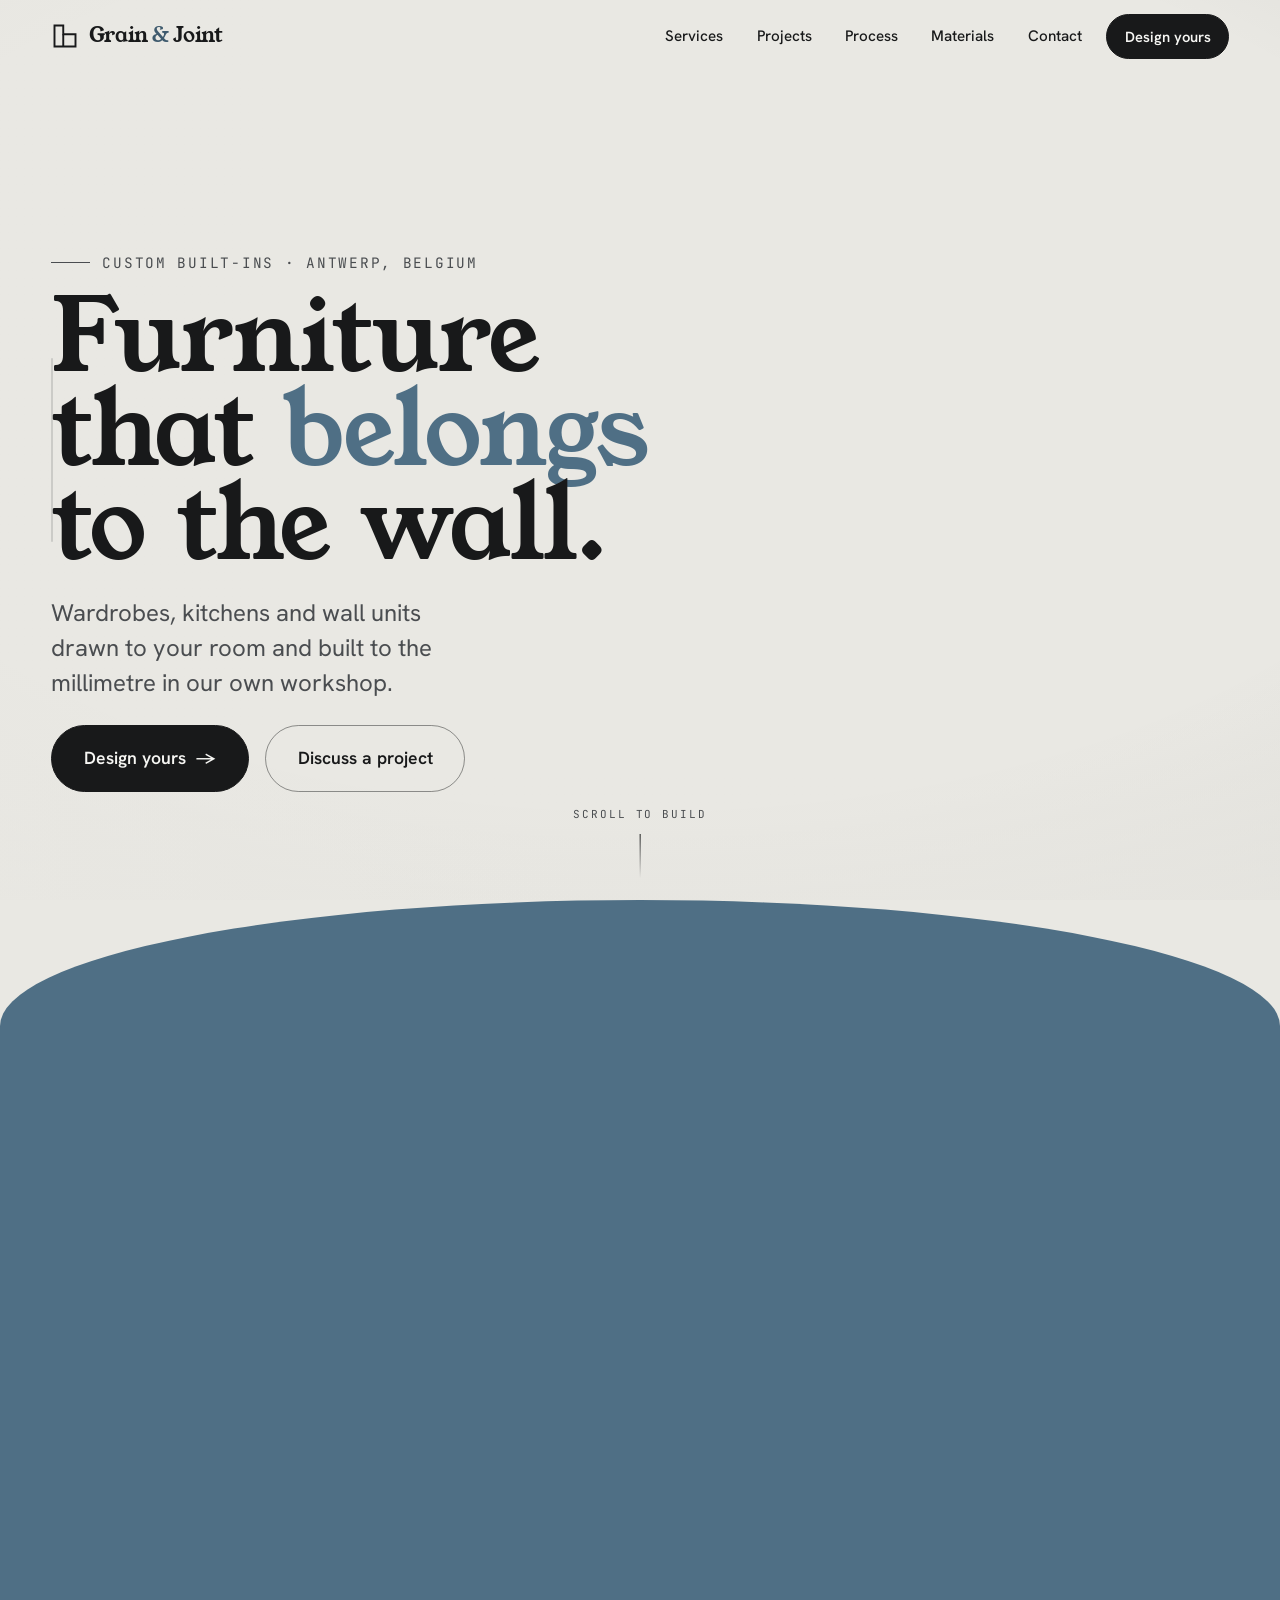
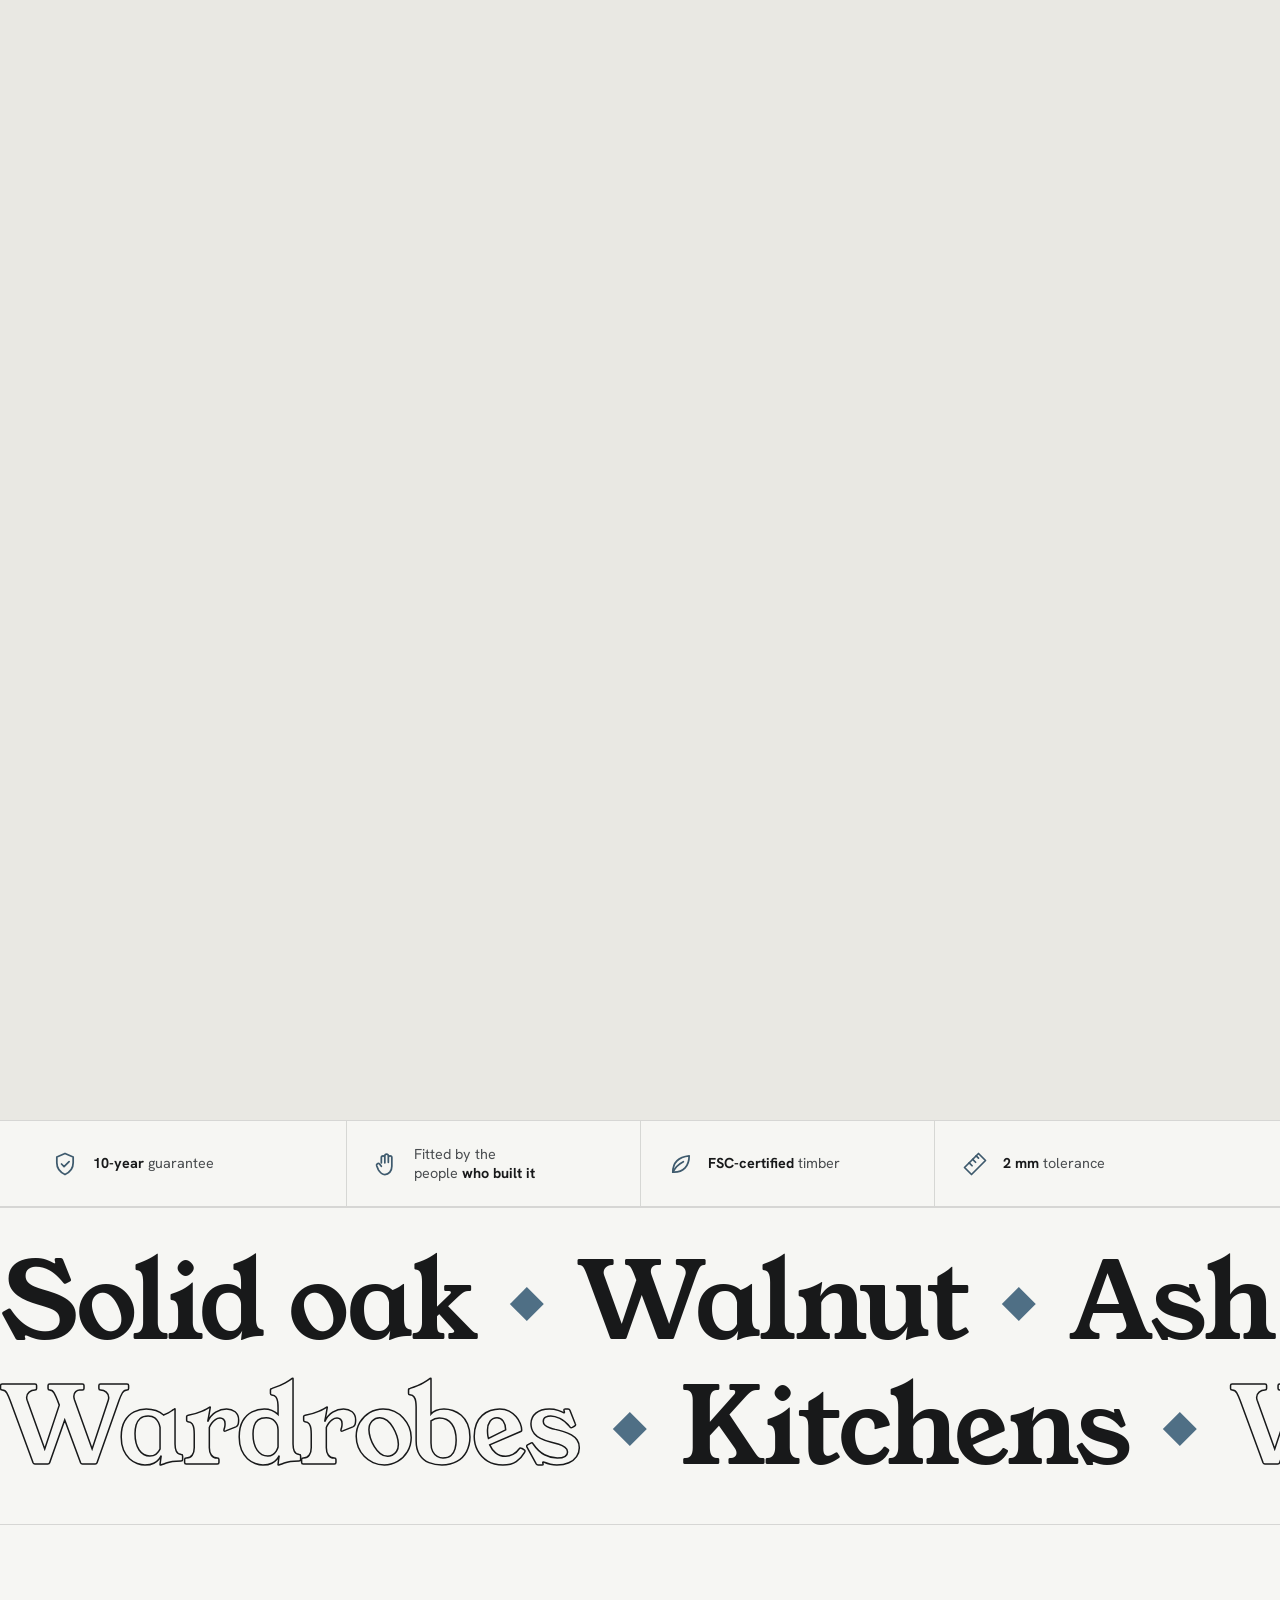
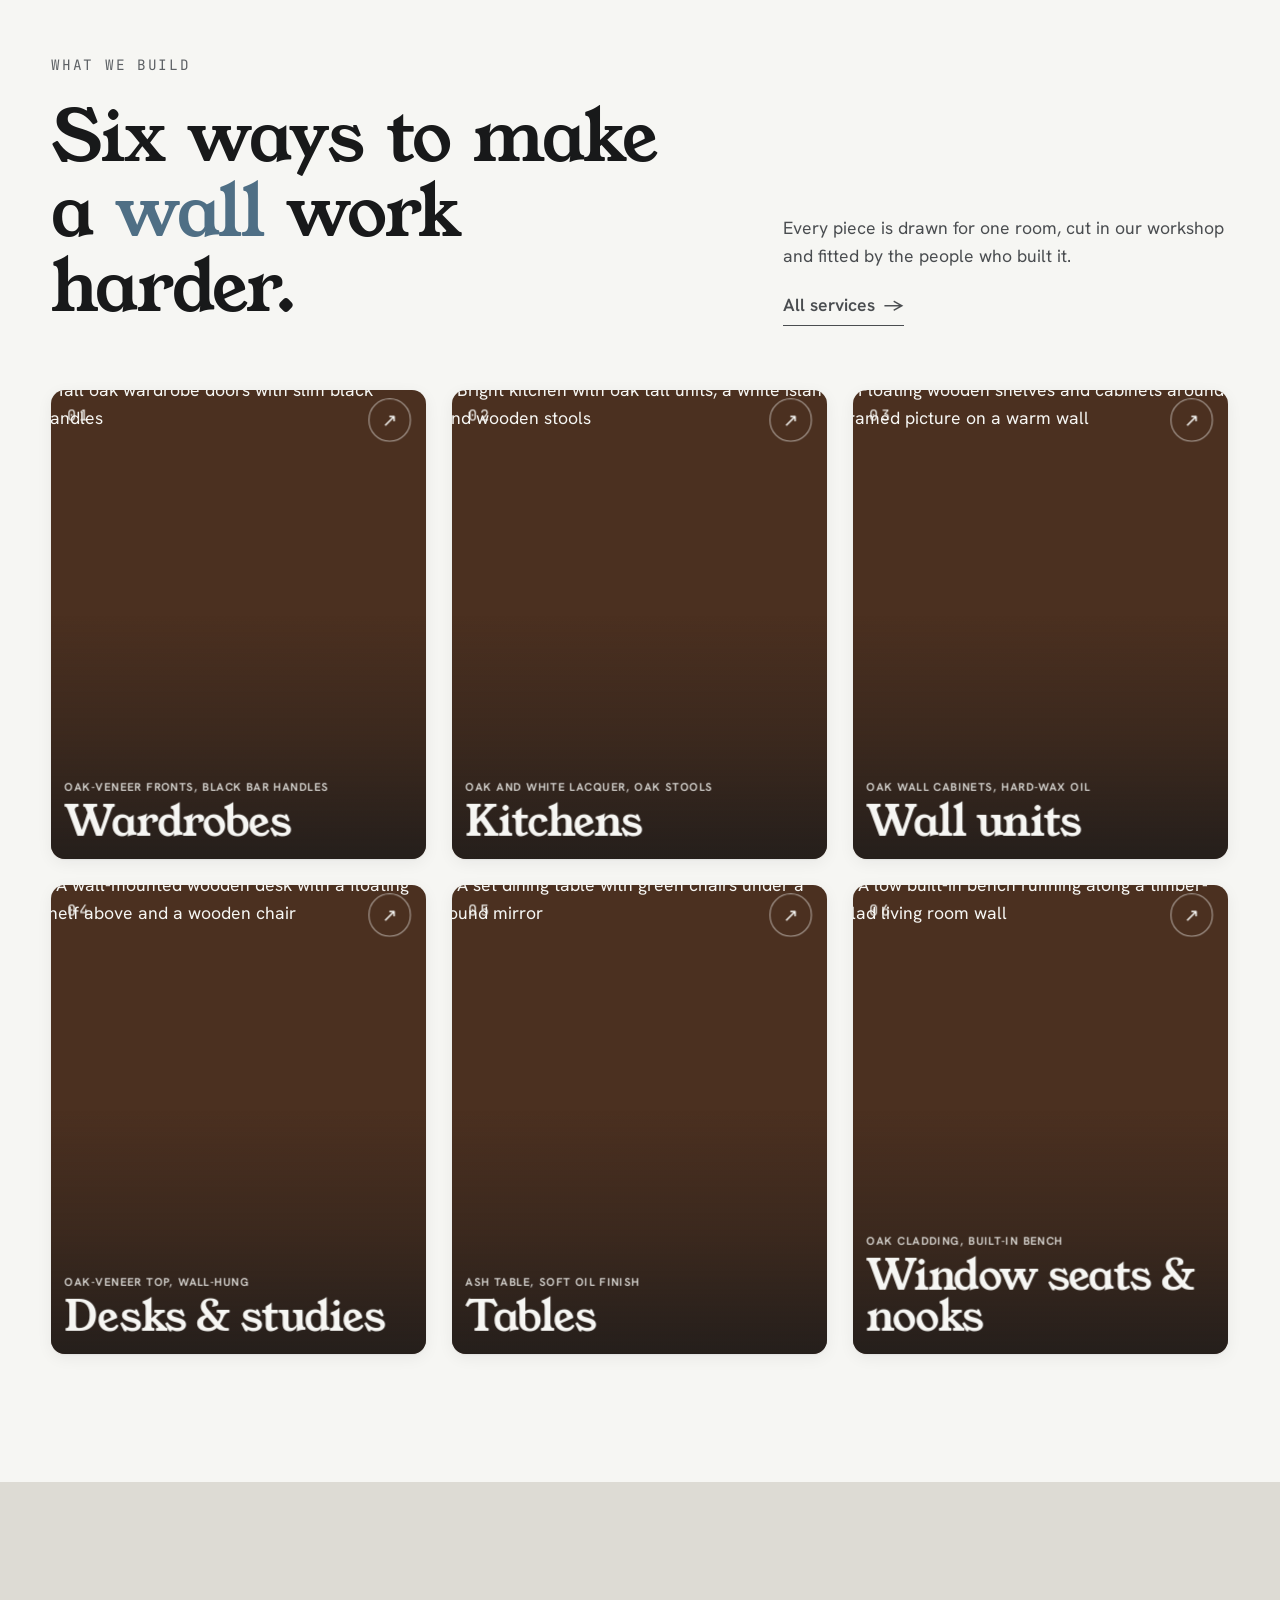
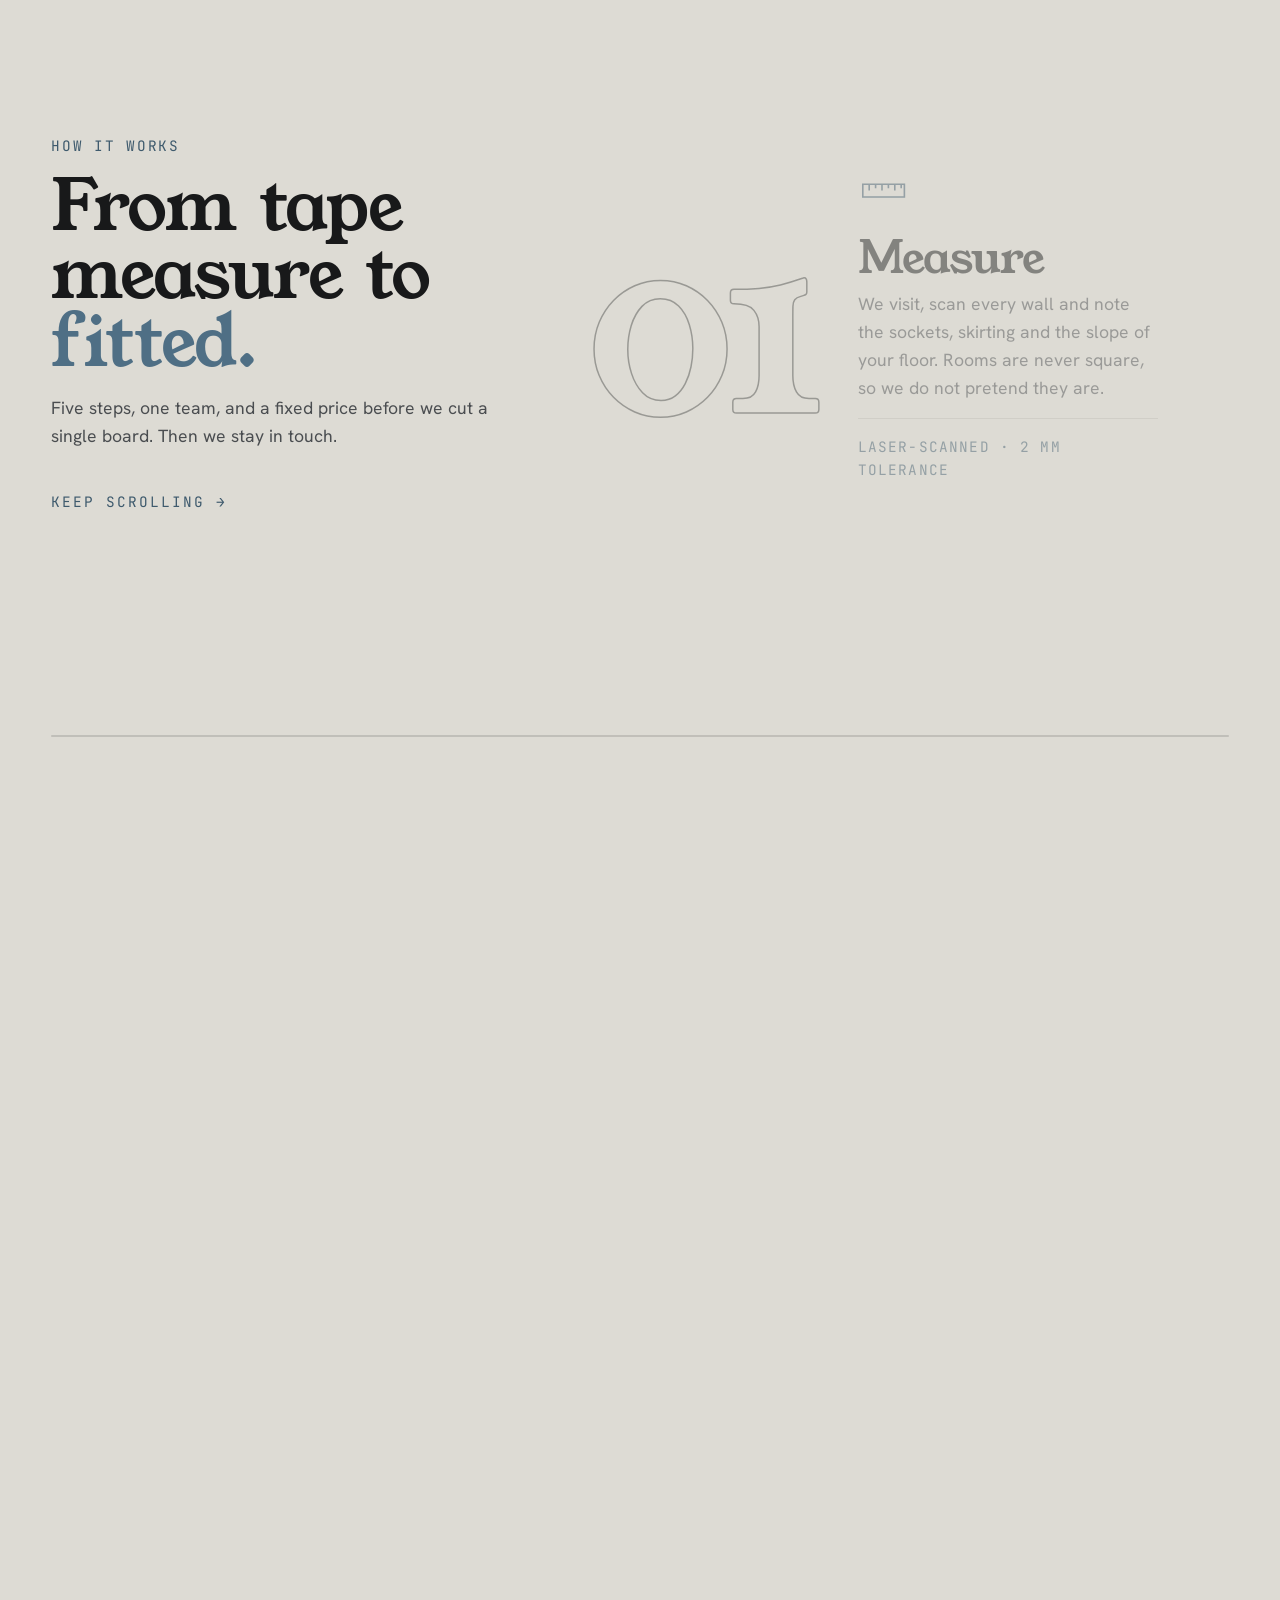
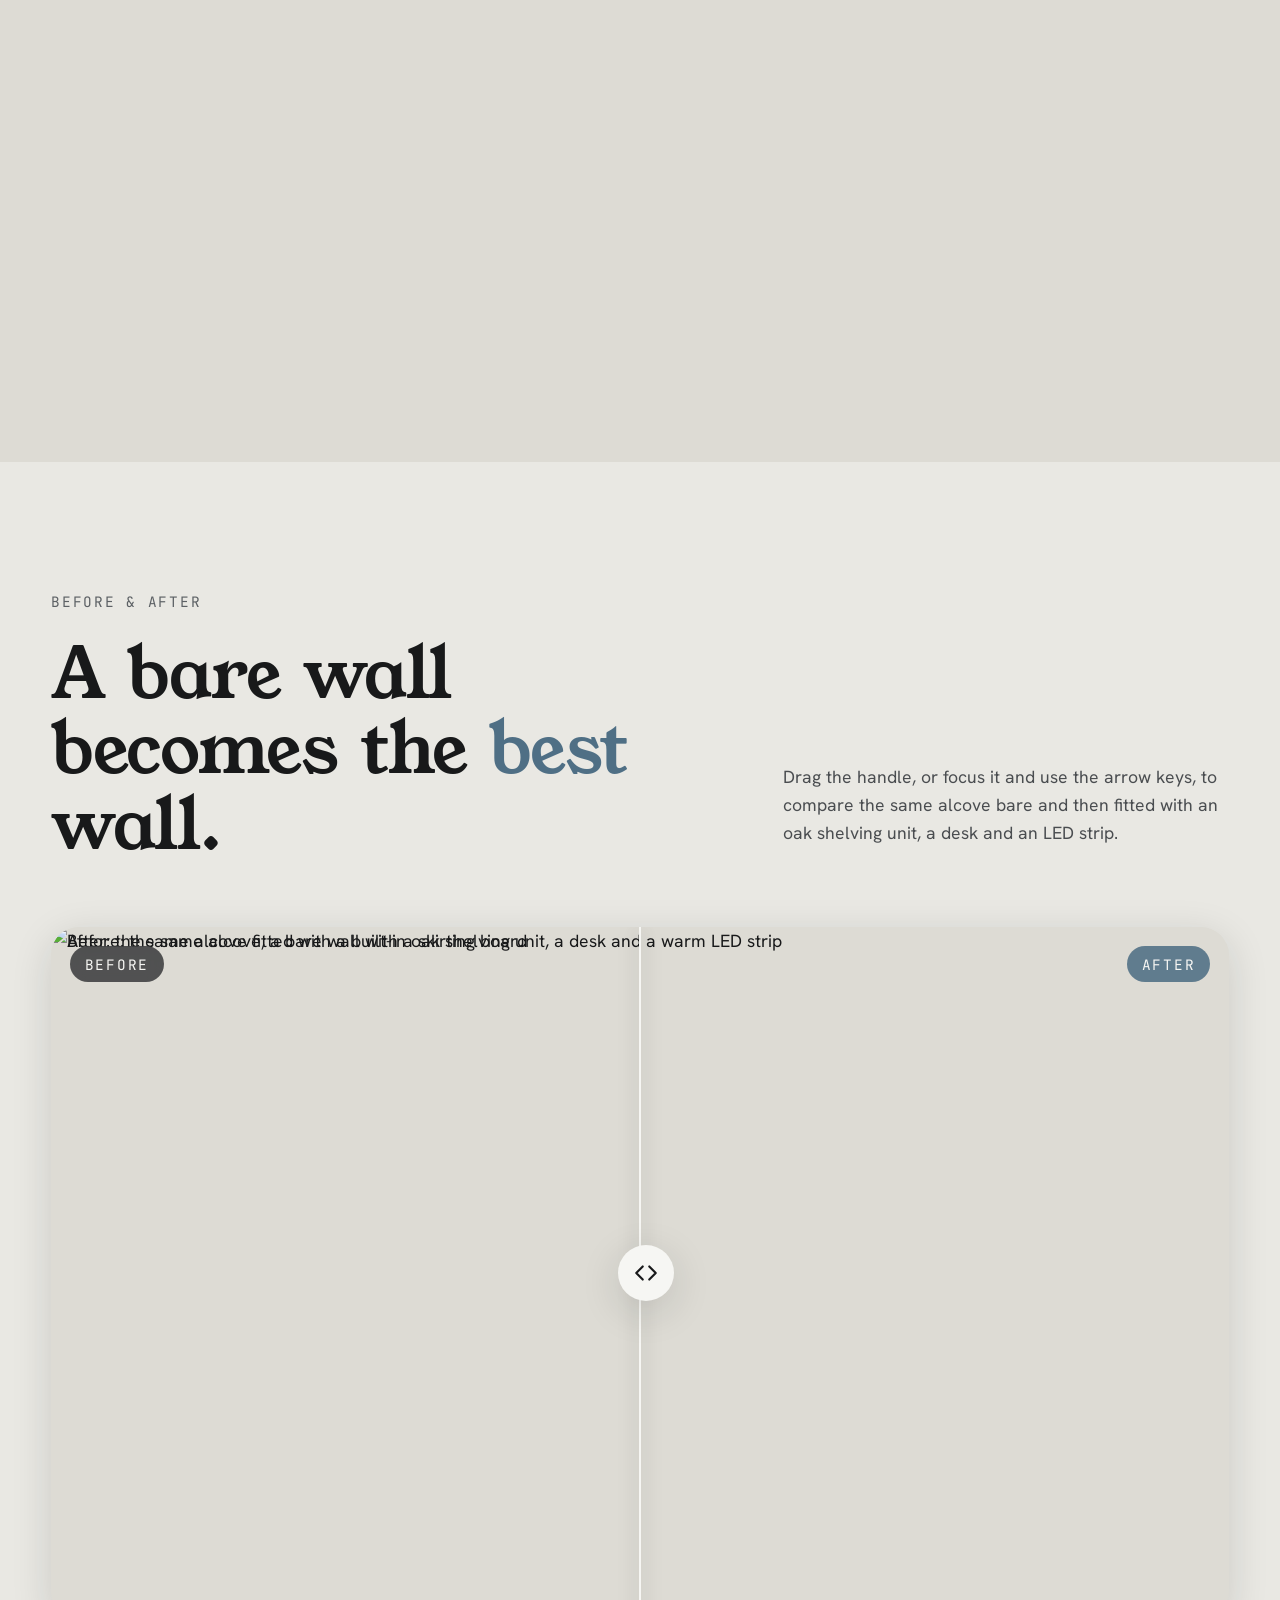
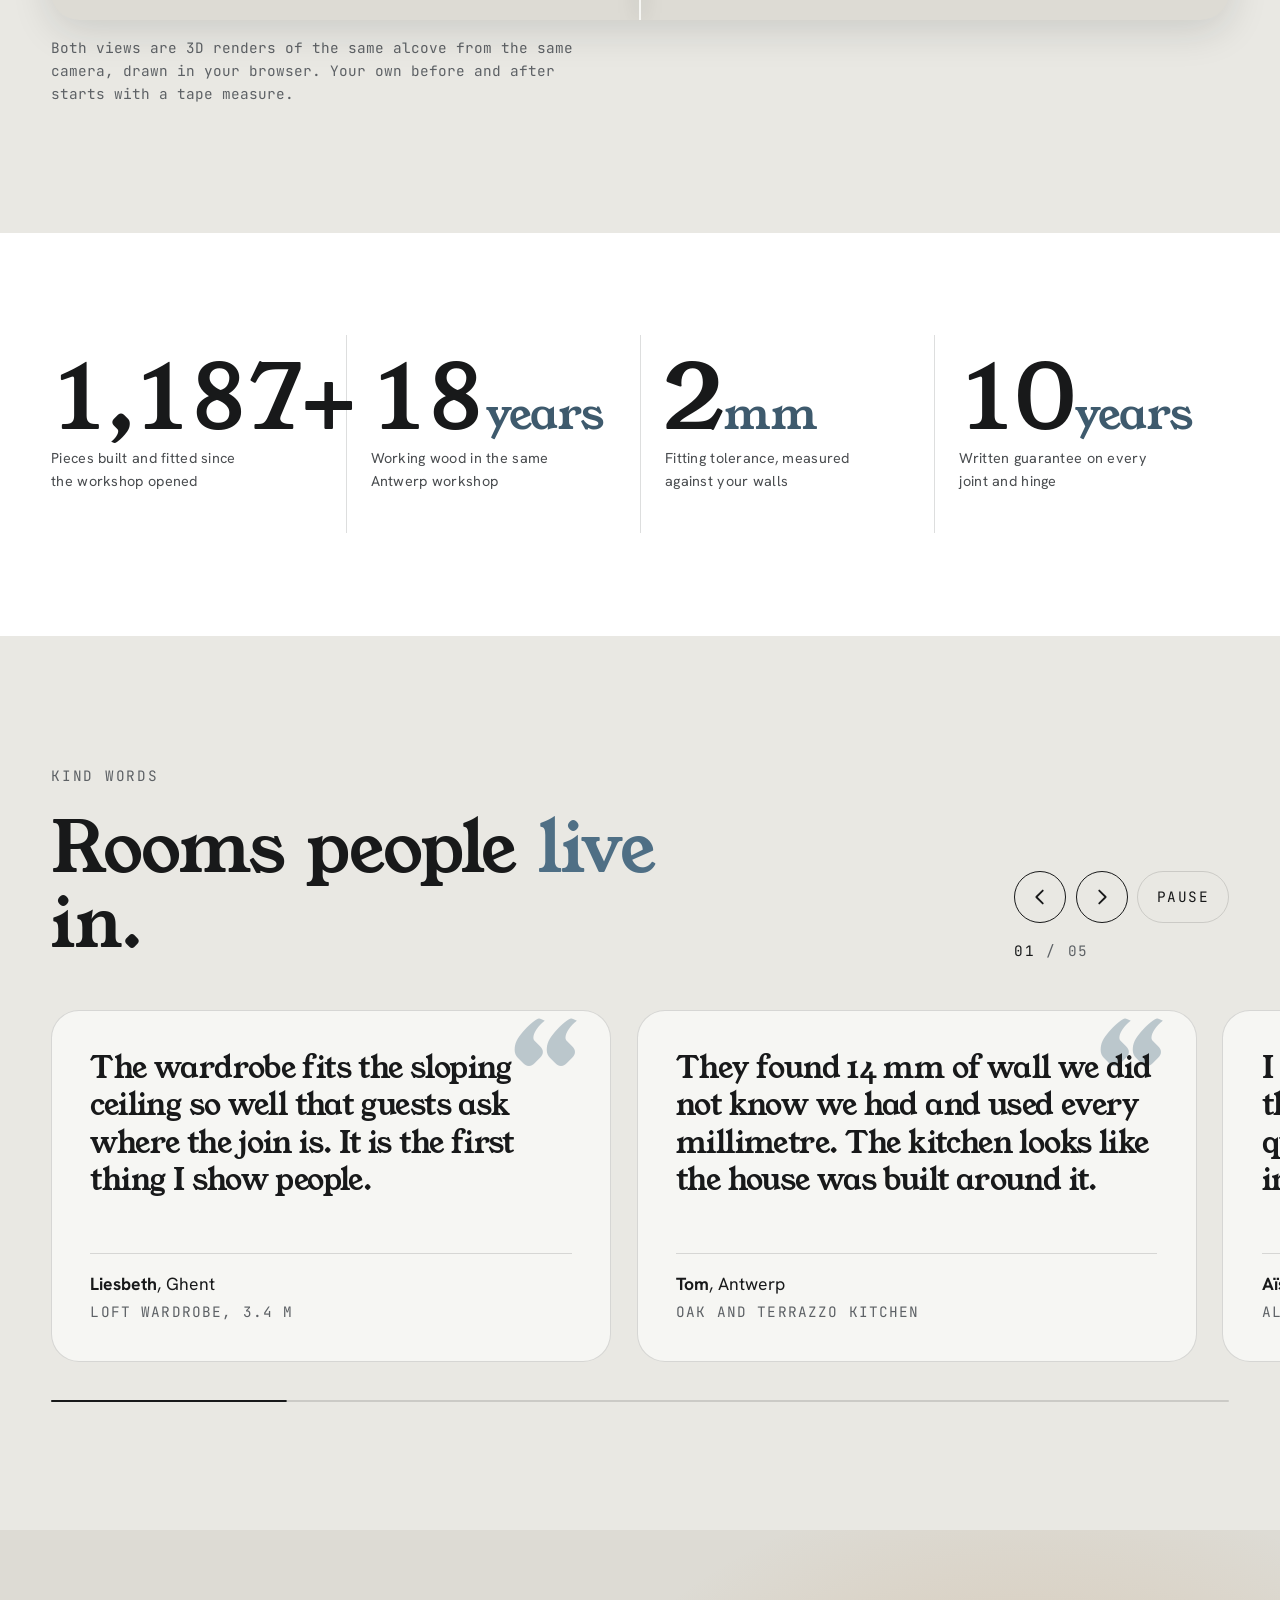
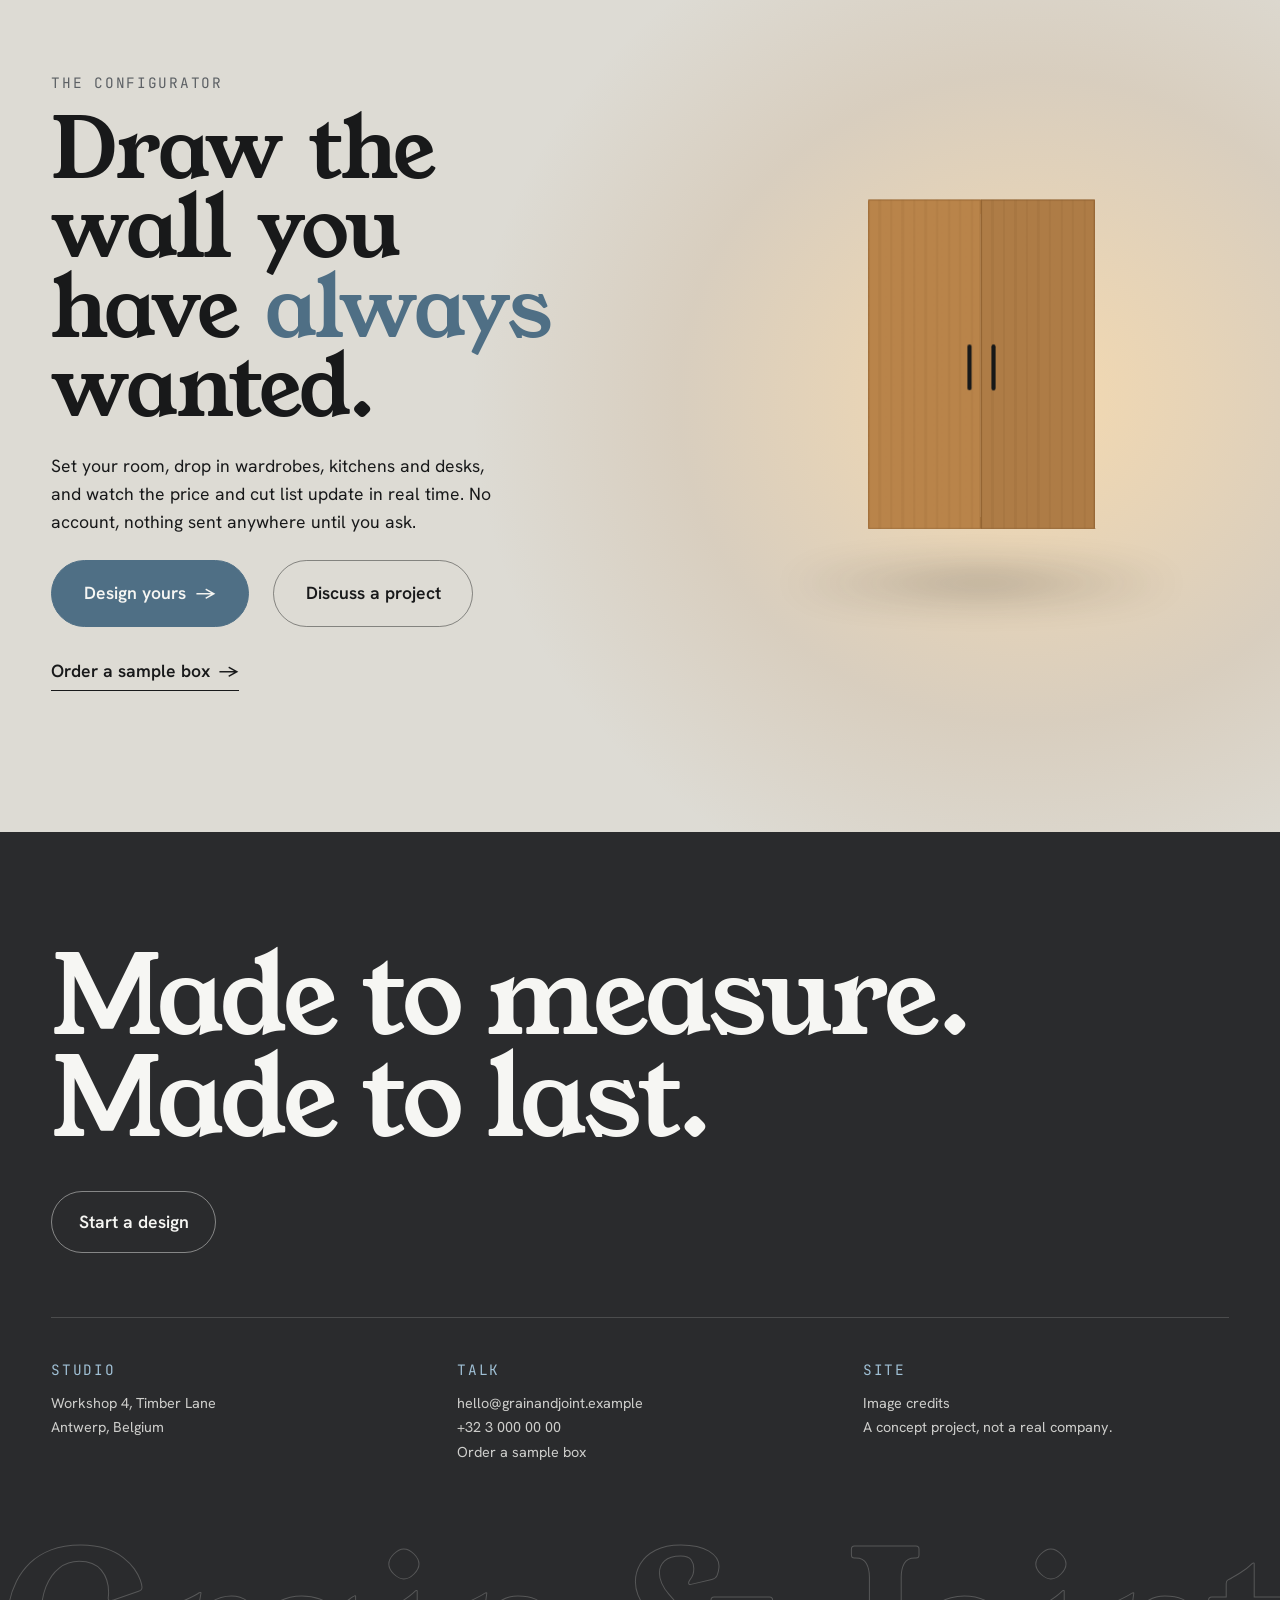
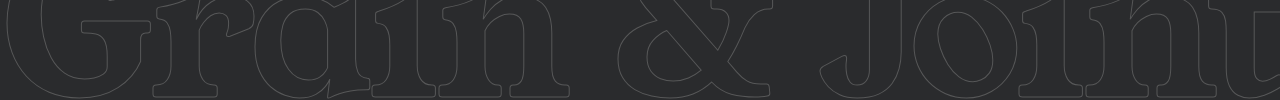
==== site/index.html @ 32ddee7c "Hero: Blender-built wardrobe and alcove (PBR oak and birch, Cycles-baked room light, HDRI) hero3d.js" ====
<!--
  Home page. Follows site/_shell.html. Unsplash photos are credited in credits.html and README.md
  (see tmp/credits-home.txt for the list of photos used here).
-->
<!doctype html>
<html lang="en">
<head>
  <meta charset="utf-8">
  <meta name="viewport" content="width=device-width, initial-scale=1">
  <title>Built-in furniture, made to measure · Grain &amp; Joint</title>
  <meta name="description" content="Grain &amp; Joint designs and builds wardrobes, kitchens, wall units, desks, tables and window seats that fit your walls to the millimetre. Design yours in 3D.">
  <link rel="icon" href="assets/favicon.svg" type="image/svg+xml">
  <link rel="stylesheet" href="css/base.css">
  <link rel="stylesheet" href="css/layout.css">
  <link rel="stylesheet" href="css/animations.css">
  <link rel="stylesheet" href="css/home.css">
  <script type="importmap">
  {
    "imports": {
      "three": "https://cdn.jsdelivr.net/npm/three@0.169.0/build/three.module.js",
      "three/addons/": "https://cdn.jsdelivr.net/npm/three@0.169.0/examples/jsm/",
      "lenis": "https://cdn.jsdelivr.net/npm/lenis@1.1.13/dist/lenis.mjs"
    }
  }
  </script>
  <script src="https://cdn.jsdelivr.net/npm/gsap@3.12.5/dist/gsap.min.js" defer></script>
  <script src="https://cdn.jsdelivr.net/npm/gsap@3.12.5/dist/ScrollTrigger.min.js" defer></script>
  <script type="module" src="js/app.js"></script>
  <script type="module" src="js/hero3d.js"></script>
  <script type="module" src="js/home.js"></script>
</head>
<body data-page="home">
  <a class="skip-link" href="#main">Skip to content</a>
  <div class="page-wipe" aria-hidden="true"></div>
  <header class="site-header">
    <div class="container site-header__inner">
      <a class="brand" href="index.html" aria-label="Grain &amp; Joint home">
        <svg class="brand__mark" viewBox="0 0 32 32" aria-hidden="true"><path d="M4 28V4h10v10h14v14z" fill="none" stroke="currentColor" stroke-width="2.2"/><path d="M14 14v14" stroke="currentColor" stroke-width="2.2"/></svg>
        <span class="brand__name">Grain <em>&amp;</em> Joint</span>
      </a>
      <nav class="site-nav" aria-label="Main">
        <ul>
          <li><a href="services.html">Services</a></li>
          <li><a href="projects.html">Projects</a></li>
          <li><a href="process.html">Process</a></li>
          <li><a href="materials.html">Materials</a></li>
          <li><a href="contact.html">Contact</a></li>
        </ul>
      </nav>
      <a class="btn site-header__cta" href="configurator.html" data-magnetic>Design yours</a>
      <button class="menu-toggle" type="button" aria-expanded="false" aria-controls="mobile-menu"><span class="visually-hidden">Menu</span><i></i><i></i></button>
    </div>
    <div class="mobile-menu" id="mobile-menu" hidden>
      <ul>
        <li><a href="services.html">Services</a></li>
        <li><a href="projects.html">Projects</a></li>
        <li><a href="process.html">Process</a></li>
        <li><a href="materials.html">Materials</a></li>
        <li><a href="contact.html">Contact</a></li>
        <li><a href="configurator.html">Design yours →</a></li>
      </ul>
    </div>
  </header>

  <main id="main">

    <!-- 1. Hero: the wardrobe assembles itself as you scroll -->
    <section class="hero" data-hero aria-label="Introduction">
      <div class="hero__track">
        <div class="hero__stage">
          <canvas class="hero__canvas" role="img" aria-label="A 3D oak wardrobe assembling itself from flat-packed panels as you scroll"></canvas>

          <!-- Fallback when WebGL is unavailable: the finished wardrobe, rendered in Blender (Cycles) -->
          <div class="hero__still" aria-hidden="true">
            <img src="assets/3d/hero-still.webp" width="1920" height="1080" alt="" decoding="async">
          </div>

          <div class="hero__vignette" aria-hidden="true"></div>

          <div class="hero__copy container">
            <p class="eyebrow hero__eyebrow" data-reveal="fade" data-reveal-delay="0.1">Custom built-ins · Antwerp, Belgium</p>
            <h1 class="hero__title" data-split data-split-delay="0.15">Furniture that <em>belongs</em> to the wall.</h1>
            <p class="hero__lede" data-reveal data-reveal-delay="0.6">Wardrobes, kitchens and wall units drawn to your room and built to the millimetre in our own workshop.</p>
            <div class="hero__cta" data-reveal data-reveal-delay="0.75">
              <a class="btn btn--lg" href="configurator.html" data-magnetic>Design yours <span aria-hidden="true">→</span></a>
              <a class="btn btn--ghost btn--lg" href="contact.html" data-magnetic>Discuss a project</a>
            </div>
          </div>

          <ol class="hero__chapters" aria-hidden="true">
            <li data-chapter><span>01</span> Flat-packed panels</li>
            <li data-chapter><span>02</span> Carcass &amp; shelves</li>
            <li data-chapter><span>03</span> Doors hung</li>
            <li data-chapter><span>04</span> Ready to fit</li>
          </ol>
          <div class="hero__bar" aria-hidden="true"><i></i></div>

          <div class="hero__end container">
            <p class="hero__end-title">Cut to the millimetre.<br><em>Fitted in a day.</em></p>
            <div class="hero__cta">
              <a class="btn btn--lg" href="configurator.html" data-magnetic>Design yours <span aria-hidden="true">→</span></a>
              <a class="btn btn--ghost btn--lg" href="contact.html" data-magnetic>Discuss a project</a>
            </div>
          </div>

          <div class="hero__scroll" aria-hidden="true"><span>Scroll to build</span><i></i></div>
        </div>
      </div>
    </section>

    <!-- 2. Marquee -->
    <section class="trust" aria-label="Our promises">
      <div class="container">
        <ul class="trust__list" role="list">
          <li><svg viewBox="0 0 24 24" aria-hidden="true"><path d="M12 3l7 3v5c0 4.5-3 8.2-7 10-4-1.8-7-5.5-7-10V6z"/><path d="M9 12l2.2 2.2L15.5 10"/></svg><span><b>10-year</b> guarantee</span></li>
          <li><svg viewBox="0 0 24 24" aria-hidden="true"><path d="M8 11V6.5a1.500 1.500 0 013 0V11M11 10V5a1.500 1.500 0 013 0v5.5M14 10V6.5a1.500 1.500 0 013 0V14c0 4-2.500 7-6 7-2.500 0-4-1.500-5.5-4L4 13.500a1.500 1.500 0 012.500-1.500L8 14"/></svg><span>Fitted by the people <b>who built it</b></span></li>
          <li><svg viewBox="0 0 24 24" aria-hidden="true"><path d="M5 19c0-8 5-13 14-14 0 9-5 14-13 14"/><path d="M5 19c2-4 5-7 9-9"/></svg><span><b>FSC-certified</b> timber</span></li>
          <li><svg viewBox="0 0 24 24" aria-hidden="true"><path d="M3 15l12-12 6 6-12 12z"/><path d="M7 11l2.500 2.500M10 8l2.500 2.500M13 5l2 2"/></svg><span><b>2 mm</b> tolerance</span></li>
        </ul>
      </div>
    </section>

    <section class="marquee-band" aria-label="Materials and services">
      <div class="marquee" data-speed="46">
        <div class="marquee__track">
          <div class="marquee__group">
            <span class="marquee__item">Solid oak</span><span class="marquee__item">Walnut</span><span class="marquee__item">Ash</span><span class="marquee__item">Birch ply</span><span class="marquee__item">Terrazzo</span>
          </div>
          <div class="marquee__group" aria-hidden="true">
            <span class="marquee__item">Solid oak</span><span class="marquee__item">Walnut</span><span class="marquee__item">Ash</span><span class="marquee__item">Birch ply</span><span class="marquee__item">Terrazzo</span>
          </div>
        </div>
      </div>
      <div class="marquee marquee--outline marquee--reverse" data-speed="52">
        <div class="marquee__track">
          <div class="marquee__group">
            <span class="marquee__item">Wardrobes</span><span class="marquee__item">Kitchens</span><span class="marquee__item">Wall units</span><span class="marquee__item">Desks</span><span class="marquee__item">Tables</span><span class="marquee__item">Window seats</span>
          </div>
          <div class="marquee__group" aria-hidden="true">
            <span class="marquee__item">Wardrobes</span><span class="marquee__item">Kitchens</span><span class="marquee__item">Wall units</span><span class="marquee__item">Desks</span><span class="marquee__item">Tables</span><span class="marquee__item">Window seats</span>
          </div>
        </div>
      </div>
    </section>

    <!-- 3. Services teaser -->
    <section class="section services" id="services-teaser">
      <div class="container">
        <header class="section-head">
          <p class="eyebrow" data-reveal="fade">What we build</p>
          <h2 class="section-head__title" data-split>Six ways to make a <em>wall</em> work harder.</h2>
          <div class="section-head__aside" data-reveal>
            <p>Every piece is drawn for one room, cut in our workshop and fitted by the people who built it.</p>
            <a class="link-arrow" href="services.html">All services</a>
          </div>
        </header>

        <ul class="services__grid" data-reveal-group="0.08">
          <li>
            <a class="service" href="services.html#wardrobes" data-peek-src="https://images.unsplash.com/photo-1672137233327-37b0c1049e77?auto=format&fit=crop&w=520&h=650&q=70" data-peek-label="Clay lacquer, smoked glass · Mechelen" data-tilt="7">
              <span class="service__media">
                <img class="service__img service__img--base" src="https://images.unsplash.com/photo-1558997519-83ea9252edf8?auto=format&fit=crop&w=900&q=80" width="900" height="1125" loading="lazy" alt="Tall oak wardrobe doors with slim black handles">
              </span>
              <span class="service__num">01</span><span class="service__arrow" aria-hidden="true">↗</span>
              <span class="service__body"><span class="service__timber">Oak-veneer fronts, black bar handles</span><span class="service__title">Wardrobes</span><span class="service__text">Floor-to-ceiling oak storage with hanging rails and drawers that glide.</span></span>
            </a>
          </li>
          <li>
            <a class="service" href="services.html#kitchens" data-peek-src="https://images.unsplash.com/photo-1610733374054-59454fe657cd?auto=format&fit=crop&w=520&h=650&q=70" data-peek-label="Oak veneer, matt lacquer · Berchem" data-tilt="7">
              <span class="service__media">
                <img class="service__img service__img--base" src="https://images.unsplash.com/photo-1600585152220-90363fe7e115?auto=format&fit=crop&w=900&q=80" width="900" height="1125" loading="lazy" alt="Bright kitchen with oak tall units, a white island and wooden stools">
              </span>
              <span class="service__num">02</span><span class="service__arrow" aria-hidden="true">↗</span>
              <span class="service__body"><span class="service__timber">Oak and white lacquer, oak stools</span><span class="service__title">Kitchens</span><span class="service__text">Cabinetry that follows every wall, topped in stone, oak or terrazzo.</span></span>
            </a>
          </li>
          <li>
            <a class="service" href="services.html#wall-units" data-peek-src="https://images.unsplash.com/photo-1746361747275-31c08d2c6d5e?auto=format&fit=crop&w=520&h=650&q=70" data-peek-label="Oak and stained ash, warm LED · Leuven" data-tilt="7">
              <span class="service__media">
                <img class="service__img service__img--base" src="https://images.unsplash.com/photo-1594026112284-02bb6f3352fe?auto=format&fit=crop&w=900&q=80" width="900" height="1125" loading="lazy" alt="Floating wooden shelves and cabinets around a framed picture on a warm wall">
              </span>
              <span class="service__num">03</span><span class="service__arrow" aria-hidden="true">↗</span>
              <span class="service__body"><span class="service__timber">Oak wall cabinets, hard-wax oil</span><span class="service__title">Wall units</span><span class="service__text">Shelving, media walls and alcove units that look like the room grew them.</span></span>
            </a>
          </li>
          <li>
            <a class="service" href="services.html#desks" data-peek-src="https://images.unsplash.com/photo-1748566711619-a172ca8932ca?auto=format&fit=crop&w=520&h=650&q=70" data-peek-label="Walnut top, sage lacquer · Kontich" data-tilt="7">
              <span class="service__media">
                <img class="service__img service__img--base" src="https://images.unsplash.com/photo-1597072689227-8882273e8f6a?auto=format&fit=crop&w=900&q=80" width="900" height="1125" loading="lazy" alt="A wall-mounted wooden desk with a floating shelf above and a wooden chair">
              </span>
              <span class="service__num">04</span><span class="service__arrow" aria-hidden="true">↗</span>
              <span class="service__body"><span class="service__timber">Oak-veneer top, wall-hung</span><span class="service__title">Desks &amp; studies</span><span class="service__text">Quiet workspaces with hidden cabling, deep drawers and good light.</span></span>
            </a>
          </li>
          <li>
            <a class="service" href="services.html#tables" data-peek-src="https://images.unsplash.com/photo-1749476101600-90b2eb7efa89?auto=format&fit=crop&w=520&h=650&q=70" data-peek-label="Solid walnut, hard-wax oil · Hoboken" data-tilt="7">
              <span class="service__media">
                <img class="service__img service__img--base" src="https://images.unsplash.com/photo-1617806118233-18e1de247200?auto=format&fit=crop&w=900&q=80" width="900" height="1125" loading="lazy" alt="A set dining table with green chairs under a round mirror">
              </span>
              <span class="service__num">05</span><span class="service__arrow" aria-hidden="true">↗</span>
              <span class="service__body"><span class="service__timber">Ash table, soft oil finish</span><span class="service__title">Tables</span><span class="service__text">Solid-wood dining and island tables, jointed by hand and oiled twice.</span></span>
            </a>
          </li>
          <li>
            <a class="service" href="services.html#window-seats" data-peek-src="https://images.unsplash.com/photo-1776482128072-898fb8a242bd?auto=format&fit=crop&w=520&h=650&q=70" data-peek-label="Ash front, birch-ply carcass · Borgerhout" data-tilt="7">
              <span class="service__media">
                <img class="service__img service__img--base" src="https://images.unsplash.com/photo-1600607687939-ce8a6c25118c?auto=format&fit=crop&w=900&q=80" width="900" height="1125" loading="lazy" alt="A low built-in bench running along a timber-clad living room wall">
              </span>
              <span class="service__num">06</span><span class="service__arrow" aria-hidden="true">↗</span>
              <span class="service__body"><span class="service__timber">Oak cladding, built-in bench</span><span class="service__title">Window seats &amp; nooks</span><span class="service__text">Benches with hidden storage that turn a bay into the best seat in the house.</span></span>
            </a>
          </li>
        </ul>
      </div>
    </section>

    <!-- 4. Measure → Design → Make → Fit (horizontal scroll) -->
    <section class="process" data-process id="process-teaser" aria-label="How we work">
      <div class="process__sticky">
        <div class="process__track">
          <div class="process__intro">
            <p class="eyebrow">How it works</p>
            <h2 class="process__title" data-split>From tape measure to <em>fitted</em>.</h2>
            <p>Five steps, one team, and a fixed price before we cut a single board. Then we stay in touch.</p>
            <p class="process__hint" aria-hidden="true">Keep scrolling <span>→</span></p>
          </div>
          <article class="process__step" data-step>
            <span class="process__num" aria-hidden="true">01</span>
            <div class="process__copy">
              <svg class="process__icon" viewBox="0 0 64 64" aria-hidden="true"><path d="M6 24h52v16H6z" fill="none" stroke="currentColor" stroke-width="2"/><path d="M14 24v8M22 24v5M30 24v8M38 24v5M46 24v8M54 24v5" stroke="currentColor" stroke-width="2"/></svg>
              <h3>Measure</h3>
              <p>We visit, scan every wall and note the sockets, skirting and the slope of your floor. Rooms are never square, so we do not pretend they are.</p>
              <p class="process__meta">Laser-scanned · 2 mm tolerance</p>
            </div>
          </article>
          <article class="process__step" data-step>
            <span class="process__num" aria-hidden="true">02</span>
            <div class="process__copy">
              <svg class="process__icon" viewBox="0 0 64 64" aria-hidden="true"><path d="M10 52V12h30v40z" fill="none" stroke="currentColor" stroke-width="2"/><path d="M40 20l14 6v26H40M10 32h30" fill="none" stroke="currentColor" stroke-width="2"/></svg>
              <h3>Design</h3>
              <p>You see your room in 3D and change doors, shelves and timber until it feels right. The configurator gives a live price and a cut list as you go.</p>
              <p class="process__meta">3D proposal · fixed quote</p>
            </div>
          </article>
          <article class="process__step" data-step>
            <span class="process__num" aria-hidden="true">03</span>
            <div class="process__copy">
              <svg class="process__icon" viewBox="0 0 64 64" aria-hidden="true"><path d="M8 40l26-26 8 8-26 26z" fill="none" stroke="currentColor" stroke-width="2"/><path d="M42 22l6-6 6 6-6 6M14 48l-6 8 8-6" fill="none" stroke="currentColor" stroke-width="2"/></svg>
              <h3>Make</h3>
              <p>Boards are cut, jointed and glued in our Antwerp workshop. Every drawer is dovetailed, every door is hung and adjusted before it leaves the building.</p>
              <p class="process__meta">Built in-house · 4 to 8 weeks</p>
            </div>
          </article>
          <article class="process__step" data-step>
            <span class="process__num" aria-hidden="true">04</span>
            <div class="process__copy">
              <svg class="process__icon" viewBox="0 0 64 64" aria-hidden="true"><path d="M8 30L32 10l24 20" fill="none" stroke="currentColor" stroke-width="2"/><path d="M14 28v26h36V28M26 54V38h12v16" fill="none" stroke="currentColor" stroke-width="2"/></svg>
              <h3>Fit</h3>
              <p>The same people who built it install it, usually in one day, and leave the room cleaner than they found it. A ten-year guarantee comes with the keys.</p>
              <p class="process__meta">Fitted in 1 day · 10-year guarantee</p>
            </div>
          </article>
          <article class="process__step" data-step>
            <span class="process__num" aria-hidden="true">05</span>
            <div class="process__copy">
              <svg class="process__icon" viewBox="0 0 64 64" aria-hidden="true"><path d="M32 54C18 48 10 38 10 26c8 0 16 3 22 12 6-9 14-12 22-12 0 12-8 22-22 28z" fill="none" stroke="currentColor" stroke-width="2"/><path d="M32 54V38" fill="none" stroke="currentColor" stroke-width="2"/></svg>
              <h3>Aftercare</h3>
              <p>We return after six weeks to adjust doors and runners as the timber settles, and send a care guide for your finish. Anything that needs attention, we fix.</p>
              <p class="process__meta">Visit at 6 weeks · care guide</p>
            </div>
          </article>
        </div>
        <div class="process__bar" aria-hidden="true"><i></i></div>
      </div>
    </section>

    <!-- 5. Before / after -->
    <section class="section section--paper-2 beforeafter">
      <div class="container">
        <header class="section-head">
          <p class="eyebrow" data-reveal="fade">Before &amp; after</p>
          <h2 class="section-head__title" data-split>A bare wall becomes the <em>best</em> wall.</h2>
          <div class="section-head__aside" data-reveal>
            <p>Drag the handle, or focus it and use the arrow keys, to compare the same alcove bare and then fitted with an oak shelving unit, a desk and an LED strip.</p>
          </div>
        </header>
        <div class="ba" data-ba data-cursor="Drag" data-reveal="scale">
          <img class="ba__img" id="ba-after" alt="After: the same alcove fitted with a built-in oak shelving unit, a desk and a warm LED strip" width="1600" height="1000">
          <div class="ba__before">
            <img class="ba__img" id="ba-before" alt="Before: the same alcove, a bare wall with a skirting board" width="1600" height="1000">
          </div>
          <p class="ba__nogl">The before and after are drawn live with WebGL, which this browser has switched off.</p>
          <span class="ba__tag ba__tag--before" aria-hidden="true">Before</span>
          <span class="ba__tag ba__tag--after" aria-hidden="true">After</span>
          <div class="ba__handle" role="slider" tabindex="0" aria-label="Compare before and after" aria-orientation="horizontal" aria-valuemin="0" aria-valuemax="100" aria-valuenow="50" aria-valuetext="Showing 50% before">
            <span class="ba__grip" aria-hidden="true"><svg viewBox="0 0 24 24"><path d="M9 6l-6 6 6 6M15 6l6 6-6 6" fill="none" stroke="currentColor" stroke-width="2" stroke-linecap="round" stroke-linejoin="round"/></svg></span>
          </div>
        </div>
        <p class="ba__caption" data-reveal="fade">Both views are 3D renders of the same alcove from the same camera, drawn in your browser. Your own before and after starts with a tape measure.</p>
      </div>
    </section>

    <!-- 6. Stats -->
    <section class="section stats" aria-label="Grain &amp; Joint in numbers">
      <div class="container">
        <div class="stats__grid" data-reveal-group="0.1">
          <div class="stat"><p class="stat__num"><span data-count="1200" data-suffix="+">0</span></p><p class="stat__label">Pieces built and fitted since the workshop opened</p></div>
          <div class="stat"><p class="stat__num"><span data-count="18">0</span><span class="stat__suffix">years</span></p><p class="stat__label">Working wood in the same Antwerp workshop</p></div>
          <div class="stat"><p class="stat__num"><span data-count="2">0</span><span class="stat__suffix">mm</span></p><p class="stat__label">Fitting tolerance, measured against your walls</p></div>
          <div class="stat"><p class="stat__num"><span data-count="10">0</span><span class="stat__suffix">years</span></p><p class="stat__label">Written guarantee on every joint and hinge</p></div>
        </div>
      </div>
    </section>

    <!-- 7. Testimonials -->
    <section class="section section--paper-2 testimonials" aria-roledescription="carousel" aria-label="Customer stories">
      <div class="container">
        <header class="section-head">
          <p class="eyebrow" data-reveal="fade">Kind words</p>
          <h2 class="section-head__title" data-split>Rooms people <em>live</em> in.</h2>
          <div class="section-head__aside t-controls" data-reveal>
            <div class="t-buttons">
              <button class="t-btn" type="button" data-prev aria-label="Previous story"><svg viewBox="0 0 24 24" aria-hidden="true"><path d="M15 5l-7 7 7 7" fill="none" stroke="currentColor" stroke-width="2" stroke-linecap="round" stroke-linejoin="round"/></svg></button>
              <button class="t-btn" type="button" data-next aria-label="Next story"><svg viewBox="0 0 24 24" aria-hidden="true"><path d="M9 5l7 7-7 7" fill="none" stroke="currentColor" stroke-width="2" stroke-linecap="round" stroke-linejoin="round"/></svg></button>
              <button class="t-btn t-btn--text" type="button" data-pause aria-pressed="false">Pause</button>
            </div>
            <p class="t-count" aria-live="off"><span data-current>01</span> / <span data-total>05</span></p>
          </div>
        </header>
      </div>
      <div class="t-viewport" data-carousel data-cursor="Drag">
        <ul class="t-track">
          <li class="t-slide"><figure class="t-card"><span class="t-quote" aria-hidden="true">“</span><blockquote>The wardrobe fits the sloping ceiling so well that guests ask where the join is. It is the first thing I show people.</blockquote><figcaption><span class="t-who"><strong>Liesbeth</strong>, Ghent</span><span class="t-meta">Loft wardrobe, 3.4 m</span></figcaption></figure></li>
          <li class="t-slide"><figure class="t-card"><span class="t-quote" aria-hidden="true">“</span><blockquote>They found 14 mm of wall we did not know we had and used every millimetre. The kitchen looks like the house was built around it.</blockquote><figcaption><span class="t-who"><strong>Tom</strong>, Antwerp</span><span class="t-meta">Oak and terrazzo kitchen</span></figcaption></figure></li>
          <li class="t-slide"><figure class="t-card"><span class="t-quote" aria-hidden="true">“</span><blockquote>I designed the alcove shelves in the 3D tool on a Sunday and the quote matched to the euro. Fitted in one day, no dust left behind.</blockquote><figcaption><span class="t-who"><strong>Aïsha</strong>, Brussels</span><span class="t-meta">Alcove shelving, ash</span></figcaption></figure></li>
          <li class="t-slide"><figure class="t-card"><span class="t-quote" aria-hidden="true">“</span><blockquote>Our bay window is now the favourite spot in the house. The storage underneath swallowed every board game we own.</blockquote><figcaption><span class="t-who"><strong>Pieter</strong>, Leuven</span><span class="t-meta">Window seat with drawers</span></figcaption></figure></li>
          <li class="t-slide"><figure class="t-card"><span class="t-quote" aria-hidden="true">“</span><blockquote>A desk that hides every cable and still feels like a piece of furniture. Two years in and nothing has moved a millimetre.</blockquote><figcaption><span class="t-who"><strong>Sofie</strong>, Mechelen</span><span class="t-meta">Study desk, walnut</span></figcaption></figure></li>
        </ul>
      </div>
      <div class="container"><div class="t-progress" aria-hidden="true"><i></i></div></div>
    </section>

    <!-- 8. CTA band -->
    <section class="cta section--sand" aria-label="Design your own">
      <div class="container cta__inner">
        <div class="cta__copy">
          <p class="eyebrow" data-reveal="fade">The configurator</p>
          <h2 class="display cta__title" data-split>Draw the wall you have <em>always</em> wanted.</h2>
          <p data-reveal data-reveal-delay="0.2">Set your room, drop in wardrobes, kitchens and desks, and watch the price and cut list update in real time. No account, nothing sent anywhere until you ask.</p>
          <div class="cta__actions" data-reveal data-reveal-delay="0.3">
            <a class="btn btn--accent btn--lg" href="configurator.html" data-magnetic="0.4">Design yours <span aria-hidden="true">→</span></a>
            <a class="btn btn--ghost btn--lg" href="contact.html" data-magnetic>Discuss a project</a>
            <a class="link-arrow" href="contact.html#samples">Order a sample box</a>
          </div>
        </div>
        <div class="cta__scene" aria-hidden="true">
          <div class="cab">
            <div class="cab__face cab__back"></div>
            <div class="cab__face cab__left"></div>
            <div class="cab__face cab__right"></div>
            <div class="cab__face cab__top"></div>
            <div class="cab__face cab__bottom"></div>
            <div class="cab__face cab__divider"></div>
            <div class="cab__shelf" style="--y:22%"></div><div class="cab__shelf" style="--y:42%"></div><div class="cab__shelf" style="--y:62%"></div><div class="cab__shelf" style="--y:82%"></div>
            <div class="cab__linen" style="--x:6%;--y:13%;--c:var(--sage)"></div><div class="cab__linen" style="--x:6%;--y:33%;--c:var(--clay)"></div><div class="cab__linen" style="--x:6%;--y:53%;--c:var(--paper-3)"></div>
            <div class="cab__linen" style="--x:55%;--y:73%;--c:var(--sage)"></div><div class="cab__linen" style="--x:55%;--y:33%;--c:var(--focus)"></div>
            <div class="cab__rail"></div>
            <div class="cab__door cab__door--l"><i></i></div>
            <div class="cab__door cab__door--r"><i></i></div>
          </div>
          <div class="cab__shadow"></div>
        </div>
      </div>
    </section>

  </main>

  <footer class="site-footer">
    <div class="container site-footer__inner">
      <div>
        <p class="site-footer__big">Made to measure.<br>Made to last.</p>
        <a class="btn btn--ghost" href="configurator.html">Start a design</a>
      </div>
      <div class="site-footer__cols">
        <div><p class="eyebrow">Studio</p><p>Workshop 4, Timber Lane<br>Antwerp, Belgium</p></div>
        <div><p class="eyebrow">Talk</p><p>hello@grainandjoint.example<br>+32 3 000 00 00<br><a href="contact.html#samples">Order a sample box</a></p></div>
        <div><p class="eyebrow">Site</p><p><a href="credits.html">Image credits</a><br>A concept project, not a real company.</p></div>
      </div>
    </div>
  </footer>
</body>
</html>
---- site/css/base.css ----
/* Grain & Joint design tokens and base styles. Page CSS uses these variables only. */
@import url('https://fonts.googleapis.com/css2?family=Young+Serif&family=Hanken+Grotesk:wght@400;500;600;700&family=JetBrains+Mono:wght@400;500&display=swap');

:root {
  /* Ash & Slate on light paper. --oak/--oak-deep/--oak-light keep their names but now hold the slate accent. */
  --paper: #f6f6f3;
  --bone: #e9e8e3;
  --paper-2: #e9e8e3;
  --paper-3: #dddbd4;
  --sand: #cfccc5;
  --ink: #18191a;
  --charcoal: #2a2b2d;      /* dark doses: price cards, tooltips, toasts, footer */
  --ink-2: #4a4d50;
  --ink-3: #5d6165;         /* 5.8:1 on paper, 5.1:1 on bone, 4.5:1 on paper-3 */
  --line: rgba(24, 25, 26, 0.14);
  --oak: #4f6f85;           /* slate accent: fills, large display words (4.9:1 on paper, 4.3:1 on bone: not for small text on bone) */
  --oak-deep: #3e5a6d;      /* slate for text and hover (6.7:1 paper, 5.9:1 bone, 5.3:1 paper-3) */
  --oak-light: #9fbfd4;     /* slate on charcoal/ink (9.1:1 on ink, 7.3:1 on charcoal) */
  --accent: var(--oak); --accent-deep: var(--oak-deep); --accent-light: var(--oak-light);
  --amber: #c08a4e;         /* second accent: small highlights, price-card CTA (5.9:1 against ink text), LED glow */
  --moss: #6b7f6a;
  --wood: #b9844a;          /* product finish (oak), used by wood illustrations, not a brand colour */
  --wood-deep: #8a5a2b;
  --walnut: #4b3020;
  --sage: #7d8b6a;
  --led: #ffd9a0;           /* warm LED glow */
  --clay: #c0765a;
  --focus: #4f6f85;
  --ok: #4f7a4a;
  --err: #b2452f;

  --font-display: 'Young Serif', Georgia, serif;
  --font-body: 'Hanken Grotesk', system-ui, sans-serif;
  --font-mono: 'JetBrains Mono', ui-monospace, monospace;

  --step--1: clamp(0.83rem, 0.8rem + 0.15vw, 0.9rem);
  --step-0: clamp(1rem, 0.96rem + 0.2vw, 1.1rem);
  --step-1: clamp(1.25rem, 1.15rem + 0.5vw, 1.5rem);
  --step-2: clamp(1.6rem, 1.4rem + 1vw, 2.2rem);
  --step-3: clamp(2.2rem, 1.8rem + 2vw, 3.6rem);
  --title-hero: clamp(2.6rem, 1.2rem + 6.4vw, 7.6rem);   /* every page hero h1: Young Serif, slate em */
  --step-4: clamp(2.6rem, 2rem + 3.4vw, 5.6rem);

  --space-1: 0.25rem; --space-2: 0.5rem; --space-3: 1rem; --space-4: 1.5rem;
  --space-5: 2.5rem; --space-6: 4rem; --space-7: 6rem; --space-8: 9rem;

  --radius-s: 6px; --radius-m: 14px; --radius-l: 28px;
  --shadow-1: 0 1px 2px rgba(24,25,26,.06), 0 4px 16px rgba(24,25,26,.06);
  --shadow-2: 0 10px 40px rgba(24,25,26,.14);

  --ease-out: cubic-bezier(.16, 1, .3, 1);
  --ease-in-out: cubic-bezier(.65, 0, .35, 1);
  --dur-1: 180ms; --dur-2: 420ms; --dur-3: 900ms;

  --gutter: clamp(16px, 4vw, 56px);
  --max: 1320px;
  --header-h: 72px;
  color-scheme: light;
}

*, *::before, *::after { box-sizing: border-box; }
html { -webkit-text-size-adjust: 100%; }
html.lenis, html.lenis body { height: auto; }
.lenis.lenis-smooth { scroll-behavior: auto !important; }
body {
  margin: 0;
  background: var(--paper);
  color: var(--ink);
  font-family: var(--font-body);
  font-size: var(--step-0);
  line-height: 1.6;
  -webkit-font-smoothing: antialiased;
  overflow-x: hidden;
}
img, svg, video, canvas { display: block; max-width: 100%; }
a { color: inherit; }
button, input, select, textarea { font: inherit; color: inherit; }
h1, h2, h3, h4 { font-family: var(--font-display); font-weight: 400; line-height: 1.08; letter-spacing: -0.02em; margin: 0 0 var(--space-3); }
h1 { font-size: var(--step-4); }
h2 { font-size: var(--step-3); }
h3 { font-size: var(--step-2); }
p { margin: 0 0 var(--space-3); max-width: 62ch; }
:focus-visible { outline: 2px solid var(--focus); outline-offset: 3px; }
.site-footer :focus-visible, .svc-cta :focus-visible, .ct-design :focus-visible, .mobile-menu :focus-visible, .mt-toast :focus-visible { outline-color: var(--oak-light); }
::selection { background: var(--oak); color: var(--paper); }
em { font-style: normal; } /* Young Serif has no italic: emphasis is colour only */

.container { width: 100%; max-width: var(--max); margin-inline: auto; padding-inline: var(--gutter); }
.eyebrow { font-family: var(--font-mono); font-size: var(--step--1); letter-spacing: .12em; text-transform: uppercase; color: var(--ink-3); }
.visually-hidden { position: absolute !important; width: 1px; height: 1px; overflow: hidden; clip: rect(0 0 0 0); white-space: nowrap; }

.btn {
  display: inline-flex; align-items: center; gap: .6em;
  padding: .9em 1.5em; border-radius: 999px; border: 1px solid var(--ink);
  background: var(--ink); color: var(--paper); text-decoration: none; cursor: pointer;
  font-weight: 600; transition: transform var(--dur-1) var(--ease-out), background var(--dur-2) var(--ease-out), color var(--dur-2) var(--ease-out);
}
.btn:hover { background: var(--oak-deep); border-color: var(--oak-deep); }
.btn:active { transform: scale(.97); }
.btn--ghost { background: transparent; color: var(--ink); }
.btn--ghost:hover { background: var(--ink); color: var(--paper); border-color: var(--ink); }

@media (prefers-reduced-motion: reduce) {
  *, *::before, *::after { animation-duration: 1ms !important; animation-iteration-count: 1 !important; transition-duration: 1ms !important; scroll-behavior: auto !important; }
}
---- site/css/layout.css ----
/*
 * Grain & Joint layout: header, nav, mobile menu, footer, skip link, page wipe, and shared section patterns.
 * Uses the tokens in base.css only. Motion helpers (reveals, cursor, marquee keyframes) live in animations.css.
 *
 * SHARED CLASSES FOR OTHER PAGES
 * ------------------------------
 * .section                 Vertical rhythm block (padding-block ~5rem to 10rem). Put a .container inside.
 *   .section--tight        Smaller padding.
 *   .section--paper-2      Slightly darker paper background.
 *   .section--sand         Sand-light ground, ink text. Dark appears only in small doses (footer, price cards, tooltips, toasts), never as a whole section.
 * .section-head            Grid for "eyebrow + big title + optional aside" at the top of a section.
 *   .section-head__title   The h2 (display size). .section-head__aside holds a short intro or link.
 * .display                 Oversized display heading (use on h1/h2 when --step-4 is not big enough). .display--outline strokes it.
 * .split                   Two equal columns that stack under 860px.
 *   .split--wide-left      1.3fr / 1fr.     .split--wide-right  1fr / 1.3fr.
 *   .split--top            Align to the top instead of centre.
 *   .split--reverse        Swap the columns on desktop (DOM order stays the same for mobile and screen readers).
 * .card                    Paper-2 panel with radius, border and hover lift. Parts: .card__media (image, 4:3, overflow hidden),
 *                          .card__body (padding), .card__kicker (mono label), .card__title. .card--dark for ink version.
 * .marquee                 Infinite text band. Markup:
 *                            <div class="marquee" data-speed="40"><div class="marquee__track">
 *                              <div class="marquee__group"><span class="marquee__item">Oak</span>...</div>
 *                              <div class="marquee__group" aria-hidden="true">(same items again)</div></div></div>
 *                          .marquee--reverse flips direction, .marquee--outline strokes the type. app.js speeds it up with scroll velocity.
 * .stat                    Big number + label. Markup: <div class="stat"><p class="stat__num"><span data-count="18">0</span><span class="stat__suffix">yrs</span></p><p class="stat__label">Years in the workshop</p></div>
 * .link-arrow              Inline text link with an arrow that slides on hover.
 * .btn--lg, .btn--accent   Larger button; oak-filled button (for dark sections).
 * .page-wipe               Oak panel used for page transitions (already in every page shell, driven by app.js).
 *
 * Header contrast: add data-header="light" to <body> on pages whose hero is dark; the transparent header then uses paper text
 * until the user scrolls.
 */

/* ---------- Skip link ---------- */
.skip-link {
  position: fixed; left: var(--space-3); top: 0; z-index: 400;
  transform: translateY(-160%);
  padding: .7em 1.2em; border-radius: 999px;
  background: var(--ink); color: var(--paper); font-weight: 600; text-decoration: none;
  transition: transform var(--dur-2) var(--ease-out);
}
.skip-link:focus { transform: translateY(var(--space-3)); }

/* Lenis helper rules */
.lenis.lenis-stopped { overflow: hidden; }
.lenis [data-lenis-prevent] { overscroll-behavior: contain; }
html.menu-open { overflow: hidden; }

/* ---------- Header ---------- */
.site-header {
  position: fixed; inset: 0 0 auto 0; z-index: 100;
  height: var(--header-h);
  color: var(--ink);
  transition: transform .7s var(--ease-out), color .4s var(--ease-out);
}
/* The blurred background is a pseudo-element so that the header itself never gets backdrop-filter:
   a filter would turn the header into the containing block of the fixed full-screen menu. */
.site-header::before {
  content: ""; position: absolute; inset: 0; pointer-events: none;
  background: color-mix(in srgb, var(--paper) 86%, transparent);
  -webkit-backdrop-filter: blur(16px) saturate(1.15); backdrop-filter: blur(16px) saturate(1.15);
  border-bottom: 1px solid var(--line);
  opacity: 0; transition: opacity .5s var(--ease-out);
}
.site-header.is-scrolled::before { opacity: 1; }
.site-header.is-hidden { transform: translateY(-101%); }
body[data-header="light"] .site-header:not(.is-scrolled):not(.menu-open) { color: var(--paper); }
.site-header__inner {
  position: relative; z-index: 2;
  height: 100%; display: flex; align-items: center; gap: var(--space-4);
}

.brand { display: inline-flex; align-items: center; gap: .6rem; text-decoration: none; color: inherit; }
.brand__mark { width: 28px; height: 28px; transition: transform .8s var(--ease-out); }
.brand:hover .brand__mark { transform: rotate(90deg); }
.brand__name { font-family: var(--font-display); font-size: 1.3rem; letter-spacing: -.02em; font-weight: 400; }
.brand__name em { font-style: normal; color: var(--oak-deep); }

.site-nav { margin-left: auto; }
.site-nav ul { display: flex; gap: clamp(1.2rem, 2.6vw, 2.4rem); list-style: none; margin: 0; padding: 0; }
.site-nav a {
  position: relative; display: inline-block; padding: .5rem 0;
  font-size: .95rem; font-weight: 500; text-decoration: none; color: inherit;
}
.site-nav a::after {
  content: ""; position: absolute; left: 0; right: 0; bottom: .15rem; height: 1.5px;
  background: currentColor; transform: scaleX(0); transform-origin: right center;
  transition: transform .6s var(--ease-out);
}
.site-nav a:hover::after, .site-nav a:focus-visible::after, .site-nav a[aria-current="page"]::after {
  transform: scaleX(1); transform-origin: left center;
}
.site-header__cta { padding: .65em 1.2em; font-size: .92rem; }
body[data-header="light"] .site-header:not(.is-scrolled):not(.menu-open) .site-header__cta { background: var(--paper); color: var(--ink); border-color: var(--paper); }

/* Menu toggle: two bars that cross into an X */
.menu-toggle {
  display: none; position: relative; width: 48px; height: 48px; margin-left: auto; margin-right: -10px;
  background: none; border: 0; cursor: pointer; color: inherit; border-radius: 50%;
}
.menu-toggle i {
  position: absolute; left: 13px; right: 13px; height: 2px; background: currentColor; border-radius: 2px;
  transition: transform .6s var(--ease-out), top .6s var(--ease-out);
}
.menu-toggle i:nth-of-type(1) { top: calc(50% - 5px); }
.menu-toggle i:nth-of-type(2) { top: calc(50% + 3px); }
.menu-toggle[aria-expanded="true"] i:nth-of-type(1) { top: calc(50% - 1px); transform: rotate(45deg); }
.menu-toggle[aria-expanded="true"] i:nth-of-type(2) { top: calc(50% - 1px); transform: rotate(-45deg); }

/* Mobile menu: full-screen overlay, links stagger in */
.mobile-menu {
  position: fixed; inset: 0; z-index: 1;
  display: flex; flex-direction: column; justify-content: center;
  padding: calc(var(--header-h) + var(--space-4)) var(--gutter) var(--space-6);
  background: var(--charcoal); color: var(--paper);
  clip-path: inset(0 0 100% 0);
  transition: clip-path .9s var(--ease-in-out);
  overflow-y: auto;
}
.mobile-menu[hidden] { display: none; }
.mobile-menu.is-open { clip-path: inset(0); }
.mobile-menu ul { list-style: none; margin: 0; padding: 0; }
.mobile-menu li { overflow: hidden; border-bottom: 1px solid color-mix(in srgb, var(--paper) 14%, transparent); }
.mobile-menu li:nth-child(1) { --i: 0; } .mobile-menu li:nth-child(2) { --i: 1; } .mobile-menu li:nth-child(3) { --i: 2; }
.mobile-menu li:nth-child(4) { --i: 3; } .mobile-menu li:nth-child(5) { --i: 4; } .mobile-menu li:nth-child(6) { --i: 5; }
.mobile-menu li:nth-child(7) { --i: 6; } .mobile-menu li:nth-child(8) { --i: 7; }
.mobile-menu a {
  display: block; padding: .28em 0;
  font-family: var(--font-display); font-weight: 400; letter-spacing: -.02em; line-height: 1.1;
  font-size: clamp(2.2rem, 10.5vw, 4.2rem); text-decoration: none; color: inherit;
  transform: translateY(105%);
  transition: transform .9s var(--ease-out), color .3s;
}
.mobile-menu.is-open a { transform: none; transition-delay: calc(.3s + var(--i) * .07s), 0s; }
.mobile-menu a:hover, .mobile-menu a:focus-visible { color: var(--oak-light); }
.mobile-menu li:last-child a { color: var(--oak-light); font-style: normal; }
.site-header.menu-open { color: var(--paper); }
.site-header.menu-open::before { opacity: 0; }

@media (max-width: 900px) {
  .site-nav, .site-header__cta { display: none; }
  .menu-toggle { display: block; }
}
@media (min-width: 901px) {
  .mobile-menu { display: none !important; }
}

/* ---------- Footer ---------- */
.site-footer {
  position: relative; overflow: hidden;
  background: var(--charcoal); color: var(--paper);
  padding: clamp(4rem, 9vw, 8rem) 0 0;
}
.site-footer__inner { display: grid; gap: var(--space-6); }
.site-footer__big {
  font-family: var(--font-display); font-weight: 400; letter-spacing: -.02em; line-height: .95;
  font-size: clamp(3rem, 8.4vw, 9rem); max-width: none; margin: 0 0 var(--space-5);
}
.site-footer .btn--ghost { color: var(--paper); border-color: color-mix(in srgb, var(--paper) 45%, transparent); }
.site-footer .btn--ghost:hover { background: var(--paper); color: var(--ink); border-color: var(--paper); }
.site-footer__cols { display: grid; grid-template-columns: repeat(3, minmax(0, 1fr)); gap: var(--space-5); padding-top: var(--space-5); border-top: 1px solid color-mix(in srgb, var(--paper) 16%, transparent); }
.site-footer__cols p { font-size: var(--step--1); line-height: 1.7; color: color-mix(in srgb, var(--paper) 80%, transparent); }
.site-footer__cols .eyebrow { color: var(--oak-light); margin-bottom: var(--space-2); }
.site-footer a { text-decoration: none; background: linear-gradient(currentColor, currentColor) 0 100% / 0 1px no-repeat; transition: background-size .5s var(--ease-out); }
.site-footer a:hover { background-size: 100% 1px; }
.site-footer a.btn { background-image: none; }
.site-footer::after {
  content: "Grain & Joint"; display: block; text-align: center; white-space: nowrap;
  margin-top: var(--space-5); padding-bottom: .05em;
  font-family: var(--font-display); font-weight: 400; letter-spacing: -.02em; line-height: .85;
  font-size: clamp(3.4rem, 15.6vw, 17rem);
  color: transparent; -webkit-text-stroke: 1px color-mix(in srgb, var(--paper) 22%, transparent);
  transform: translateY(14%); user-select: none; pointer-events: none;
}
@media (max-width: 760px) {
  .site-footer__cols { grid-template-columns: 1fr; gap: var(--space-4); }
}

/* ---------- Page wipe ---------- */
.page-wipe {
  position: fixed; inset: 0; z-index: 200; pointer-events: none;
  display: grid; place-items: center;
  background: var(--oak); color: var(--paper);
  transform: translate3d(0, 100%, 0);
  border-radius: 50% 50% 0 0 / 14vh 14vh 0 0;
}
.page-wipe::after {
  content: "Grain & Joint"; font-family: var(--font-display); font-style: normal; font-weight: 400;
  font-size: clamp(2rem, 6vw, 4.5rem); letter-spacing: -.02em; opacity: 0; transition: opacity .4s .25s;
}
.page-wipe.is-covering { transform: none; border-radius: 0; pointer-events: all; transition: transform .75s var(--ease-in-out), border-radius .75s var(--ease-in-out); }
.page-wipe.is-covering::after { opacity: 1; }
.is-entering .page-wipe { transform: none; border-radius: 0; transition: none; }
.is-entering .page-wipe::after { opacity: 1; transition: none; }
.page-wipe.is-leaving { transform: translate3d(0, -100%, 0); border-radius: 0 0 50% 50% / 0 0 14vh 14vh; transition: transform .95s var(--ease-in-out), border-radius .95s var(--ease-in-out); }
.page-wipe.is-leaving::after { opacity: 0; transition: opacity .3s; }

/* ---------- Shared section patterns ---------- */
.section { position: relative; padding-block: clamp(4.5rem, 10vw, 9rem); }
.section--tight { padding-block: clamp(2.5rem, 6vw, 5rem); }
.section--paper-2 { background: var(--paper-2); }
.section--sand { background: var(--paper-3); }

.section-head { display: grid; grid-template-columns: minmax(0, 1.5fr) minmax(0, 1fr); gap: var(--space-4) var(--space-6); align-items: end; margin-bottom: clamp(2.5rem, 5vw, 4.5rem); }
.section-head .eyebrow { grid-column: 1 / -1; margin: 0; }
.section-head__title { margin: 0; max-width: 16ch; font-weight: 400; font-size: clamp(2.16rem, 1.4rem + 3.7vw, 4.82rem); letter-spacing: -.02em; }
.section-head__title em { font-style: normal; color: var(--oak); }
.section-head__aside { margin: 0; color: var(--ink-2); }
@media (max-width: 860px) { .section-head { grid-template-columns: 1fr; } }

.display { font-family: var(--font-display); font-weight: 400; letter-spacing: -.02em; line-height: .95; font-size: clamp(2.88rem, 1.2rem + 7.56vw, 9.46rem); }
.display--outline { color: transparent; -webkit-text-stroke: 1.5px currentColor; }

.split { display: grid; grid-template-columns: 1fr 1fr; gap: clamp(2rem, 6vw, 6rem); align-items: center; }
.split--wide-left { grid-template-columns: 1.3fr 1fr; }
.split--wide-right { grid-template-columns: 1fr 1.3fr; }
.split--top { align-items: start; }
.split--reverse > :first-child { order: 2; }
@media (max-width: 860px) {
  .split, .split--wide-left, .split--wide-right { grid-template-columns: 1fr; }
  .split--reverse > :first-child { order: 0; }
}

.card {
  position: relative; display: flex; flex-direction: column; overflow: hidden;
  background: var(--paper-2); border: 1px solid var(--line); border-radius: var(--radius-m);
  transition: transform .6s var(--ease-out), box-shadow .6s var(--ease-out), border-color .4s;
}
.card:hover { transform: translateY(-6px); box-shadow: var(--shadow-2); border-color: transparent; }
.card__media { aspect-ratio: 4 / 3; overflow: hidden; background: var(--paper-3); }
.card__media img { width: 100%; height: 100%; object-fit: cover; transition: transform 1.2s var(--ease-out); }
.card:hover .card__media img { transform: scale(1.06); }
.card__body { padding: var(--space-4); display: grid; gap: var(--space-2); }
.card__kicker { font-family: var(--font-mono); font-size: var(--step--1); letter-spacing: .1em; text-transform: uppercase; color: var(--ink-3); }
.card__title { margin: 0; font-size: var(--step-2); }
.card--dark { background: var(--charcoal); color: var(--paper); border-color: transparent; }
.card--dark .card__kicker { color: var(--oak-light); }

.link-arrow { display: inline-flex; align-items: center; gap: .5em; font-weight: 600; text-decoration: none; padding-block: .3em; border-bottom: 1px solid currentColor; }
.link-arrow::after { content: "\2192"; transition: transform .5s var(--ease-out); }
.link-arrow:hover::after { transform: translateX(.35em); }

.marquee { position: relative; overflow: hidden; display: flex; user-select: none; }
.marquee__track { display: flex; flex: none; width: max-content; will-change: transform; animation: gj-marquee var(--marquee-duration, 40s) linear infinite; }
.marquee--reverse .marquee__track { animation-direction: reverse; }
.marquee__group { display: flex; flex: none; align-items: center; }
.marquee__item {
  display: inline-flex; align-items: center; gap: clamp(1.5rem, 3vw, 3.5rem); padding-right: clamp(1.5rem, 3vw, 3.5rem);
  font-family: var(--font-display); font-weight: 400; letter-spacing: -.02em; line-height: 1.05; white-space: nowrap;
  font-size: clamp(3.06rem, 1rem + 7.14vw, 8.17rem);
}
.marquee__item::after { content: ""; width: .22em; height: .22em; background: var(--oak); transform: rotate(45deg); flex: none; }
.marquee--outline .marquee__item { color: transparent; -webkit-text-stroke: 1.5px var(--ink); }
.marquee--outline .marquee__item:nth-child(even) { color: var(--ink); -webkit-text-stroke: 0; }

.stat { display: grid; gap: var(--space-2); align-content: start; }
.stat__num { margin: 0; font-family: var(--font-display); font-weight: 400; letter-spacing: -.02em; line-height: .9; font-size: clamp(3.06rem, 1.4rem + 5.21vw, 6.88rem); font-variant-numeric: tabular-nums lining-nums; }
.stat__suffix { margin-left: .06em; color: var(--oak-deep); font-size: .5em; letter-spacing: -.02em; }
.stat__label { margin: 0; color: var(--ink-2); font-size: var(--step--1); letter-spacing: .02em; max-width: 24ch; }

/* ---------- Button modifiers (shared) ---------- */
.btn--lg { padding: 1.05em 1.8em; font-size: var(--step-0); }
.btn--accent { background: var(--oak); border-color: var(--oak); color: var(--paper); }
.btn--accent:hover { background: var(--ink); border-color: var(--ink); color: var(--paper); }

/* ---------- Dark Grain, light: shared signature pieces ---------- */
/* Timber caption: a small chip on every project and service image naming the timber or finish. */
.timber {
  position: absolute; left: .8rem; bottom: .8rem; z-index: 3; max-width: calc(100% - 1.6rem);
  padding: .38em .85em; border-radius: 999px; pointer-events: none;
  background: color-mix(in srgb, var(--paper) 90%, transparent); color: var(--ink);
  -webkit-backdrop-filter: blur(8px); backdrop-filter: blur(8px);
  font-family: var(--font-body); font-size: .68rem; font-weight: 600; letter-spacing: .09em; line-height: 1.3; text-transform: uppercase;
}
@media (max-width: 600px) { .timber { left: .55rem; bottom: .55rem; font-size: .62rem; max-width: calc(100% - 1.1rem); } }

/* Trust strip (Home, Services) */
.trust { background: var(--paper); border-block: 1px solid var(--line); }
.trust__list { list-style: none; margin: 0; padding: 0; display: grid; grid-template-columns: repeat(4, minmax(0, 1fr)); }
.trust__list li { display: flex; align-items: center; gap: .85rem; padding: clamp(1rem, 2vw, 1.5rem) clamp(.8rem, 2vw, 1.6rem); border-left: 1px solid var(--line); font-size: var(--step--1); line-height: 1.3; color: var(--ink-2); text-wrap: balance; }
.trust__list li:first-child { border-left: 0; padding-left: 0; }
.trust__list b { color: var(--ink); font-weight: 700; }
.trust__list svg { flex: none; width: 28px; height: 28px; fill: none; stroke: var(--oak-deep); stroke-width: 1.5; stroke-linecap: round; stroke-linejoin: round; }
@media (max-width: 900px) {
  .trust__list { grid-template-columns: repeat(2, minmax(0, 1fr)); }
  .trust__list li:nth-child(odd) { border-left: 0; padding-left: 0; }
  .trust__list li:nth-child(n+3) { border-top: 1px solid var(--line); }
}

/* Soft CTA rows: one primary button, a ghost button, a text link. */
.cta-row { display: flex; flex-wrap: wrap; align-items: center; gap: var(--space-3) var(--space-4); }
.btn--ghost { border-color: color-mix(in srgb, var(--ink) 45%, transparent); }

/* Warm LED glow: used behind lit pieces so they glow softly even on a light ground. */
.led-glow { box-shadow: 0 0 60px 8px color-mix(in srgb, var(--led) 55%, transparent); }

/* Cursor-following image preview (Home service cards, Projects list). Built by app.js on fine pointers. */
.peek {
  position: fixed; left: 0; top: 0; z-index: 140; width: clamp(180px, 17vw, 260px); aspect-ratio: 4 / 5; pointer-events: none;
  border-radius: var(--radius-m); overflow: hidden; background: var(--paper-3); box-shadow: var(--shadow-2), 0 0 50px color-mix(in srgb, var(--led) 40%, transparent);
  opacity: 0; transform: translate3d(-999px, -999px, 0) scale(.86) rotate(-3deg); transition: opacity .35s var(--ease-out), scale .5s var(--ease-out); will-change: transform;
}
.peek.is-on { opacity: 1; }
.peek img { width: 100%; height: 100%; object-fit: cover; }
.peek__label { position: absolute; left: .6rem; bottom: .6rem; right: .6rem; padding: .3em .7em; border-radius: 999px; background: color-mix(in srgb, var(--paper) 90%, transparent); color: var(--ink); font-size: .62rem; font-weight: 600; letter-spacing: .09em; text-transform: uppercase; white-space: nowrap; overflow: hidden; text-overflow: ellipsis; }
@media (hover: none), (pointer: coarse) { .peek { display: none; } }
@media (prefers-reduced-motion: reduce) { .peek { transition: none; } }
---- site/css/animations.css ----
/*
 * Grain & Joint motion layer. Initial states are set here; app.js adds .is-in (and .is-split) when things enter the viewport.
 *
 * ATTRIBUTES (all handled by app.js on every page)
 *   data-reveal="up|fade|scale|left|right|line|mask"   fade/slide in once. "mask" is for image wrappers: a clip-path wipe + inner img zoom-out.
 *   data-reveal-delay="0.2"                            seconds.
 *   data-reveal-group                                  on a parent: its children reveal one after another (no data-reveal needed on them).
 *   data-split[="words"] data-split-delay="0.3"        splits headings into masked words that rise line by line. Inline <em> is kept.
 *   data-magnetic[="0.35"]                             element drifts toward the pointer (fine pointers only).
 *   data-tilt[="8"]                                    3D tilt toward the pointer (degrees). Sets --mx/--my (%) for glare effects.
 *   data-cursor="View"                                 custom cursor ring grows and shows this label.
 *   data-count="1200" [data-prefix] [data-suffix] [data-decimals]   number count-up when visible.
 * Everything below is switched off under prefers-reduced-motion.
 */

@keyframes gj-failsafe { to { opacity: 1; transform: none; clip-path: none; visibility: visible; } }
@keyframes gj-marquee { from { transform: translate3d(0, 0, 0); } to { transform: translate3d(-50%, 0, 0); } }

/* ---------- Reveals ---------- */
[data-reveal] {
  opacity: 0; transform: translate3d(0, 44px, 0);
  transition: opacity 1.1s var(--ease-out), transform 1.4s var(--ease-out), clip-path 1.5s var(--ease-in-out);
  transition-delay: var(--reveal-delay, 0s);
  will-change: opacity, transform;
}
/* If app.js never runs, show everything after a few seconds rather than leaving the page blank. */
html:not(.js-ready) [data-reveal] { animation: gj-failsafe .01s 3.5s forwards; }
[data-reveal="fade"] { transform: none; }
[data-reveal="scale"] { transform: scale(.94); }
[data-reveal="left"] { transform: translate3d(-56px, 0, 0); }
[data-reveal="right"] { transform: translate3d(56px, 0, 0); }
[data-reveal="line"] { opacity: 1; transform: scaleX(0); transform-origin: left center; transition-duration: 1.4s, 1.6s; }
[data-reveal="mask"] {
  opacity: 1; transform: none; overflow: hidden;
  clip-path: inset(100% 0 0 0);
  will-change: clip-path;
}
[data-reveal="mask"] > img, [data-reveal="mask"] > picture img, [data-reveal="mask"] > video {
  transform: scale(1.35); transition: transform 2s var(--ease-out); transition-delay: var(--reveal-delay, 0s);
}
[data-reveal].is-in { opacity: 1; transform: none; will-change: auto; }
[data-reveal="mask"].is-in { clip-path: inset(0 0 0 0); }
[data-reveal="mask"].is-in > img, [data-reveal="mask"].is-in > picture img, [data-reveal="mask"].is-in > video { transform: none; }

/* ---------- Split text ---------- */
[data-split]:not(.is-split) { visibility: hidden; animation: gj-failsafe .01s 3.5s forwards; }
.split-word { display: inline-block; overflow: hidden; vertical-align: top; padding: .08em .14em .16em; margin: -.08em -.06em -.16em -.14em; }
.split-word__in {
  display: inline-block; transform: translate3d(0, 112%, 0) rotate(5deg); transform-origin: 0 100%;
  transition: transform 1.25s var(--ease-out); transition-delay: var(--d, 0s);
  will-change: transform;
}
.is-in .split-word__in { transform: none; }
.is-in.is-split .split-word__in { will-change: auto; }

/* ---------- Custom cursor (created by app.js on fine pointers only) ---------- */
html.has-cursor, html.has-cursor a, html.has-cursor button, html.has-cursor summary, html.has-cursor [data-cursor], html.has-cursor label { cursor: none; }
html.has-cursor input, html.has-cursor textarea, html.has-cursor select { cursor: auto; }
.cursor { position: fixed; left: 0; top: 0; z-index: 300; pointer-events: none; mix-blend-mode: difference; opacity: 0; transition: opacity .3s; }
.cursor.is-visible { opacity: 1; }
.cursor__dot, .cursor__ring { position: fixed; left: 0; top: 0; will-change: transform; }
.cursor__dot { width: 8px; height: 8px; margin: -4px 0 0 -4px; border-radius: 50%; background: var(--paper); transition: opacity .25s; }
.cursor__ring { width: 0; height: 0; }
.cursor__ring-in {
  position: absolute; width: 38px; height: 38px; margin: -19px 0 0 -19px; border-radius: 50%;
  border: 1.5px solid var(--paper); display: grid; place-items: center;
  transition: width .5s var(--ease-out), height .5s var(--ease-out), margin .5s var(--ease-out), background .4s, border-color .4s, opacity .3s;
}
.cursor__label {
  font-family: var(--font-mono); font-size: 11px; letter-spacing: .12em; text-transform: uppercase; color: var(--paper);
  opacity: 0; transform: scale(.6); transition: opacity .3s, transform .5s var(--ease-out); white-space: nowrap;
}
.cursor.is-hover .cursor__ring-in { width: 68px; height: 68px; margin: -34px 0 0 -34px; background: color-mix(in srgb, var(--paper) 22%, transparent); }
.cursor.is-hover .cursor__dot { opacity: 0; }
.cursor.is-label { mix-blend-mode: normal; }
.cursor.is-label .cursor__ring-in { width: 92px; height: 92px; margin: -46px 0 0 -46px; background: var(--oak); border-color: var(--oak); }
.cursor.is-label .cursor__label { opacity: 1; transform: none; }
.cursor.is-label .cursor__dot { opacity: 0; }
.cursor.is-down .cursor__ring-in { transform: scale(.82); }
.cursor.is-text .cursor__ring-in, .cursor.is-text .cursor__dot { opacity: 0; }

/* ---------- Magnetic + tilt ---------- */
[data-magnetic] { will-change: transform; transition-property: background, color, border-color, box-shadow, opacity; }
[data-tilt] {
  transform: perspective(1000px) rotateX(var(--rx, 0deg)) rotateY(var(--ry, 0deg));
  transform-style: preserve-3d;
  transition: transform .8s var(--ease-out);
}
[data-tilt].is-tilting { transition-duration: .16s; transition-timing-function: linear; }

/* ---------- Reduced motion: no animation, everything visible ---------- */
@media (prefers-reduced-motion: reduce) {
  [data-reveal], [data-reveal="mask"], [data-reveal="line"], [data-reveal="scale"], [data-reveal="left"], [data-reveal="right"] {
    opacity: 1 !important; transform: none !important; clip-path: none !important; transition: none !important; animation: none !important; will-change: auto;
  }
  [data-reveal="mask"] > img, [data-reveal="mask"] > picture img, [data-reveal="mask"] > video { transform: none !important; transition: none !important; }
  [data-split]:not(.is-split) { visibility: visible; animation: none; }
  .split-word__in { transform: none !important; transition: none !important; }
  .cursor { display: none !important; }
  html.has-cursor, html.has-cursor * { cursor: auto !important; }
  [data-magnetic], [data-tilt] { transform: none !important; }
  .marquee__track { animation: none !important; transform: none !important; }
  .marquee { overflow-x: auto; }
  .page-wipe { display: none !important; }
  .mobile-menu, .mobile-menu a { transition: none !important; }
}
---- site/css/home.css ----
/* Home page. Tokens from base.css only. Shared patterns (section, split, marquee, stat, card) live in layout.css. */

/* ================================================================ 1. Hero */
.hero { position: relative; background: var(--paper-2); }
.hero__track { position: relative; height: 480vh; }
.hero__stage { position: sticky; top: 0; height: 100vh; height: 100svh; overflow: hidden; background: var(--paper-2); }
.hero__canvas { position: absolute; inset: 0; width: 100%; height: 100%; opacity: 0; transition: opacity 1.4s var(--ease-out); }
.hero--ready .hero__canvas { opacity: 1; }
.hero__vignette {
  position: absolute; inset: 0; pointer-events: none; opacity: var(--vig, 1);
  background:
    linear-gradient(90deg, color-mix(in srgb, var(--paper-2) 78%, transparent) 0%, transparent 46%),
    linear-gradient(0deg, color-mix(in srgb, var(--paper-2) 70%, transparent) 0%, transparent 34%),
    radial-gradient(120% 90% at 50% 40%, transparent 55%, color-mix(in srgb, var(--ink) 12%, transparent) 100%);
}

.hero__still { position: absolute; inset: 0; display: none; align-items: center; justify-content: flex-end; padding: calc(var(--header-h) + 1rem) var(--gutter) 3rem; background: radial-gradient(90% 80% at 70% 40%, var(--paper) 0%, var(--paper-2) 60%, var(--paper-3) 100%); }
.hero__still img { position: absolute; inset: 0; width: 100%; height: 100%; max-width: none; object-fit: cover; object-position: 62% 60%; }
.hero--still .hero__still { display: flex; }
.hero--still .hero__canvas, .hero--still .hero__chapters, .hero--still .hero__bar, .hero--still .hero__end, .hero--still .hero__scroll { display: none; }
.hero--still .hero__track { height: auto; }
.hero--still .hero__stage { position: relative; }

.hero__copy {
  position: absolute; left: 0; right: 0; bottom: clamp(4.5rem, 12vh, 8.5rem); z-index: 3;
  pointer-events: none; will-change: opacity, transform;
}
.hero__copy > * { pointer-events: auto; }
.hero__eyebrow { margin: 0 0 var(--space-3); display: flex; align-items: center; gap: .8rem; color: var(--ink-2); }
.hero__eyebrow::before { content: ""; width: 2.4rem; height: 1px; background: currentColor; }
.hero__title {
  margin: 0 0 var(--space-4); max-width: 11ch;
  font-size: var(--title-hero); font-weight: 400; line-height: .93; letter-spacing: -.02em;
}
.hero__title em { font-style: normal; color: var(--oak); }
.hero__lede { max-width: 34ch; margin: 0 0 var(--space-4); font-size: var(--step-1); line-height: 1.45; color: var(--ink-2); }
.hero__cta { display: flex; flex-wrap: wrap; gap: var(--space-3); }

.hero__chapters {
  position: absolute; left: var(--gutter); top: 50%; z-index: 3; margin: 0; padding: 0 0 0 1.4rem; list-style: none;
  transform: translateY(-50%); opacity: 0; display: grid; gap: .9rem;
  font-family: var(--font-mono); font-size: var(--step--1); letter-spacing: .06em; text-transform: uppercase; color: var(--ink-3);
}
.hero__chapters li { display: flex; gap: .8rem; align-items: baseline; transition: color .5s var(--ease-out), transform .6s var(--ease-out); }
.hero__chapters li span { color: var(--ink-3); transition: color .5s; }
.hero__chapters li.is-done { color: var(--ink-2); }
.hero__chapters li.is-active { color: var(--ink); transform: translateX(.6rem); }
.hero__chapters li.is-active span { color: var(--oak-deep); }
.hero__bar { position: absolute; left: var(--gutter); top: 50%; z-index: 3; width: 2px; height: 11.5rem; margin-top: -5.75rem; background: var(--line); border-radius: 2px; overflow: hidden; }
.hero__bar i { position: absolute; inset: 0; background: var(--oak-deep); transform: scaleY(0); transform-origin: top; }

.hero__end { position: absolute; left: 0; right: 0; bottom: clamp(4.5rem, 12vh, 8.5rem); z-index: 3; opacity: 0; display: grid; justify-items: start; gap: var(--space-4); pointer-events: none; }
.hero__end > * { pointer-events: auto; }
.hero__end-title { margin: 0; max-width: 14ch; font-family: var(--font-display); font-weight: 400; font-size: clamp(2.16rem, 1rem + 3.36vw, 4.47rem); line-height: .98; letter-spacing: -.02em; }
.hero__end-title { text-shadow: 0 0 28px color-mix(in srgb, var(--paper-2) 85%, transparent); }
.hero__end-title em { color: var(--oak-deep); }

.hero__scroll {
  position: absolute; left: 50%; bottom: 1.4rem; z-index: 3; transform: translateX(-50%);
  display: grid; justify-items: center; gap: .6rem;
  font-family: var(--font-mono); font-size: 11px; letter-spacing: .18em; text-transform: uppercase; color: var(--ink-2);
}
.hero__scroll i { width: 1px; height: 44px; background: linear-gradient(var(--ink), transparent); transform-origin: top; animation: hero-hint 2.2s var(--ease-in-out) infinite; }
@keyframes hero-hint { 0% { transform: scaleY(0); opacity: 0; } 30% { opacity: 1; } 60% { transform: scaleY(1); } 100% { transform: scaleY(1); opacity: 0; } }

@media (max-width: 760px) {
  .hero__track { height: 480vh; }
  .hero__copy, .hero__end { bottom: 6.2rem; }
  .hero__eyebrow { font-size: 11px; letter-spacing: .1em; }
  .hero__scroll i { height: 28px; }
  .hero__title { max-width: 8.5ch; font-size: clamp(3rem, 15vw, 4.6rem); }
  .hero__lede { font-size: var(--step-0); max-width: 30ch; }
  .hero__cta .btn { padding: .9em 1.3em; font-size: var(--step--1); }
  .hero__chapters, .hero__bar { display: none; }
  .hero__vignette { background: linear-gradient(0deg, color-mix(in srgb, var(--paper-2) 92%, transparent) 0%, color-mix(in srgb, var(--paper-2) 60%, transparent) 32%, transparent 58%); }
  .hero__end-title { font-size: clamp(2rem, 10vw, 3rem); max-width: 12ch; }
  .hero__still img { object-position: 64% 40%; }
  .hero__still { justify-content: center; align-items: flex-start; }
}
@media (prefers-reduced-motion: reduce), (max-height: 0px) {
  .hero__track { height: auto; }
  .hero__stage { position: relative; }
  .hero__scroll i { animation: none; }
  .hero__chapters, .hero__bar, .hero__end, .hero__scroll { display: none; }
  .hero__copy { opacity: 1 !important; transform: none !important; }
}
.hero--static .hero__track { height: auto; }
.hero--static .hero__stage { position: relative; }

/* ================================================================ 2. Marquee band */
.marquee-band { position: relative; padding-block: clamp(1.5rem, 3vw, 3rem); background: var(--paper); overflow: hidden; border-block: 1px solid var(--line); }
.marquee-band .marquee + .marquee { margin-top: clamp(.2rem, 1vw, 1rem); }

/* ================================================================ 3. Services */
.services__grid { list-style: none; margin: 0; padding: 0; display: grid; grid-template-columns: repeat(3, minmax(0, 1fr)); gap: clamp(1rem, 2vw, 1.75rem); perspective: 1400px; }
.service {
  position: relative; display: block; aspect-ratio: 4 / 5; border-radius: var(--radius-m); color: var(--paper);
  text-decoration: none; background: var(--walnut); box-shadow: var(--shadow-1);
  --rx: 0deg; --ry: 0deg; --mx: 50%; --my: 50%;
  transition: transform .8s var(--ease-out), box-shadow .6s var(--ease-out);
}
.service:hover { box-shadow: var(--shadow-2); }
.service__media { position: absolute; inset: 0; display: block; overflow: hidden; border-radius: inherit; }
.service__img { position: absolute; inset: -3%; width: 106%; height: 106%; max-width: none; object-fit: cover; transition: transform 1.4s var(--ease-out), filter .8s var(--ease-out); }
.service:hover .service__img, .service:focus-visible .service__img { transform: scale(1.05); filter: saturate(1.08) contrast(1.03); }
.service::before { content: ""; position: absolute; inset: 0; z-index: 1; border-radius: inherit; pointer-events: none; opacity: 0; transition: opacity .6s; background: radial-gradient(circle at var(--mx) var(--my), color-mix(in srgb, var(--paper) 22%, transparent), transparent 46%); }
.service:hover::before { opacity: 1; }
.service::after { content: ""; position: absolute; inset: 0; border-radius: inherit; pointer-events: none; background: linear-gradient(0deg, color-mix(in srgb, var(--ink) 74%, transparent) 0%, color-mix(in srgb, var(--ink) 30%, transparent) 26%, transparent 52%); }
.service__num, .service__arrow, .service__body { position: absolute; z-index: 2; transform: translateZ(34px); }
.service__num { left: 1.4rem; top: 1.25rem; font-family: var(--font-mono); font-size: var(--step--1); letter-spacing: .14em; }
.service__arrow { right: 1.3rem; top: 1rem; width: 2.6rem; height: 2.6rem; display: grid; place-items: center; border: 1px solid color-mix(in srgb, var(--paper) 60%, transparent); border-radius: 50%; font-size: 1.1rem; transition: background .4s, color .4s, transform .6s var(--ease-out); }
.service:hover .service__arrow { background: var(--paper); color: var(--ink); transform: translateZ(34px) rotate(45deg); }
.service__body { left: 1.4rem; right: 1.4rem; bottom: 1.3rem; display: grid; gap: .5rem; transform: translateZ(50px); }
.service__title { font-family: var(--font-display); font-weight: 400; font-size: clamp(1.9rem, 1.2rem + 1.6vw, 2.7rem); line-height: 1; letter-spacing: -.02em; }
.service__text { font-size: var(--step--1); line-height: 1.5; max-width: 30ch; color: color-mix(in srgb, var(--paper) 86%, transparent); max-height: 0; opacity: 0; overflow: hidden; transition: max-height .6s var(--ease-out), opacity .5s; }
.service:hover .service__text, .service:focus-visible .service__text { max-height: 7em; opacity: 1; }
@media (hover: none) { .service__text { max-height: none; opacity: 1; } }
@media (max-width: 980px) { .services__grid { grid-template-columns: repeat(2, minmax(0, 1fr)); } }
@media (max-width: 600px) { .services__grid { grid-template-columns: 1fr; } .service { aspect-ratio: 4 / 4.4; } }

/* ================================================================ 4. Process (horizontal scroll) */
.process { position: relative; height: 420vh; background: var(--paper-3); color: var(--ink); }
.process__sticky { position: sticky; top: 0; height: 100vh; height: 100svh; overflow: hidden; display: flex; align-items: center; }
.process__track { display: flex; align-items: center; gap: clamp(2rem, 6vw, 7rem); padding-inline: var(--gutter) clamp(2rem, 10vw, 10rem); will-change: transform; }
.process__intro { flex: 0 0 min(84vw, 460px); }
.process__intro .eyebrow { color: var(--oak-deep); }
.process__title { font-size: clamp(2.34rem, 1.4rem + 3.7vw, 4.64rem); font-weight: 400; letter-spacing: -.02em; line-height: .98; }
.process__title em { font-style: normal; color: var(--oak); }
.process__intro p:not(.eyebrow) { color: var(--ink-2); }
.process__hint { margin-top: var(--space-5); font-family: var(--font-mono); font-size: var(--step--1); letter-spacing: .14em; text-transform: uppercase; color: var(--oak-deep) !important; }
.process__hint span { display: inline-block; animation: nudge 1.8s var(--ease-in-out) infinite; }
@keyframes nudge { 50% { transform: translateX(.6em); } }

.process__step { flex: 0 0 min(86vw, 700px); position: relative; display: grid; grid-template-columns: auto 1fr; align-items: center; gap: clamp(1rem, 3vw, 3rem); padding: clamp(1.5rem, 3vw, 2.5rem) 0; }
.process__num {
  font-family: var(--font-display); font-weight: 400; line-height: .8; letter-spacing: -.02em;
  font-size: clamp(7.2rem, 5rem + 12.6vw, 16.34rem); color: transparent; -webkit-text-stroke: 1.5px color-mix(in srgb, var(--ink) 34%, transparent);
  transition: color .8s var(--ease-out), -webkit-text-stroke-color .8s;
}
.process__step.is-active .process__num { color: var(--oak); -webkit-text-stroke-color: var(--oak); }
.process__copy { max-width: 30ch; transition: opacity .8s var(--ease-out), transform .8s var(--ease-out); opacity: .45; transform: translateX(0); }
.process__step.is-active .process__copy { opacity: 1; }
.process__icon { width: 3.2rem; height: 3.2rem; margin-bottom: var(--space-3); color: var(--oak-deep); }
.process__copy h3 { font-size: clamp(2rem, 1.4rem + 1.8vw, 3.2rem); font-weight: 400; margin-bottom: var(--space-2); }
.process__copy p { font-size: var(--step-0); color: var(--ink-2); }
.process__meta { margin-top: var(--space-3) !important; padding-top: var(--space-3); border-top: 1px solid var(--line); font-family: var(--font-mono); font-size: var(--step--1) !important; letter-spacing: .08em; text-transform: uppercase; color: var(--oak-deep) !important; }
.process__bar { position: absolute; left: var(--gutter); right: var(--gutter); bottom: clamp(1.5rem, 5vh, 3rem); height: 2px; background: var(--line); border-radius: 2px; overflow: hidden; }
.process__bar i { position: absolute; inset: 0; background: var(--oak); transform: scaleX(0); transform-origin: left; }
@media (max-width: 760px) {
  .process__step { grid-template-columns: 1fr; gap: 0; align-content: center; }
  .process__num { font-size: clamp(7rem, 38vw, 11rem); margin-bottom: -.1em; }
  .process__copy { max-width: 36ch; }
}
@media (prefers-reduced-motion: reduce) {
  .process { height: auto; }
  .process__sticky { position: static; height: auto; overflow-x: auto; padding-block: var(--space-7); scroll-snap-type: x proximity; }
  .process__step { scroll-snap-align: center; }
  .process__copy { opacity: 1; }
  .process__bar, .process__hint { display: none; }
}

/* ================================================================ 5. Before / after */
.ba {
  --pos: 50%;
  position: relative; aspect-ratio: 1.7 / 1; overflow: hidden; border-radius: var(--radius-l);
  background: var(--paper-3); box-shadow: var(--shadow-2); touch-action: pan-y; user-select: none; -webkit-user-select: none;
}
.ba__img { position: absolute; inset: 0; width: 100%; height: 100%; max-width: none; object-fit: cover; pointer-events: none; -webkit-user-drag: none; }
.ba__before { position: absolute; inset: 0; clip-path: inset(0 calc(100% - var(--pos)) 0 0); }
.ba__tag {
  position: absolute; top: 1.2rem; z-index: 3; padding: .45em 1em; border-radius: 999px; pointer-events: none;
  background: color-mix(in srgb, var(--charcoal) 78%, transparent); color: var(--paper); -webkit-backdrop-filter: blur(8px); backdrop-filter: blur(8px);
  font-family: var(--font-mono); font-size: var(--step--1); letter-spacing: .12em; text-transform: uppercase;
}
.ba__tag--before { left: 1.2rem; }
.ba__tag--after { right: 1.2rem; background: color-mix(in srgb, var(--oak) 88%, transparent); color: var(--paper); }
.ba__handle {
  position: absolute; top: 0; bottom: 0; left: var(--pos); z-index: 4; width: 44px; margin-left: -22px; cursor: ew-resize; outline: none;
  display: grid; place-items: center;
}
.ba__handle::before { content: ""; position: absolute; top: 0; bottom: 0; left: 50%; width: 2px; margin-left: -1px; background: var(--paper); box-shadow: 0 0 20px color-mix(in srgb, var(--ink) 40%, transparent); }
.ba__grip {
  position: relative; width: 56px; height: 56px; border-radius: 50%; display: grid; place-items: center;
  background: var(--paper); color: var(--ink); box-shadow: var(--shadow-2); transition: transform .5s var(--ease-out), background .3s;
}
.ba__grip svg { width: 26px; height: 26px; }
.ba__handle:hover .ba__grip, .ba__handle:focus-visible .ba__grip { transform: scale(1.12); background: var(--oak); }
.ba__handle:focus-visible .ba__grip { outline: 3px solid var(--focus); outline-offset: 3px; }
.ba.is-dragging .ba__grip { transform: scale(.92); }
.ba__nogl { display: none; position: absolute; inset: 0; z-index: 5; margin: 0; padding: 2rem; max-width: none; place-items: center; text-align: center; background: var(--paper-3); }
.ba--nogl .ba__nogl { display: grid; }
.ba--nogl .ba__handle, .ba--nogl .ba__tag { display: none; }
.ba__caption { margin: var(--space-3) 0 0; font-family: var(--font-mono); font-size: var(--step--1); color: var(--ink-3); }
@media (max-width: 700px) { .ba { aspect-ratio: 1.1 / 1; border-radius: var(--radius-m); } }

/* ================================================================ 6. Stats */
.stats { padding-block: clamp(3.5rem, 8vw, 7rem); }
.stats__grid { display: grid; grid-template-columns: repeat(4, minmax(0, 1fr)); }
.stats .stat { padding: var(--space-4) var(--space-4) var(--space-5); border-left: 1px solid var(--line); }
.stats .stat:first-child { border-left: 0; padding-left: 0; }
@media (max-width: 900px) {
  .stats__grid { grid-template-columns: repeat(2, minmax(0, 1fr)); }
  .stats .stat:nth-child(odd) { border-left: 0; padding-left: 0; }
  .stats .stat:nth-child(n+3) { border-top: 1px solid var(--line); }
}

/* ================================================================ 7. Testimonials */
.testimonials { overflow: hidden; }
.testimonials .section-head { margin-bottom: clamp(2rem, 4vw, 3rem); }
.t-controls { display: flex; flex-direction: column; align-items: flex-start; gap: var(--space-3); justify-self: end; }
.t-buttons { display: flex; align-items: center; gap: .6rem; }
.t-btn { width: 52px; height: 52px; display: grid; place-items: center; border-radius: 50%; background: transparent; border: 1px solid var(--ink); color: var(--ink); cursor: pointer; transition: background .3s, color .3s, opacity .3s, transform .3s var(--ease-out); }
.t-btn svg { width: 22px; height: 22px; }
.t-btn:hover:not(:disabled) { background: var(--ink); color: var(--paper); }
.t-btn:active:not(:disabled) { transform: scale(.92); }
.t-btn:disabled { opacity: .3; cursor: default; }
.t-btn--text { width: auto; height: 52px; padding-inline: 1.3em; border-radius: 999px; font-family: var(--font-mono); font-size: var(--step--1); letter-spacing: .1em; text-transform: uppercase; border-color: var(--line); }
.t-count { margin: 0; font-family: var(--font-mono); font-size: var(--step--1); letter-spacing: .12em; color: var(--ink-3); }
.t-count [data-current] { color: var(--ink); }

.t-viewport { position: relative; padding-left: max(var(--gutter), calc((100vw - var(--max)) / 2 + var(--gutter))); touch-action: pan-y; cursor: grab; }
.t-viewport.is-dragging { cursor: grabbing; }
.t-track { display: flex; gap: clamp(1rem, 2vw, 1.75rem); margin: 0; padding: 0; list-style: none; width: max-content; will-change: transform; transition: transform 1s var(--ease-out); }
.t-track.is-dragging { transition: none; }
.t-slide { flex: 0 0 auto; width: min(82vw, 560px); }
.t-card {
  position: relative; height: 100%; margin: 0; padding: clamp(1.6rem, 3vw, 2.6rem); min-height: 22rem; display: flex; flex-direction: column; justify-content: space-between; gap: var(--space-5);
  background: var(--paper); border: 1px solid var(--line); border-radius: var(--radius-l); transition: transform .6s var(--ease-out), box-shadow .6s;
}
.t-card:hover { transform: translateY(-4px); box-shadow: var(--shadow-1); }
.t-quote { position: absolute; top: .4rem; right: 1.6rem; font-family: var(--font-display); font-size: 9rem; line-height: 1; color: var(--oak); opacity: .35; pointer-events: none; }
.t-card blockquote { margin: 0; font-family: var(--font-display); font-weight: 400; font-size: clamp(1.4rem, 1.1rem + 1vw, 1.95rem); line-height: 1.22; letter-spacing: -.02em; position: relative; }
.t-card figcaption { display: grid; gap: .1rem; padding-top: var(--space-3); border-top: 1px solid var(--line); font-size: var(--step-0); }
.t-card figcaption .t-meta { font-family: var(--font-mono); font-size: var(--step--1); letter-spacing: .08em; text-transform: uppercase; color: var(--ink-3); }
.t-progress { margin-top: clamp(1.5rem, 3vw, 2.5rem); height: 2px; background: var(--line); border-radius: 2px; overflow: hidden; }
.t-progress i { display: block; height: 100%; width: 100%; background: var(--ink); transform: scaleX(.2); transform-origin: left; transition: transform .9s var(--ease-out); }
@media (max-width: 860px) { .t-controls { justify-self: start; } }

/* ================================================================ 8. CTA band */
.cta { position: relative; overflow: hidden; padding-block: clamp(5rem, 11vw, 10rem); background: var(--paper-3); }
.cta::before { content: ""; position: absolute; inset: 0; pointer-events: none; background: radial-gradient(60% 80% at 80% 52%, color-mix(in srgb, var(--led) 70%, transparent), color-mix(in srgb, var(--amber) 16%, transparent) 45%, transparent 72%); }
.cta__inner { position: relative; display: grid; grid-template-columns: minmax(0, 1.25fr) minmax(0, 1fr); align-items: center; gap: var(--space-6); }
.cta__title { margin: var(--space-3) 0 var(--space-4); font-size: clamp(2.52rem, 1.2rem + 5.04vw, 6.02rem); max-width: 11ch; }
.cta__title em { font-style: normal; color: var(--oak); }
.cta__copy p:not(.eyebrow) { max-width: 44ch; }
.cta__actions { display: flex; flex-wrap: wrap; align-items: center; gap: var(--space-4); margin-top: var(--space-4); }
@media (max-width: 900px) { .cta__inner { grid-template-columns: 1fr; } .cta__scene { order: -1; } }

/* CSS 3D wardrobe that opens and closes on a loop */
.cta__scene { position: relative; height: clamp(300px, 36vw, 460px); display: grid; place-items: center; perspective: 1300px; }
.cab {
  --w: clamp(150px, 17vw, 240px); --h: calc(var(--w) * 1.45); --d: calc(var(--w) * .5);
  position: relative; width: var(--w); height: var(--h); transform-style: preserve-3d; margin-top: -2rem;
  animation: cab-spin 12s var(--ease-in-out) infinite alternate;
}
.cab__face { position: absolute; background: var(--wood); }
.cab__back { inset: 0; transform: translateZ(calc(var(--d) / -2)); background: color-mix(in srgb, var(--paper-3) 92%, var(--wood)); }
.cab__left, .cab__right { top: 0; width: var(--d); height: var(--h); left: calc(var(--d) / -2); background: repeating-linear-gradient(0deg, var(--wood) 0 7px, color-mix(in srgb, var(--wood) 86%, var(--wood-deep)) 7px 9px); transform: rotateY(-90deg) translateZ(calc(var(--d) * 0)); }
.cab__left { left: calc(var(--d) / -2); }
.cab__right { left: calc(var(--w) - var(--d) / 2); transform: rotateY(90deg); filter: brightness(.82); }
.cab__top, .cab__bottom { left: 0; width: var(--w); height: var(--d); top: calc(var(--d) / -2); transform: rotateX(90deg); background: repeating-linear-gradient(90deg, var(--wood) 0 8px, color-mix(in srgb, var(--wood) 84%, var(--wood-deep)) 8px 10px); }
.cab__bottom { top: calc(var(--h) - var(--d) / 2); filter: brightness(.6); }
.cab__divider { top: 3%; bottom: 3%; left: calc(50% - 2px); width: 4px; background: var(--paper-3); transform: translateZ(0); height: 94%; }
.cab__shelf { position: absolute; left: 3%; width: 94%; height: calc(var(--d) * .9); top: calc(var(--y, 50%) - var(--d) * .45); transform: rotateX(90deg); background: var(--paper-3); opacity: .95; }
.cab__linen { position: absolute; left: var(--x); top: var(--y); width: 36%; height: 8%; background: var(--c); border-radius: 3px; transform: translateZ(calc(var(--d) * -.3)); box-shadow: 0 -5px 0 -1px color-mix(in srgb, var(--c) 80%, var(--ink)), 0 -10px 0 -2px var(--c); }
.cab__rail { position: absolute; left: 53%; top: 12%; width: 43%; height: 3px; background: var(--ink-3); transform: translateZ(calc(var(--d) * -.1)); }
.cab__door { position: absolute; top: 0; width: 50%; height: 100%; transform-style: preserve-3d; transform: translateZ(calc(var(--d) / 2)); background: repeating-linear-gradient(90deg, var(--wood) 0 9px, color-mix(in srgb, var(--wood) 88%, var(--wood-deep)) 9px 11px); border: 1px solid color-mix(in srgb, var(--wood-deep) 60%, transparent); backface-visibility: visible; }
.cab__door i { position: absolute; top: 44%; width: 4px; height: 14%; background: var(--ink); border-radius: 2px; }
.cab__door--l { left: 0; transform-origin: left center; animation: cab-door-l 6s var(--ease-in-out) infinite alternate; }
.cab__door--l i { right: 8%; }
.cab__door--r { right: 0; transform-origin: right center; animation: cab-door-r 6s var(--ease-in-out) infinite alternate; filter: brightness(.94); }
.cab__door--r i { left: 8%; }
.cab__shadow { position: absolute; bottom: 4%; width: calc(clamp(150px, 17vw, 240px) * 1.9); height: 36px; border-radius: 50%; background: var(--ink); opacity: .7; filter: blur(18px); transform: translateY(8px); background: radial-gradient(closest-side, color-mix(in srgb, var(--ink) 55%, transparent), transparent); }
@keyframes cab-spin { from { transform: rotateX(-10deg) rotateY(-34deg); } to { transform: rotateX(-12deg) rotateY(26deg); } }
@keyframes cab-door-l { 0%, 18% { transform: translateZ(calc(var(--d) / 2)) rotateY(0); } 62%, 100% { transform: translateZ(calc(var(--d) / 2)) rotateY(-112deg); } }
@keyframes cab-door-r { 0%, 18% { transform: translateZ(calc(var(--d) / 2)) rotateY(0); } 62%, 100% { transform: translateZ(calc(var(--d) / 2)) rotateY(112deg); } }
@media (prefers-reduced-motion: reduce) {
  .cab { animation: none; transform: rotateX(-10deg) rotateY(-20deg); }
  .cab__door--l { animation: none; transform: translateZ(calc(var(--d) / 2)) rotateY(-100deg); }
  .cab__door--r { animation: none; transform: translateZ(calc(var(--d) / 2)) rotateY(100deg); }
}

/* ---------- Timber captions on the service cards (Dark Grain, light) ---------- */
.service__timber { font-family: var(--font-body); font-size: .66rem; font-weight: 600; letter-spacing: .1em; line-height: 1.3; text-transform: uppercase; color: color-mix(in srgb, var(--paper) 88%, transparent); }
.service__body { gap: .4rem; }
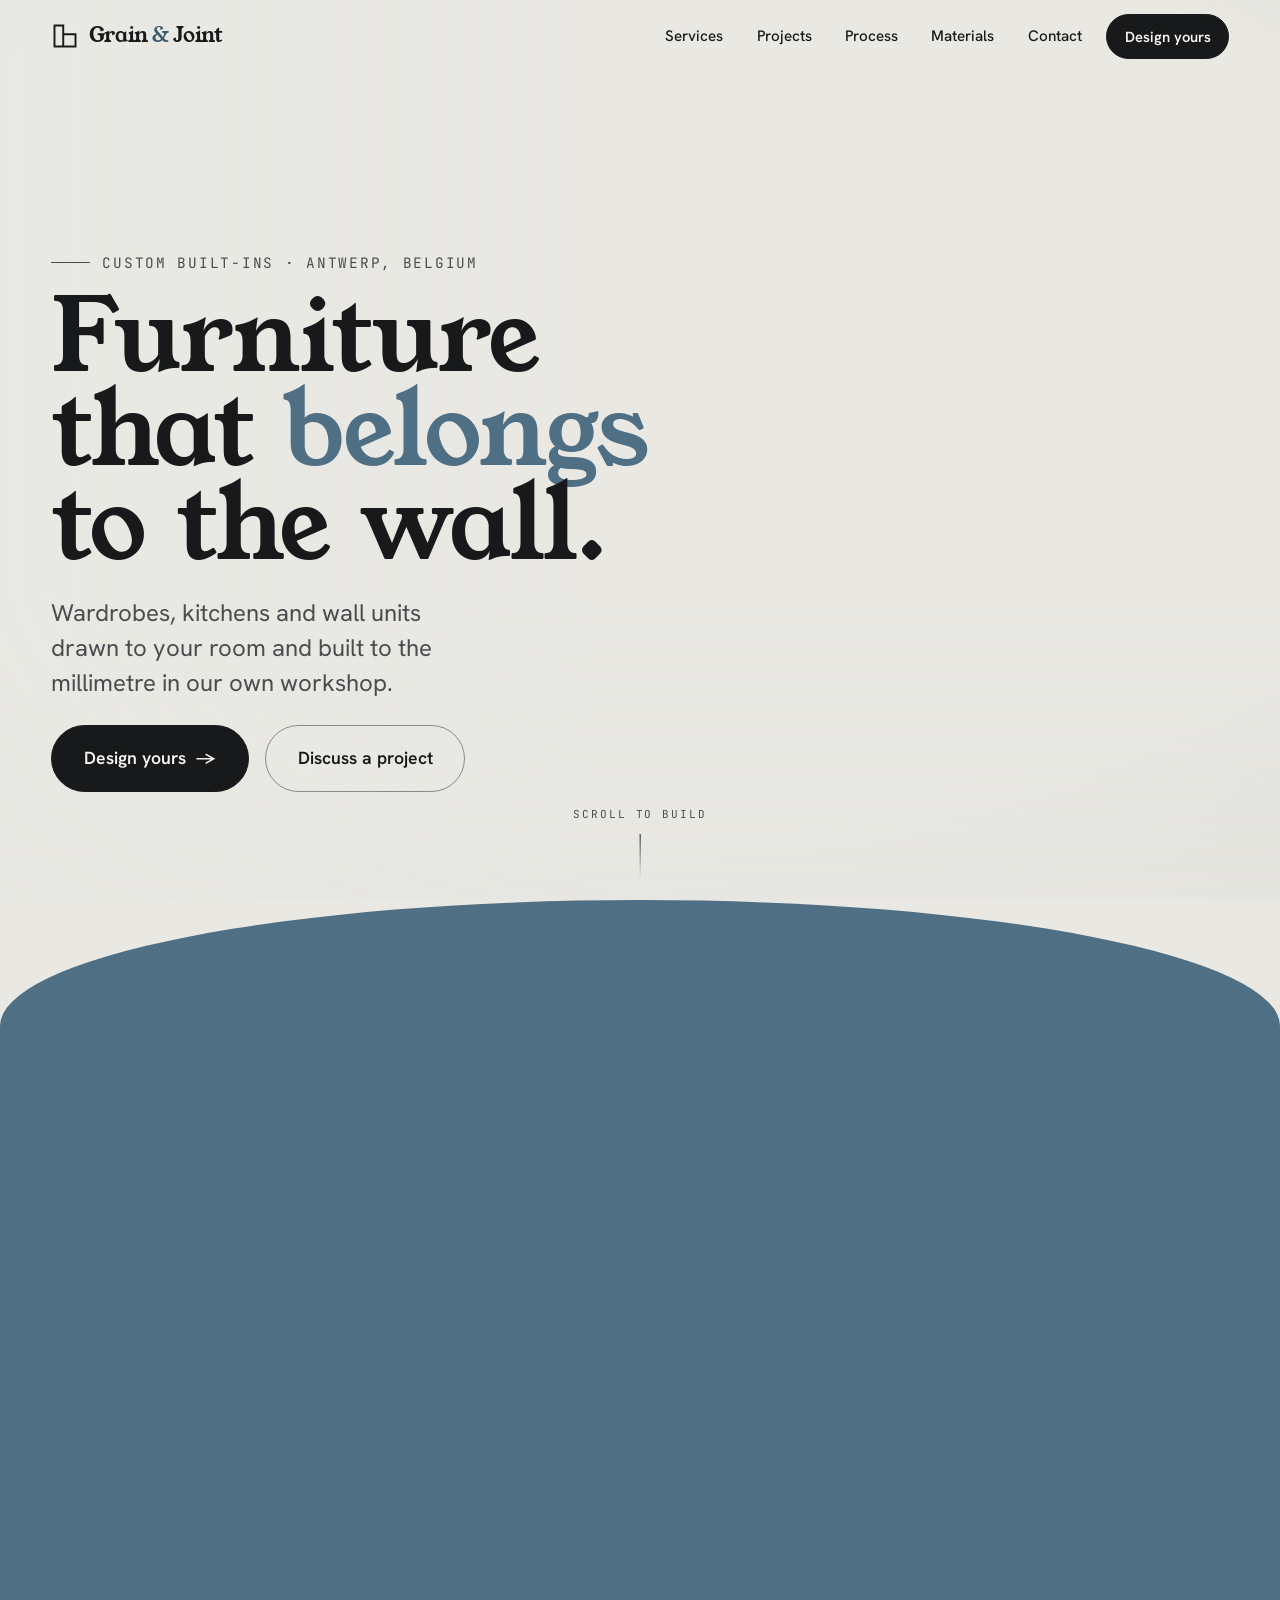
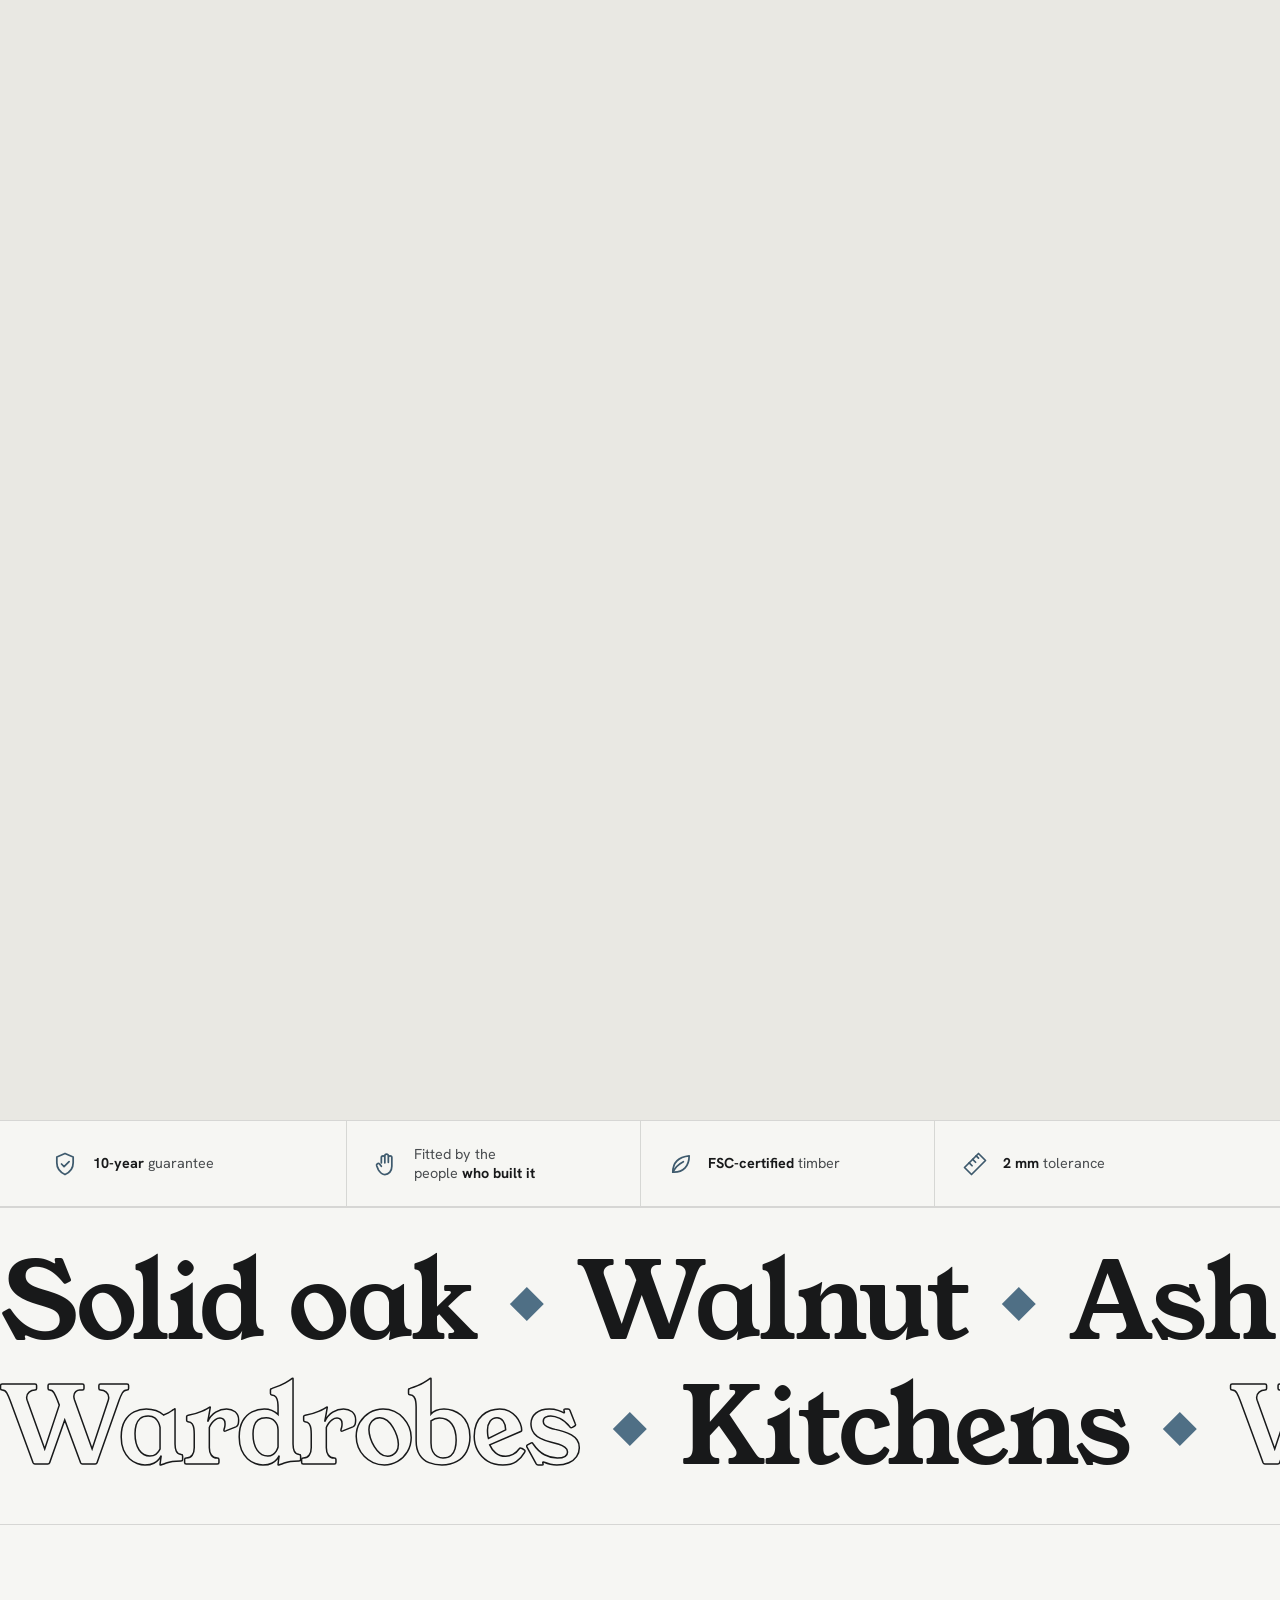
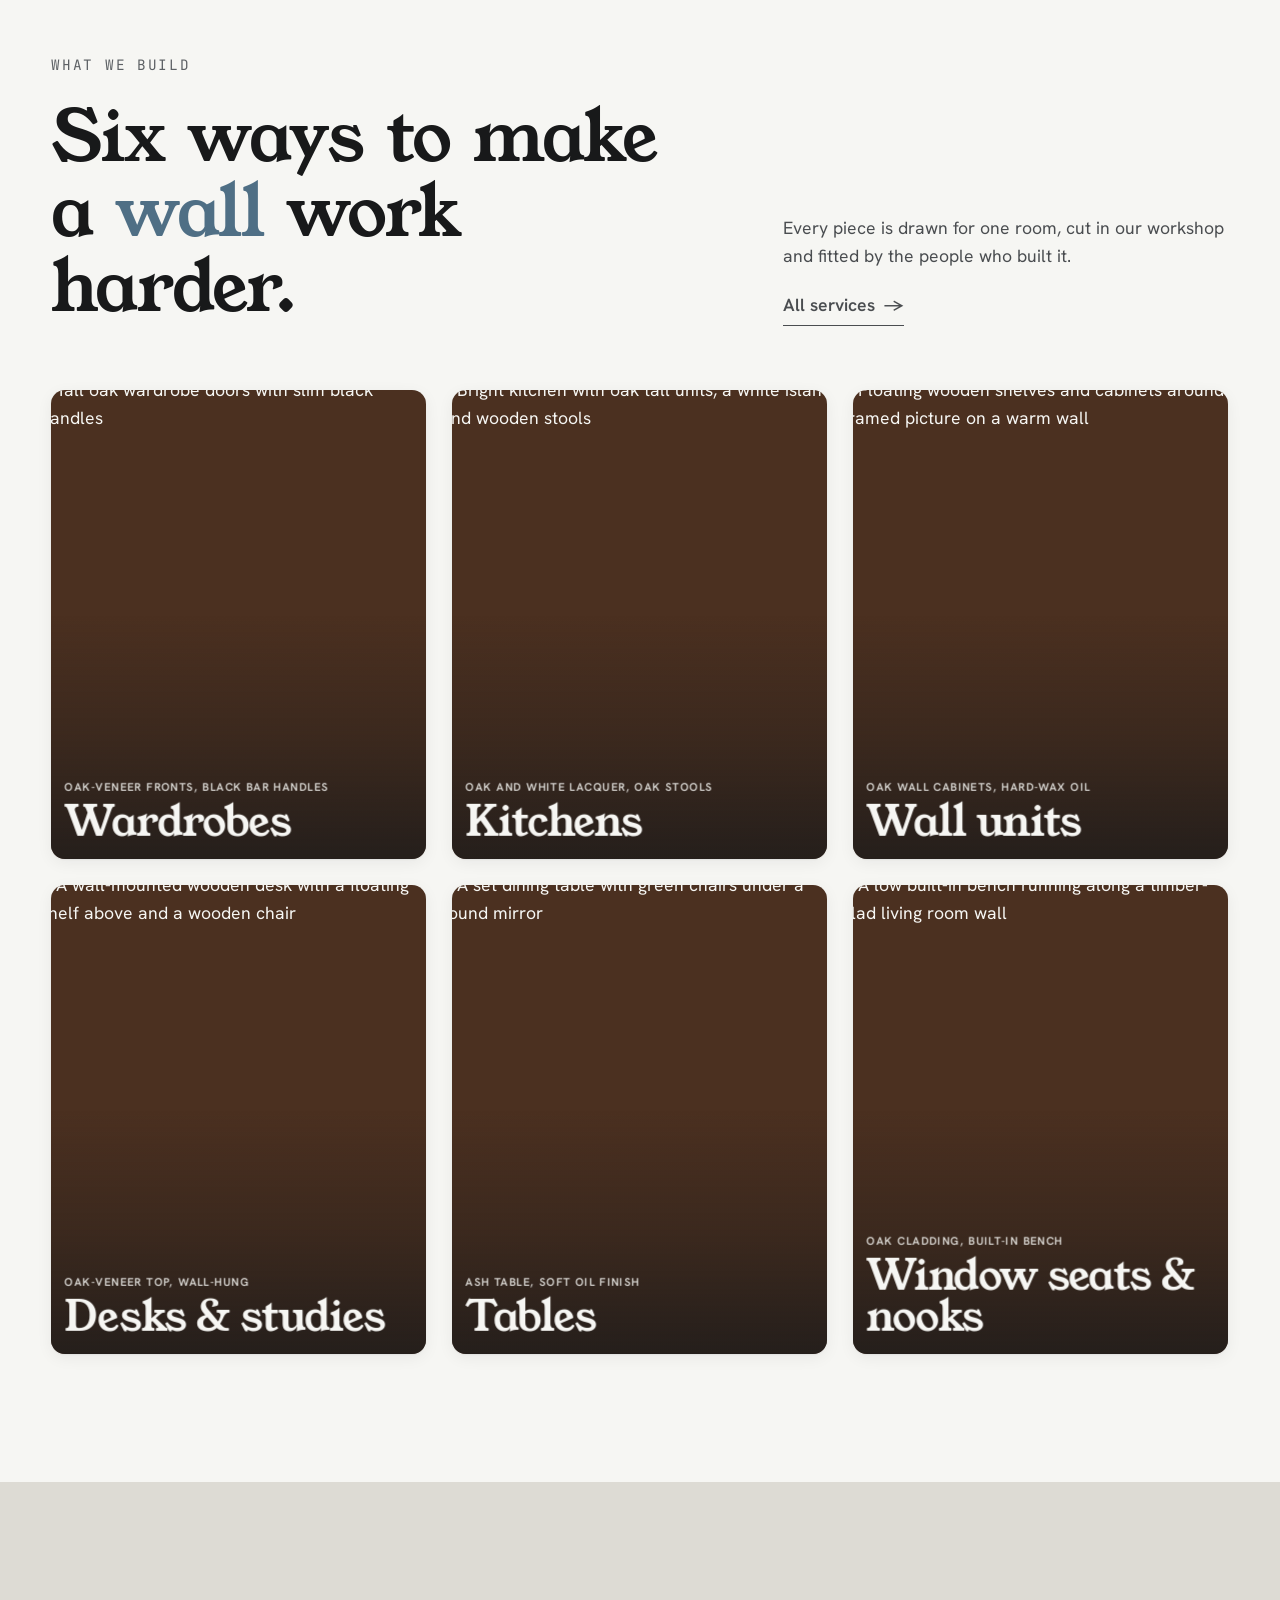
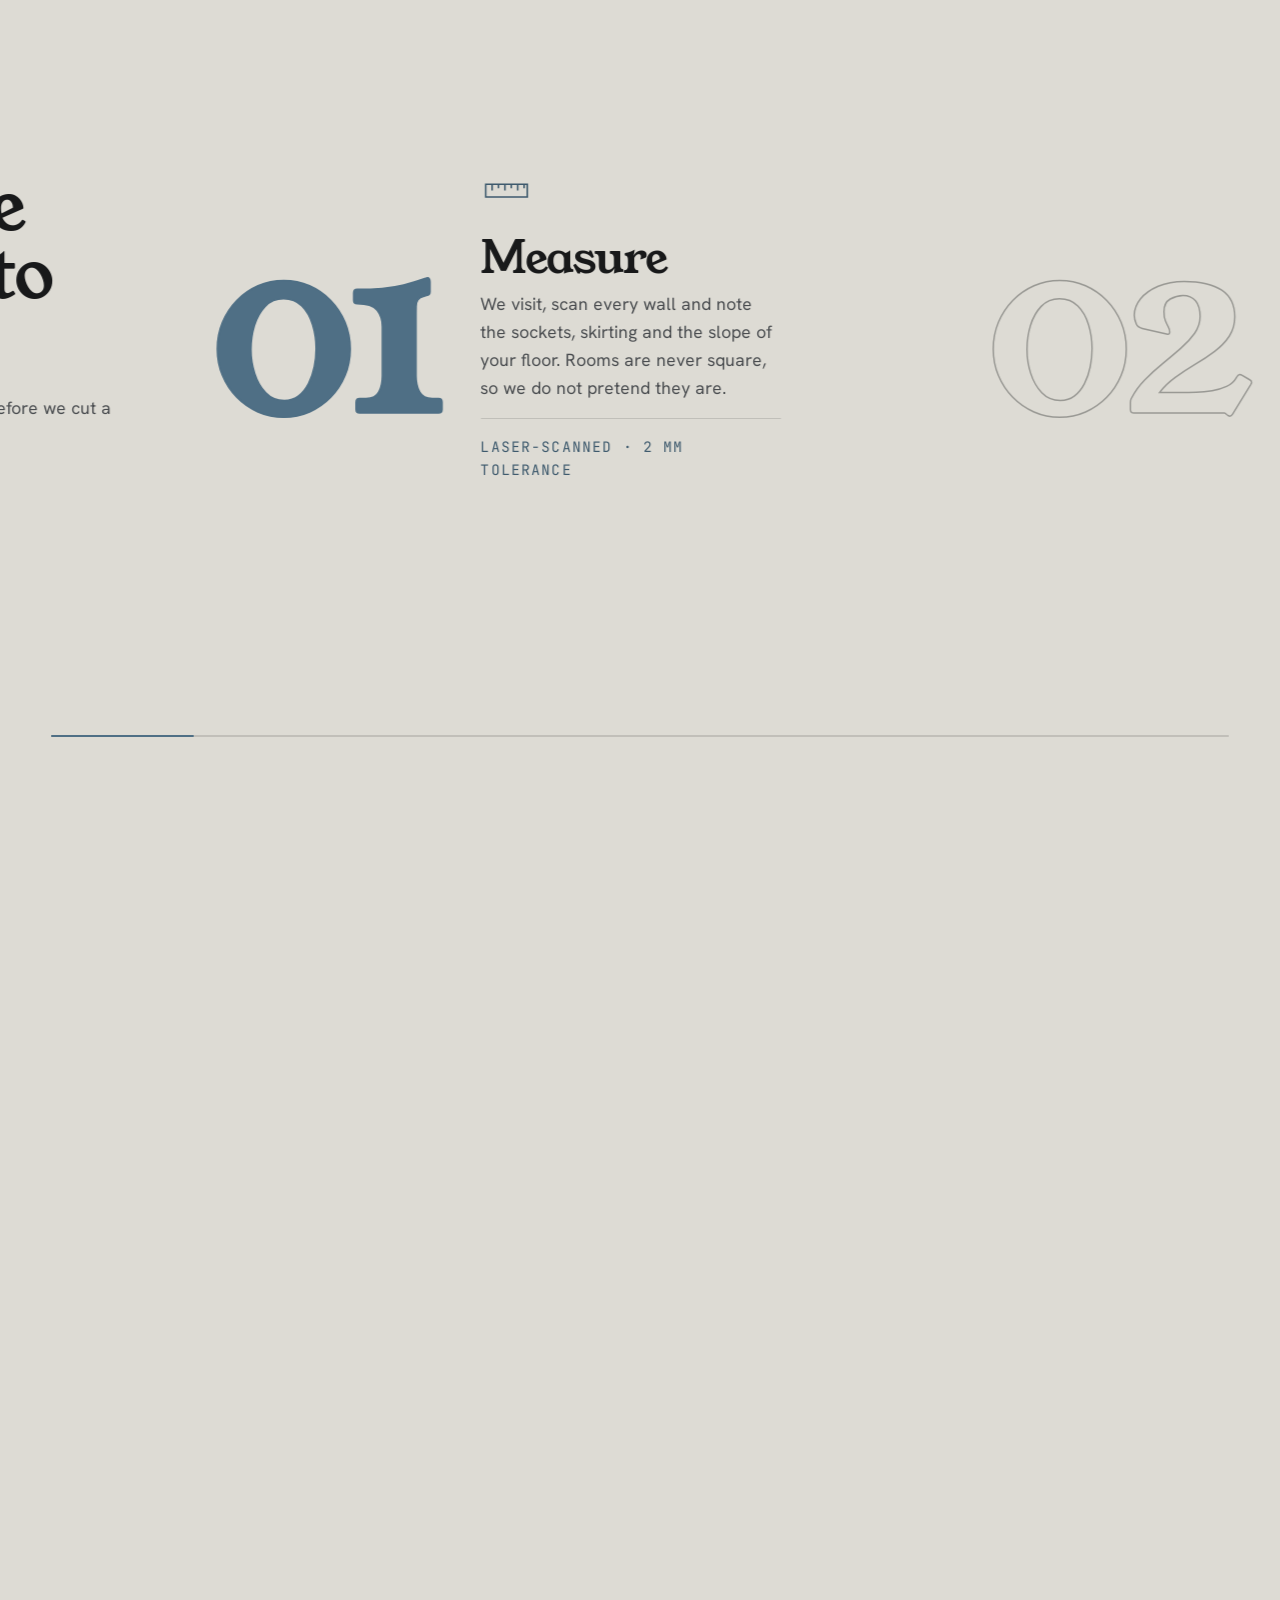
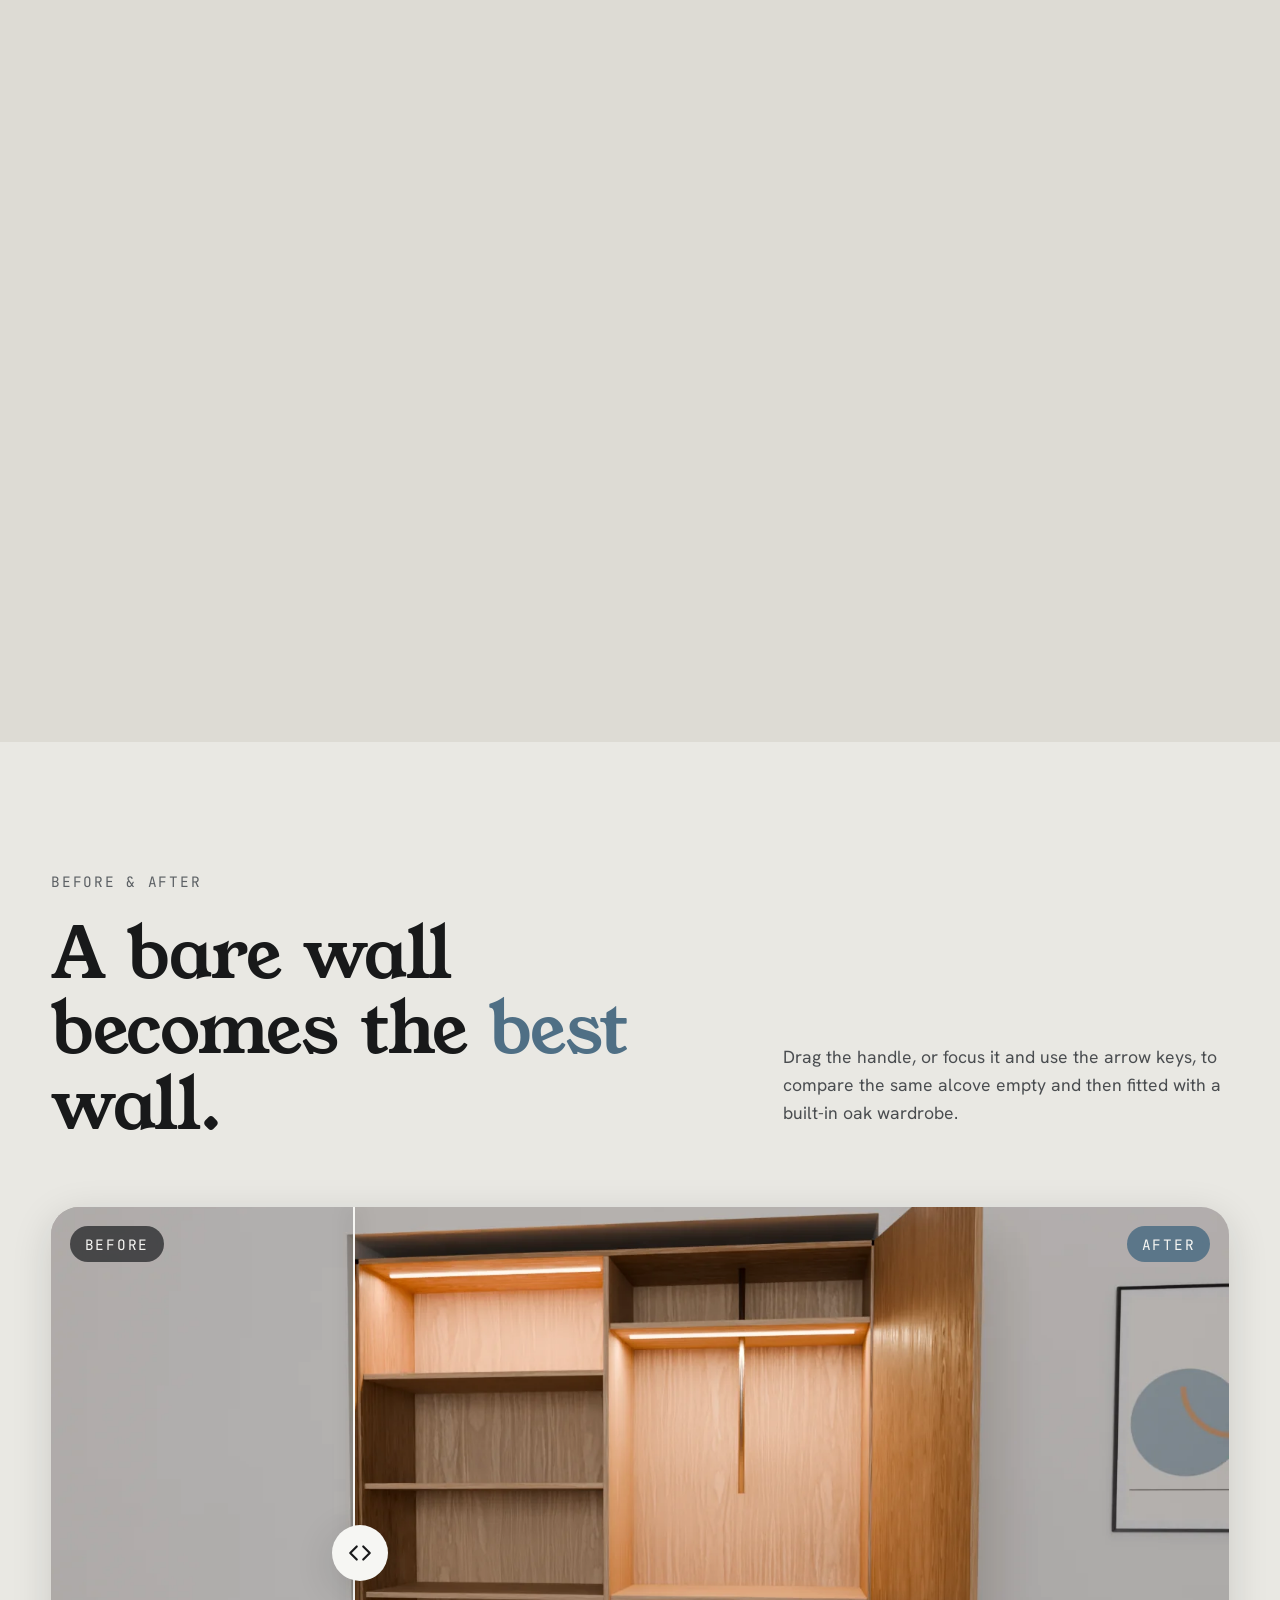
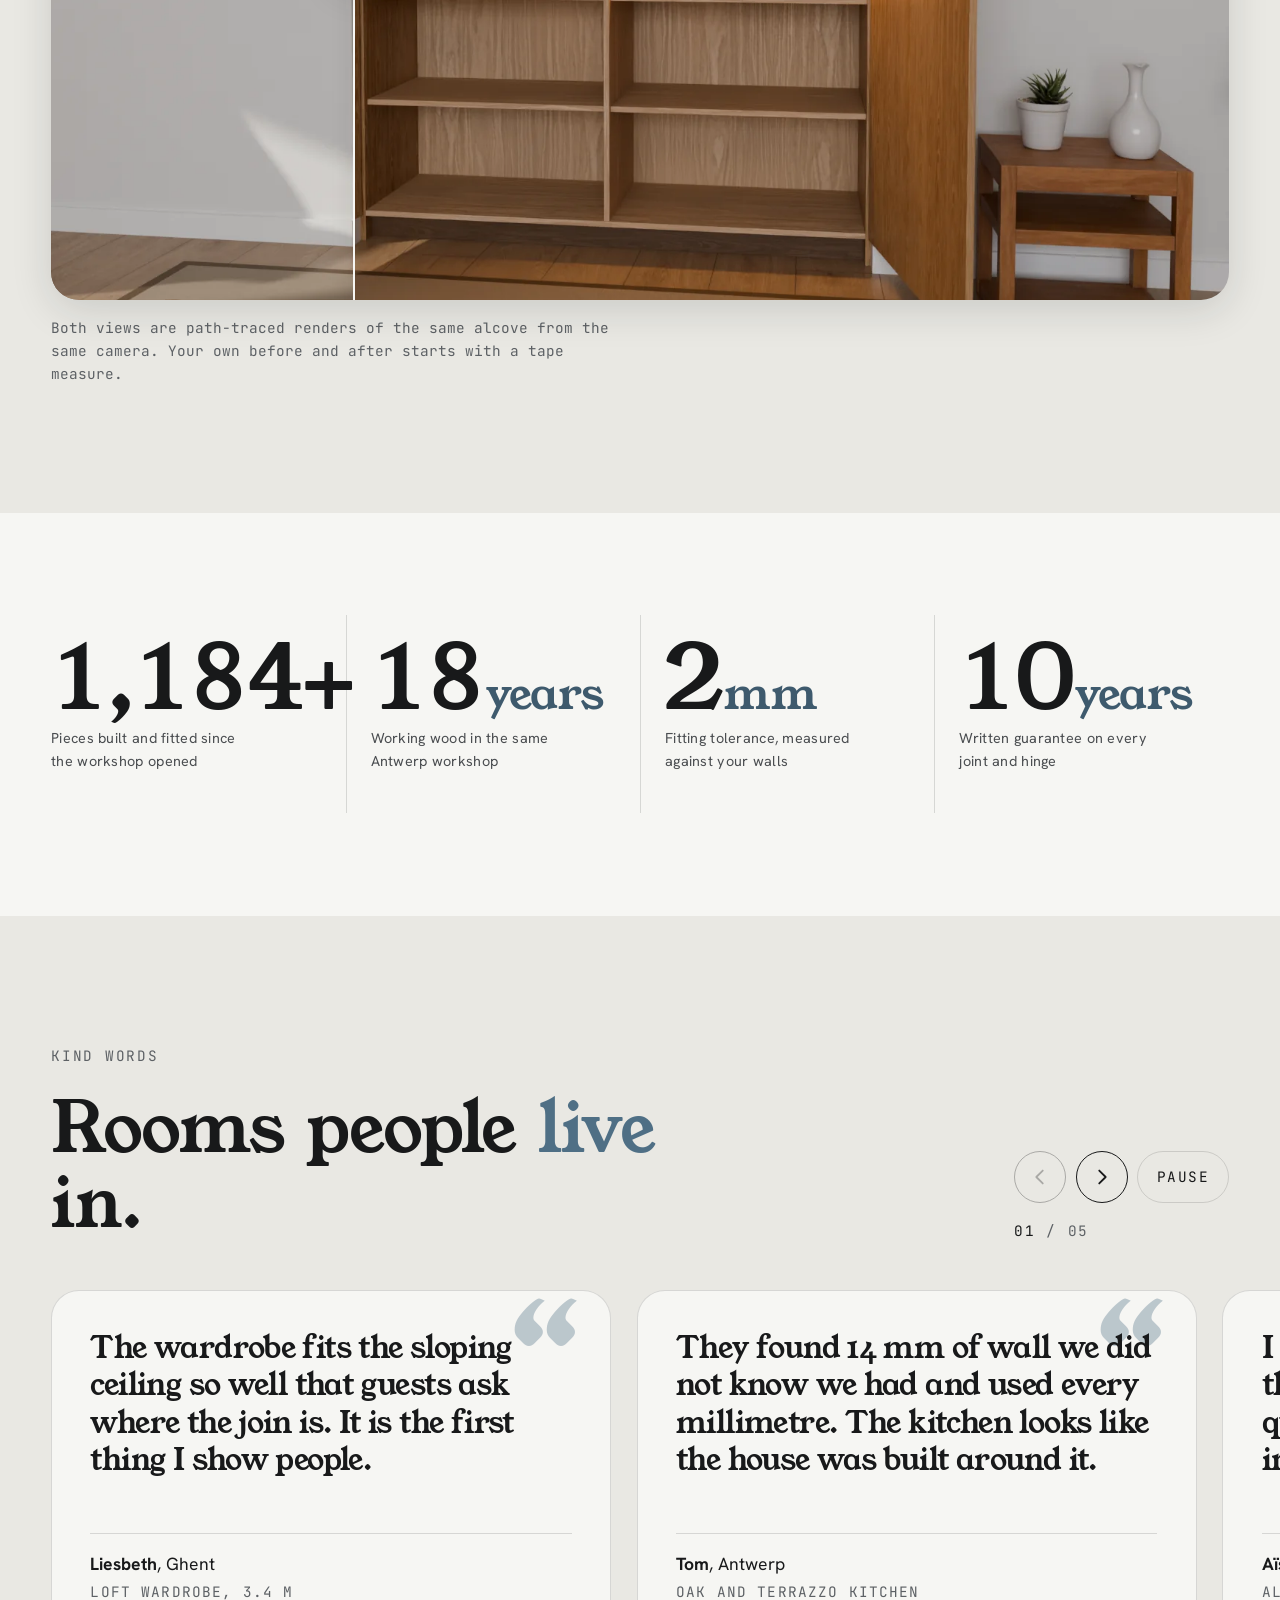
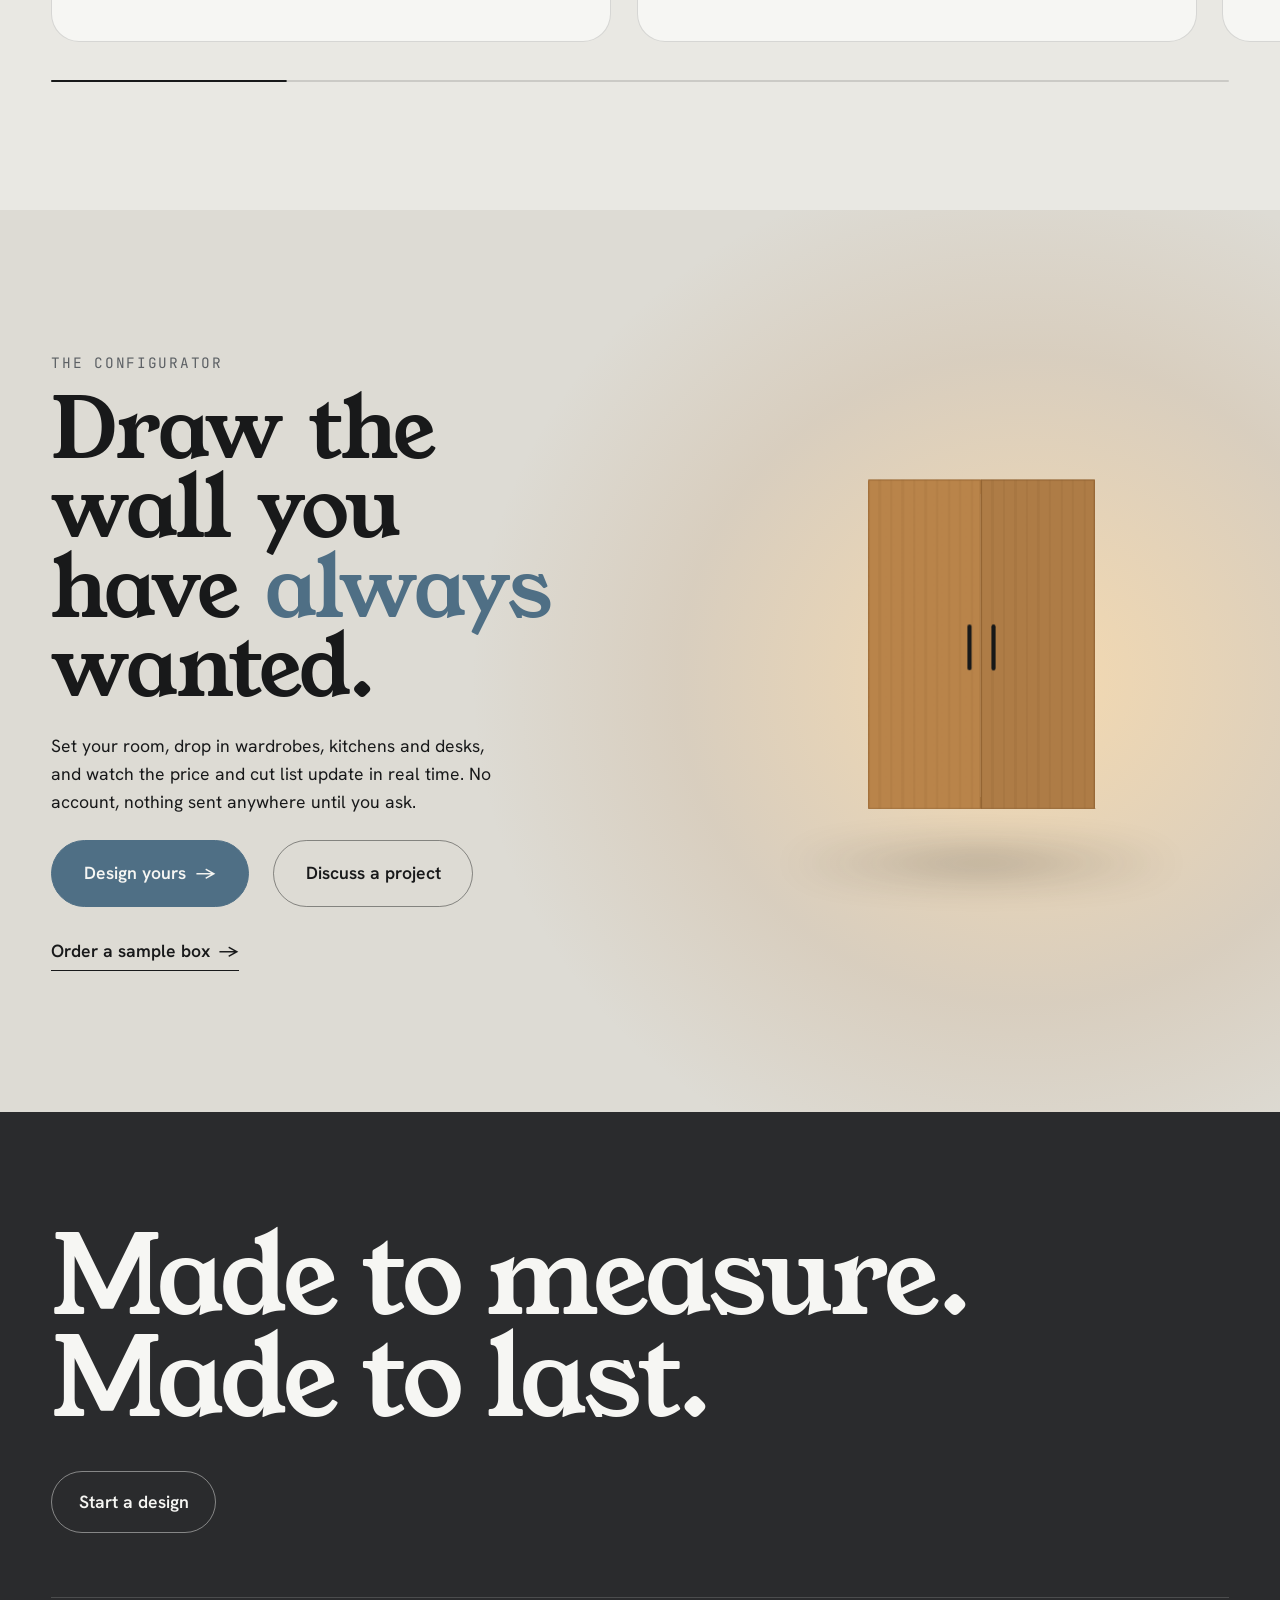
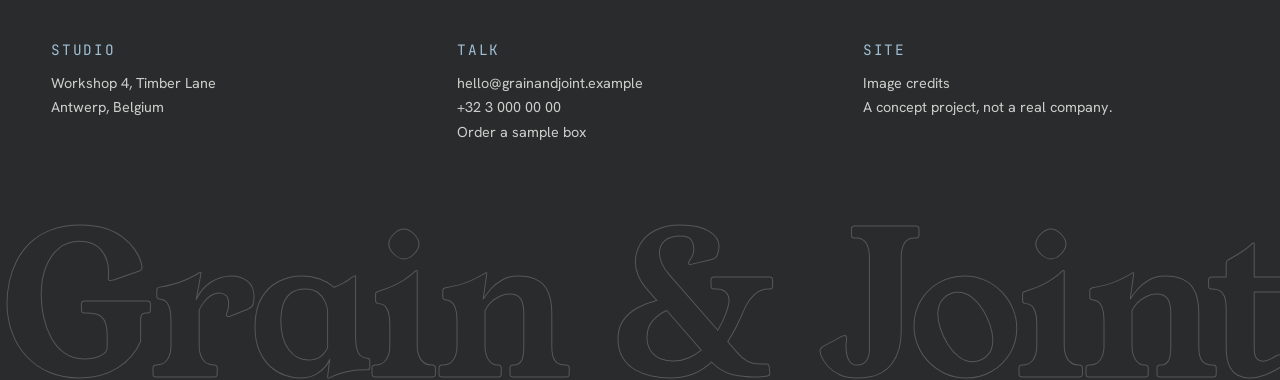
==== commit 40075dc2: "Performance and SEO: preloader for the hero frames, no Three.js on the Home path, idle loops stopped" ====
--- a/site/index.html
+++ b/site/index.html
@@ -1,14 +1,31 @@
+<!doctype html>
 <!--
   Home page. Follows site/_shell.html. Unsplash photos are credited in credits.html and README.md
   (see tmp/credits-home.txt for the list of photos used here).
 -->
-<!doctype html>
 <html lang="en">
 <head>
   <meta charset="utf-8">
   <meta name="viewport" content="width=device-width, initial-scale=1">
   <title>Built-in furniture, made to measure · Grain &amp; Joint</title>
   <meta name="description" content="Grain &amp; Joint designs and builds wardrobes, kitchens, wall units, desks, tables and window seats that fit your walls to the millimetre. Design yours in 3D.">
+  <link rel="canonical" href="https://jakubmichalec-debug.github.io/Carpenter/">
+  <meta property="og:type" content="website">
+  <meta property="og:site_name" content="Grain &amp; Joint">
+  <meta property="og:title" content="Built-in furniture, made to measure · Grain &amp; Joint">
+  <meta property="og:description" content="Grain &amp; Joint designs and builds wardrobes, kitchens, wall units, desks, tables and window seats that fit your walls to the millimetre. Design yours in 3D.">
+  <meta property="og:url" content="https://jakubmichalec-debug.github.io/Carpenter/">
+  <meta property="og:image" content="https://jakubmichalec-debug.github.io/Carpenter/assets/og.jpg">
+  <meta property="og:image:width" content="1200">
+  <meta property="og:image:height" content="630">
+  <meta name="twitter:card" content="summary_large_image">
+  <meta name="theme-color" content="#f6f6f3">
+  <link rel="preconnect" href="https://fonts.googleapis.com">
+  <link rel="preconnect" href="https://fonts.gstatic.com" crossorigin>
+  <link rel="preconnect" href="https://cdn.jsdelivr.net" crossorigin>
+  <link rel="stylesheet" href="https://fonts.googleapis.com/css2?family=Young+Serif&amp;family=Hanken+Grotesk:wght@400;500;600;700&amp;family=JetBrains+Mono:wght@400;500&amp;display=swap">
+  <link rel="preload" as="image" href="assets/hero-frames/f_000.webp" fetchpriority="high">
+  <link rel="preload" as="image" href="assets/hero-frames/f_119.webp">
   <link rel="icon" href="assets/favicon.svg" type="image/svg+xml">
   <link rel="stylesheet" href="css/base.css">
   <link rel="stylesheet" href="css/layout.css">
@@ -26,10 +43,24 @@
   <script src="https://cdn.jsdelivr.net/npm/gsap@3.12.5/dist/gsap.min.js" defer></script>
   <script src="https://cdn.jsdelivr.net/npm/gsap@3.12.5/dist/ScrollTrigger.min.js" defer></script>
   <script type="module" src="js/app.js"></script>
-  <script type="module" src="js/hero3d.js"></script>
+  <script type="module" src="js/hero.js"></script>
   <script type="module" src="js/home.js"></script>
+  <script type="application/ld+json">
+  {"@context": "https://schema.org", "@type": "WebSite", "name": "Grain & Joint", "url": "https://jakubmichalec-debug.github.io/Carpenter/",
+   "description": "Concept website for a fictional carpentry studio: built-in wardrobes, kitchens and wall units, with a 3D configurator."}
+  </script>
 </head>
 <body data-page="home">
+  <!-- Preloader: covers the page until the hero's frames have loaded (js/hero.js), so the first scroll is smooth -->
+  <div class="preloader" id="preloader" role="progressbar" aria-label="Loading" aria-valuemin="0" aria-valuemax="100" aria-valuenow="0">
+    <div class="preloader__inner">
+      <svg class="preloader__mark" viewBox="0 0 32 32" aria-hidden="true"><path d="M4 28V4h10v10h14v14z" fill="none" stroke="currentColor" stroke-width="2.2"/><path d="M14 14v14" stroke="currentColor" stroke-width="2.2"/></svg>
+      <p class="preloader__title">Setting up the workshop</p>
+      <div class="preloader__bar" aria-hidden="true"><i></i></div>
+      <p class="preloader__pct" aria-hidden="true">0%</p>
+    </div>
+  </div>
+  <noscript><style>.preloader{display:none}</style></noscript>
   <a class="skip-link" href="#main">Skip to content</a>
   <div class="page-wipe" aria-hidden="true"></div>
   <header class="site-header">
@@ -281,22 +312,21 @@
           <p class="eyebrow" data-reveal="fade">Before &amp; after</p>
           <h2 class="section-head__title" data-split>A bare wall becomes the <em>best</em> wall.</h2>
           <div class="section-head__aside" data-reveal>
-            <p>Drag the handle, or focus it and use the arrow keys, to compare the same alcove bare and then fitted with an oak shelving unit, a desk and an LED strip.</p>
+            <p>Drag the handle, or focus it and use the arrow keys, to compare the same alcove empty and then fitted with a built-in oak wardrobe.</p>
           </div>
         </header>
         <div class="ba" data-ba data-cursor="Drag" data-reveal="scale">
-          <img class="ba__img" id="ba-after" alt="After: the same alcove fitted with a built-in oak shelving unit, a desk and a warm LED strip" width="1600" height="1000">
+          <img class="ba__img" id="ba-after" src="assets/3d/ba-after.webp" loading="lazy" decoding="async" alt="After: the same alcove fitted with a built-in oak wardrobe, doors open and lit by warm LED strips" width="1600" height="1000">
           <div class="ba__before">
-            <img class="ba__img" id="ba-before" alt="Before: the same alcove, a bare wall with a skirting board" width="1600" height="1000">
-          </div>
-          <p class="ba__nogl">The before and after are drawn live with WebGL, which this browser has switched off.</p>
-          <span class="ba__tag ba__tag--before" aria-hidden="true">Before</span>
+            <img class="ba__img" id="ba-before" src="assets/3d/ba-before.webp" loading="lazy" decoding="async" alt="Before: the same alcove, empty, in a furnished room" width="1600" height="1000">
+          </div>
+                    <span class="ba__tag ba__tag--before" aria-hidden="true">Before</span>
           <span class="ba__tag ba__tag--after" aria-hidden="true">After</span>
           <div class="ba__handle" role="slider" tabindex="0" aria-label="Compare before and after" aria-orientation="horizontal" aria-valuemin="0" aria-valuemax="100" aria-valuenow="50" aria-valuetext="Showing 50% before">
             <span class="ba__grip" aria-hidden="true"><svg viewBox="0 0 24 24"><path d="M9 6l-6 6 6 6M15 6l6 6-6 6" fill="none" stroke="currentColor" stroke-width="2" stroke-linecap="round" stroke-linejoin="round"/></svg></span>
           </div>
         </div>
-        <p class="ba__caption" data-reveal="fade">Both views are 3D renders of the same alcove from the same camera, drawn in your browser. Your own before and after starts with a tape measure.</p>
+        <p class="ba__caption" data-reveal="fade">Both views are path-traced renders of the same alcove from the same camera. Your own before and after starts with a tape measure.</p>
       </div>
     </section>
 
--- a/site/css/base.css
+++ b/site/css/base.css
@@ -1,5 +1,5 @@
 /* Grain & Joint design tokens and base styles. Page CSS uses these variables only. */
-@import url('https://fonts.googleapis.com/css2?family=Young+Serif&family=Hanken+Grotesk:wght@400;500;600;700&family=JetBrains+Mono:wght@400;500&display=swap');
+/* fonts load from a <link> in each page head (with preconnect), not an @import: one round trip less before first paint */
 
 :root {
   /* Ash & Slate on light paper. --oak/--oak-deep/--oak-light keep their names but now hold the slate accent. */
--- a/site/css/animations.css
+++ b/site/css/animations.css
@@ -56,23 +56,24 @@
 /* ---------- Custom cursor (created by app.js on fine pointers only) ---------- */
 html.has-cursor, html.has-cursor a, html.has-cursor button, html.has-cursor summary, html.has-cursor [data-cursor], html.has-cursor label { cursor: none; }
 html.has-cursor input, html.has-cursor textarea, html.has-cursor select { cursor: auto; }
-.cursor { position: fixed; left: 0; top: 0; z-index: 300; pointer-events: none; mix-blend-mode: difference; opacity: 0; transition: opacity .3s; }
+/* no mix-blend-mode here: a blended fixed layer makes the browser re-composite the whole page (and the hero canvas) on every scroll frame */
+.cursor { position: fixed; left: 0; top: 0; z-index: 300; pointer-events: none; opacity: 0; transition: opacity .3s; }
 .cursor.is-visible { opacity: 1; }
 .cursor__dot, .cursor__ring { position: fixed; left: 0; top: 0; will-change: transform; }
-.cursor__dot { width: 8px; height: 8px; margin: -4px 0 0 -4px; border-radius: 50%; background: var(--paper); transition: opacity .25s; }
+.cursor__dot { width: 8px; height: 8px; margin: -4px 0 0 -4px; border-radius: 50%; background: var(--ink); box-shadow: 0 0 0 2px var(--paper); transition: opacity .25s; }
 .cursor__ring { width: 0; height: 0; }
 .cursor__ring-in {
   position: absolute; width: 38px; height: 38px; margin: -19px 0 0 -19px; border-radius: 50%;
-  border: 1.5px solid var(--paper); display: grid; place-items: center;
+  /* ink ring inside a paper ring: readable on the light pages and on the dark footer, price cards and menu */
+  border: 1.5px solid var(--ink); box-shadow: 0 0 0 1.5px var(--paper), inset 0 0 0 1px color-mix(in srgb, var(--paper) 60%, transparent); display: grid; place-items: center;
   transition: width .5s var(--ease-out), height .5s var(--ease-out), margin .5s var(--ease-out), background .4s, border-color .4s, opacity .3s;
 }
 .cursor__label {
   font-family: var(--font-mono); font-size: 11px; letter-spacing: .12em; text-transform: uppercase; color: var(--paper);
   opacity: 0; transform: scale(.6); transition: opacity .3s, transform .5s var(--ease-out); white-space: nowrap;
 }
-.cursor.is-hover .cursor__ring-in { width: 68px; height: 68px; margin: -34px 0 0 -34px; background: color-mix(in srgb, var(--paper) 22%, transparent); }
+.cursor.is-hover .cursor__ring-in { width: 68px; height: 68px; margin: -34px 0 0 -34px; background: color-mix(in srgb, var(--oak) 22%, transparent); }
 .cursor.is-hover .cursor__dot { opacity: 0; }
-.cursor.is-label { mix-blend-mode: normal; }
 .cursor.is-label .cursor__ring-in { width: 92px; height: 92px; margin: -46px 0 0 -46px; background: var(--oak); border-color: var(--oak); }
 .cursor.is-label .cursor__label { opacity: 1; transform: none; }
 .cursor.is-label .cursor__dot { opacity: 0; }
@@ -104,3 +105,6 @@
   .page-wipe { display: none !important; }
   .mobile-menu, .mobile-menu a { transition: none !important; }
 }
+
+/* app.js pauses looping animations that are scrolled out of view */
+.is-offscreen, .is-offscreen * { animation-play-state: paused !important; }
--- a/site/css/home.css
+++ b/site/css/home.css
@@ -187,9 +187,6 @@
 .ba__handle:hover .ba__grip, .ba__handle:focus-visible .ba__grip { transform: scale(1.12); background: var(--oak); }
 .ba__handle:focus-visible .ba__grip { outline: 3px solid var(--focus); outline-offset: 3px; }
 .ba.is-dragging .ba__grip { transform: scale(.92); }
-.ba__nogl { display: none; position: absolute; inset: 0; z-index: 5; margin: 0; padding: 2rem; max-width: none; place-items: center; text-align: center; background: var(--paper-3); }
-.ba--nogl .ba__nogl { display: grid; }
-.ba--nogl .ba__handle, .ba--nogl .ba__tag { display: none; }
 .ba__caption { margin: var(--space-3) 0 0; font-family: var(--font-mono); font-size: var(--step--1); color: var(--ink-3); }
 @media (max-width: 700px) { .ba { aspect-ratio: 1.1 / 1; border-radius: var(--radius-m); } }
 
@@ -283,3 +280,21 @@
 /* ---------- Timber captions on the service cards (Dark Grain, light) ---------- */
 .service__timber { font-family: var(--font-body); font-size: .66rem; font-weight: 600; letter-spacing: .1em; line-height: 1.3; text-transform: uppercase; color: color-mix(in srgb, var(--paper) 88%, transparent); }
 .service__body { gap: .4rem; }
+
+/* ---------- Preloader (home): covers the page until the hero frames are in, see js/hero.js ---------- */
+html.is-preloading, html.is-preloading body { overflow: hidden; }
+.preloader {
+  position: fixed; inset: 0; z-index: 250; display: grid; place-items: center; background: var(--paper);
+  transition: opacity .7s var(--ease-out), transform .9s var(--ease-in-out), visibility 0s .9s;
+  /* safety net: never trap the page if the script fails */
+  animation: preloader-failsafe 0s 15s forwards;
+}
+.preloader.is-done { opacity: 0; transform: translate3d(0, -2%, 0); visibility: hidden; pointer-events: none; }
+.preloader__inner { display: grid; justify-items: center; gap: var(--space-3); width: min(320px, 80vw); text-align: center; }
+.preloader__mark { width: 40px; height: 40px; color: var(--ink); }
+.preloader__title { margin: 0; font-family: var(--font-display); font-size: var(--step-1); color: var(--ink); }
+.preloader__bar { width: 100%; height: 2px; background: var(--line); overflow: hidden; border-radius: 2px; }
+.preloader__bar i { display: block; height: 100%; background: var(--oak); transform: scaleX(0); transform-origin: left; transition: transform .25s var(--ease-out); }
+.preloader__pct { margin: 0; font-family: var(--font-mono); font-size: var(--step--1); letter-spacing: .12em; color: var(--ink-3); }
+@keyframes preloader-failsafe { to { opacity: 0; visibility: hidden; pointer-events: none; } }
+@media (prefers-reduced-motion: reduce) { .preloader { transition: none; } }
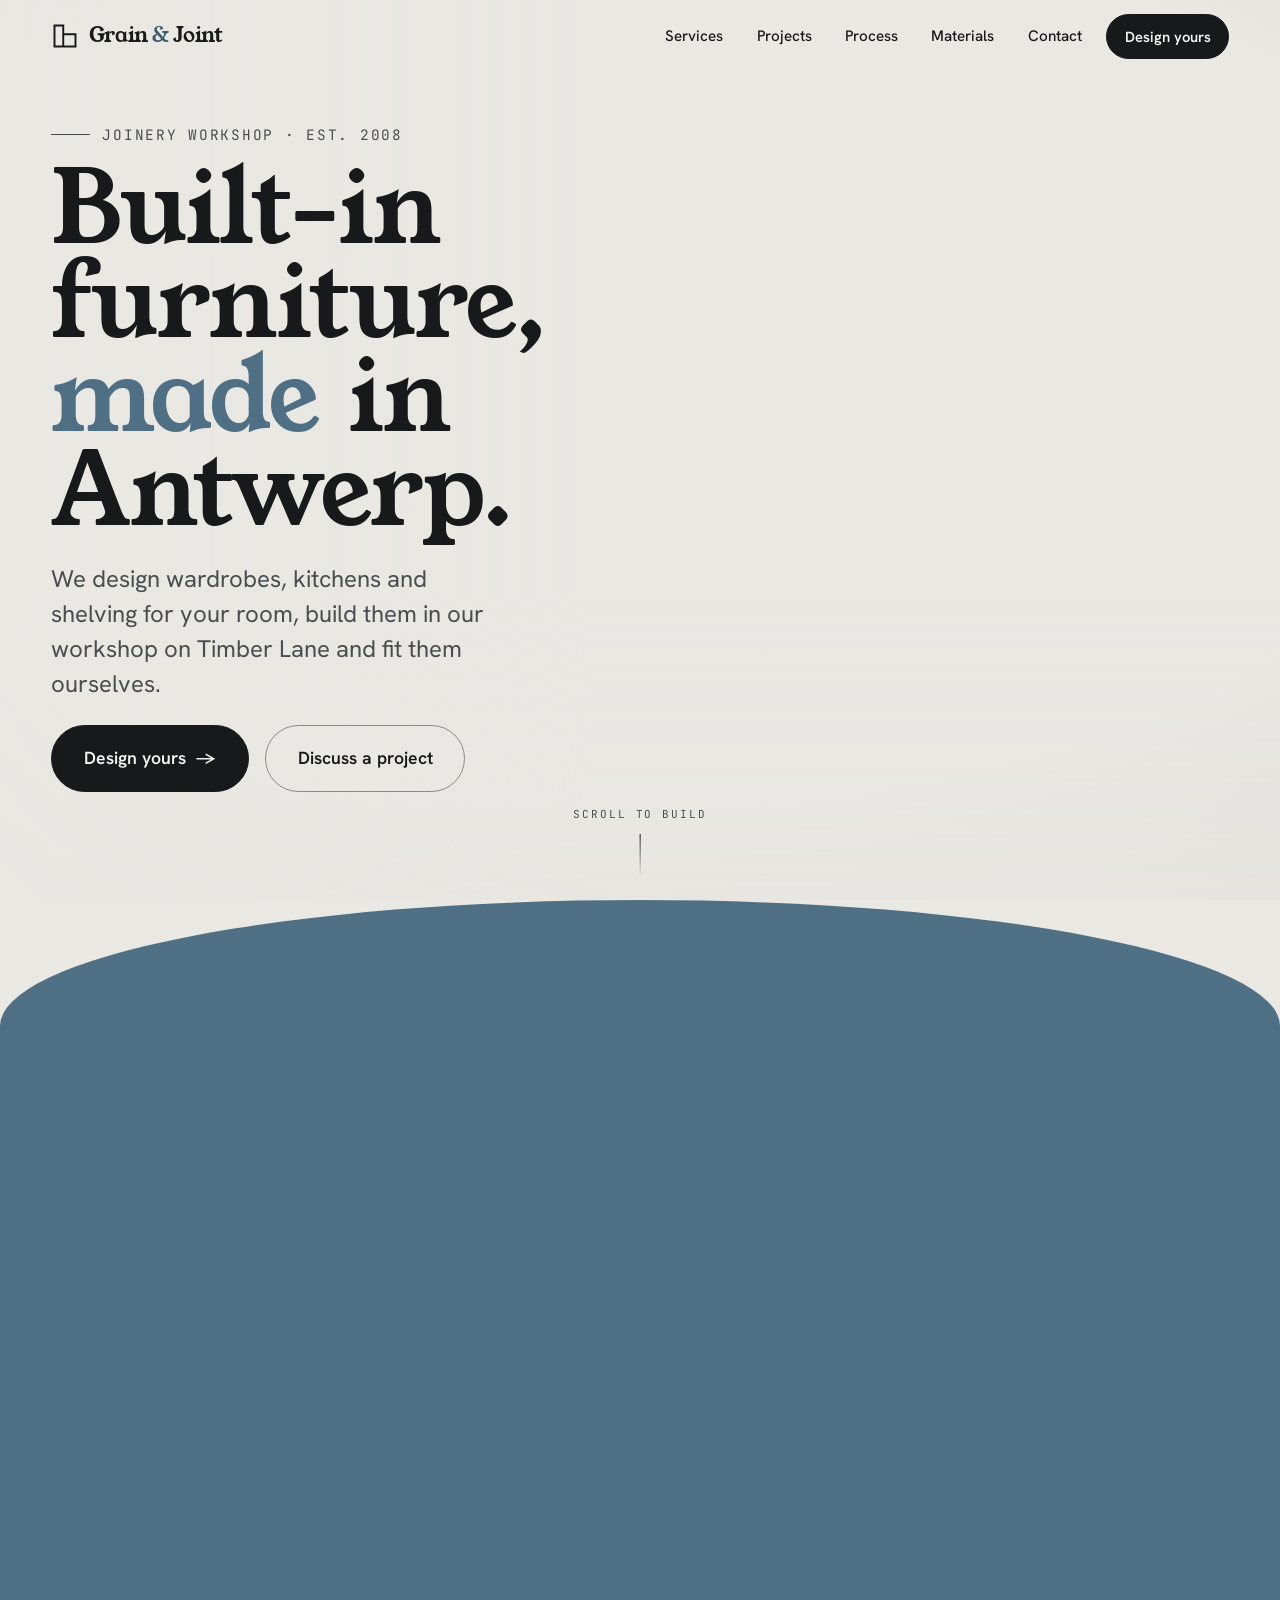
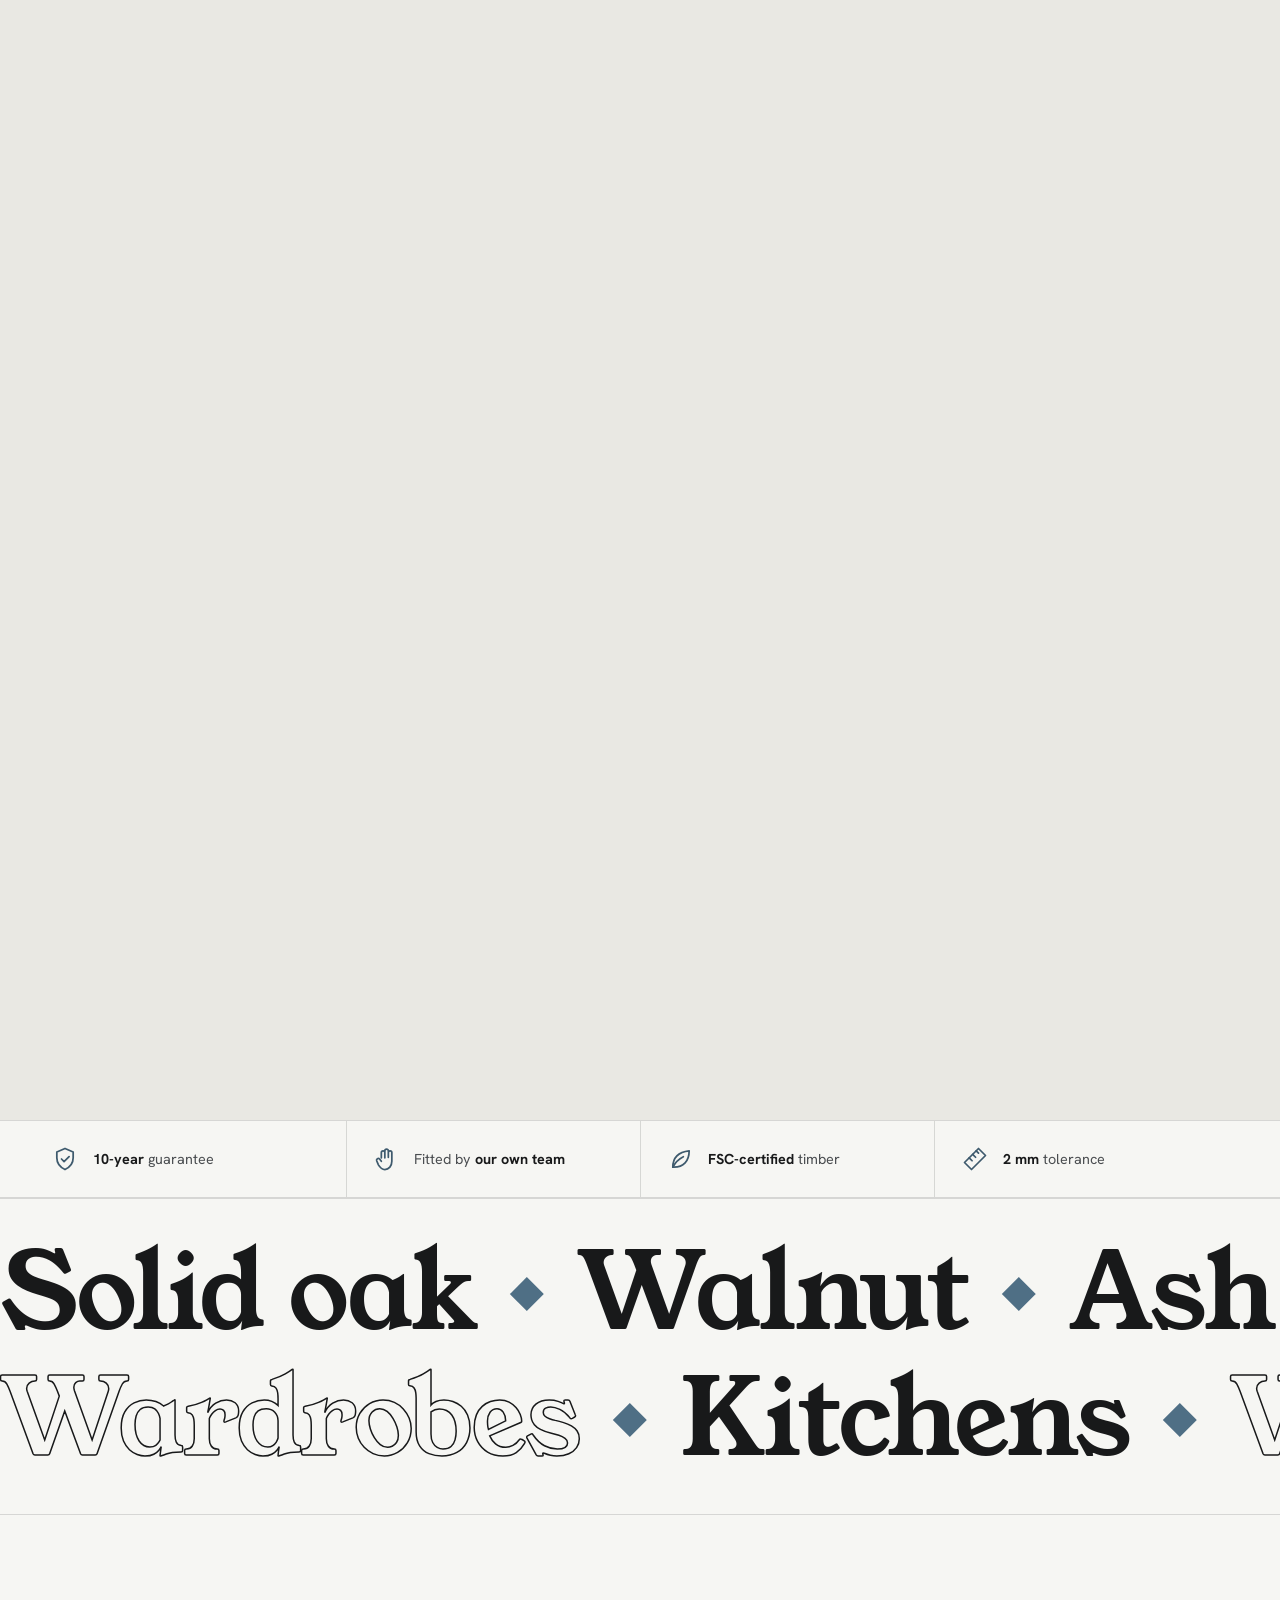
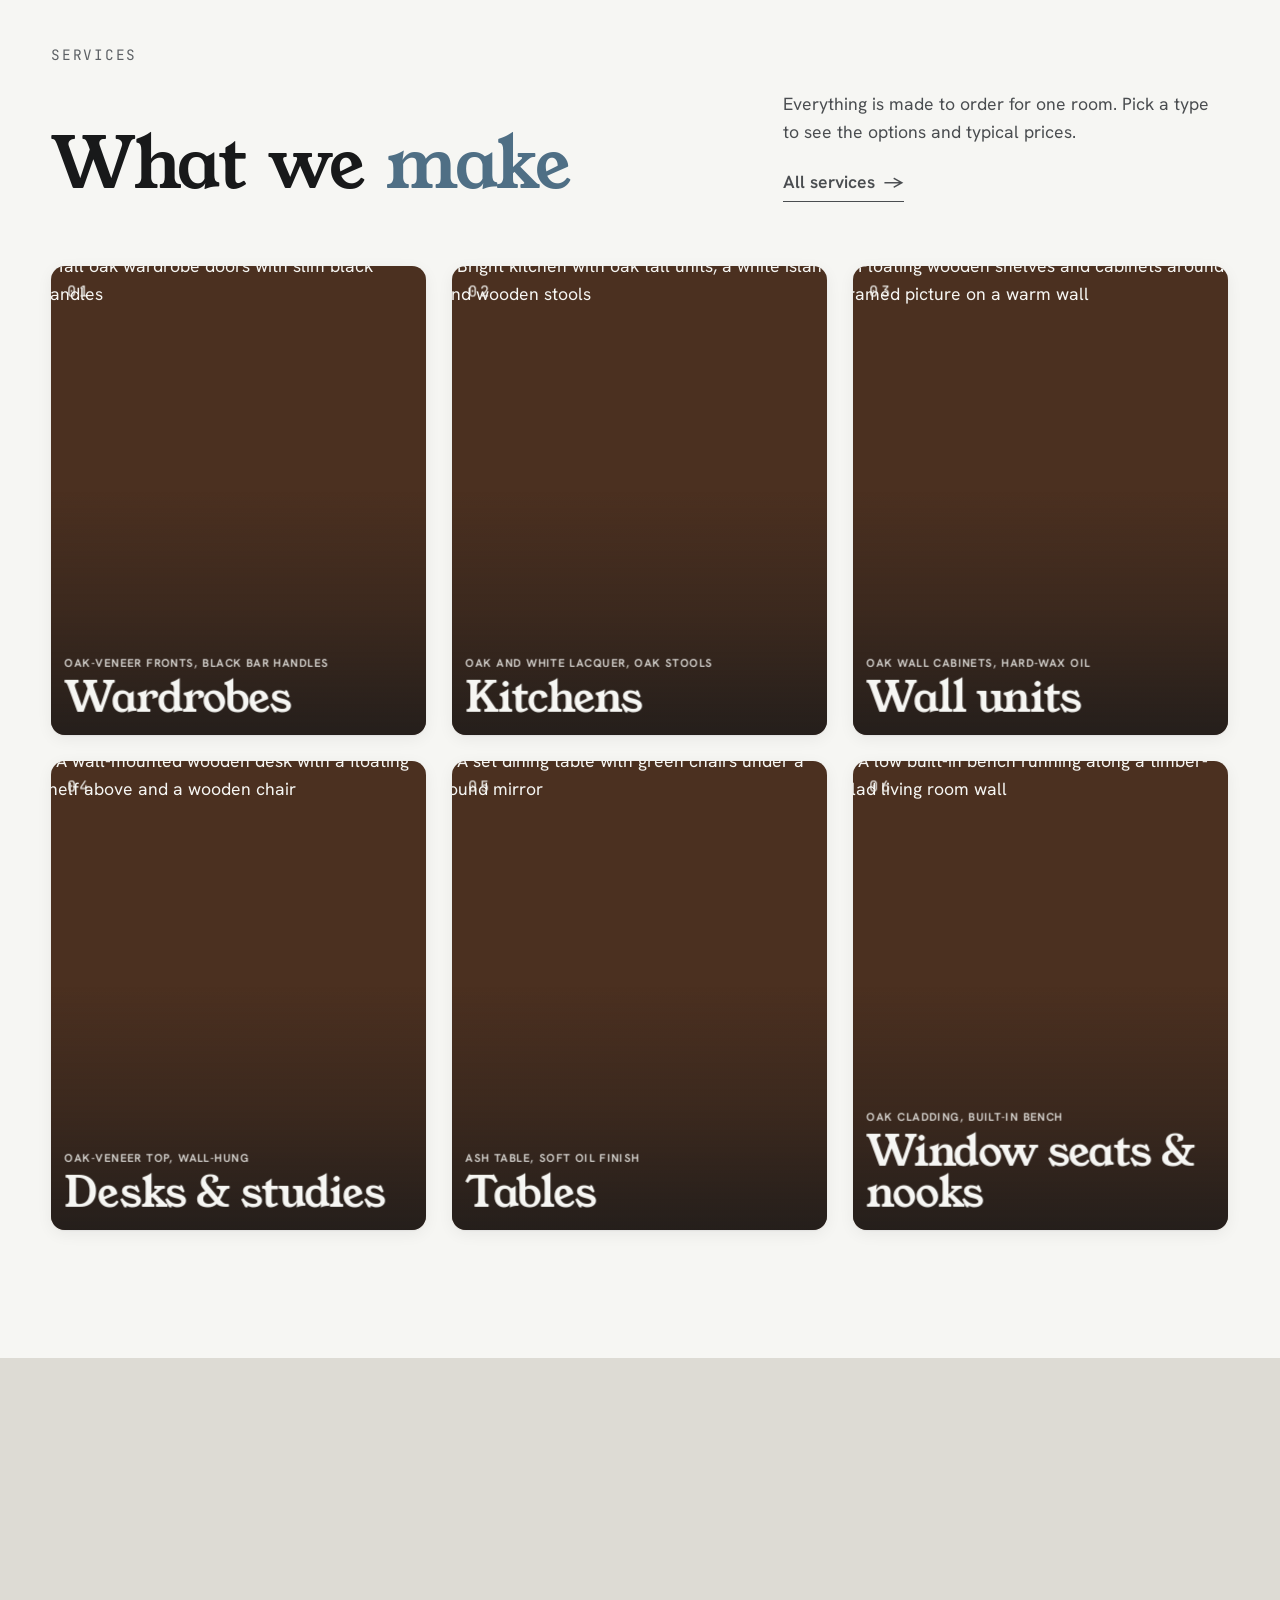
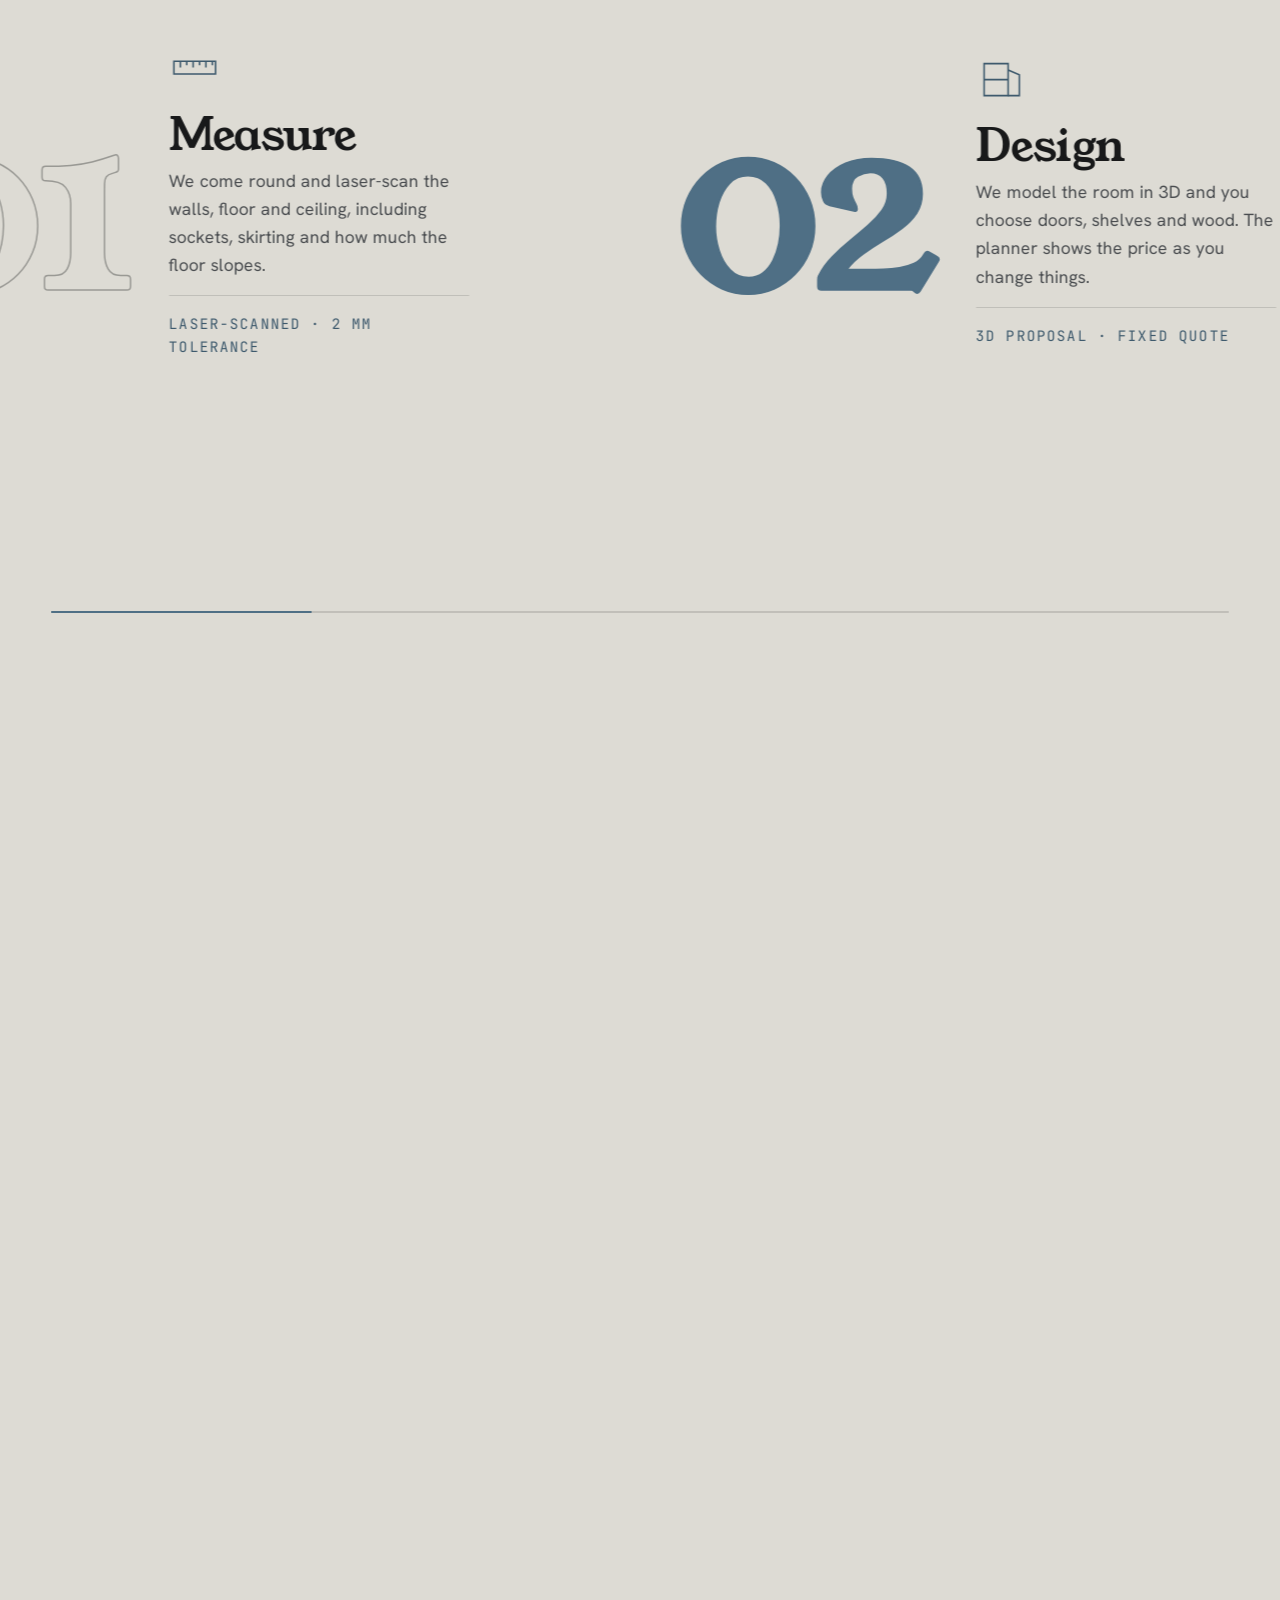
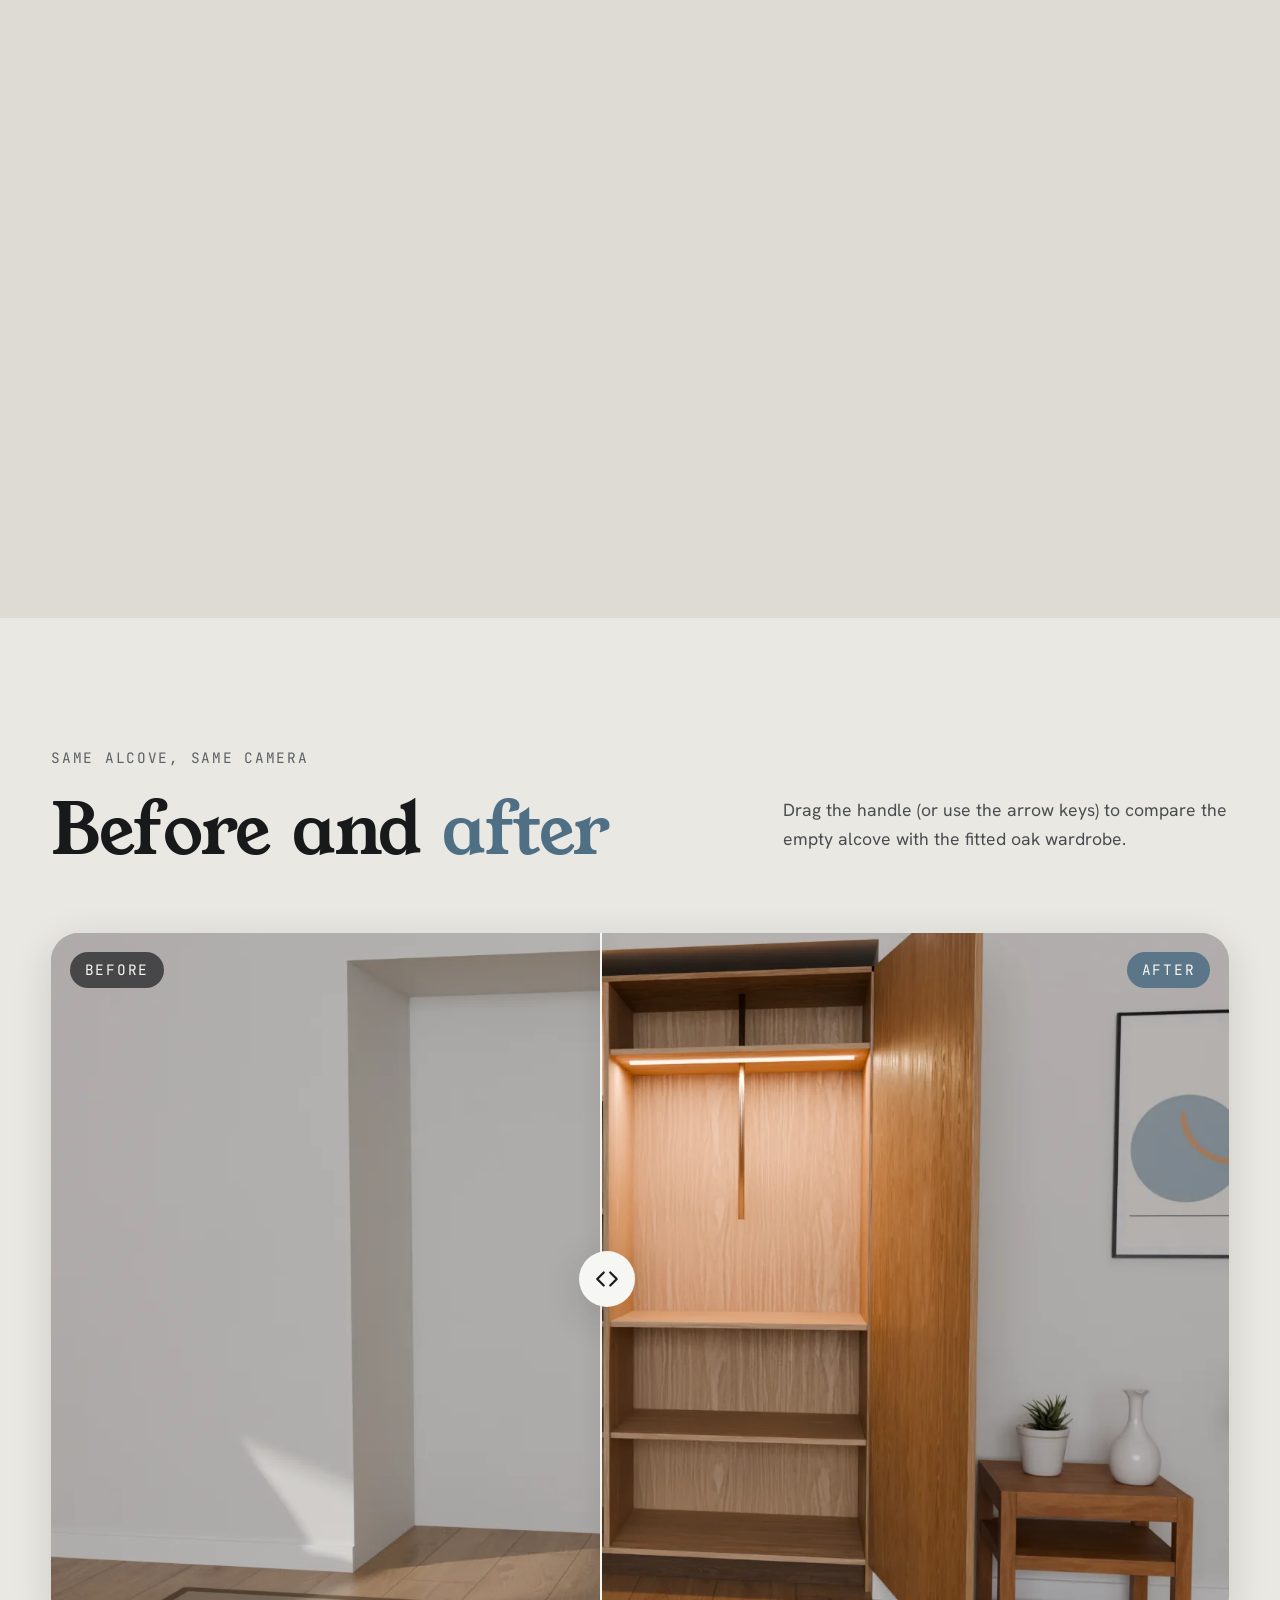
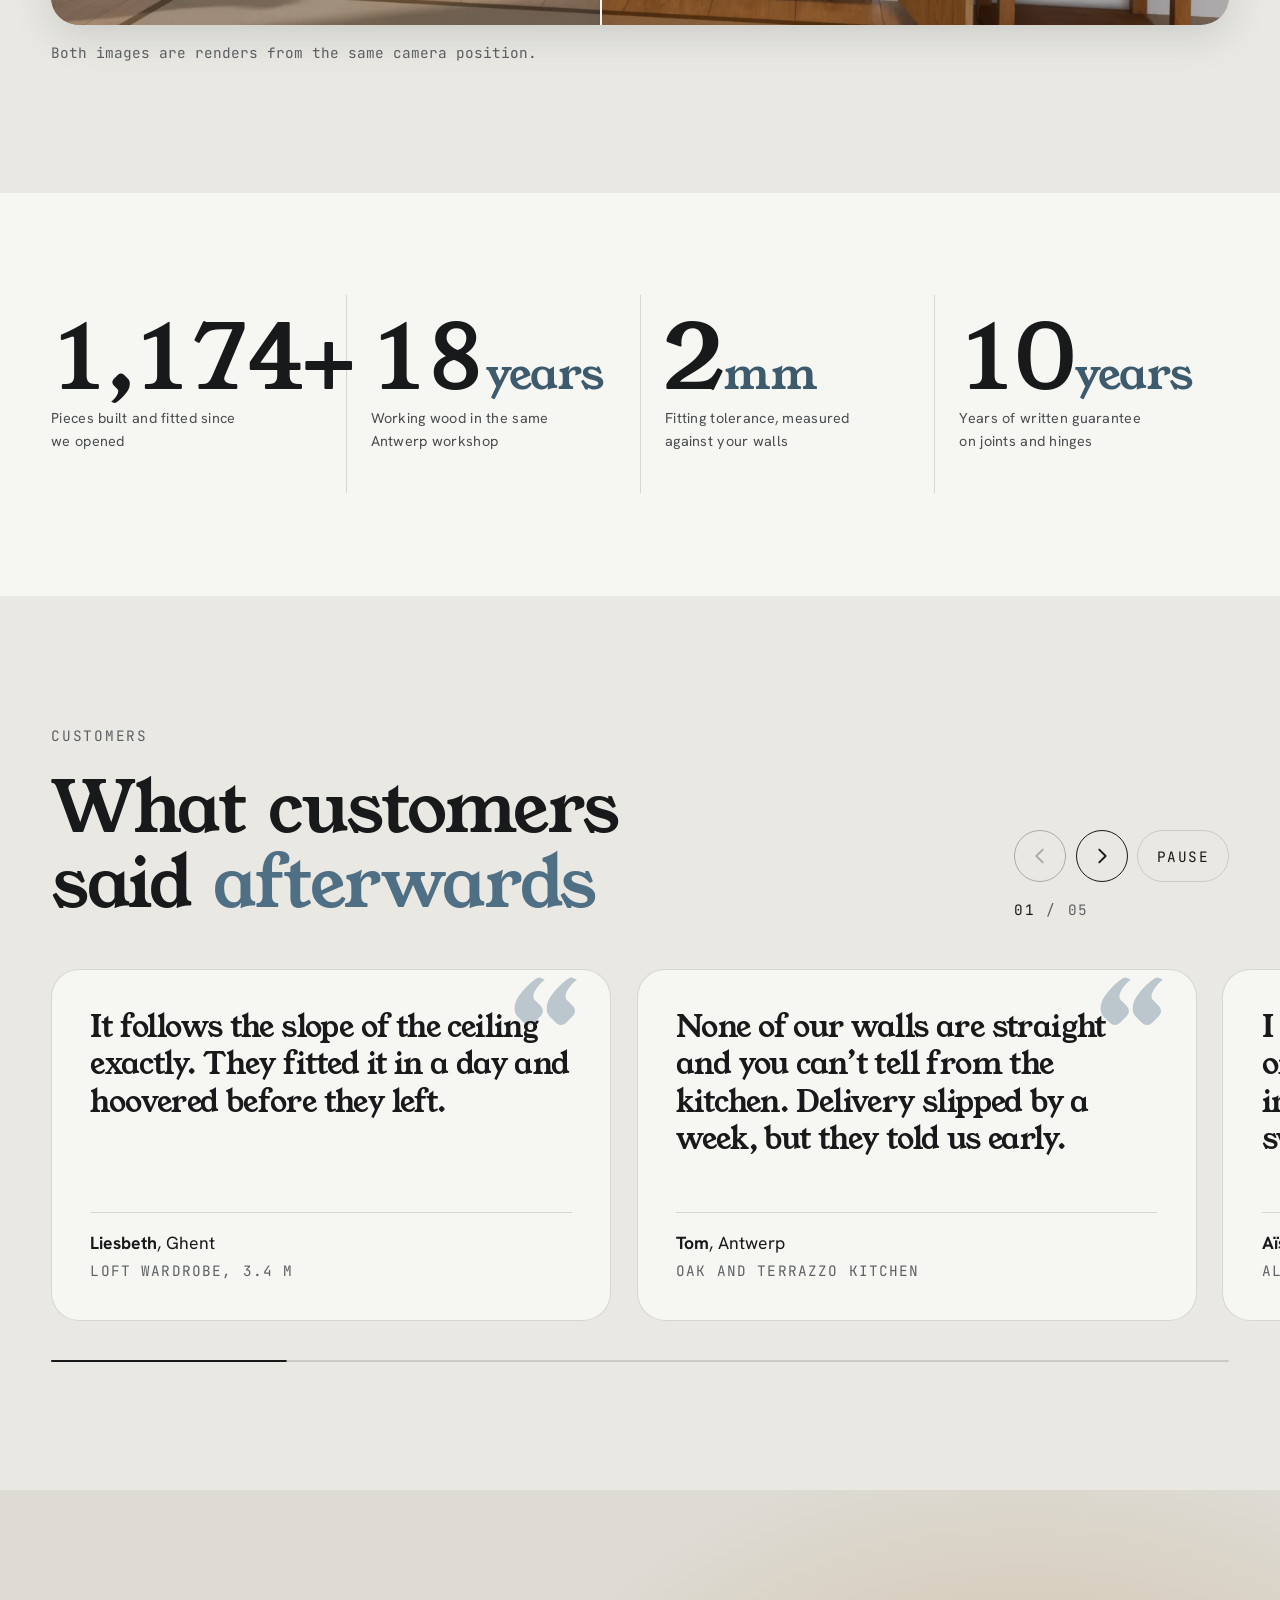
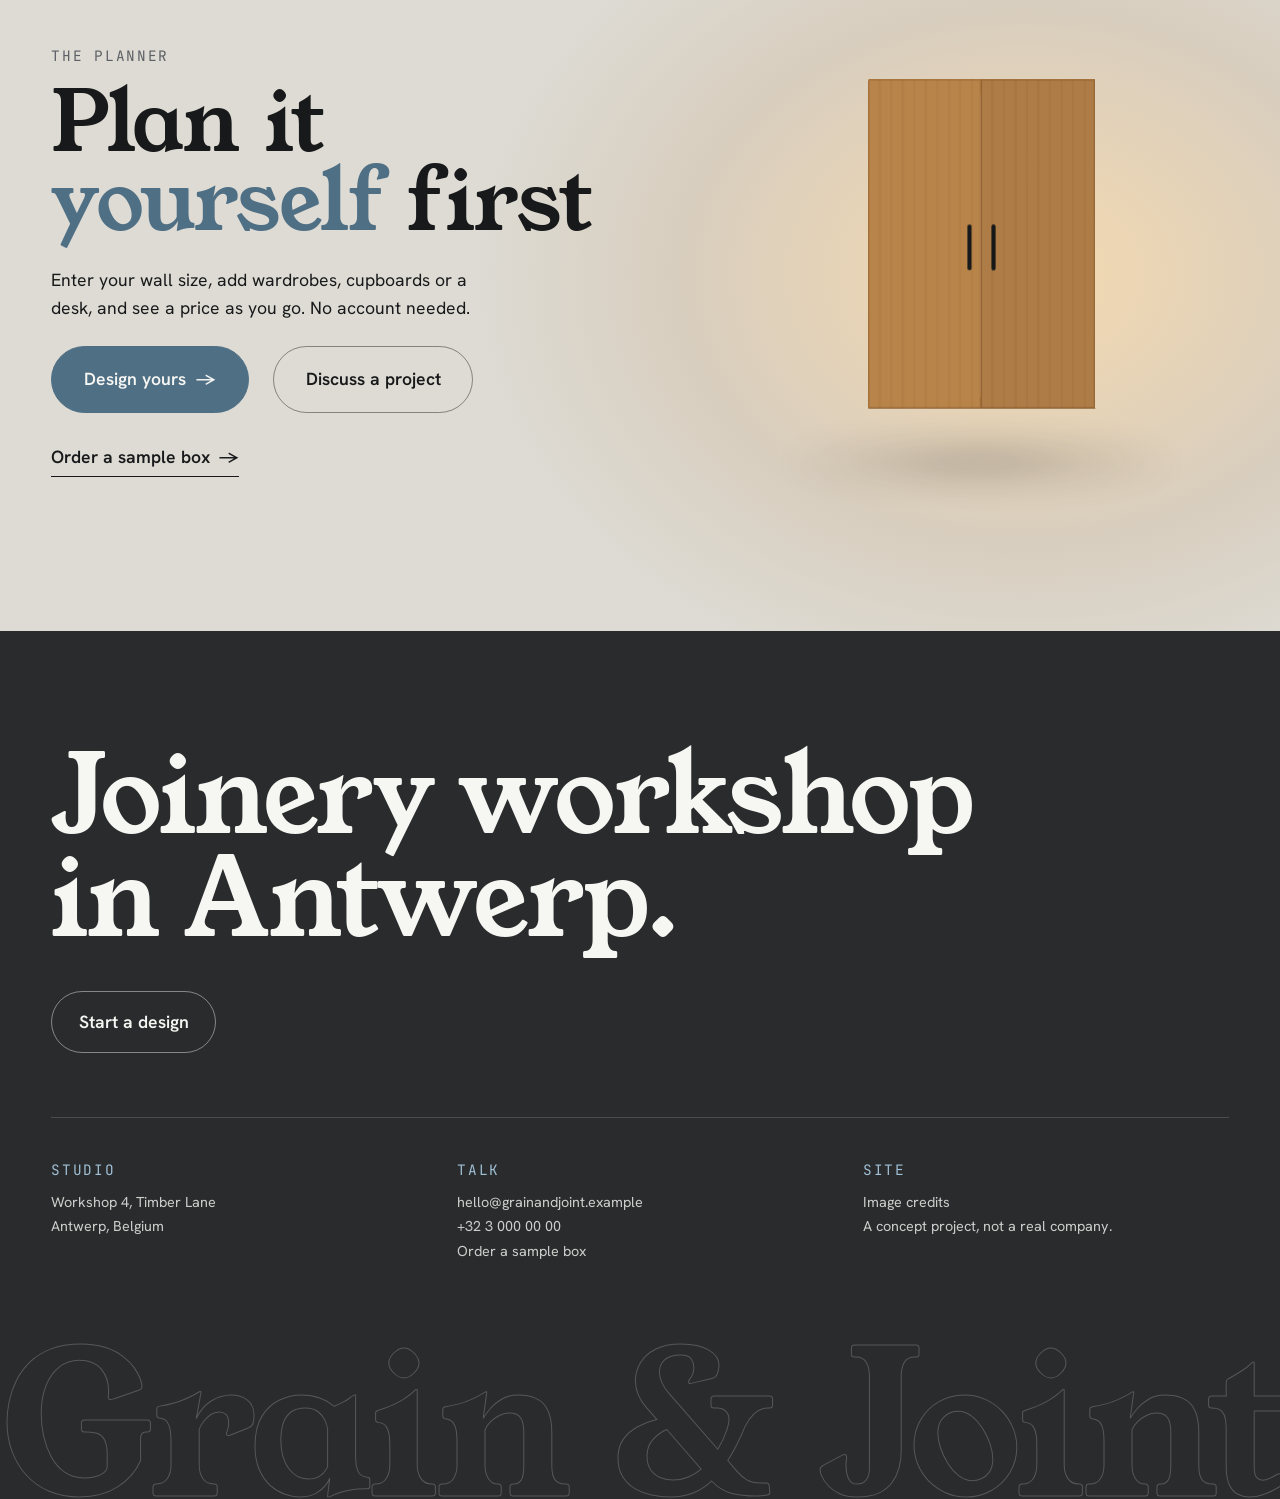
==== commit d6d85e02: "Copy edit: plainer, specific wording across the site - Headlines say what the section is instead of " ====
--- a/site/index.html
+++ b/site/index.html
@@ -55,7 +55,7 @@
   <div class="preloader" id="preloader" role="progressbar" aria-label="Loading" aria-valuemin="0" aria-valuemax="100" aria-valuenow="0">
     <div class="preloader__inner">
       <svg class="preloader__mark" viewBox="0 0 32 32" aria-hidden="true"><path d="M4 28V4h10v10h14v14z" fill="none" stroke="currentColor" stroke-width="2.2"/><path d="M14 14v14" stroke="currentColor" stroke-width="2.2"/></svg>
-      <p class="preloader__title">Setting up the workshop</p>
+      <p class="preloader__title">Loading</p>
       <div class="preloader__bar" aria-hidden="true"><i></i></div>
       <p class="preloader__pct" aria-hidden="true">0%</p>
     </div>
@@ -109,9 +109,9 @@
           <div class="hero__vignette" aria-hidden="true"></div>
 
           <div class="hero__copy container">
-            <p class="eyebrow hero__eyebrow" data-reveal="fade" data-reveal-delay="0.1">Custom built-ins · Antwerp, Belgium</p>
-            <h1 class="hero__title" data-split data-split-delay="0.15">Furniture that <em>belongs</em> to the wall.</h1>
-            <p class="hero__lede" data-reveal data-reveal-delay="0.6">Wardrobes, kitchens and wall units drawn to your room and built to the millimetre in our own workshop.</p>
+            <p class="eyebrow hero__eyebrow" data-reveal="fade" data-reveal-delay="0.1">Joinery workshop · Est. 2008</p>
+            <h1 class="hero__title" data-split data-split-delay="0.15">Built-in furniture, <em>made</em> in Antwerp.</h1>
+            <p class="hero__lede" data-reveal data-reveal-delay="0.6">We design wardrobes, kitchens and shelving for your room, build them in our workshop on Timber Lane and fit them ourselves.</p>
             <div class="hero__cta" data-reveal data-reveal-delay="0.75">
               <a class="btn btn--lg" href="configurator.html" data-magnetic>Design yours <span aria-hidden="true">→</span></a>
               <a class="btn btn--ghost btn--lg" href="contact.html" data-magnetic>Discuss a project</a>
@@ -127,7 +127,7 @@
           <div class="hero__bar" aria-hidden="true"><i></i></div>
 
           <div class="hero__end container">
-            <p class="hero__end-title">Cut to the millimetre.<br><em>Fitted in a day.</em></p>
+            <p class="hero__end-title">Built in our workshop.<br><em>Fitted in a day.</em></p>
             <div class="hero__cta">
               <a class="btn btn--lg" href="configurator.html" data-magnetic>Design yours <span aria-hidden="true">→</span></a>
               <a class="btn btn--ghost btn--lg" href="contact.html" data-magnetic>Discuss a project</a>
@@ -144,7 +144,7 @@
       <div class="container">
         <ul class="trust__list" role="list">
           <li><svg viewBox="0 0 24 24" aria-hidden="true"><path d="M12 3l7 3v5c0 4.5-3 8.2-7 10-4-1.8-7-5.5-7-10V6z"/><path d="M9 12l2.2 2.2L15.5 10"/></svg><span><b>10-year</b> guarantee</span></li>
-          <li><svg viewBox="0 0 24 24" aria-hidden="true"><path d="M8 11V6.5a1.500 1.500 0 013 0V11M11 10V5a1.500 1.500 0 013 0v5.5M14 10V6.5a1.500 1.500 0 013 0V14c0 4-2.500 7-6 7-2.500 0-4-1.500-5.5-4L4 13.500a1.500 1.500 0 012.500-1.500L8 14"/></svg><span>Fitted by the people <b>who built it</b></span></li>
+          <li><svg viewBox="0 0 24 24" aria-hidden="true"><path d="M8 11V6.5a1.500 1.500 0 013 0V11M11 10V5a1.500 1.500 0 013 0v5.5M14 10V6.5a1.500 1.500 0 013 0V14c0 4-2.500 7-6 7-2.500 0-4-1.500-5.5-4L4 13.500a1.500 1.500 0 012.500-1.500L8 14"/></svg><span>Fitted by <b>our own team</b></span></li>
           <li><svg viewBox="0 0 24 24" aria-hidden="true"><path d="M5 19c0-8 5-13 14-14 0 9-5 14-13 14"/><path d="M5 19c2-4 5-7 9-9"/></svg><span><b>FSC-certified</b> timber</span></li>
           <li><svg viewBox="0 0 24 24" aria-hidden="true"><path d="M3 15l12-12 6 6-12 12z"/><path d="M7 11l2.500 2.500M10 8l2.500 2.500M13 5l2 2"/></svg><span><b>2 mm</b> tolerance</span></li>
         </ul>
@@ -178,10 +178,10 @@
     <section class="section services" id="services-teaser">
       <div class="container">
         <header class="section-head">
-          <p class="eyebrow" data-reveal="fade">What we build</p>
-          <h2 class="section-head__title" data-split>Six ways to make a <em>wall</em> work harder.</h2>
+          <p class="eyebrow" data-reveal="fade">Services</p>
+          <h2 class="section-head__title" data-split>What we <em>make</em></h2>
           <div class="section-head__aside" data-reveal>
-            <p>Every piece is drawn for one room, cut in our workshop and fitted by the people who built it.</p>
+            <p>Everything is made to order for one room. Pick a type to see the options and typical prices.</p>
             <a class="link-arrow" href="services.html">All services</a>
           </div>
         </header>
@@ -193,7 +193,7 @@
                 <img class="service__img service__img--base" src="https://images.unsplash.com/photo-1558997519-83ea9252edf8?auto=format&fit=crop&w=900&q=80" width="900" height="1125" loading="lazy" alt="Tall oak wardrobe doors with slim black handles">
               </span>
               <span class="service__num">01</span><span class="service__arrow" aria-hidden="true">↗</span>
-              <span class="service__body"><span class="service__timber">Oak-veneer fronts, black bar handles</span><span class="service__title">Wardrobes</span><span class="service__text">Floor-to-ceiling oak storage with hanging rails and drawers that glide.</span></span>
+              <span class="service__body"><span class="service__timber">Oak-veneer fronts, black bar handles</span><span class="service__title">Wardrobes</span><span class="service__text">Floor-to-ceiling, with rails, shelves and drawers laid out around what you own.</span></span>
             </a>
           </li>
           <li>
@@ -202,7 +202,7 @@
                 <img class="service__img service__img--base" src="https://images.unsplash.com/photo-1600585152220-90363fe7e115?auto=format&fit=crop&w=900&q=80" width="900" height="1125" loading="lazy" alt="Bright kitchen with oak tall units, a white island and wooden stools">
               </span>
               <span class="service__num">02</span><span class="service__arrow" aria-hidden="true">↗</span>
-              <span class="service__body"><span class="service__timber">Oak and white lacquer, oak stools</span><span class="service__title">Kitchens</span><span class="service__text">Cabinetry that follows every wall, topped in stone, oak or terrazzo.</span></span>
+              <span class="service__body"><span class="service__timber">Oak and white lacquer, oak stools</span><span class="service__title">Kitchens</span><span class="service__text">Full kitchens and islands, with oak, stone or terrazzo worktops.</span></span>
             </a>
           </li>
           <li>
@@ -211,7 +211,7 @@
                 <img class="service__img service__img--base" src="https://images.unsplash.com/photo-1594026112284-02bb6f3352fe?auto=format&fit=crop&w=900&q=80" width="900" height="1125" loading="lazy" alt="Floating wooden shelves and cabinets around a framed picture on a warm wall">
               </span>
               <span class="service__num">03</span><span class="service__arrow" aria-hidden="true">↗</span>
-              <span class="service__body"><span class="service__timber">Oak wall cabinets, hard-wax oil</span><span class="service__title">Wall units</span><span class="service__text">Shelving, media walls and alcove units that look like the room grew them.</span></span>
+              <span class="service__body"><span class="service__timber">Oak wall cabinets, hard-wax oil</span><span class="service__title">Wall units</span><span class="service__text">Shelving, media walls and alcove cupboards.</span></span>
             </a>
           </li>
           <li>
@@ -220,7 +220,7 @@
                 <img class="service__img service__img--base" src="https://images.unsplash.com/photo-1597072689227-8882273e8f6a?auto=format&fit=crop&w=900&q=80" width="900" height="1125" loading="lazy" alt="A wall-mounted wooden desk with a floating shelf above and a wooden chair">
               </span>
               <span class="service__num">04</span><span class="service__arrow" aria-hidden="true">↗</span>
-              <span class="service__body"><span class="service__timber">Oak-veneer top, wall-hung</span><span class="service__title">Desks &amp; studies</span><span class="service__text">Quiet workspaces with hidden cabling, deep drawers and good light.</span></span>
+              <span class="service__body"><span class="service__timber">Oak-veneer top, wall-hung</span><span class="service__title">Desks &amp; studies</span><span class="service__text">Desks for alcoves, attics and window bays, with the cables hidden.</span></span>
             </a>
           </li>
           <li>
@@ -229,7 +229,7 @@
                 <img class="service__img service__img--base" src="https://images.unsplash.com/photo-1617806118233-18e1de247200?auto=format&fit=crop&w=900&q=80" width="900" height="1125" loading="lazy" alt="A set dining table with green chairs under a round mirror">
               </span>
               <span class="service__num">05</span><span class="service__arrow" aria-hidden="true">↗</span>
-              <span class="service__body"><span class="service__timber">Ash table, soft oil finish</span><span class="service__title">Tables</span><span class="service__text">Solid-wood dining and island tables, jointed by hand and oiled twice.</span></span>
+              <span class="service__body"><span class="service__timber">Ash table, soft oil finish</span><span class="service__title">Tables</span><span class="service__text">Dining tables in solid oak, walnut or ash, sized to your room.</span></span>
             </a>
           </li>
           <li>
@@ -238,7 +238,7 @@
                 <img class="service__img service__img--base" src="https://images.unsplash.com/photo-1600607687939-ce8a6c25118c?auto=format&fit=crop&w=900&q=80" width="900" height="1125" loading="lazy" alt="A low built-in bench running along a timber-clad living room wall">
               </span>
               <span class="service__num">06</span><span class="service__arrow" aria-hidden="true">↗</span>
-              <span class="service__body"><span class="service__timber">Oak cladding, built-in bench</span><span class="service__title">Window seats &amp; nooks</span><span class="service__text">Benches with hidden storage that turn a bay into the best seat in the house.</span></span>
+              <span class="service__body"><span class="service__timber">Oak cladding, built-in bench</span><span class="service__title">Window seats &amp; nooks</span><span class="service__text">Seats with drawers or lift-up lids, built into a window or bay.</span></span>
             </a>
           </li>
         </ul>
@@ -251,8 +251,8 @@
         <div class="process__track">
           <div class="process__intro">
             <p class="eyebrow">How it works</p>
-            <h2 class="process__title" data-split>From tape measure to <em>fitted</em>.</h2>
-            <p>Five steps, one team, and a fixed price before we cut a single board. Then we stay in touch.</p>
+            <h2 class="process__title" data-split>How a project <em>runs</em></h2>
+            <p>You get a fixed price before we cut anything. Most projects take 5 to 12 weeks from signed design to fitting.</p>
             <p class="process__hint" aria-hidden="true">Keep scrolling <span>→</span></p>
           </div>
           <article class="process__step" data-step>
@@ -260,7 +260,7 @@
             <div class="process__copy">
               <svg class="process__icon" viewBox="0 0 64 64" aria-hidden="true"><path d="M6 24h52v16H6z" fill="none" stroke="currentColor" stroke-width="2"/><path d="M14 24v8M22 24v5M30 24v8M38 24v5M46 24v8M54 24v5" stroke="currentColor" stroke-width="2"/></svg>
               <h3>Measure</h3>
-              <p>We visit, scan every wall and note the sockets, skirting and the slope of your floor. Rooms are never square, so we do not pretend they are.</p>
+              <p>We come round and laser-scan the walls, floor and ceiling, including sockets, skirting and how much the floor slopes.</p>
               <p class="process__meta">Laser-scanned · 2 mm tolerance</p>
             </div>
           </article>
@@ -269,7 +269,7 @@
             <div class="process__copy">
               <svg class="process__icon" viewBox="0 0 64 64" aria-hidden="true"><path d="M10 52V12h30v40z" fill="none" stroke="currentColor" stroke-width="2"/><path d="M40 20l14 6v26H40M10 32h30" fill="none" stroke="currentColor" stroke-width="2"/></svg>
               <h3>Design</h3>
-              <p>You see your room in 3D and change doors, shelves and timber until it feels right. The configurator gives a live price and a cut list as you go.</p>
+              <p>We model the room in 3D and you choose doors, shelves and wood. The planner shows the price as you change things.</p>
               <p class="process__meta">3D proposal · fixed quote</p>
             </div>
           </article>
@@ -278,7 +278,7 @@
             <div class="process__copy">
               <svg class="process__icon" viewBox="0 0 64 64" aria-hidden="true"><path d="M8 40l26-26 8 8-26 26z" fill="none" stroke="currentColor" stroke-width="2"/><path d="M42 22l6-6 6 6-6 6M14 48l-6 8 8-6" fill="none" stroke="currentColor" stroke-width="2"/></svg>
               <h3>Make</h3>
-              <p>Boards are cut, jointed and glued in our Antwerp workshop. Every drawer is dovetailed, every door is hung and adjusted before it leaves the building.</p>
+              <p>We cut, joint and glue everything in our Antwerp workshop, and hang and adjust the doors there before anything is delivered.</p>
               <p class="process__meta">Built in-house · 4 to 8 weeks</p>
             </div>
           </article>
@@ -287,7 +287,7 @@
             <div class="process__copy">
               <svg class="process__icon" viewBox="0 0 64 64" aria-hidden="true"><path d="M8 30L32 10l24 20" fill="none" stroke="currentColor" stroke-width="2"/><path d="M14 28v26h36V28M26 54V38h12v16" fill="none" stroke="currentColor" stroke-width="2"/></svg>
               <h3>Fit</h3>
-              <p>The same people who built it install it, usually in one day, and leave the room cleaner than they found it. A ten-year guarantee comes with the keys.</p>
+              <p>The people who built it install it, usually in one day (two for kitchens), and take the offcuts and dust sheets with them.</p>
               <p class="process__meta">Fitted in 1 day · 10-year guarantee</p>
             </div>
           </article>
@@ -296,7 +296,7 @@
             <div class="process__copy">
               <svg class="process__icon" viewBox="0 0 64 64" aria-hidden="true"><path d="M32 54C18 48 10 38 10 26c8 0 16 3 22 12 6-9 14-12 22-12 0 12-8 22-22 28z" fill="none" stroke="currentColor" stroke-width="2"/><path d="M32 54V38" fill="none" stroke="currentColor" stroke-width="2"/></svg>
               <h3>Aftercare</h3>
-              <p>We return after six weeks to adjust doors and runners as the timber settles, and send a care guide for your finish. Anything that needs attention, we fix.</p>
+              <p>Wood moves a little in the first weeks, so we come back after six weeks to adjust doors and runners. If something needs fixing later, call us.</p>
               <p class="process__meta">Visit at 6 weeks · care guide</p>
             </div>
           </article>
@@ -309,10 +309,10 @@
     <section class="section section--paper-2 beforeafter">
       <div class="container">
         <header class="section-head">
-          <p class="eyebrow" data-reveal="fade">Before &amp; after</p>
-          <h2 class="section-head__title" data-split>A bare wall becomes the <em>best</em> wall.</h2>
+          <p class="eyebrow" data-reveal="fade">Same alcove, same camera</p>
+          <h2 class="section-head__title" data-split>Before and <em>after</em></h2>
           <div class="section-head__aside" data-reveal>
-            <p>Drag the handle, or focus it and use the arrow keys, to compare the same alcove empty and then fitted with a built-in oak wardrobe.</p>
+            <p>Drag the handle (or use the arrow keys) to compare the empty alcove with the fitted oak wardrobe.</p>
           </div>
         </header>
         <div class="ba" data-ba data-cursor="Drag" data-reveal="scale">
@@ -326,7 +326,7 @@
             <span class="ba__grip" aria-hidden="true"><svg viewBox="0 0 24 24"><path d="M9 6l-6 6 6 6M15 6l6 6-6 6" fill="none" stroke="currentColor" stroke-width="2" stroke-linecap="round" stroke-linejoin="round"/></svg></span>
           </div>
         </div>
-        <p class="ba__caption" data-reveal="fade">Both views are path-traced renders of the same alcove from the same camera. Your own before and after starts with a tape measure.</p>
+        <p class="ba__caption" data-reveal="fade">Both images are renders from the same camera position.</p>
       </div>
     </section>
 
@@ -334,10 +334,10 @@
     <section class="section stats" aria-label="Grain &amp; Joint in numbers">
       <div class="container">
         <div class="stats__grid" data-reveal-group="0.1">
-          <div class="stat"><p class="stat__num"><span data-count="1200" data-suffix="+">0</span></p><p class="stat__label">Pieces built and fitted since the workshop opened</p></div>
+          <div class="stat"><p class="stat__num"><span data-count="1200" data-suffix="+">0</span></p><p class="stat__label">Pieces built and fitted since we opened</p></div>
           <div class="stat"><p class="stat__num"><span data-count="18">0</span><span class="stat__suffix">years</span></p><p class="stat__label">Working wood in the same Antwerp workshop</p></div>
           <div class="stat"><p class="stat__num"><span data-count="2">0</span><span class="stat__suffix">mm</span></p><p class="stat__label">Fitting tolerance, measured against your walls</p></div>
-          <div class="stat"><p class="stat__num"><span data-count="10">0</span><span class="stat__suffix">years</span></p><p class="stat__label">Written guarantee on every joint and hinge</p></div>
+          <div class="stat"><p class="stat__num"><span data-count="10">0</span><span class="stat__suffix">years</span></p><p class="stat__label">Years of written guarantee on joints and hinges</p></div>
         </div>
       </div>
     </section>
@@ -346,8 +346,8 @@
     <section class="section section--paper-2 testimonials" aria-roledescription="carousel" aria-label="Customer stories">
       <div class="container">
         <header class="section-head">
-          <p class="eyebrow" data-reveal="fade">Kind words</p>
-          <h2 class="section-head__title" data-split>Rooms people <em>live</em> in.</h2>
+          <p class="eyebrow" data-reveal="fade">Customers</p>
+          <h2 class="section-head__title" data-split>What customers said <em>afterwards</em></h2>
           <div class="section-head__aside t-controls" data-reveal>
             <div class="t-buttons">
               <button class="t-btn" type="button" data-prev aria-label="Previous story"><svg viewBox="0 0 24 24" aria-hidden="true"><path d="M15 5l-7 7 7 7" fill="none" stroke="currentColor" stroke-width="2" stroke-linecap="round" stroke-linejoin="round"/></svg></button>
@@ -360,11 +360,11 @@
       </div>
       <div class="t-viewport" data-carousel data-cursor="Drag">
         <ul class="t-track">
-          <li class="t-slide"><figure class="t-card"><span class="t-quote" aria-hidden="true">“</span><blockquote>The wardrobe fits the sloping ceiling so well that guests ask where the join is. It is the first thing I show people.</blockquote><figcaption><span class="t-who"><strong>Liesbeth</strong>, Ghent</span><span class="t-meta">Loft wardrobe, 3.4 m</span></figcaption></figure></li>
-          <li class="t-slide"><figure class="t-card"><span class="t-quote" aria-hidden="true">“</span><blockquote>They found 14 mm of wall we did not know we had and used every millimetre. The kitchen looks like the house was built around it.</blockquote><figcaption><span class="t-who"><strong>Tom</strong>, Antwerp</span><span class="t-meta">Oak and terrazzo kitchen</span></figcaption></figure></li>
-          <li class="t-slide"><figure class="t-card"><span class="t-quote" aria-hidden="true">“</span><blockquote>I designed the alcove shelves in the 3D tool on a Sunday and the quote matched to the euro. Fitted in one day, no dust left behind.</blockquote><figcaption><span class="t-who"><strong>Aïsha</strong>, Brussels</span><span class="t-meta">Alcove shelving, ash</span></figcaption></figure></li>
-          <li class="t-slide"><figure class="t-card"><span class="t-quote" aria-hidden="true">“</span><blockquote>Our bay window is now the favourite spot in the house. The storage underneath swallowed every board game we own.</blockquote><figcaption><span class="t-who"><strong>Pieter</strong>, Leuven</span><span class="t-meta">Window seat with drawers</span></figcaption></figure></li>
-          <li class="t-slide"><figure class="t-card"><span class="t-quote" aria-hidden="true">“</span><blockquote>A desk that hides every cable and still feels like a piece of furniture. Two years in and nothing has moved a millimetre.</blockquote><figcaption><span class="t-who"><strong>Sofie</strong>, Mechelen</span><span class="t-meta">Study desk, walnut</span></figcaption></figure></li>
+          <li class="t-slide"><figure class="t-card"><span class="t-quote" aria-hidden="true">“</span><blockquote>It follows the slope of the ceiling exactly. They fitted it in a day and hoovered before they left.</blockquote><figcaption><span class="t-who"><strong>Liesbeth</strong>, Ghent</span><span class="t-meta">Loft wardrobe, 3.4 m</span></figcaption></figure></li>
+          <li class="t-slide"><figure class="t-card"><span class="t-quote" aria-hidden="true">“</span><blockquote>None of our walls are straight and you can’t tell from the kitchen. Delivery slipped by a week, but they told us early.</blockquote><figcaption><span class="t-who"><strong>Tom</strong>, Antwerp</span><span class="t-meta">Oak and terrazzo kitchen</span></figcaption></figure></li>
+          <li class="t-slide"><figure class="t-card"><span class="t-quote" aria-hidden="true">“</span><blockquote>I planned the alcove shelves online first. The final quote came in about €200 higher because I switched to ash.</blockquote><figcaption><span class="t-who"><strong>Aïsha</strong>, Brussels</span><span class="t-meta">Alcove shelving, ash</span></figcaption></figure></li>
+          <li class="t-slide"><figure class="t-card"><span class="t-quote" aria-hidden="true">“</span><blockquote>The kids sit in the window seat more than on the sofa now. The drawers hold all our board games.</blockquote><figcaption><span class="t-who"><strong>Pieter</strong>, Leuven</span><span class="t-meta">Window seat with drawers</span></figcaption></figure></li>
+          <li class="t-slide"><figure class="t-card"><span class="t-quote" aria-hidden="true">“</span><blockquote>Two years on and the drawers still run smoothly. The cable tray means I don’t see a single wire.</blockquote><figcaption><span class="t-who"><strong>Sofie</strong>, Mechelen</span><span class="t-meta">Study desk, walnut</span></figcaption></figure></li>
         </ul>
       </div>
       <div class="container"><div class="t-progress" aria-hidden="true"><i></i></div></div>
@@ -374,9 +374,9 @@
     <section class="cta section--sand" aria-label="Design your own">
       <div class="container cta__inner">
         <div class="cta__copy">
-          <p class="eyebrow" data-reveal="fade">The configurator</p>
-          <h2 class="display cta__title" data-split>Draw the wall you have <em>always</em> wanted.</h2>
-          <p data-reveal data-reveal-delay="0.2">Set your room, drop in wardrobes, kitchens and desks, and watch the price and cut list update in real time. No account, nothing sent anywhere until you ask.</p>
+          <p class="eyebrow" data-reveal="fade">The planner</p>
+          <h2 class="display cta__title" data-split>Plan it <em>yourself</em> first</h2>
+          <p data-reveal data-reveal-delay="0.2">Enter your wall size, add wardrobes, cupboards or a desk, and see a price as you go. No account needed.</p>
           <div class="cta__actions" data-reveal data-reveal-delay="0.3">
             <a class="btn btn--accent btn--lg" href="configurator.html" data-magnetic="0.4">Design yours <span aria-hidden="true">→</span></a>
             <a class="btn btn--ghost btn--lg" href="contact.html" data-magnetic>Discuss a project</a>
@@ -408,7 +408,7 @@
   <footer class="site-footer">
     <div class="container site-footer__inner">
       <div>
-        <p class="site-footer__big">Made to measure.<br>Made to last.</p>
+        <p class="site-footer__big">Joinery workshop<br>in Antwerp.</p>
         <a class="btn btn--ghost" href="configurator.html">Start a design</a>
       </div>
       <div class="site-footer__cols">
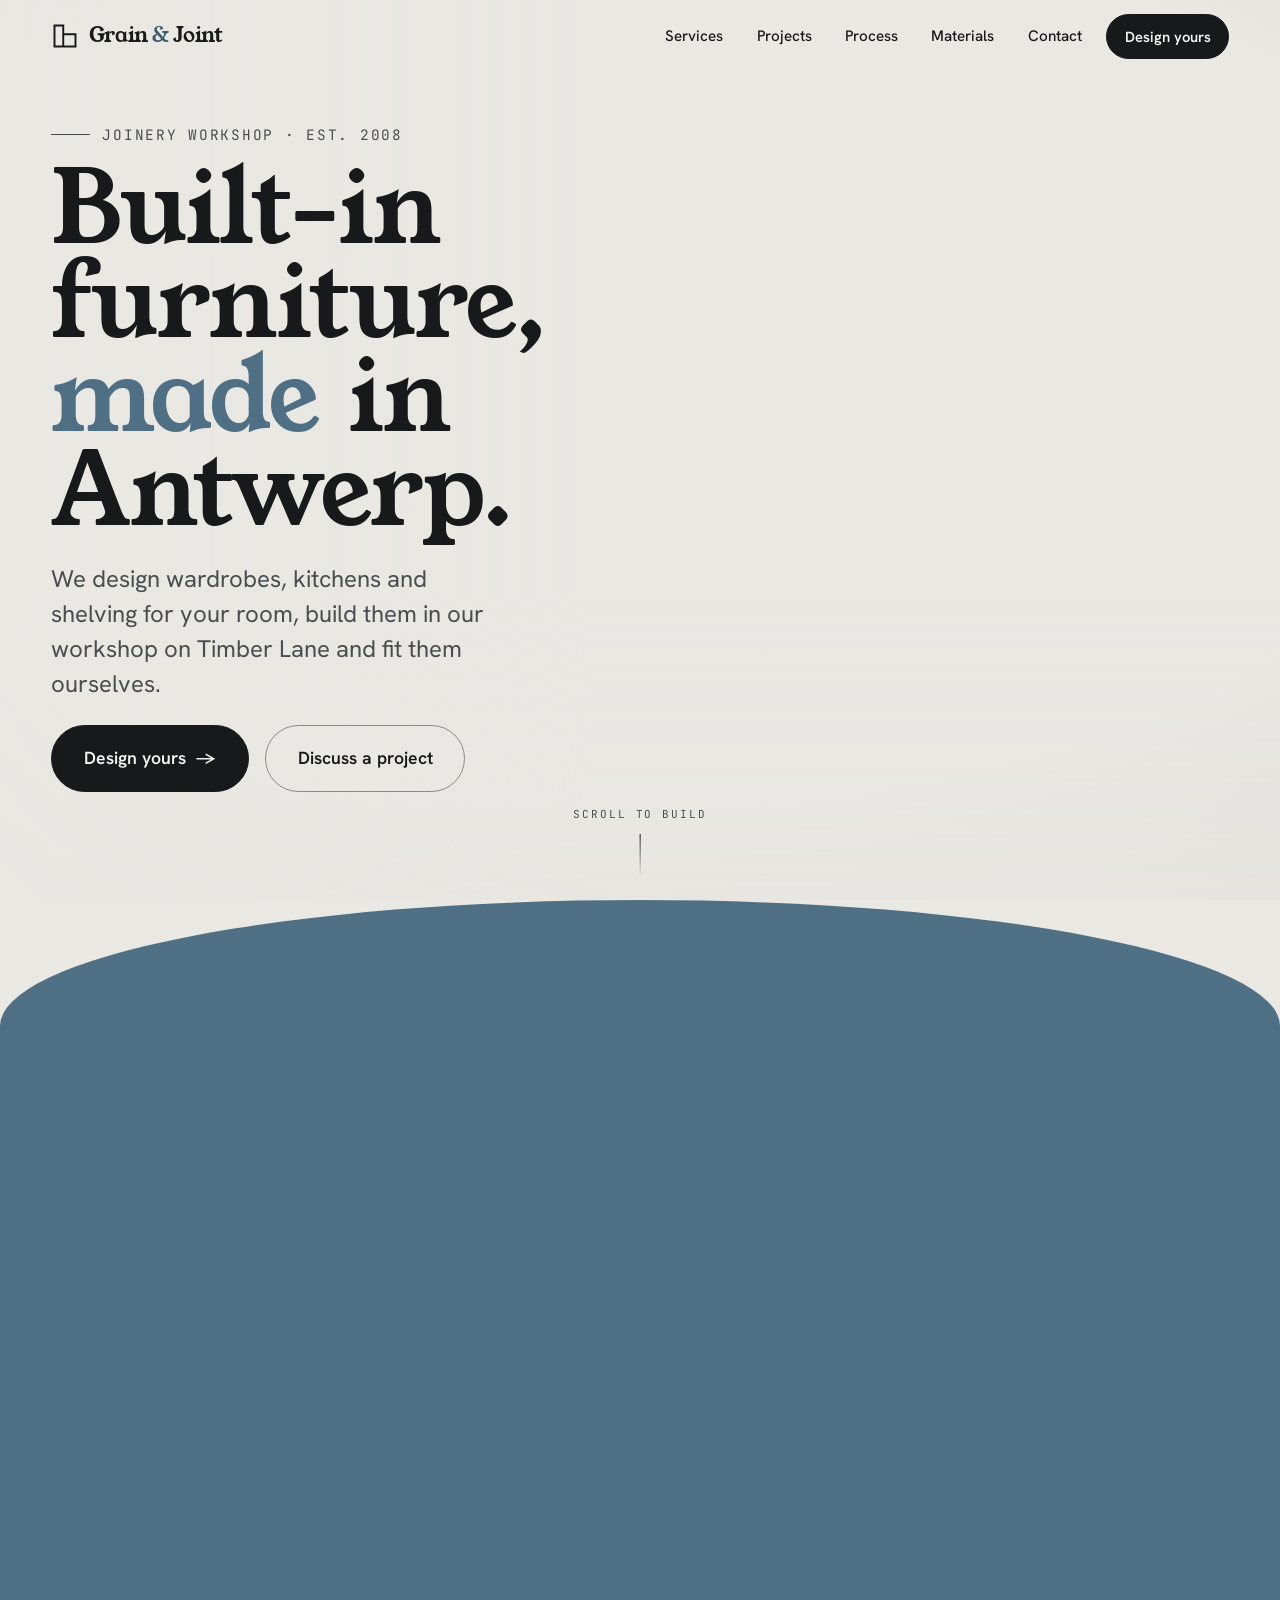
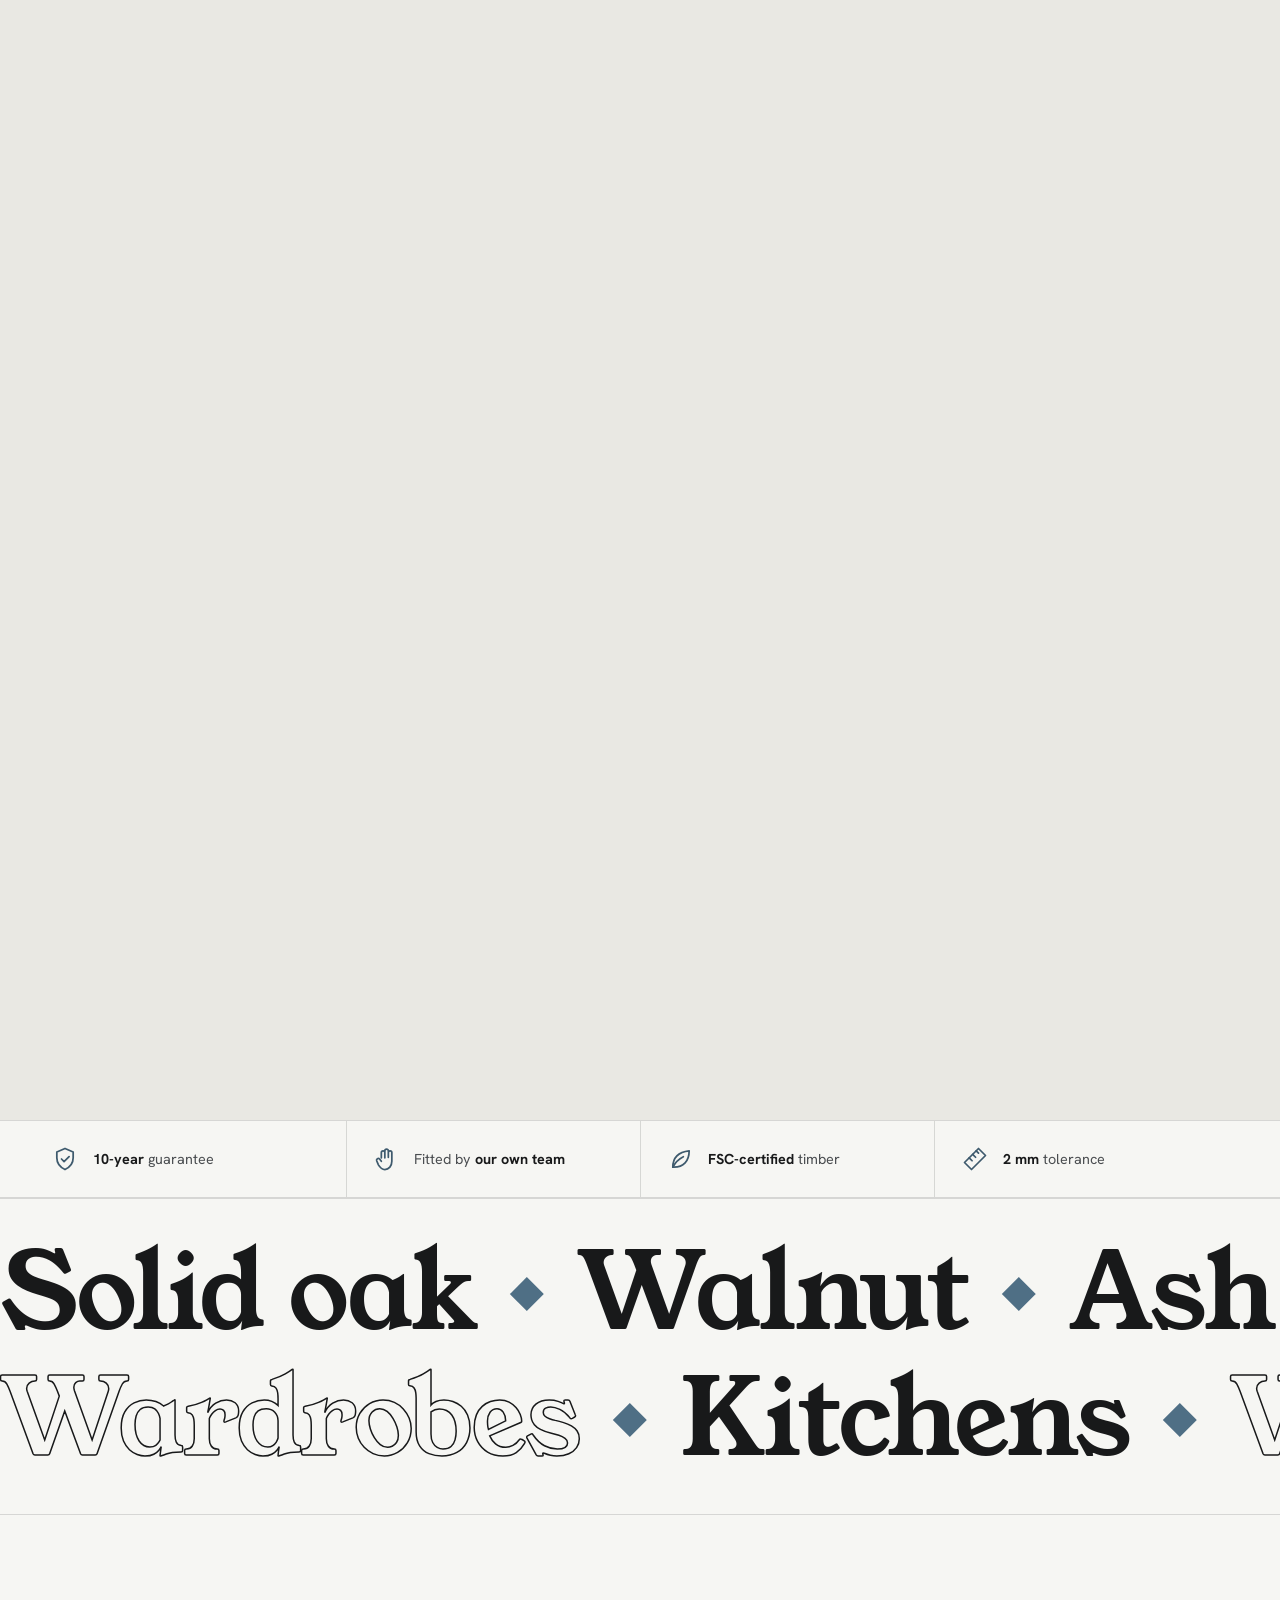
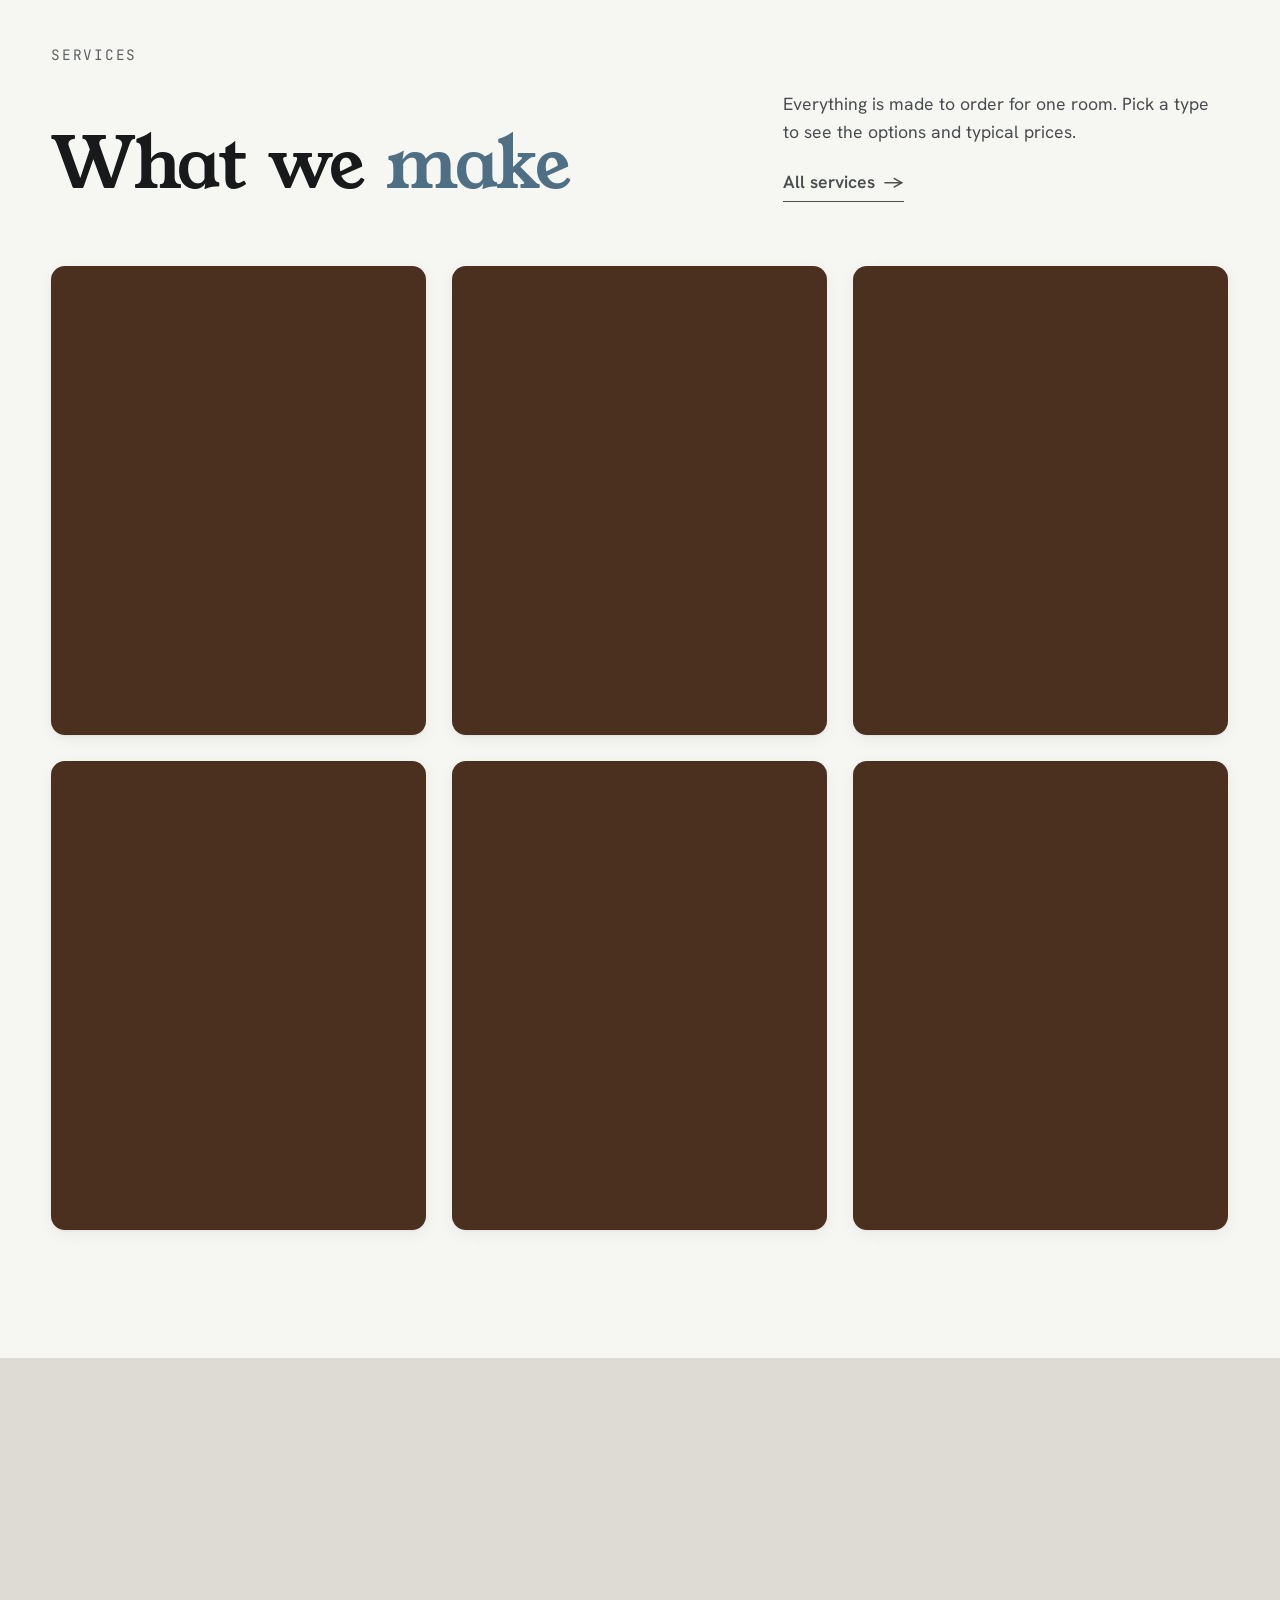
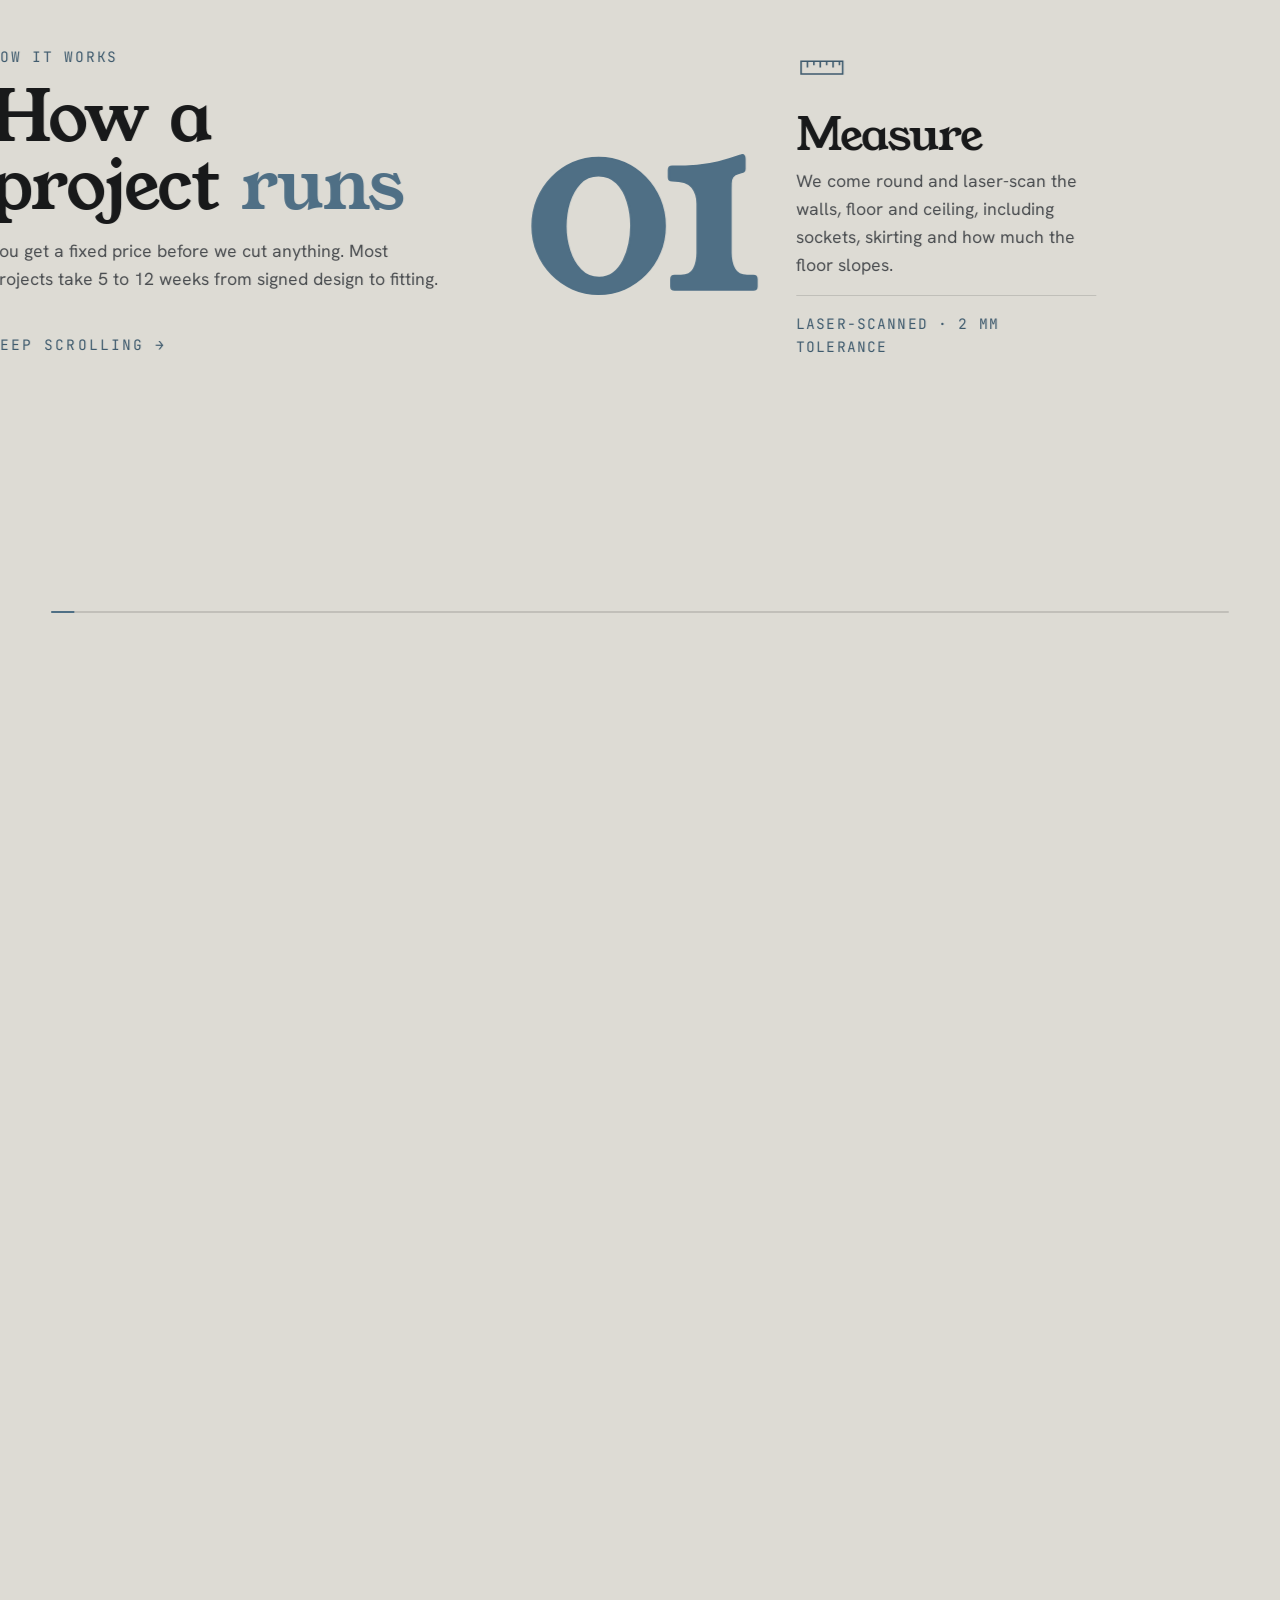
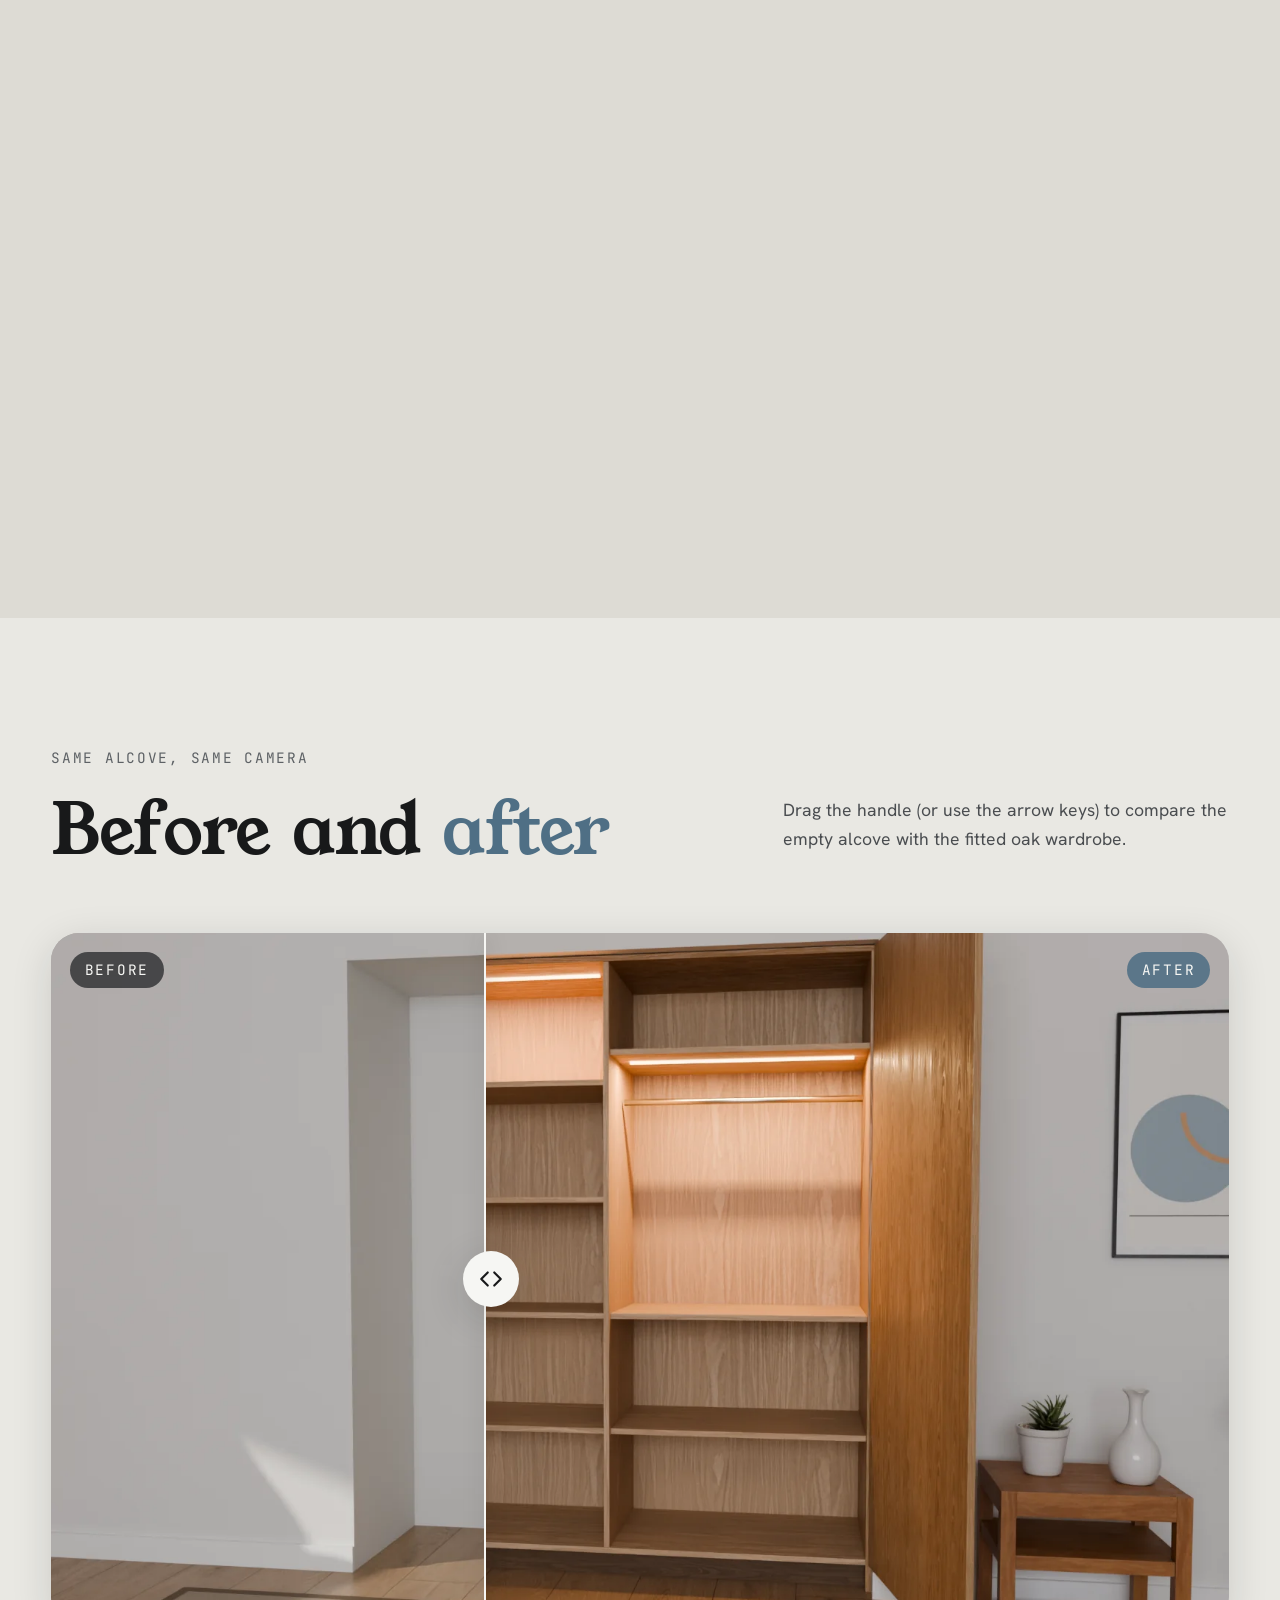
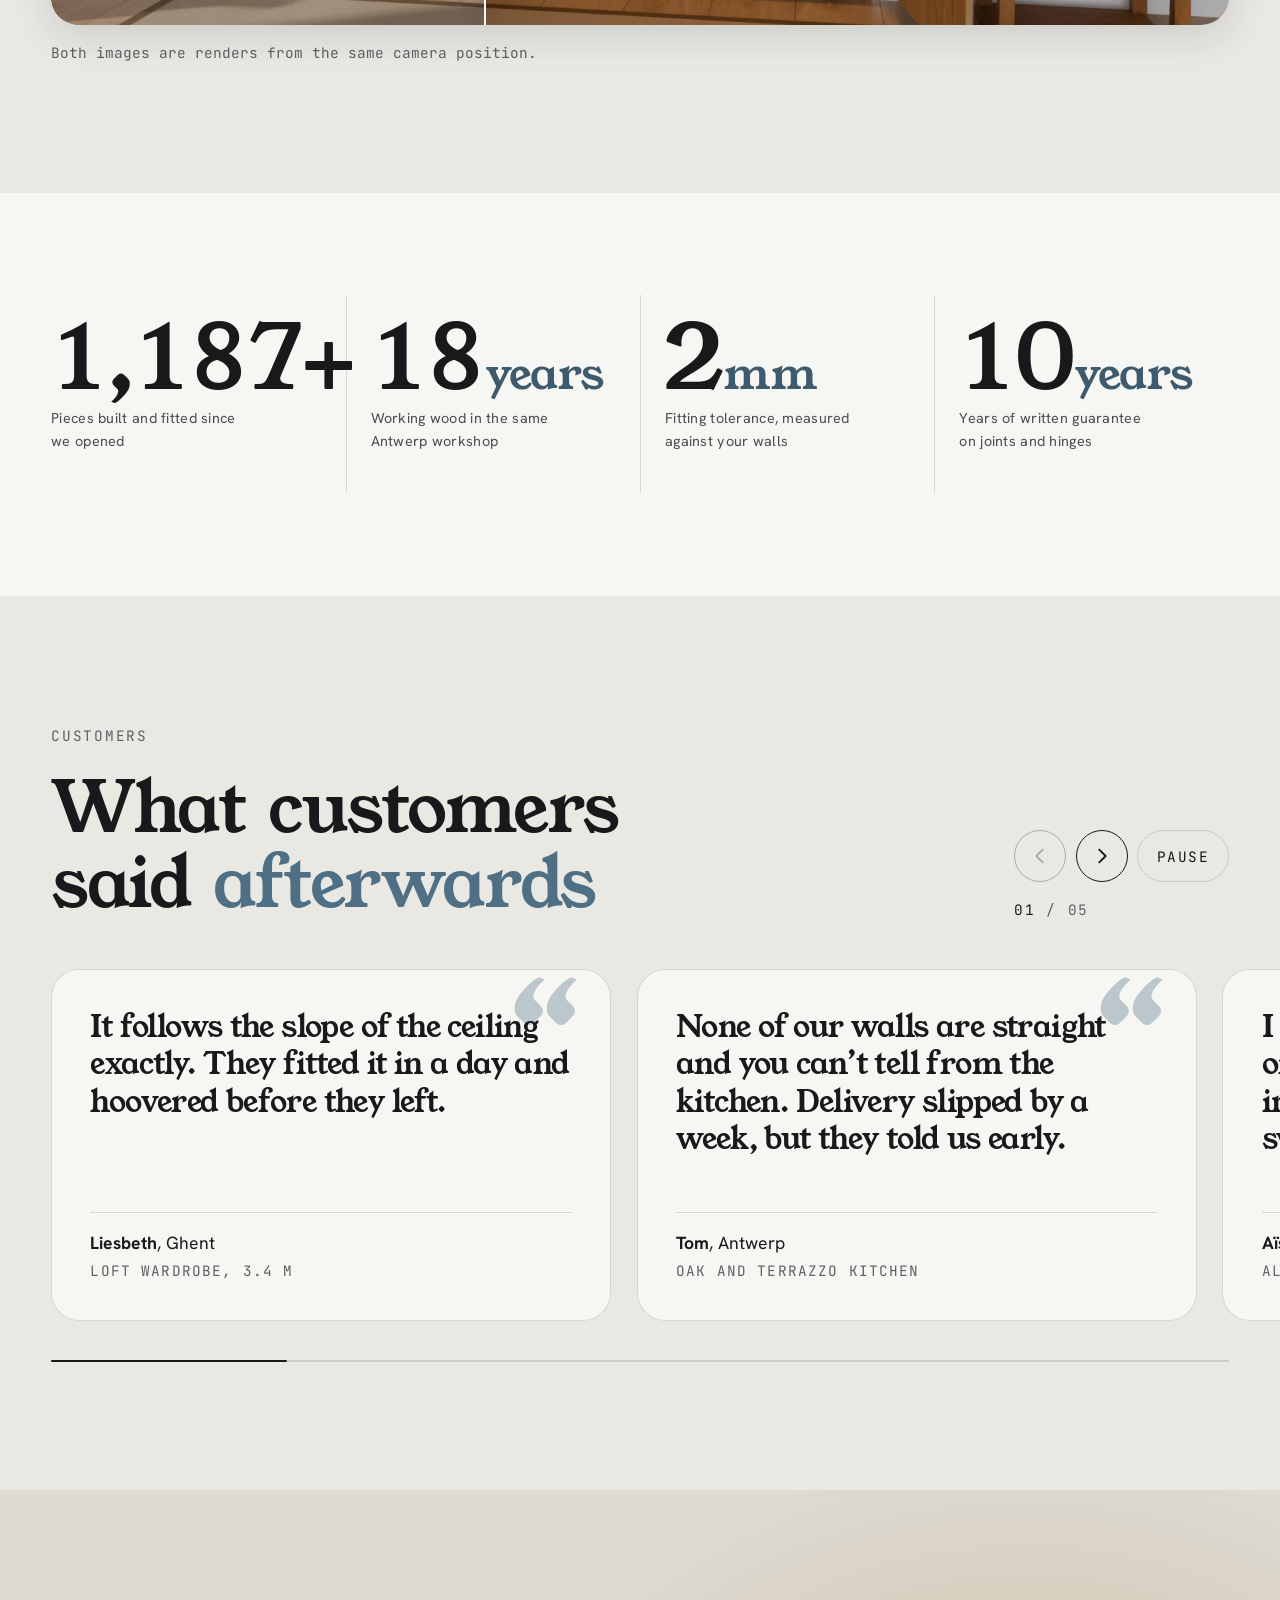
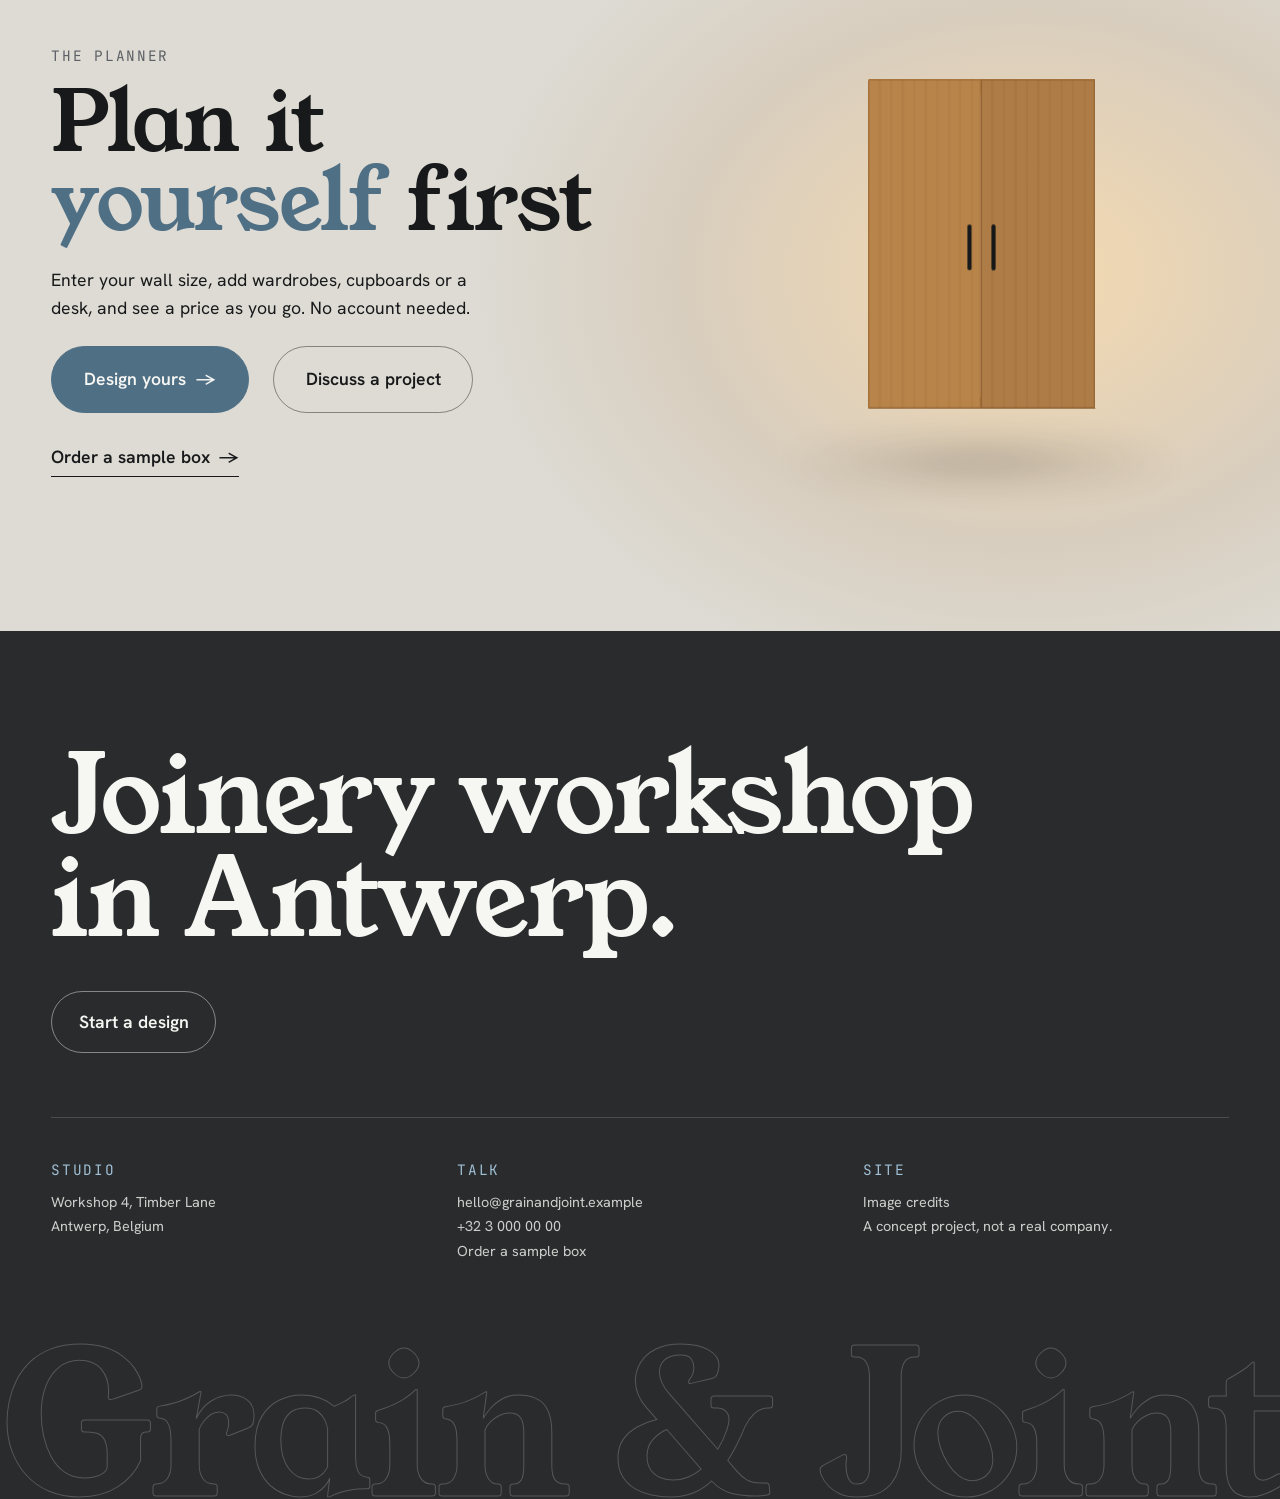
==== commit ee197c31: "Hero: version the frame and image URLs so browsers fetch the new render The re-rendered frames kept " ====
--- a/site/index.html
+++ b/site/index.html
@@ -103,7 +103,7 @@
 
           <!-- Fallback when WebGL is unavailable: the finished wardrobe, rendered in Blender (Cycles) -->
           <div class="hero__still" aria-hidden="true">
-            <img src="assets/3d/hero-still.webp" width="1920" height="1080" alt="" decoding="async">
+            <img src="assets/3d/hero-still.webp?v=2" width="1920" height="1080" alt="" decoding="async">
           </div>
 
           <div class="hero__vignette" aria-hidden="true"></div>
@@ -316,9 +316,9 @@
           </div>
         </header>
         <div class="ba" data-ba data-cursor="Drag" data-reveal="scale">
-          <img class="ba__img" id="ba-after" src="assets/3d/ba-after.webp" loading="lazy" decoding="async" alt="After: the same alcove fitted with a built-in oak wardrobe, doors open and lit by warm LED strips" width="1600" height="1000">
+          <img class="ba__img" id="ba-after" src="assets/3d/ba-after.webp?v=2" loading="lazy" decoding="async" alt="After: the same alcove fitted with a built-in oak wardrobe, doors open and lit by warm LED strips" width="1600" height="1000">
           <div class="ba__before">
-            <img class="ba__img" id="ba-before" src="assets/3d/ba-before.webp" loading="lazy" decoding="async" alt="Before: the same alcove, empty, in a furnished room" width="1600" height="1000">
+            <img class="ba__img" id="ba-before" src="assets/3d/ba-before.webp?v=2" loading="lazy" decoding="async" alt="Before: the same alcove, empty, in a furnished room" width="1600" height="1000">
           </div>
                     <span class="ba__tag ba__tag--before" aria-hidden="true">Before</span>
           <span class="ba__tag ba__tag--after" aria-hidden="true">After</span>
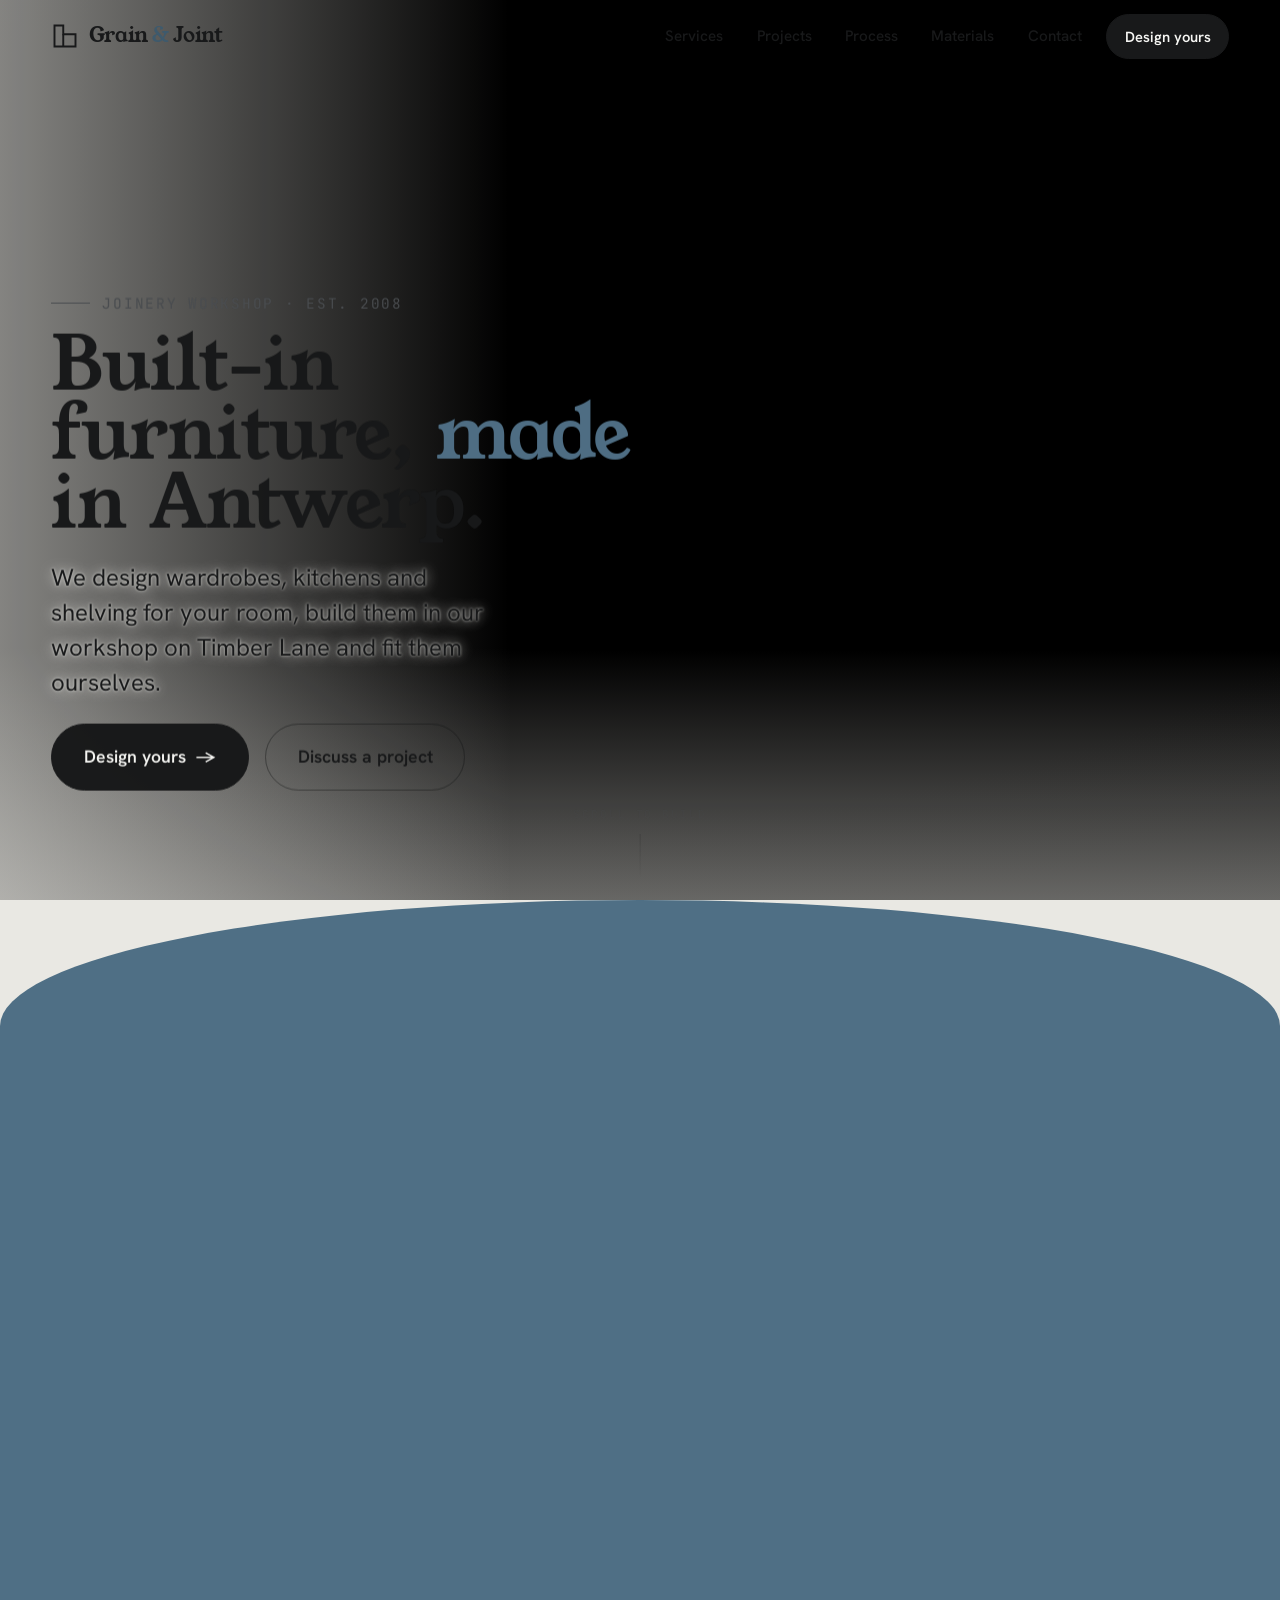
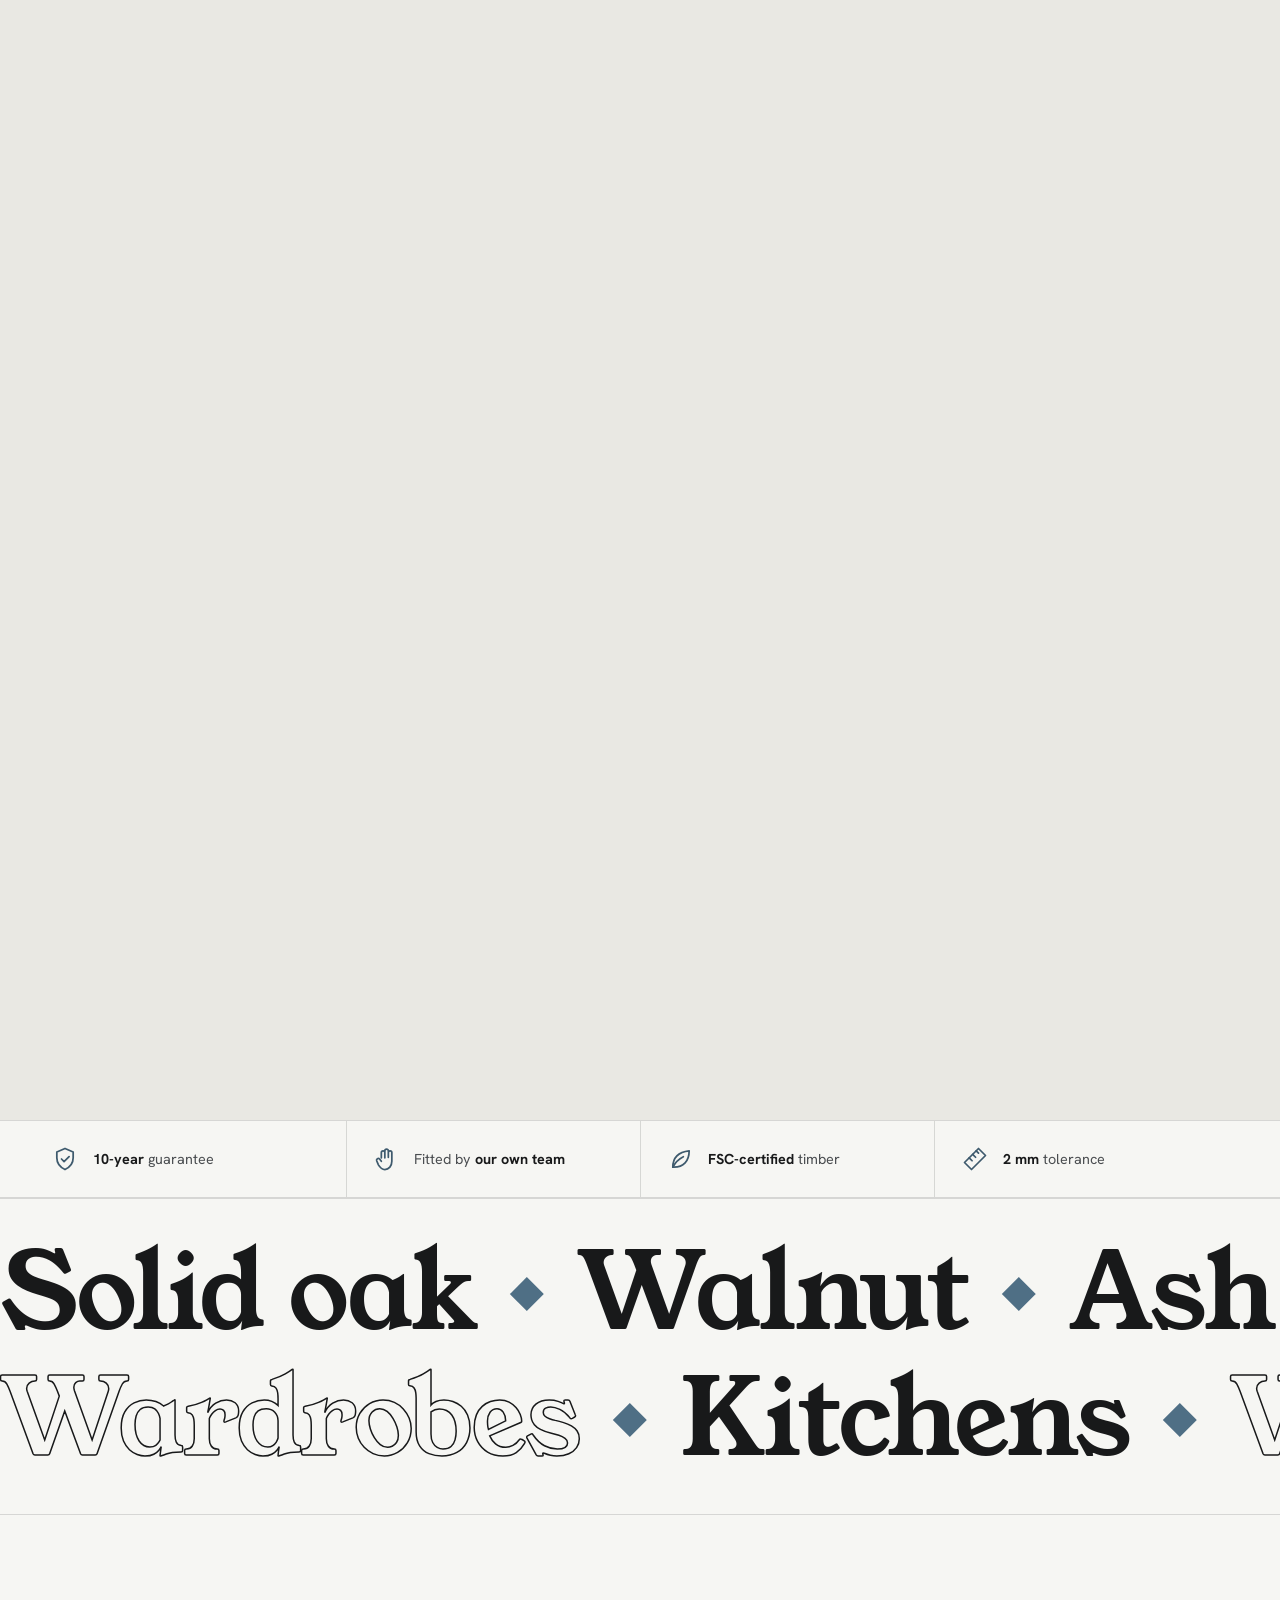
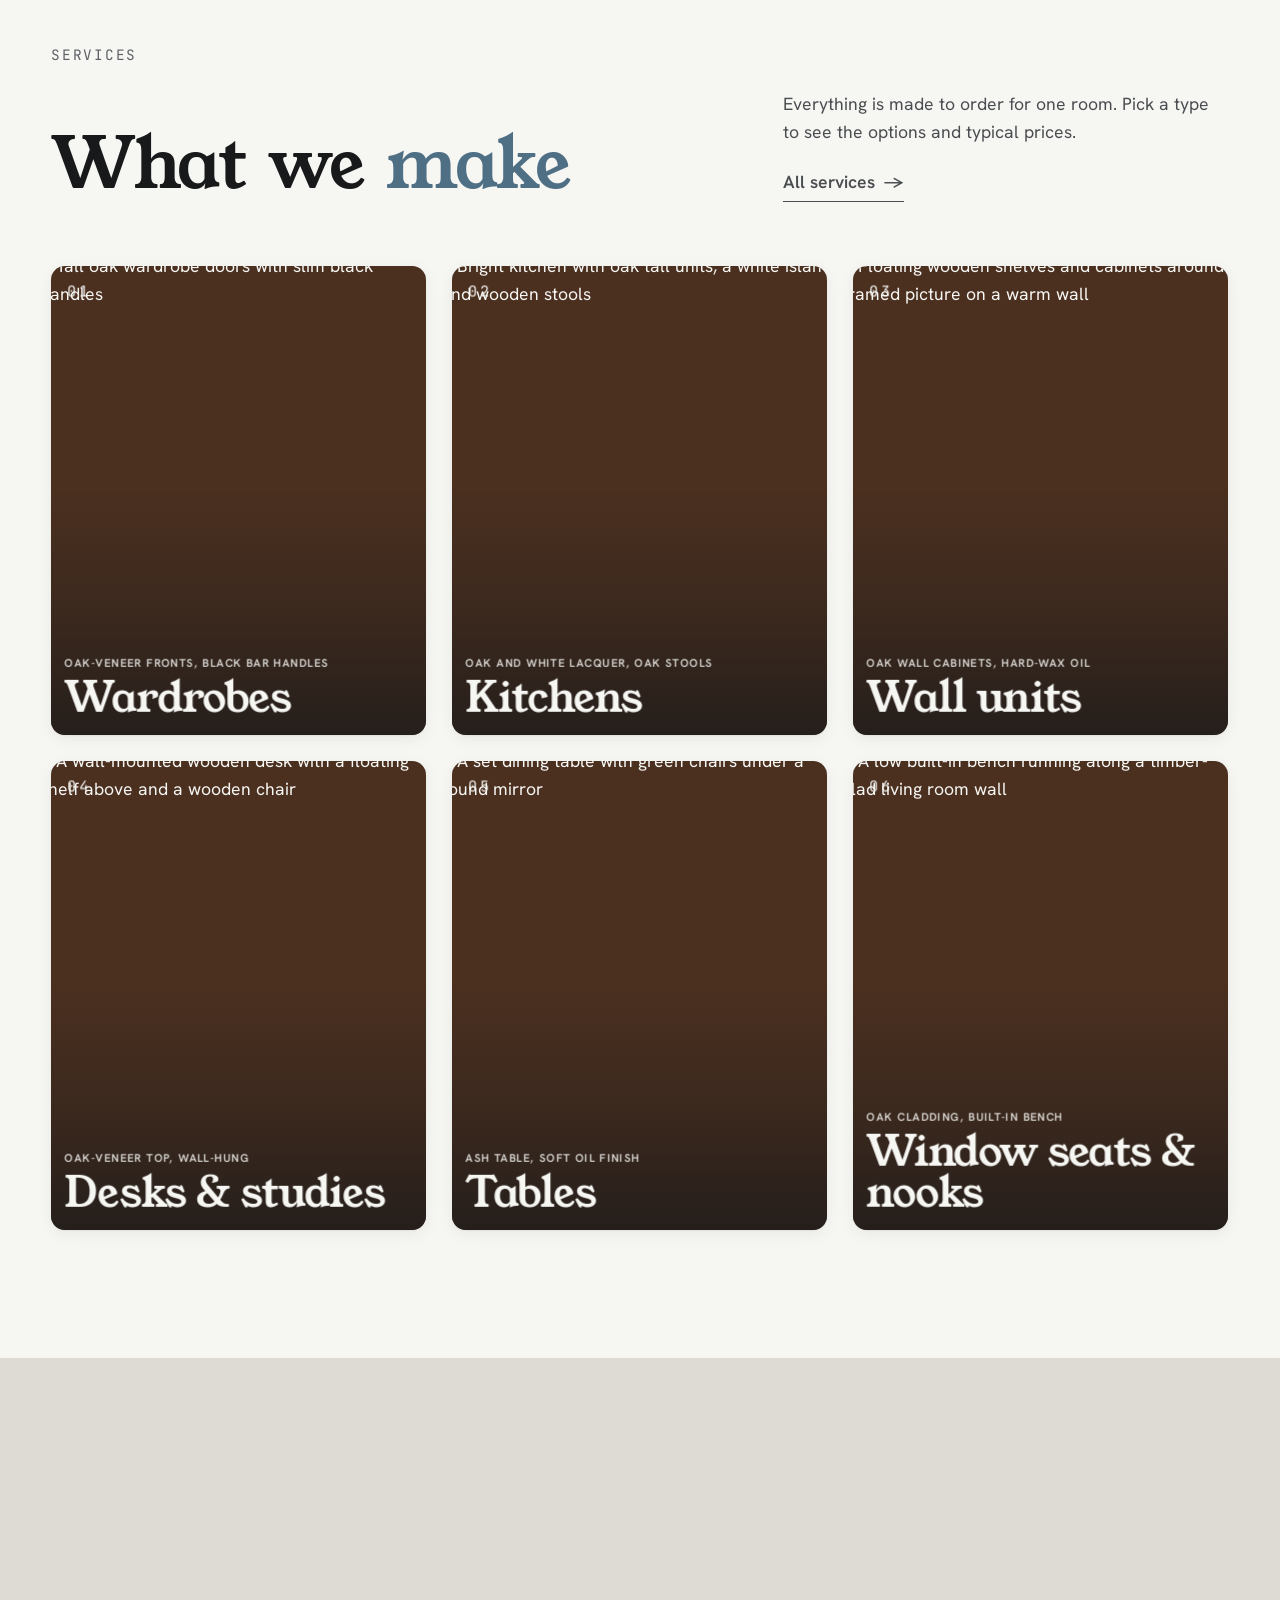
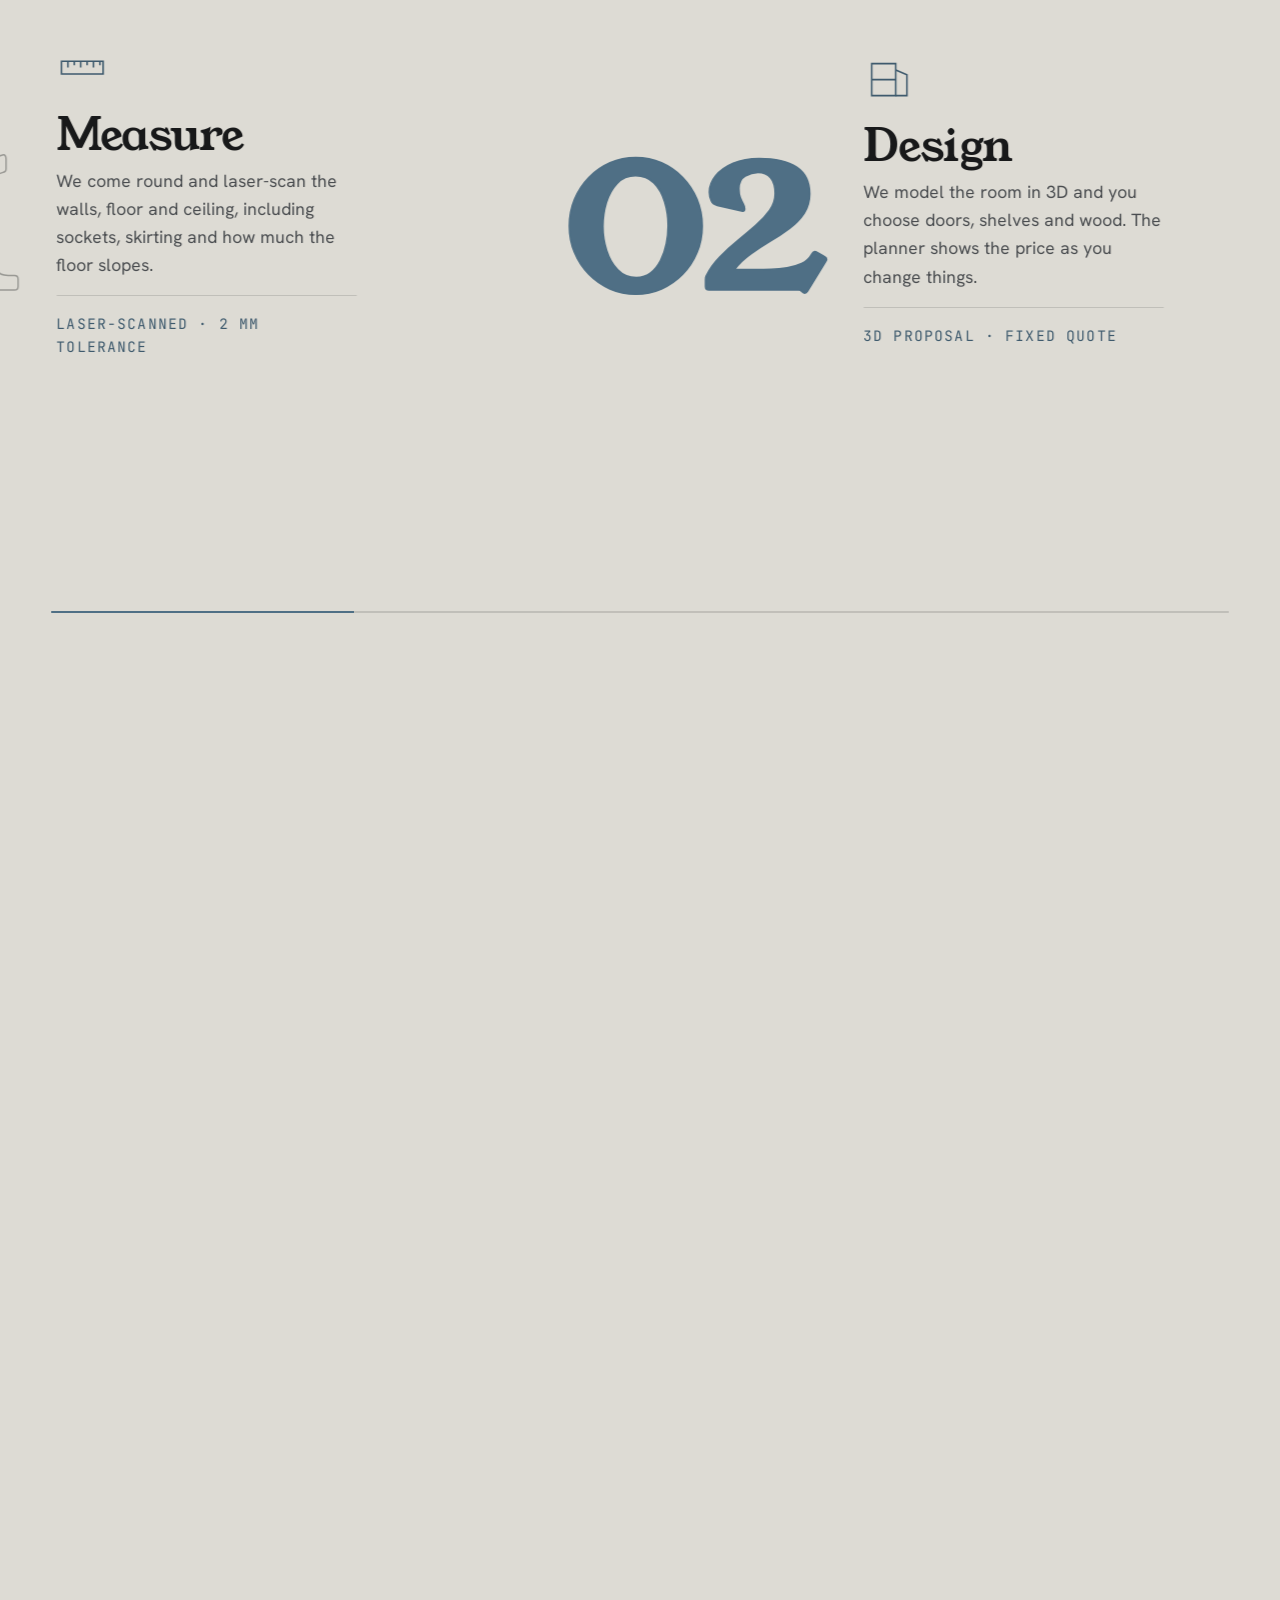
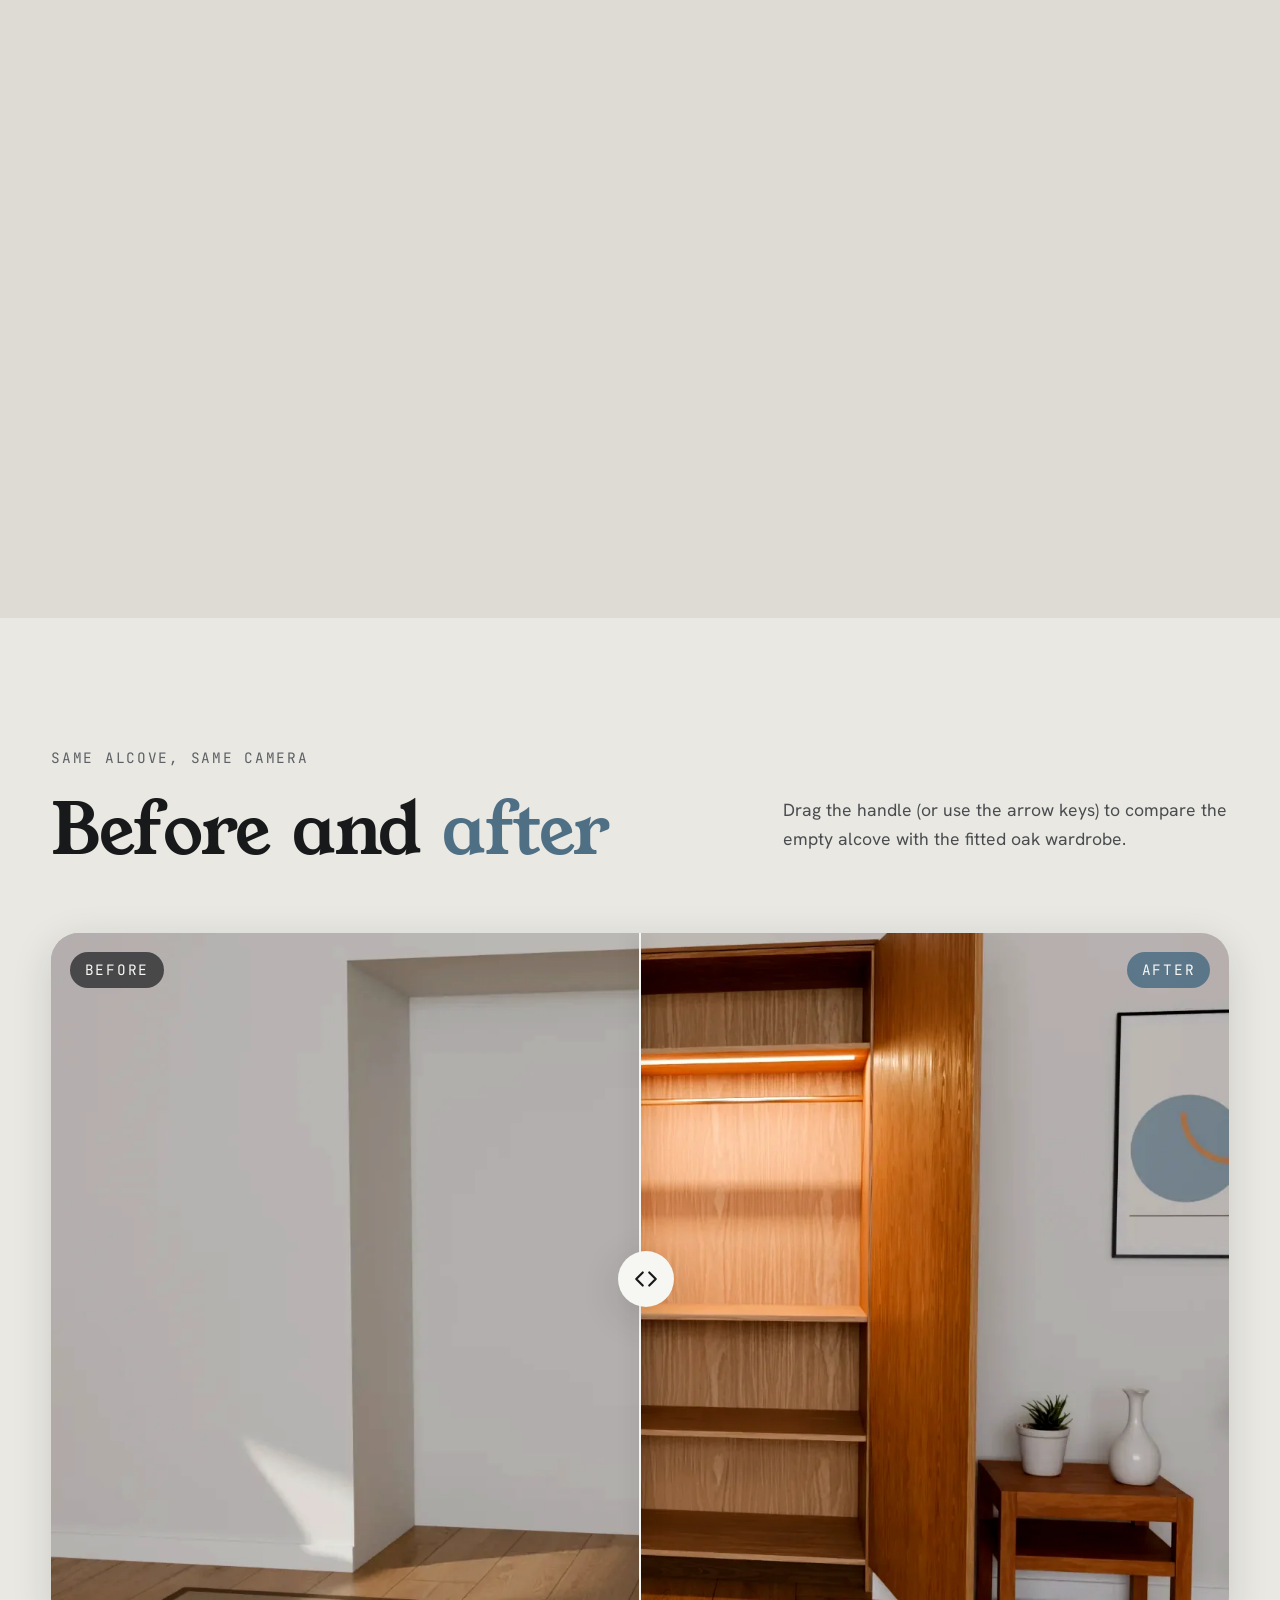
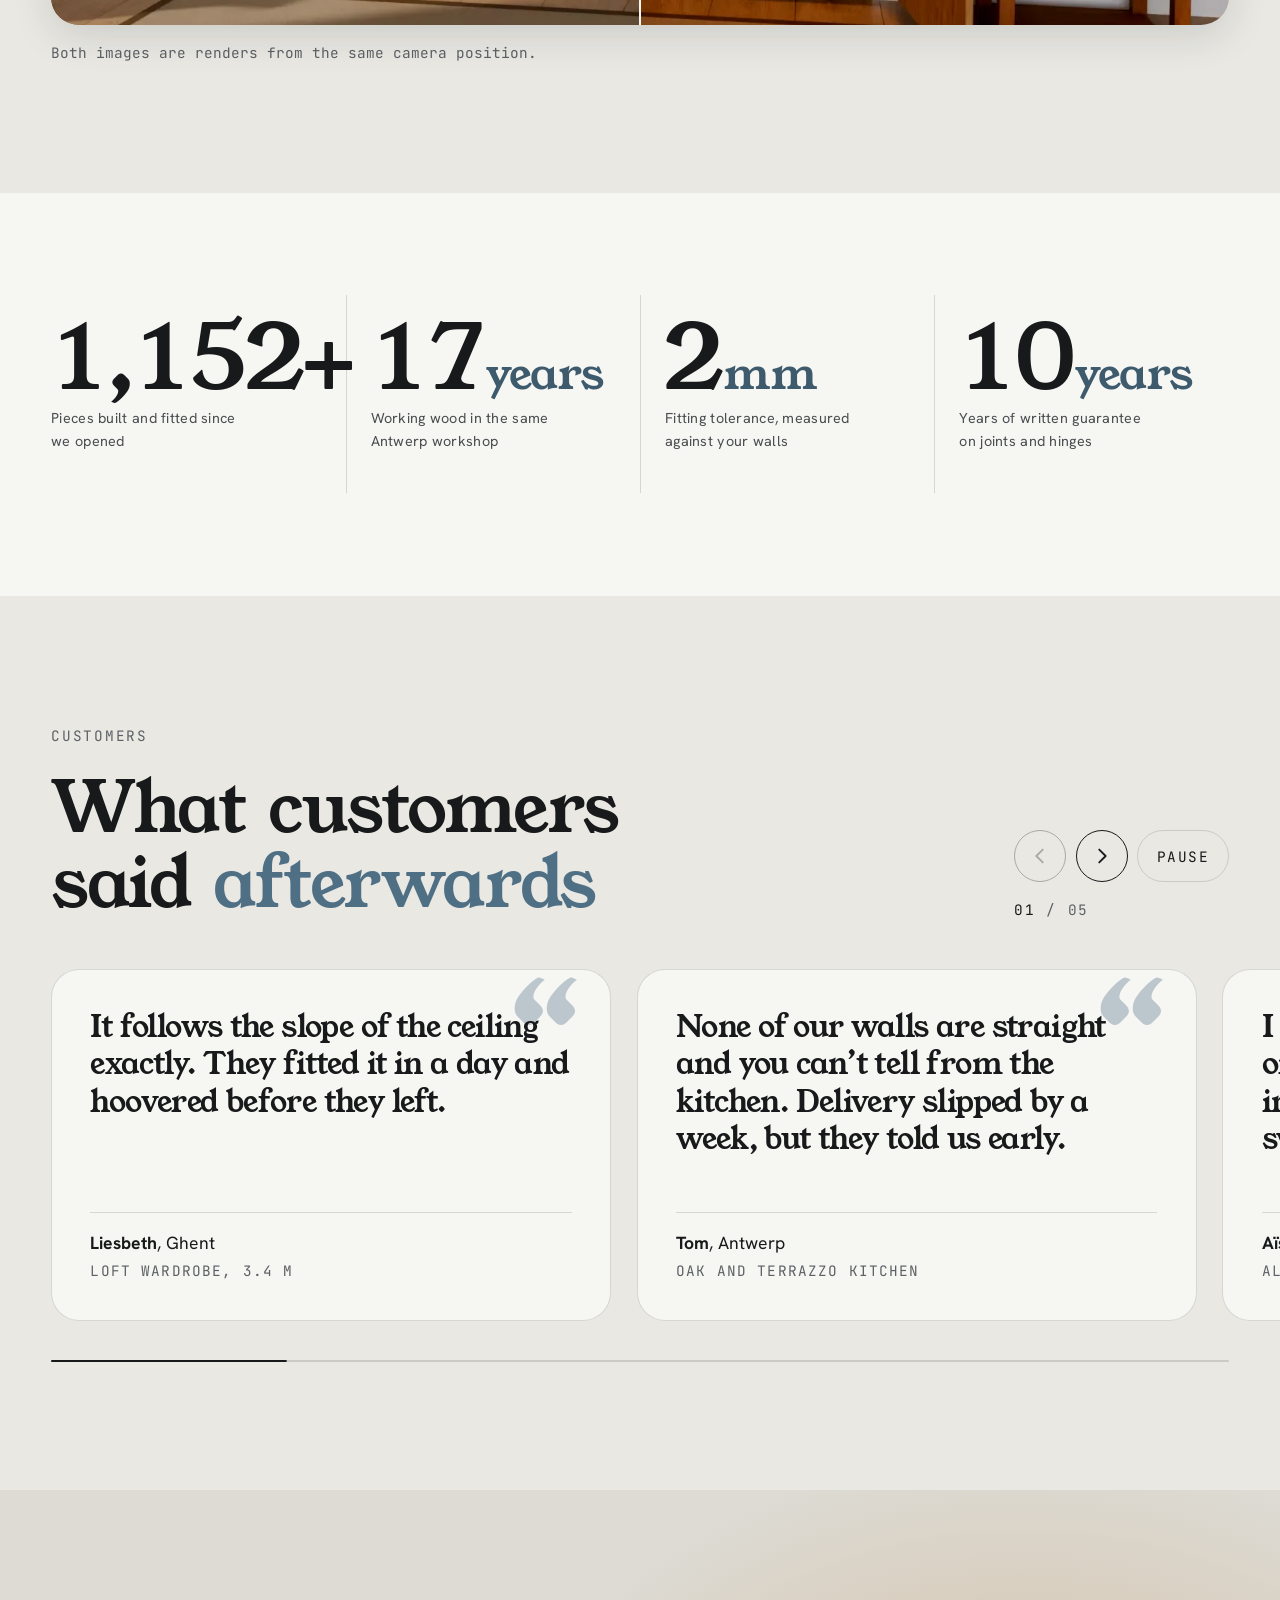
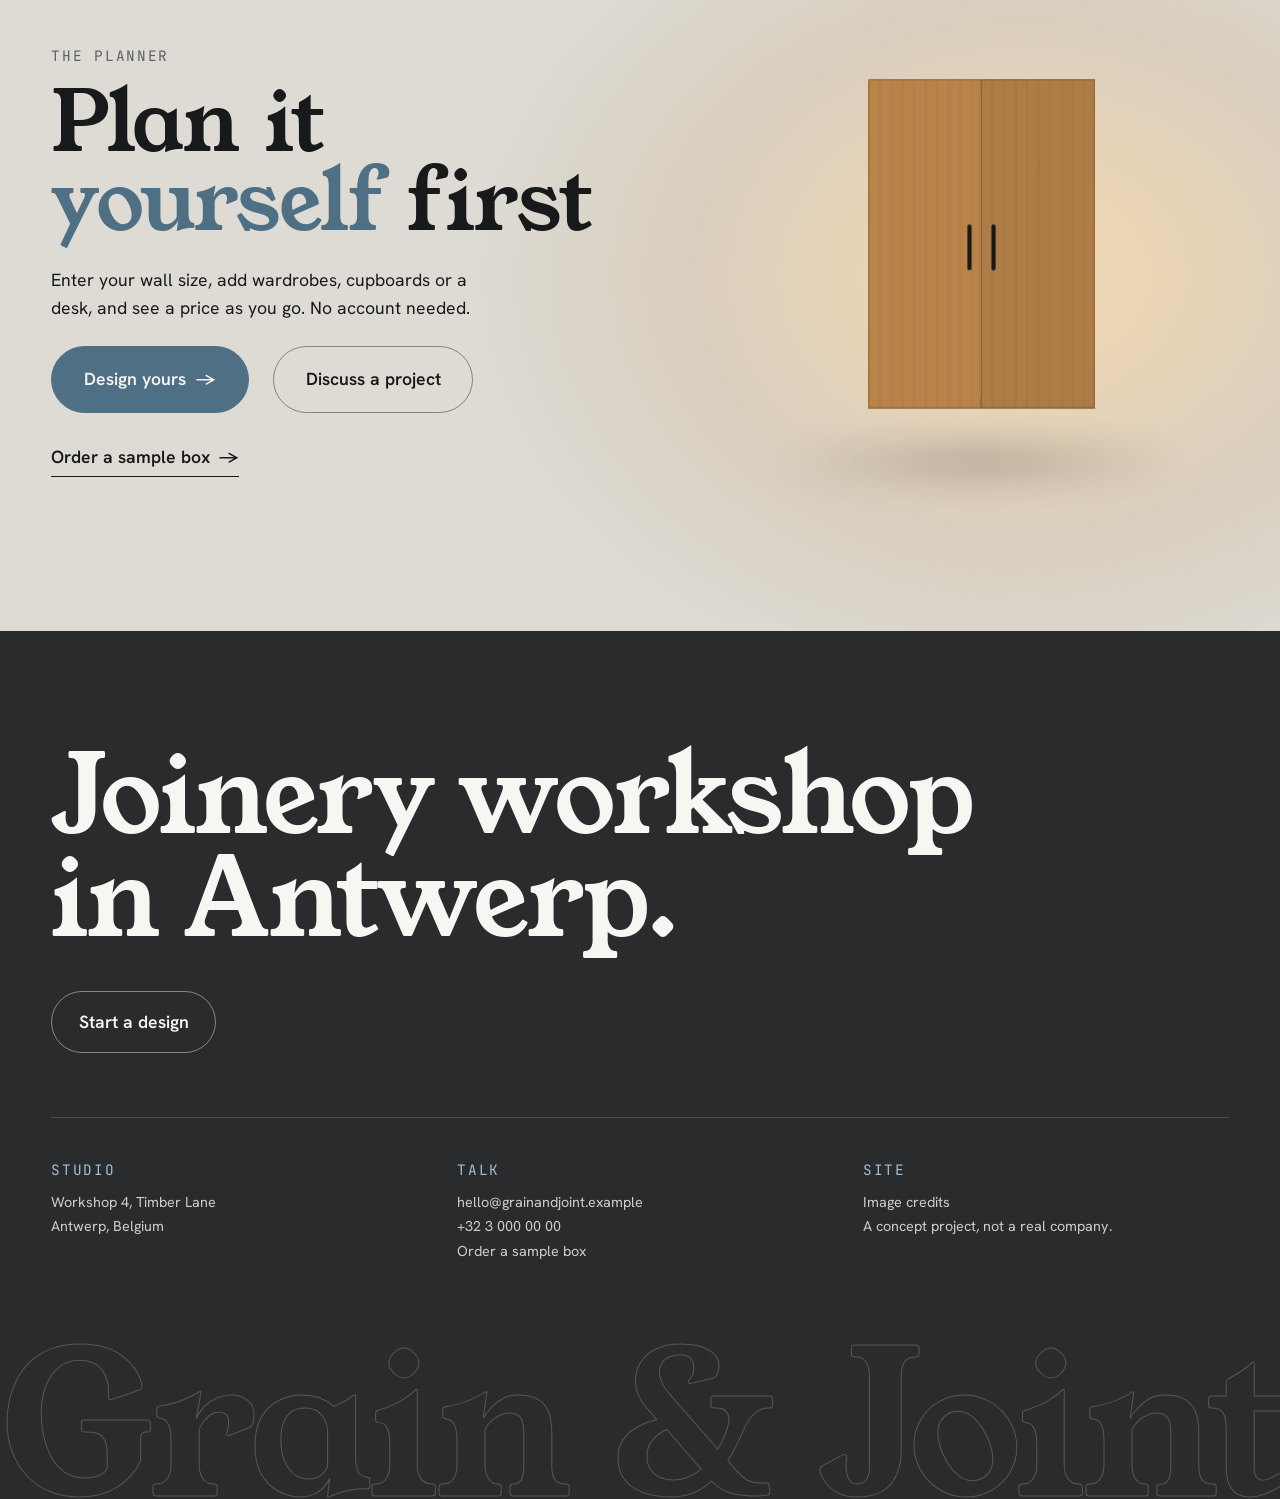
==== commit a5f58309: "Hero: sharper, richer and lighter on memory - Colour: frames_to_web.py grades every image the same w" ====
--- a/site/index.html
+++ b/site/index.html
@@ -24,8 +24,8 @@
   <link rel="preconnect" href="https://fonts.gstatic.com" crossorigin>
   <link rel="preconnect" href="https://cdn.jsdelivr.net" crossorigin>
   <link rel="stylesheet" href="https://fonts.googleapis.com/css2?family=Young+Serif&amp;family=Hanken+Grotesk:wght@400;500;600;700&amp;family=JetBrains+Mono:wght@400;500&amp;display=swap">
-  <link rel="preload" as="image" href="assets/hero-frames/f_000.webp" fetchpriority="high">
-  <link rel="preload" as="image" href="assets/hero-frames/f_119.webp">
+  <link rel="preload" as="fetch" crossorigin="anonymous" href="assets/hero-frames/f_000.webp?v=4" fetchpriority="high">
+  <link rel="preload" as="fetch" crossorigin="anonymous" href="assets/hero-frames/f_119.webp?v=4">
   <link rel="icon" href="assets/favicon.svg" type="image/svg+xml">
   <link rel="stylesheet" href="css/base.css">
   <link rel="stylesheet" href="css/layout.css">
@@ -103,7 +103,7 @@
 
           <!-- Fallback when WebGL is unavailable: the finished wardrobe, rendered in Blender (Cycles) -->
           <div class="hero__still" aria-hidden="true">
-            <img src="assets/3d/hero-still.webp?v=2" width="1920" height="1080" alt="" decoding="async">
+            <img src="assets/3d/hero-still.webp?v=3" width="1920" height="1080" alt="" decoding="async">
           </div>
 
           <div class="hero__vignette" aria-hidden="true"></div>
@@ -316,9 +316,9 @@
           </div>
         </header>
         <div class="ba" data-ba data-cursor="Drag" data-reveal="scale">
-          <img class="ba__img" id="ba-after" src="assets/3d/ba-after.webp?v=2" loading="lazy" decoding="async" alt="After: the same alcove fitted with a built-in oak wardrobe, doors open and lit by warm LED strips" width="1600" height="1000">
+          <img class="ba__img" id="ba-after" src="assets/3d/ba-after.webp?v=3" loading="lazy" decoding="async" alt="After: the same alcove fitted with a built-in oak wardrobe, doors open and lit by warm LED strips" width="1600" height="1000">
           <div class="ba__before">
-            <img class="ba__img" id="ba-before" src="assets/3d/ba-before.webp?v=2" loading="lazy" decoding="async" alt="Before: the same alcove, empty, in a furnished room" width="1600" height="1000">
+            <img class="ba__img" id="ba-before" src="assets/3d/ba-before.webp?v=3" loading="lazy" decoding="async" alt="Before: the same alcove, empty, in a furnished room" width="1600" height="1000">
           </div>
                     <span class="ba__tag ba__tag--before" aria-hidden="true">Before</span>
           <span class="ba__tag ba__tag--after" aria-hidden="true">After</span>
--- a/site/css/home.css
+++ b/site/css/home.css
@@ -4,13 +4,13 @@
 .hero { position: relative; background: var(--paper-2); }
 .hero__track { position: relative; height: 480vh; }
 .hero__stage { position: sticky; top: 0; height: 100vh; height: 100svh; overflow: hidden; background: var(--paper-2); }
-.hero__canvas { position: absolute; inset: 0; width: 100%; height: 100%; opacity: 0; transition: opacity 1.4s var(--ease-out); }
+.hero__canvas { position: absolute; inset: -8px -10px; width: calc(100% + 20px); height: calc(100% + 16px); max-width: none; opacity: 0; transition: opacity 1.4s var(--ease-out); }
 .hero--ready .hero__canvas { opacity: 1; }
 .hero__vignette {
   position: absolute; inset: 0; pointer-events: none; opacity: var(--vig, 1);
   background:
-    linear-gradient(90deg, color-mix(in srgb, var(--paper-2) 78%, transparent) 0%, transparent 46%),
-    linear-gradient(0deg, color-mix(in srgb, var(--paper-2) 70%, transparent) 0%, transparent 34%),
+    linear-gradient(90deg, color-mix(in srgb, var(--paper-2) 58%, transparent) 0%, transparent 40%),
+    linear-gradient(0deg, color-mix(in srgb, var(--paper-2) 45%, transparent) 0%, transparent 28%),
     radial-gradient(120% 90% at 50% 40%, transparent 55%, color-mix(in srgb, var(--ink) 12%, transparent) 100%);
 }
 
@@ -29,11 +29,14 @@
 .hero__eyebrow { margin: 0 0 var(--space-3); display: flex; align-items: center; gap: .8rem; color: var(--ink-2); }
 .hero__eyebrow::before { content: ""; width: 2.4rem; height: 1px; background: currentColor; }
 .hero__title {
-  margin: 0 0 var(--space-4); max-width: 11ch;
-  font-size: var(--title-hero); font-weight: 400; line-height: .93; letter-spacing: -.02em;
+  margin: 0 0 var(--space-4); max-width: 15ch;
+  /* sized by height too, so a short laptop screen never pushes the headline up into the header */
+  font-size: clamp(2.6rem, min(1.1rem + 4.4vw, 11.5vh), 6.4rem); font-weight: 400; line-height: .93; letter-spacing: -.02em;
 }
 .hero__title em { font-style: normal; color: var(--oak); }
-.hero__lede { max-width: 34ch; margin: 0 0 var(--space-4); font-size: var(--step-1); line-height: 1.45; color: var(--ink-2); }
+.hero__lede { max-width: 34ch; margin: 0 0 var(--space-4); font-size: var(--step-1); line-height: 1.45; color: var(--ink);
+  /* a soft halo keeps it readable over the busy left of the render (the chair) now the overlay is lighter */
+  text-shadow: 0 0 14px color-mix(in srgb, var(--paper-2) 90%, transparent), 0 0 3px color-mix(in srgb, var(--paper-2) 80%, transparent); }
 .hero__cta { display: flex; flex-wrap: wrap; gap: var(--space-3); }
 
 .hero__chapters {
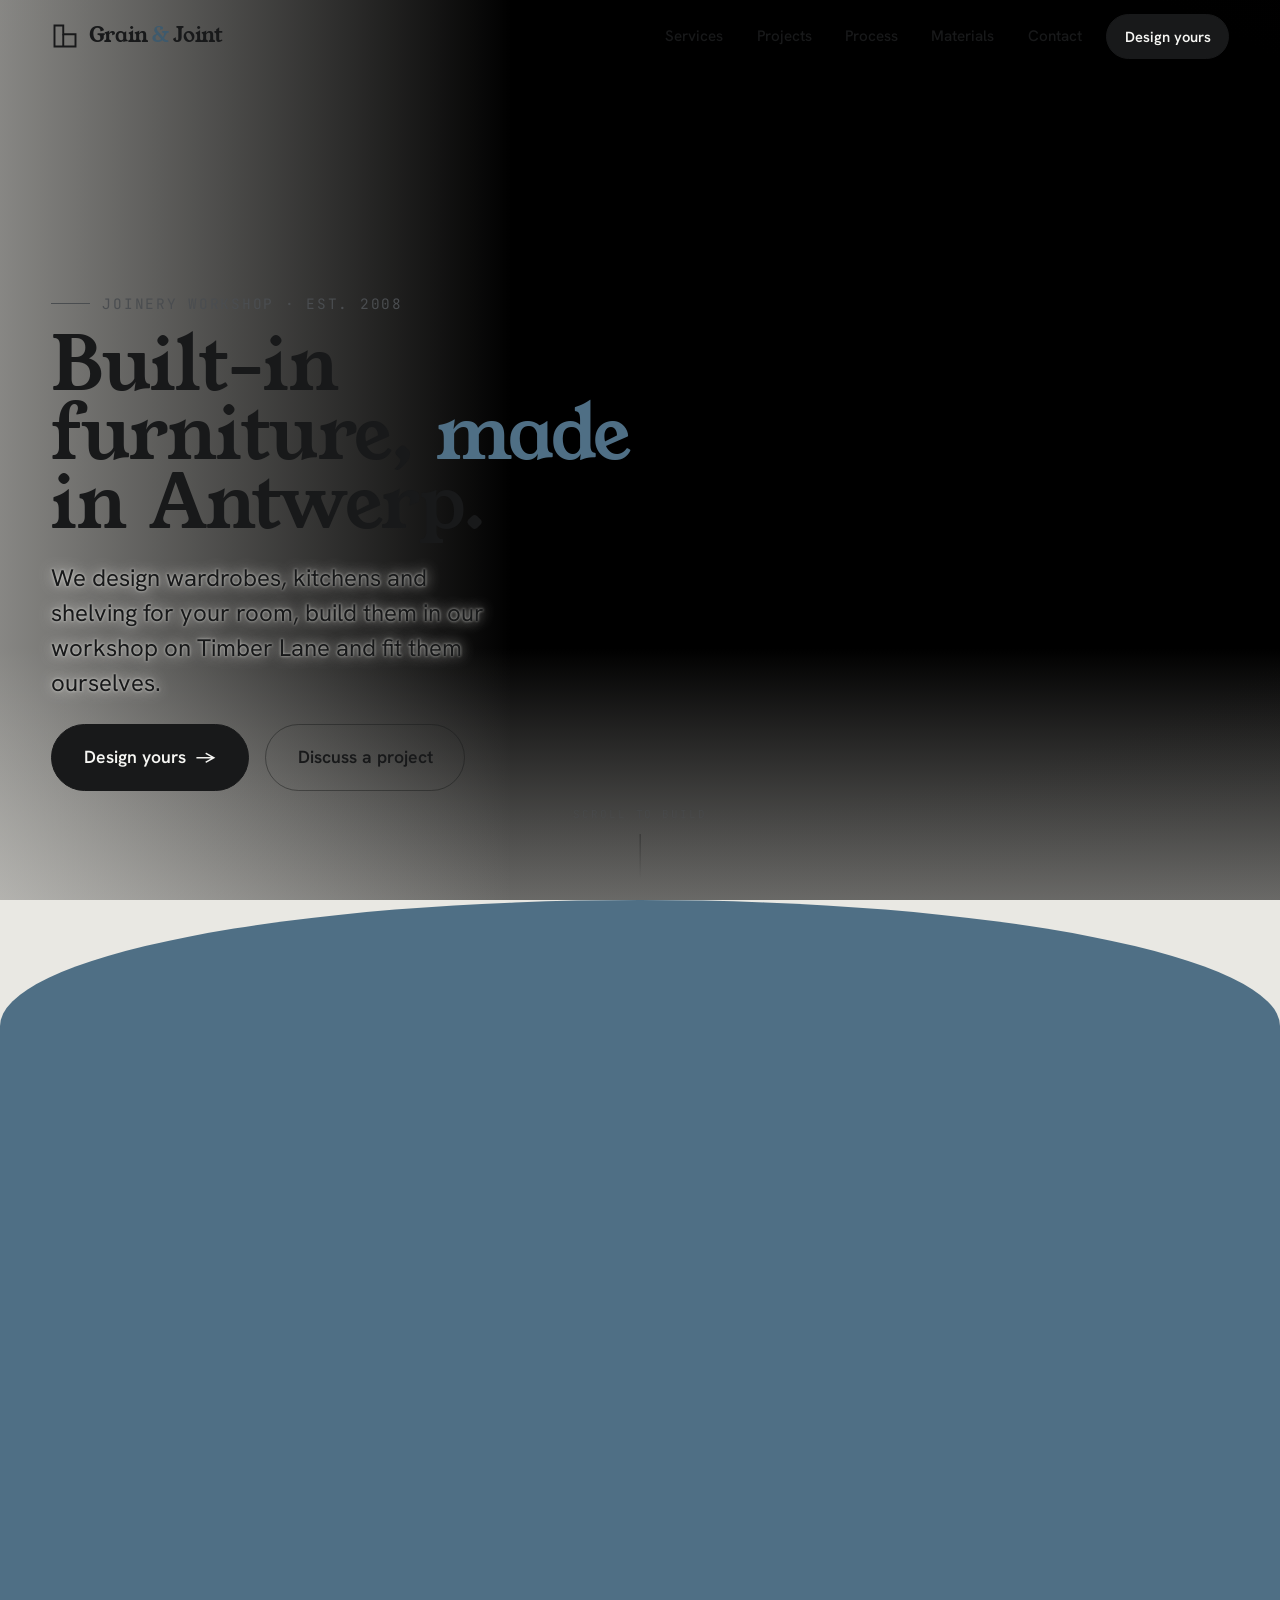
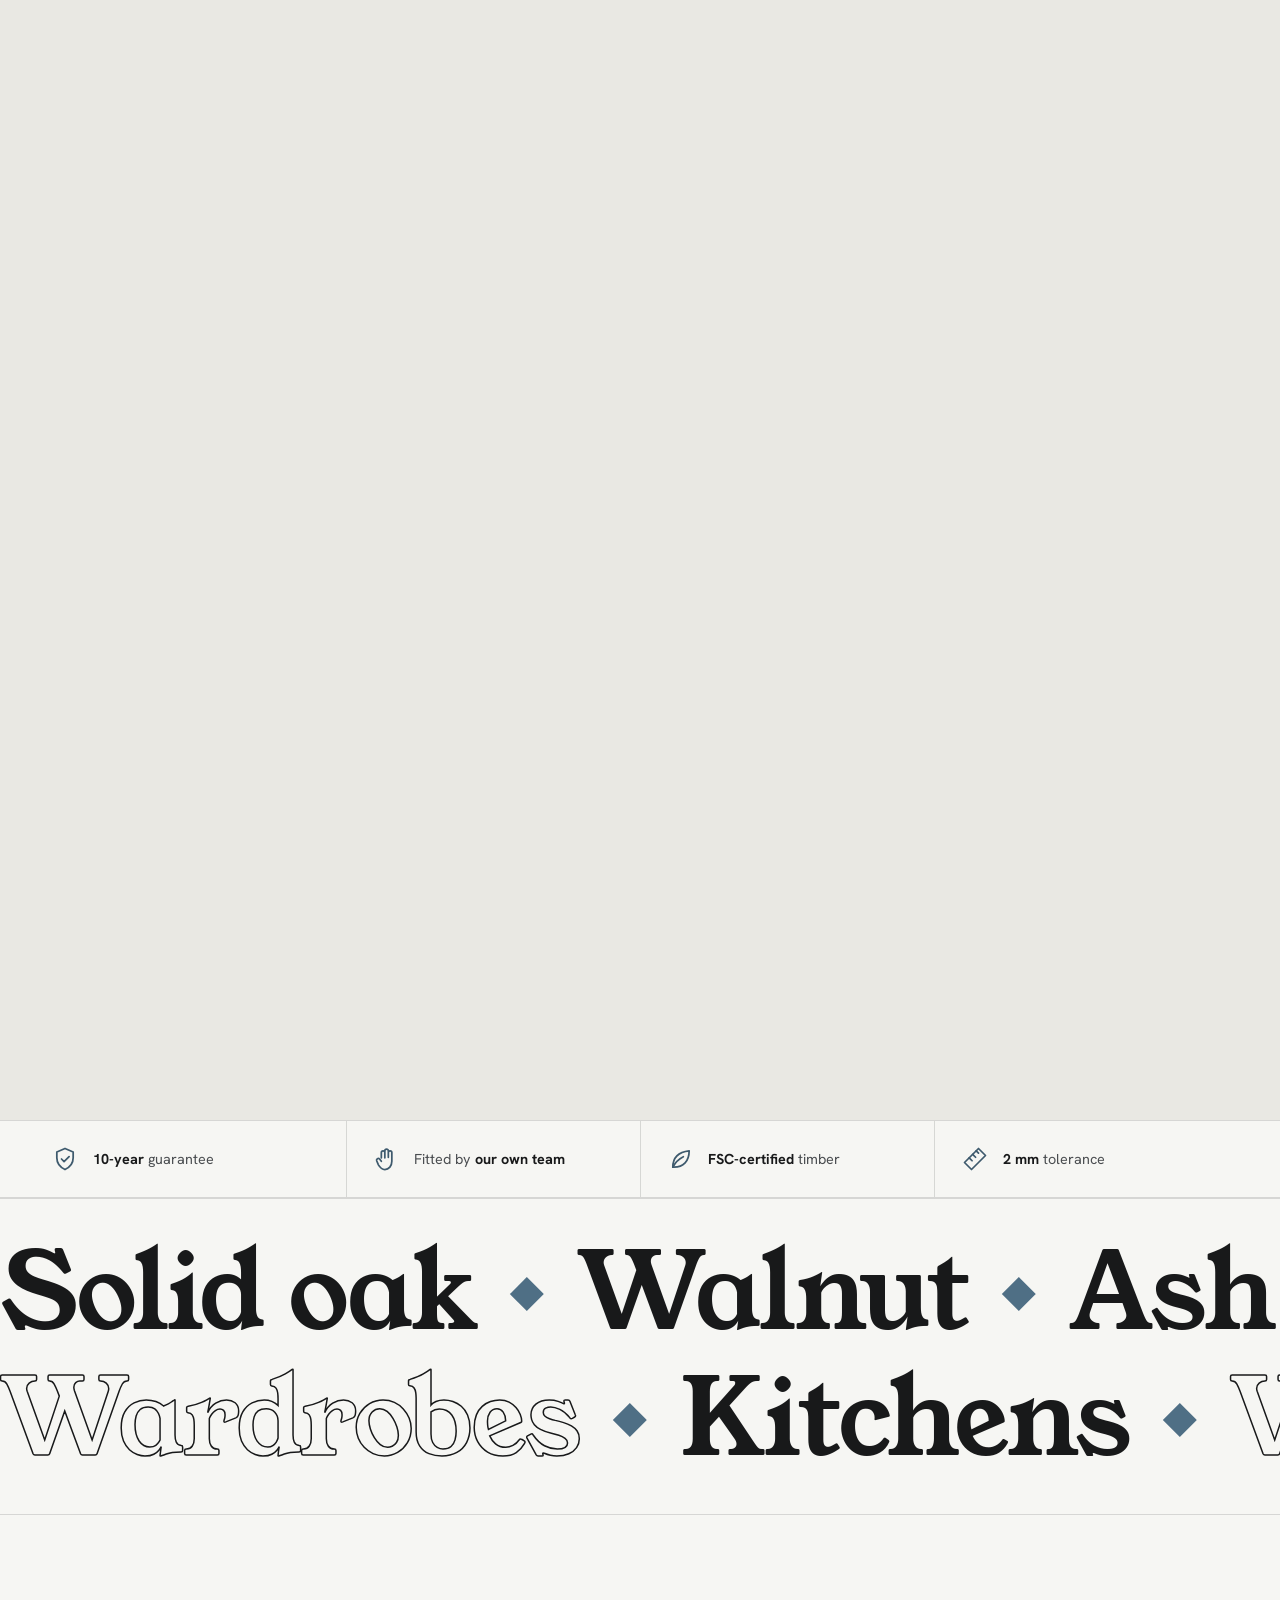
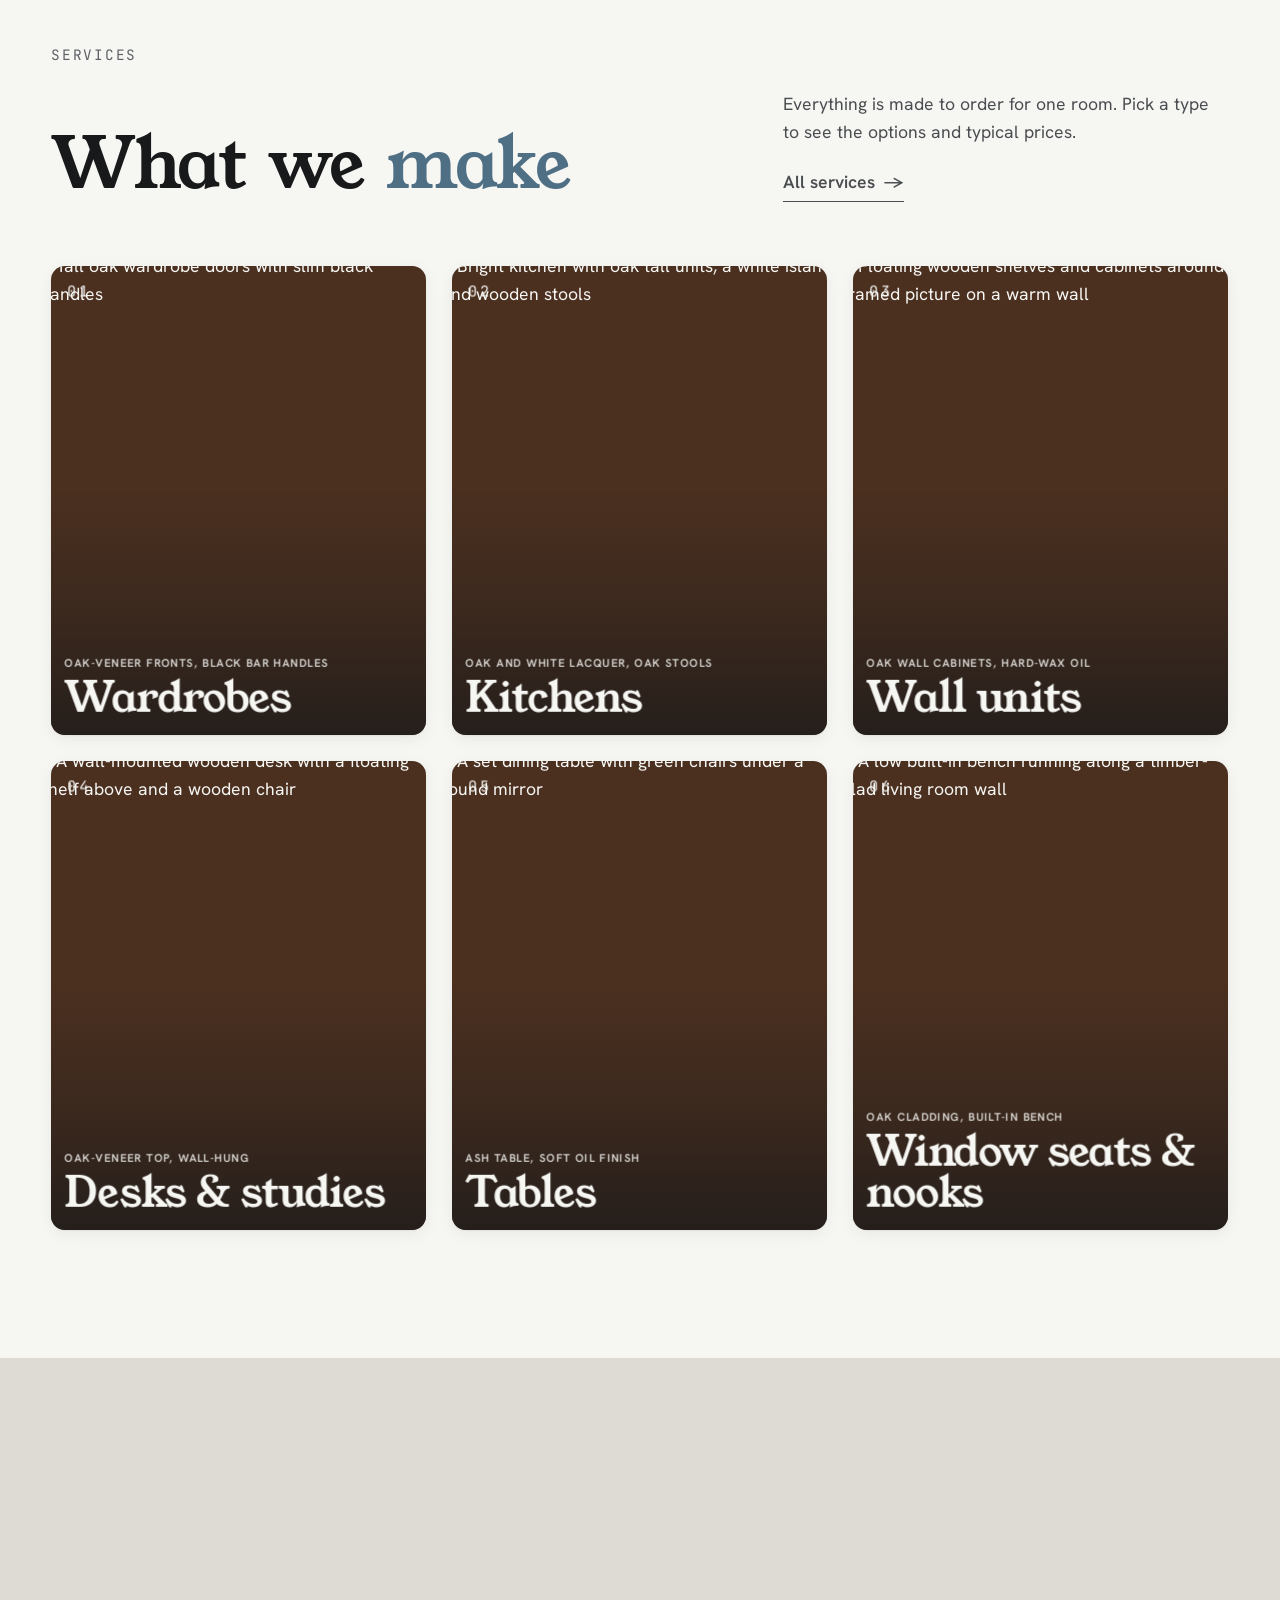
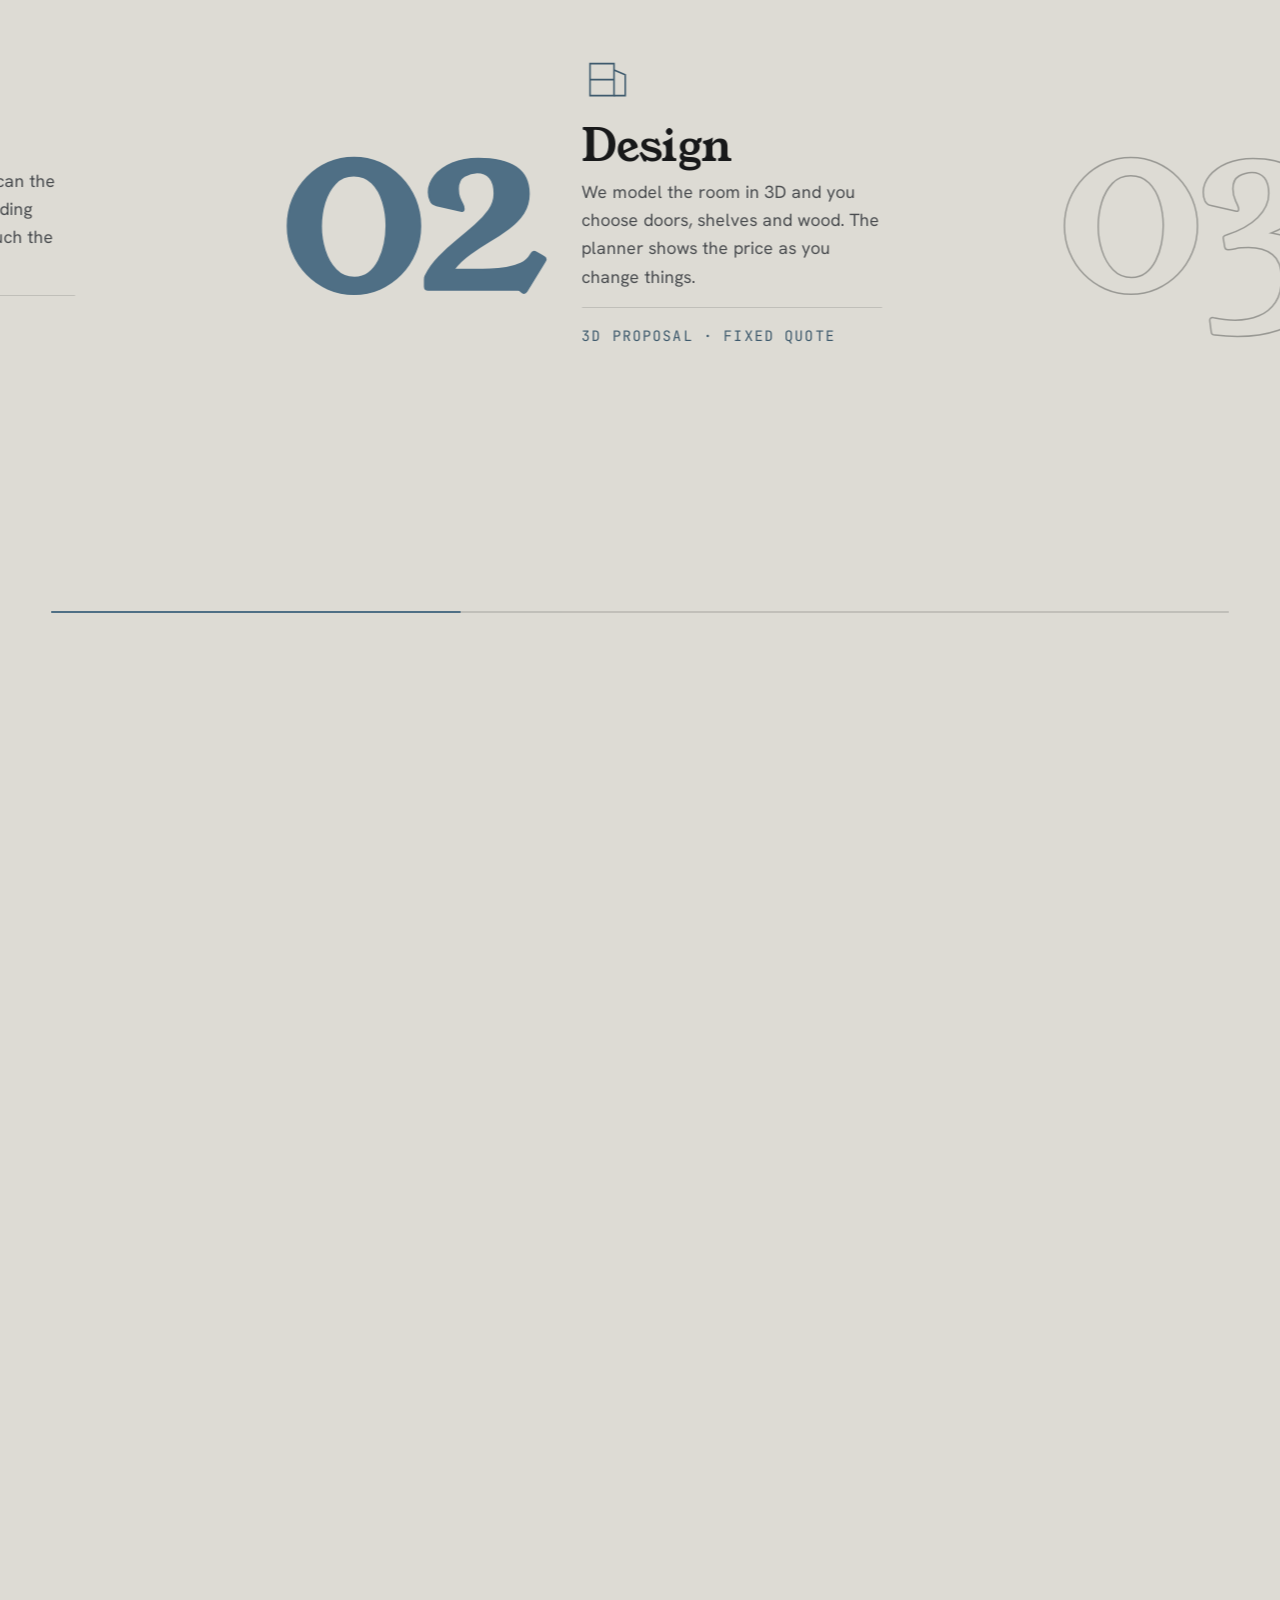
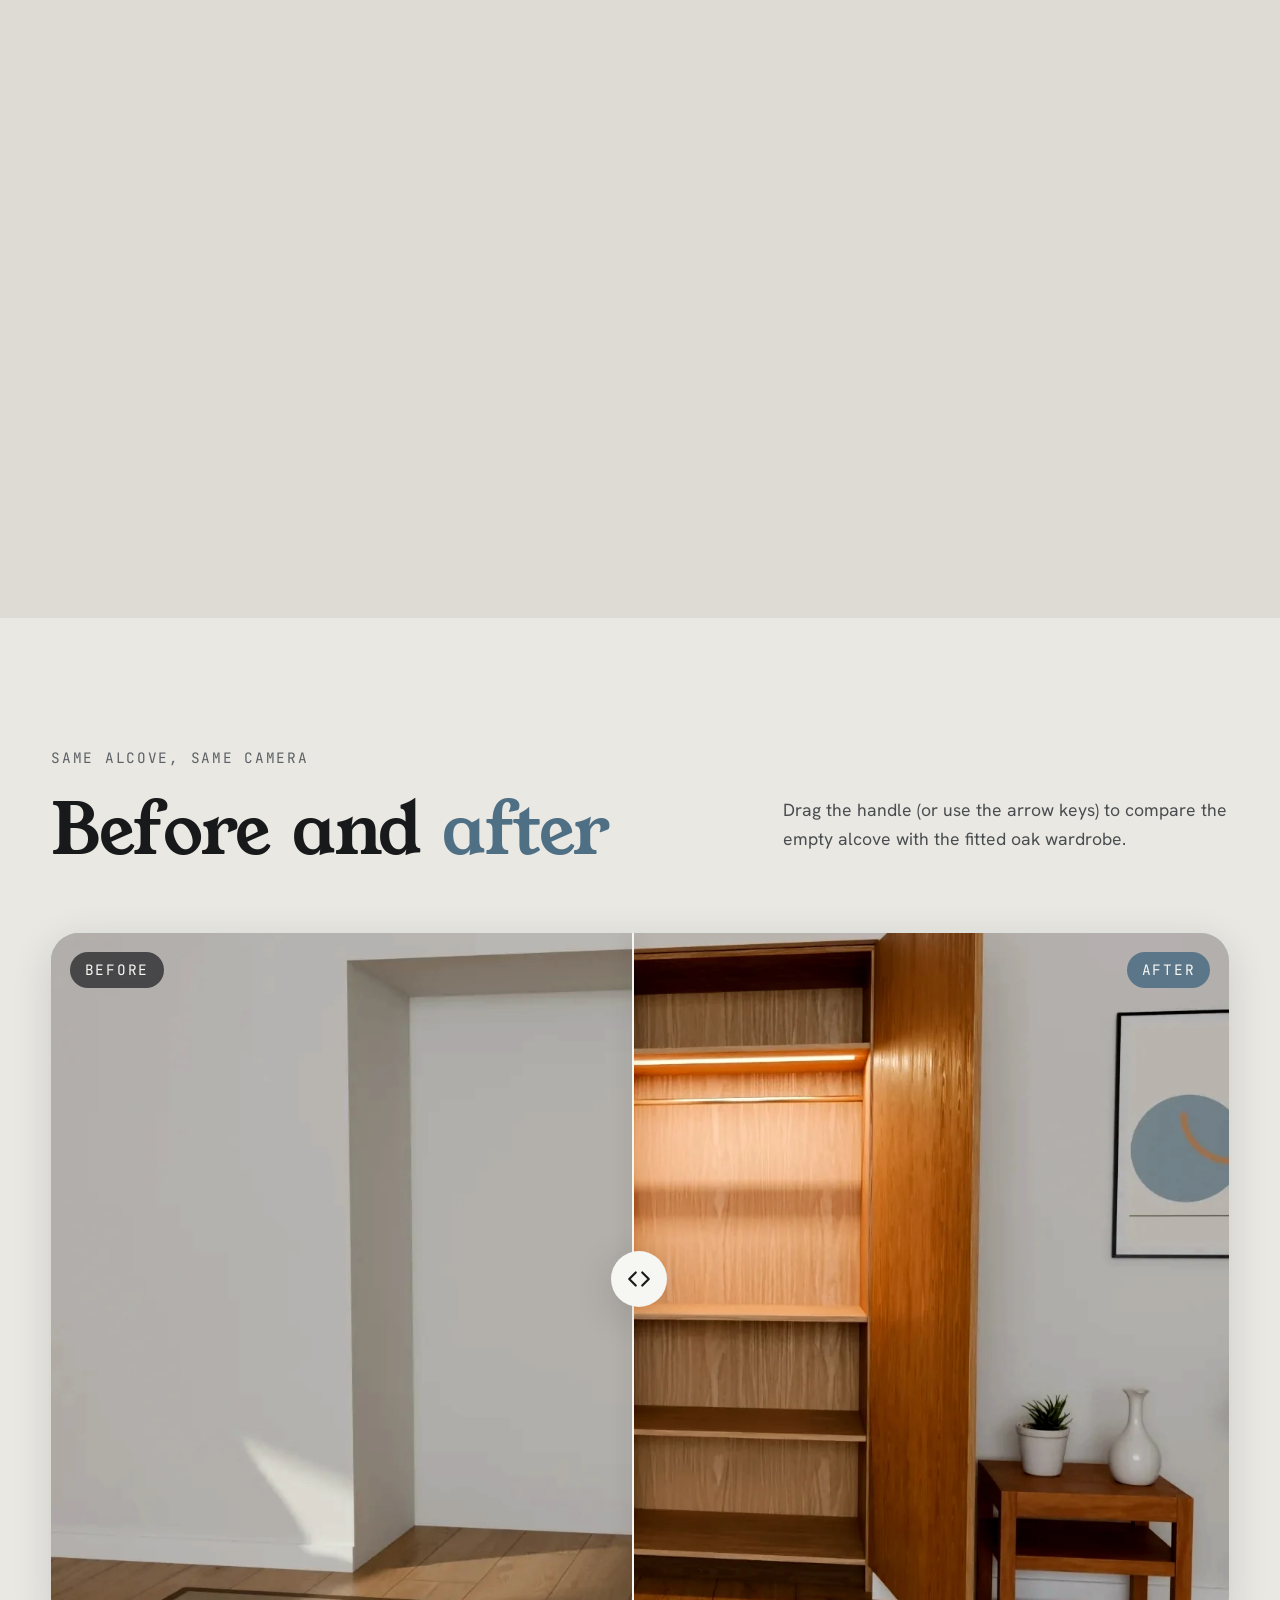
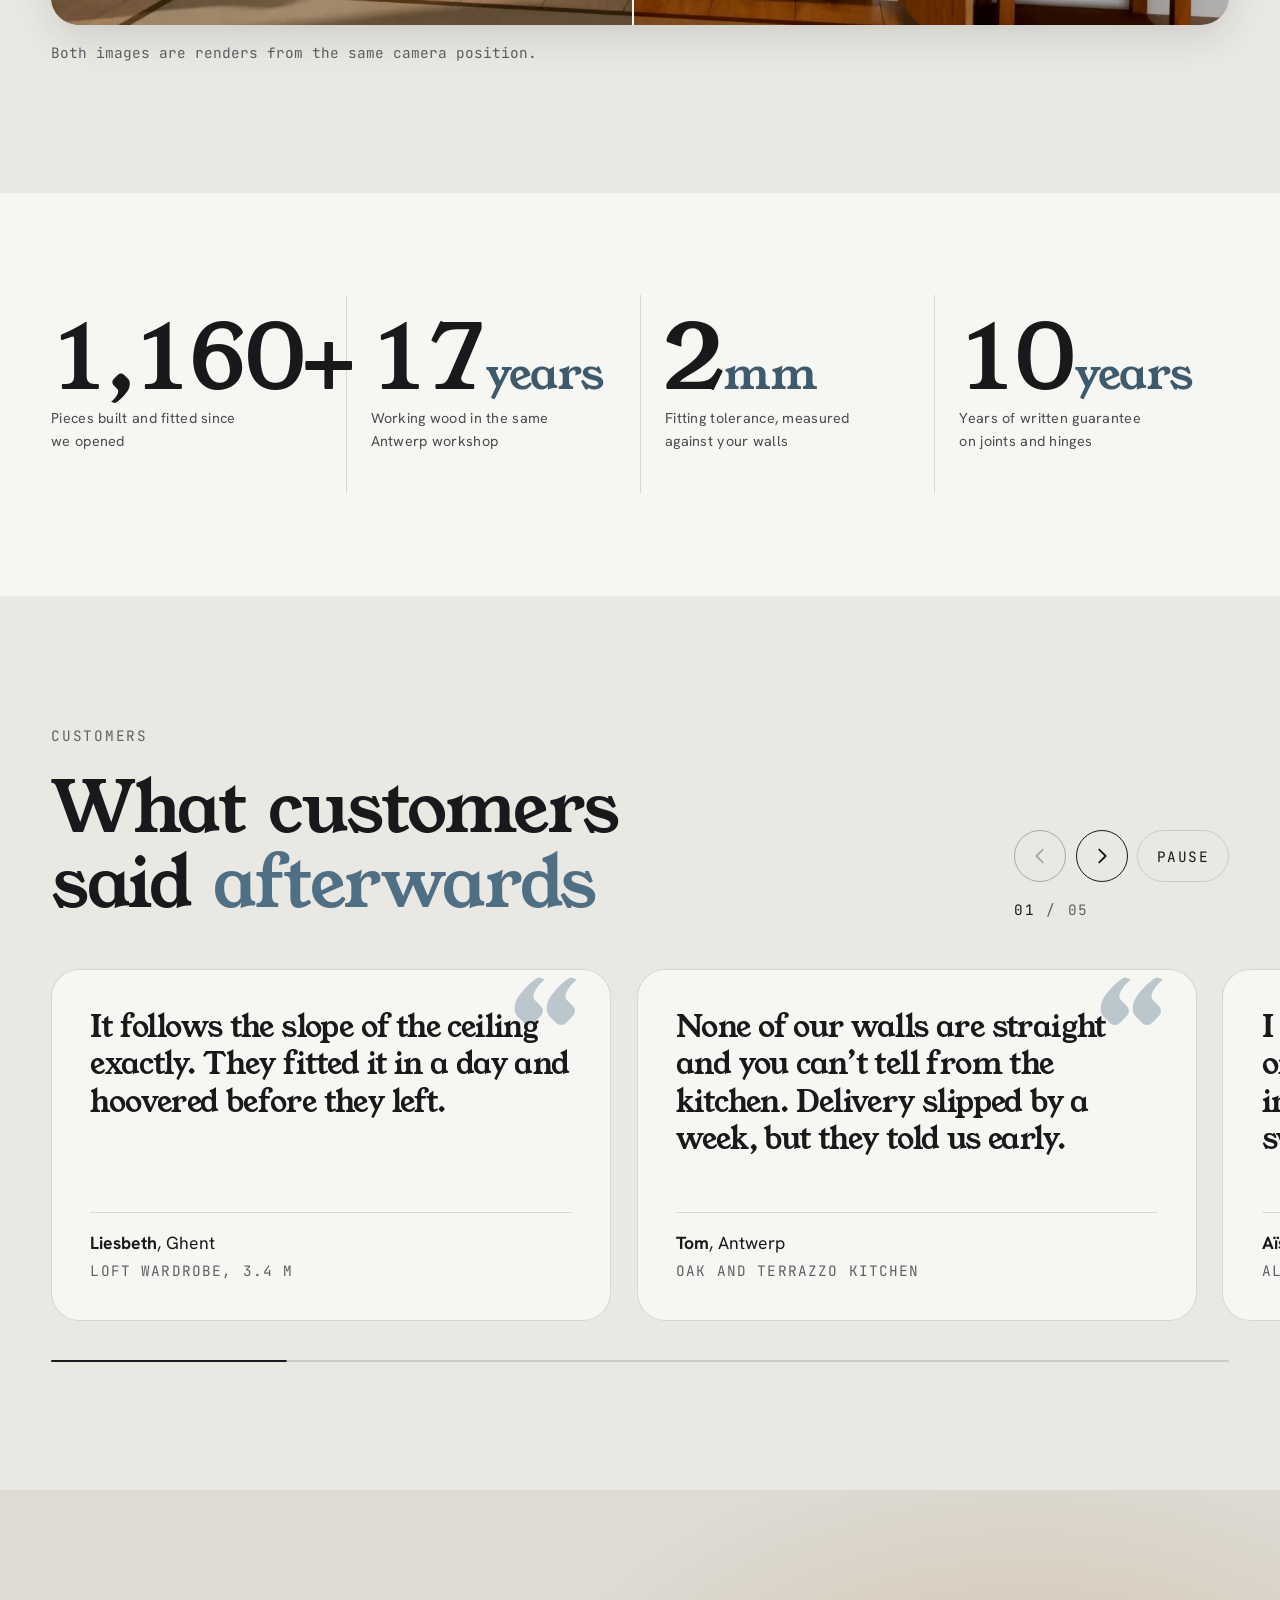
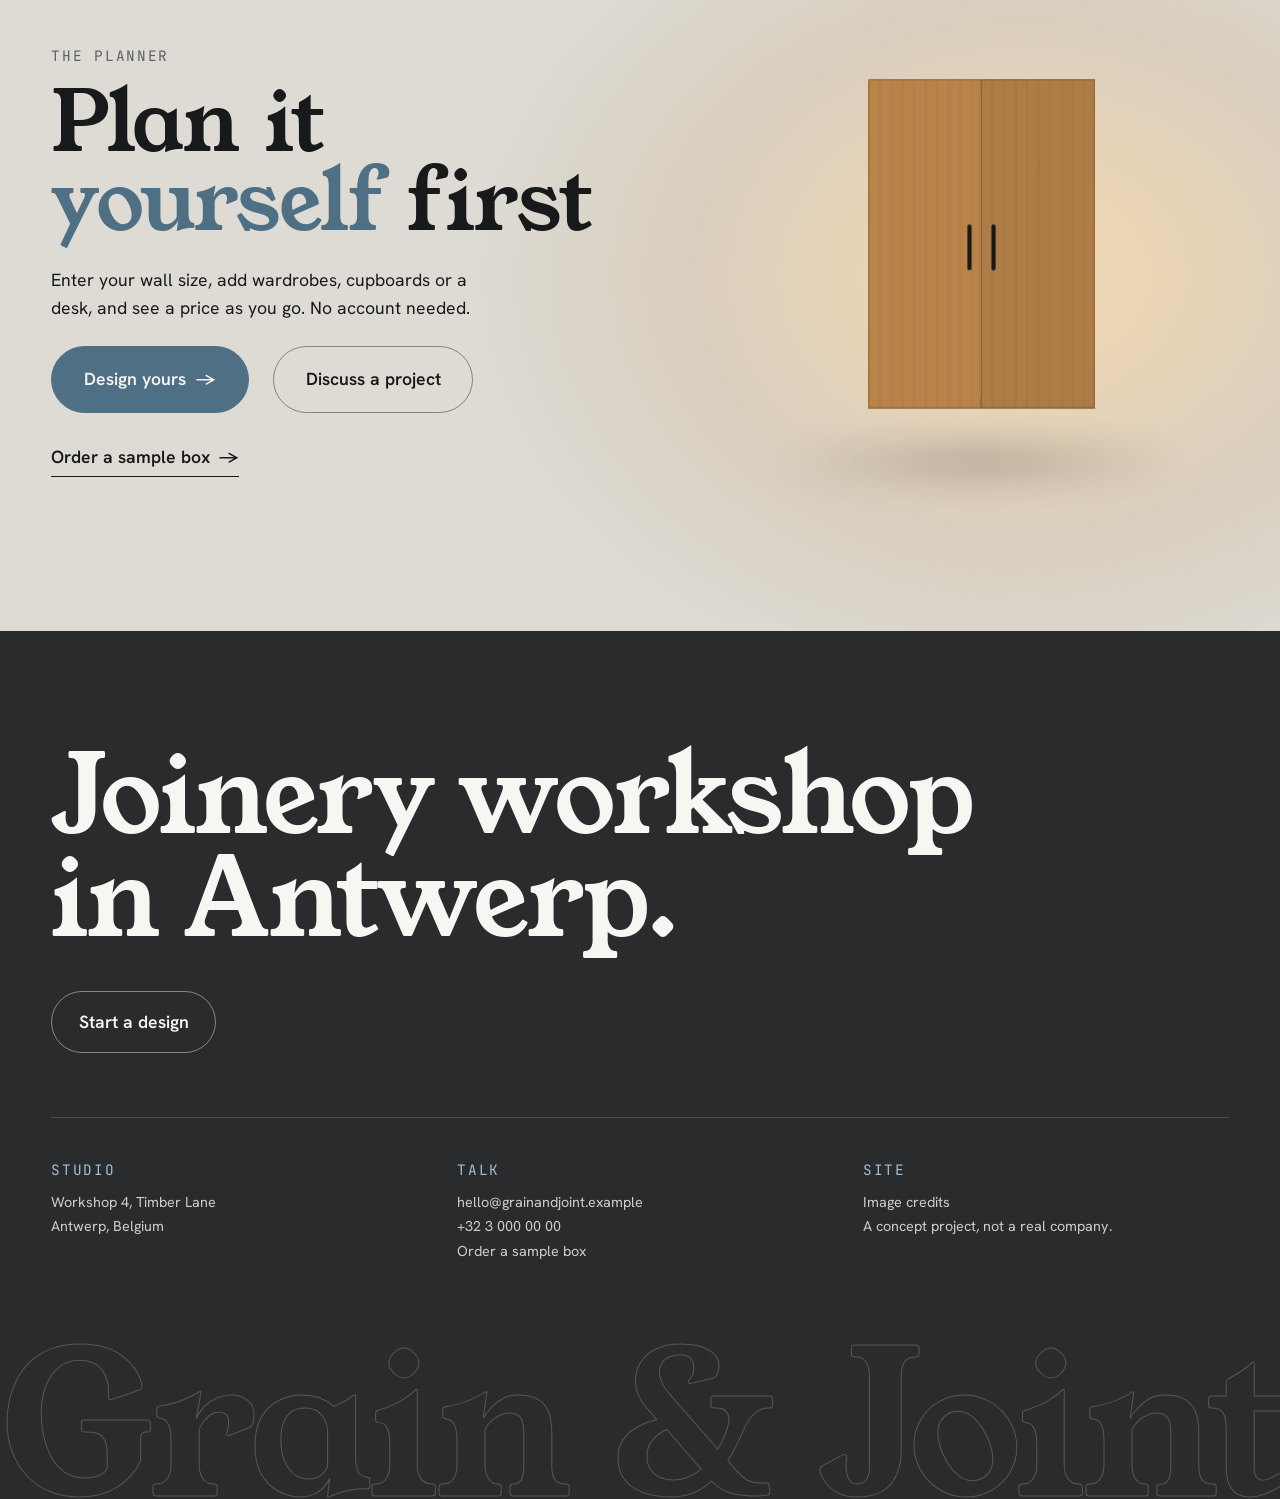
==== commit dfc0216e: "Hero: remove the compression grain; render size and frame count are now settings - frames_to_web.py " ====
--- a/site/index.html
+++ b/site/index.html
@@ -24,8 +24,7 @@
   <link rel="preconnect" href="https://fonts.gstatic.com" crossorigin>
   <link rel="preconnect" href="https://cdn.jsdelivr.net" crossorigin>
   <link rel="stylesheet" href="https://fonts.googleapis.com/css2?family=Young+Serif&amp;family=Hanken+Grotesk:wght@400;500;600;700&amp;family=JetBrains+Mono:wght@400;500&amp;display=swap">
-  <link rel="preload" as="fetch" crossorigin="anonymous" href="assets/hero-frames/f_000.webp?v=4" fetchpriority="high">
-  <link rel="preload" as="fetch" crossorigin="anonymous" href="assets/hero-frames/f_119.webp?v=4">
+  <link rel="preload" as="fetch" crossorigin="anonymous" href="assets/hero-frames/manifest.json" fetchpriority="high">
   <link rel="icon" href="assets/favicon.svg" type="image/svg+xml">
   <link rel="stylesheet" href="css/base.css">
   <link rel="stylesheet" href="css/layout.css">
@@ -103,7 +102,7 @@
 
           <!-- Fallback when WebGL is unavailable: the finished wardrobe, rendered in Blender (Cycles) -->
           <div class="hero__still" aria-hidden="true">
-            <img src="assets/3d/hero-still.webp?v=3" width="1920" height="1080" alt="" decoding="async">
+            <img src="assets/3d/hero-still.webp?v=4" width="1920" height="1080" alt="" decoding="async">
           </div>
 
           <div class="hero__vignette" aria-hidden="true"></div>
@@ -316,9 +315,9 @@
           </div>
         </header>
         <div class="ba" data-ba data-cursor="Drag" data-reveal="scale">
-          <img class="ba__img" id="ba-after" src="assets/3d/ba-after.webp?v=3" loading="lazy" decoding="async" alt="After: the same alcove fitted with a built-in oak wardrobe, doors open and lit by warm LED strips" width="1600" height="1000">
+          <img class="ba__img" id="ba-after" src="assets/3d/ba-after.webp?v=4" loading="lazy" decoding="async" alt="After: the same alcove fitted with a built-in oak wardrobe, doors open and lit by warm LED strips" width="1600" height="1000">
           <div class="ba__before">
-            <img class="ba__img" id="ba-before" src="assets/3d/ba-before.webp?v=3" loading="lazy" decoding="async" alt="Before: the same alcove, empty, in a furnished room" width="1600" height="1000">
+            <img class="ba__img" id="ba-before" src="assets/3d/ba-before.webp?v=4" loading="lazy" decoding="async" alt="Before: the same alcove, empty, in a furnished room" width="1600" height="1000">
           </div>
                     <span class="ba__tag ba__tag--before" aria-hidden="true">Before</span>
           <span class="ba__tag ba__tag--after" aria-hidden="true">After</span>
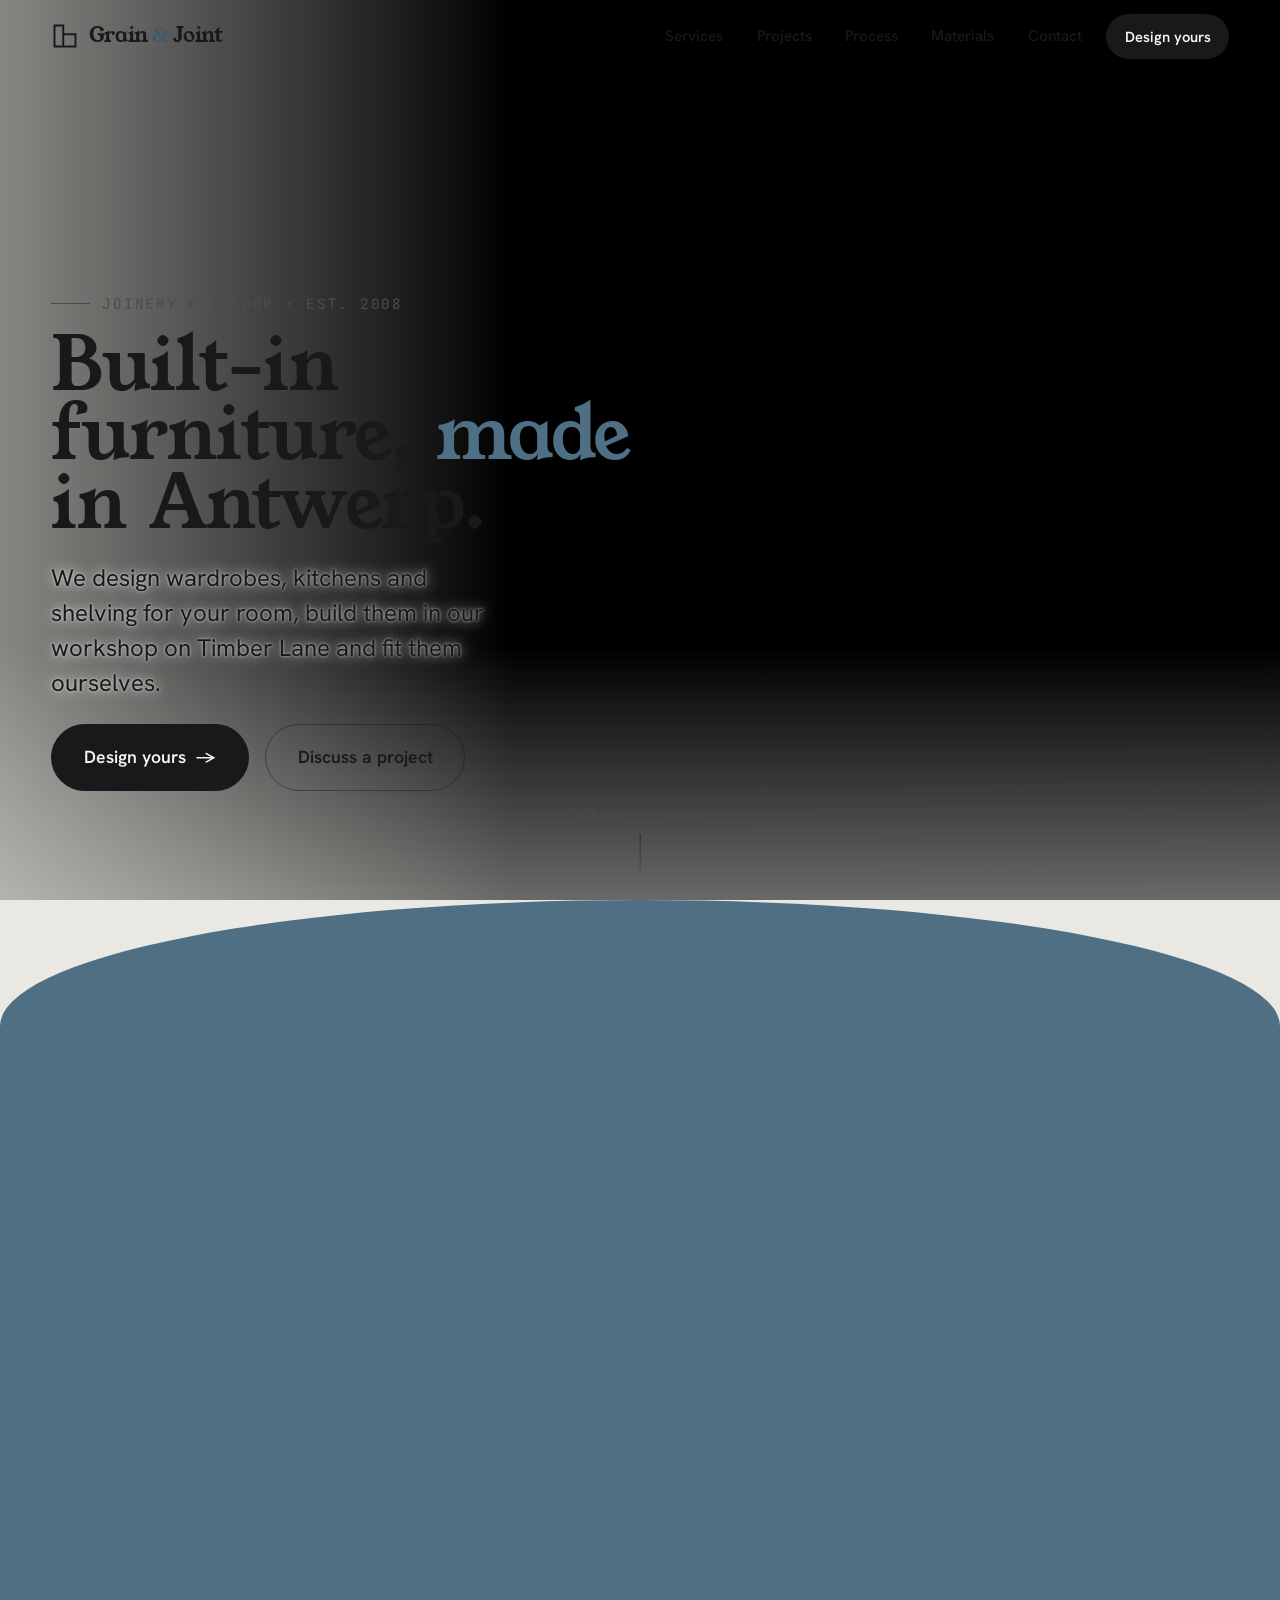
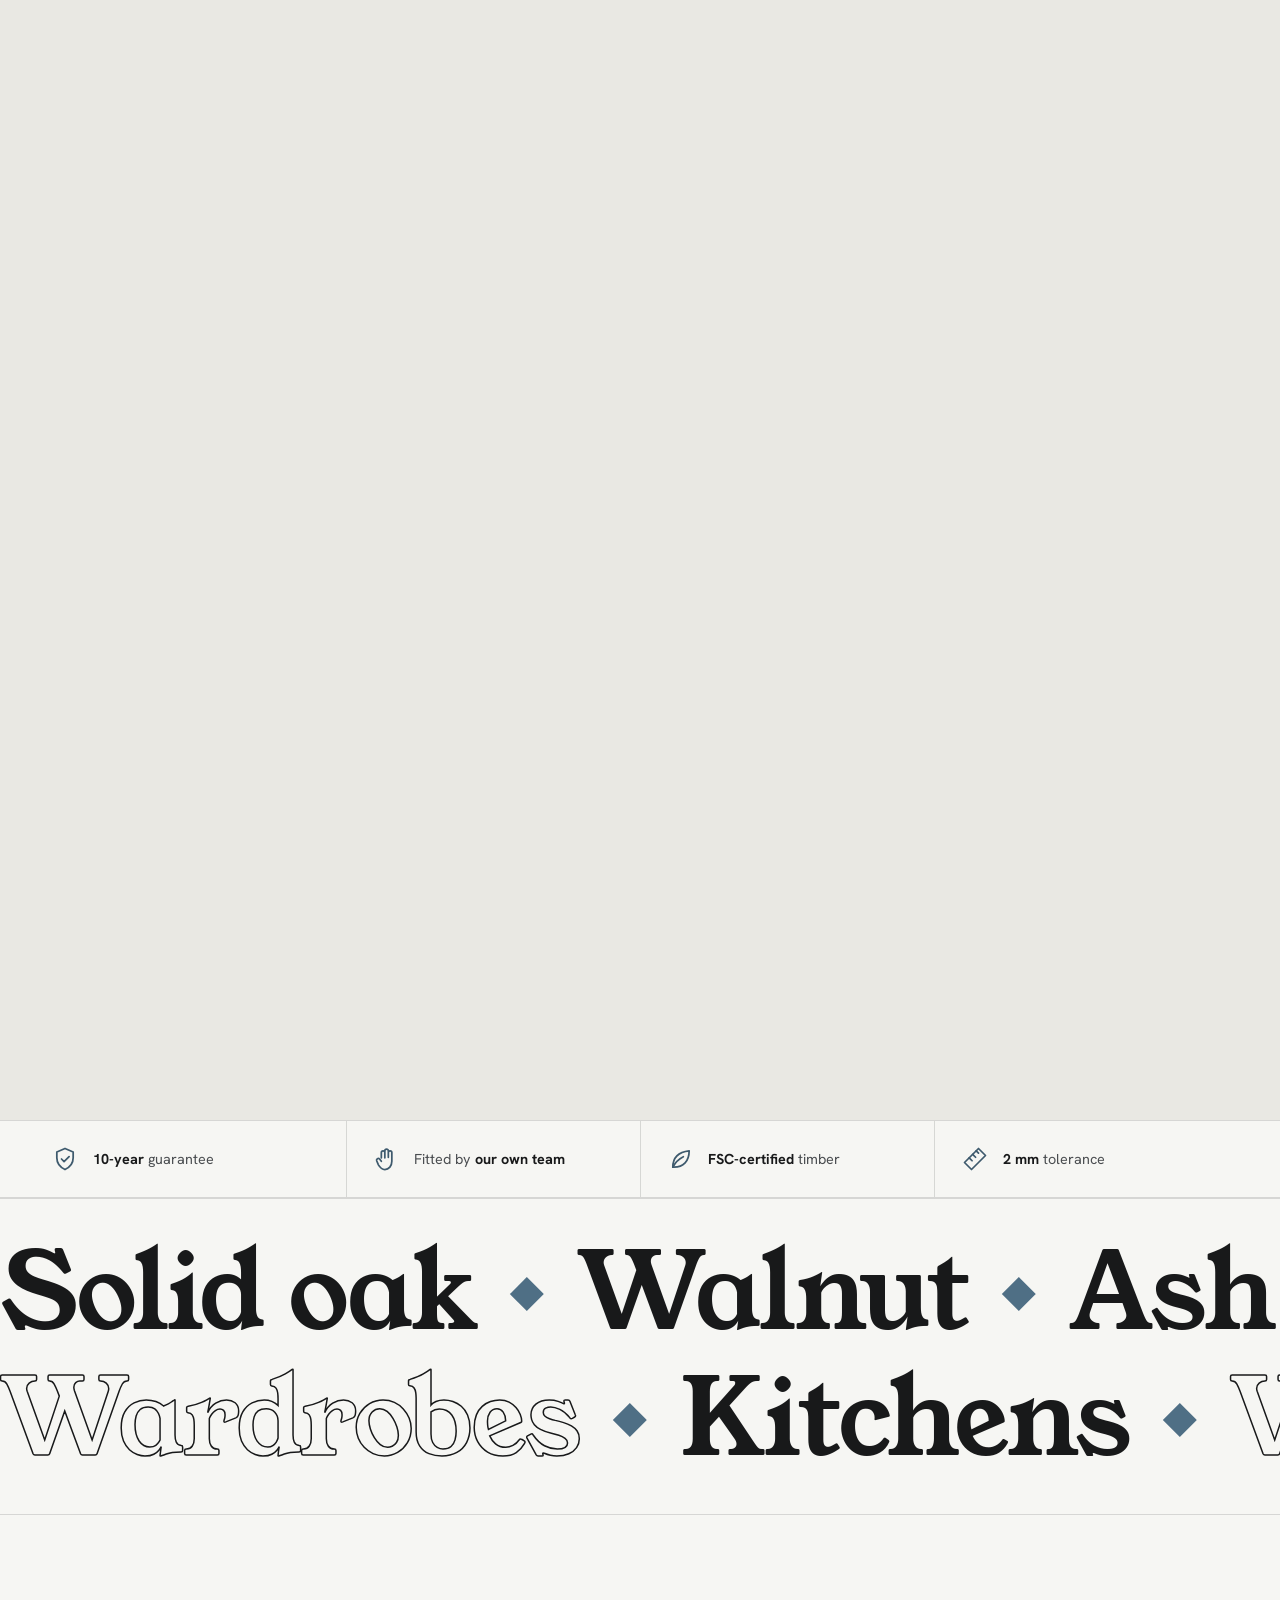
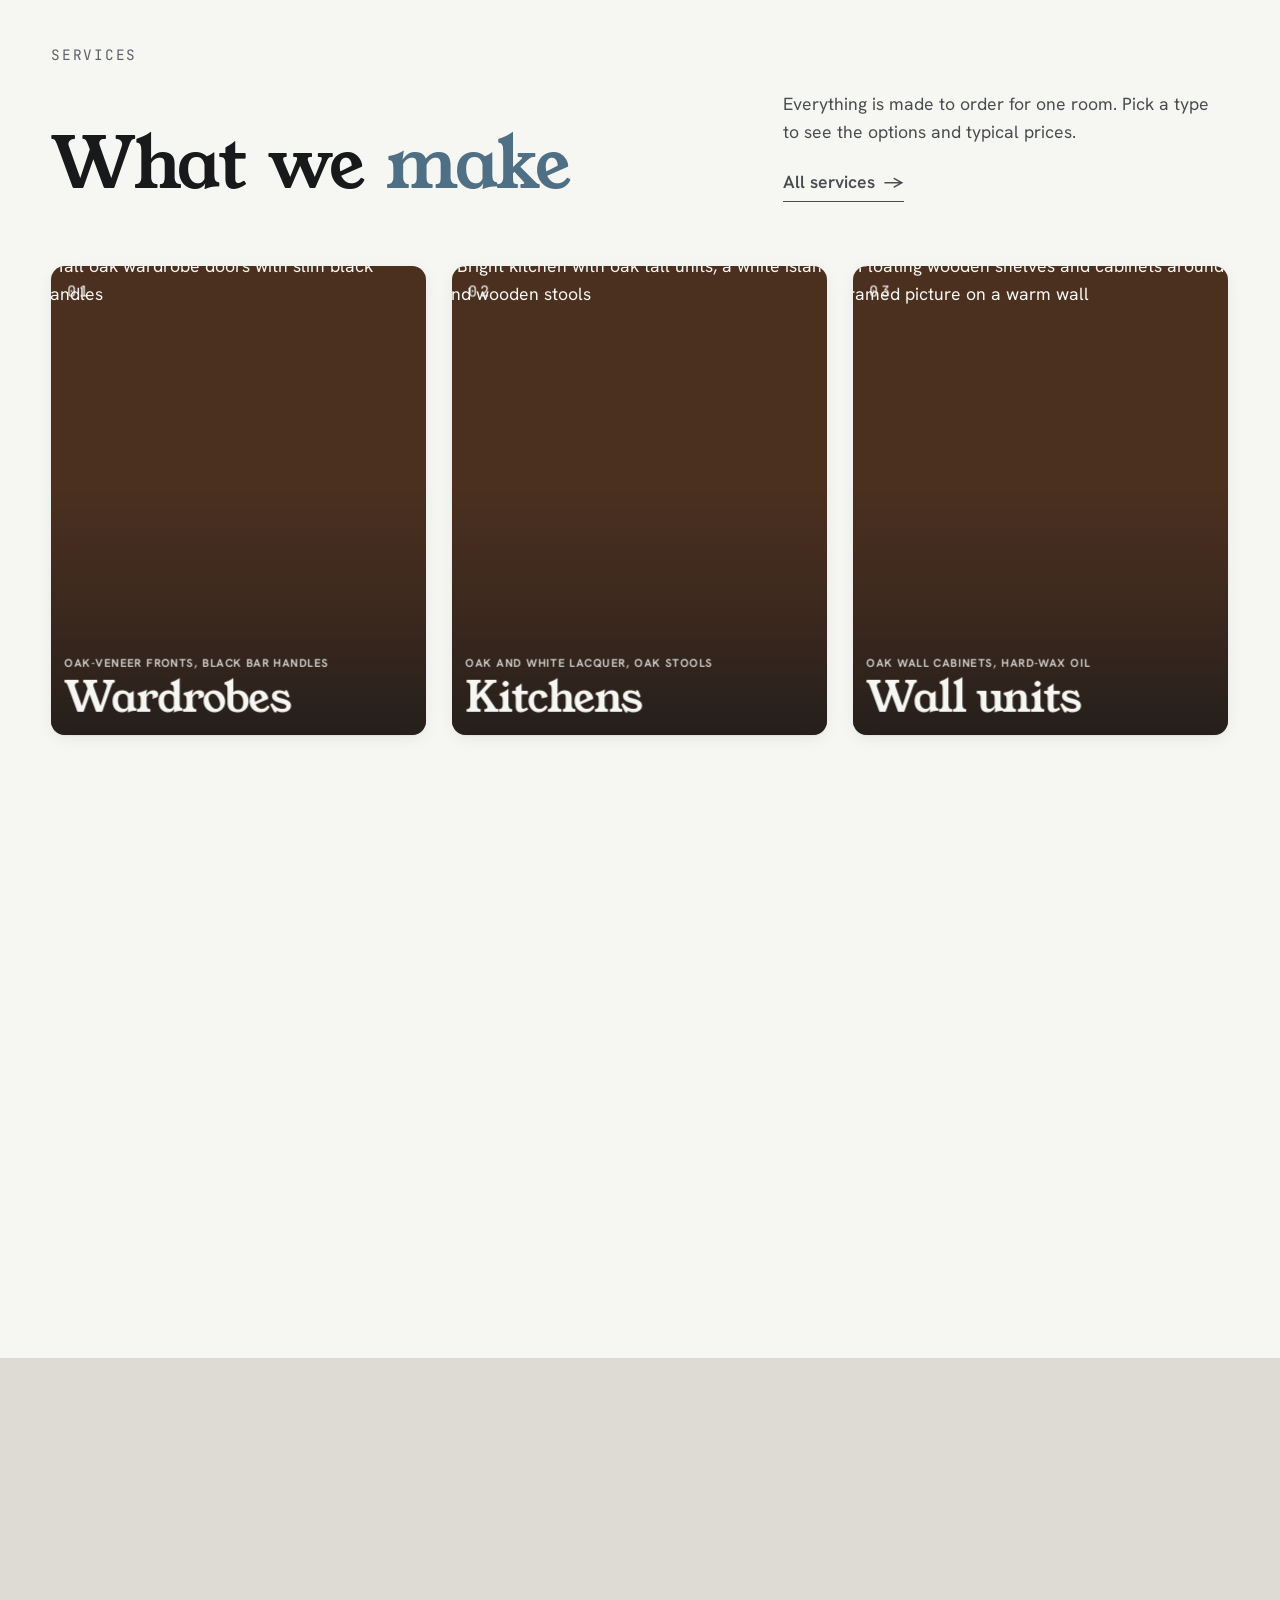
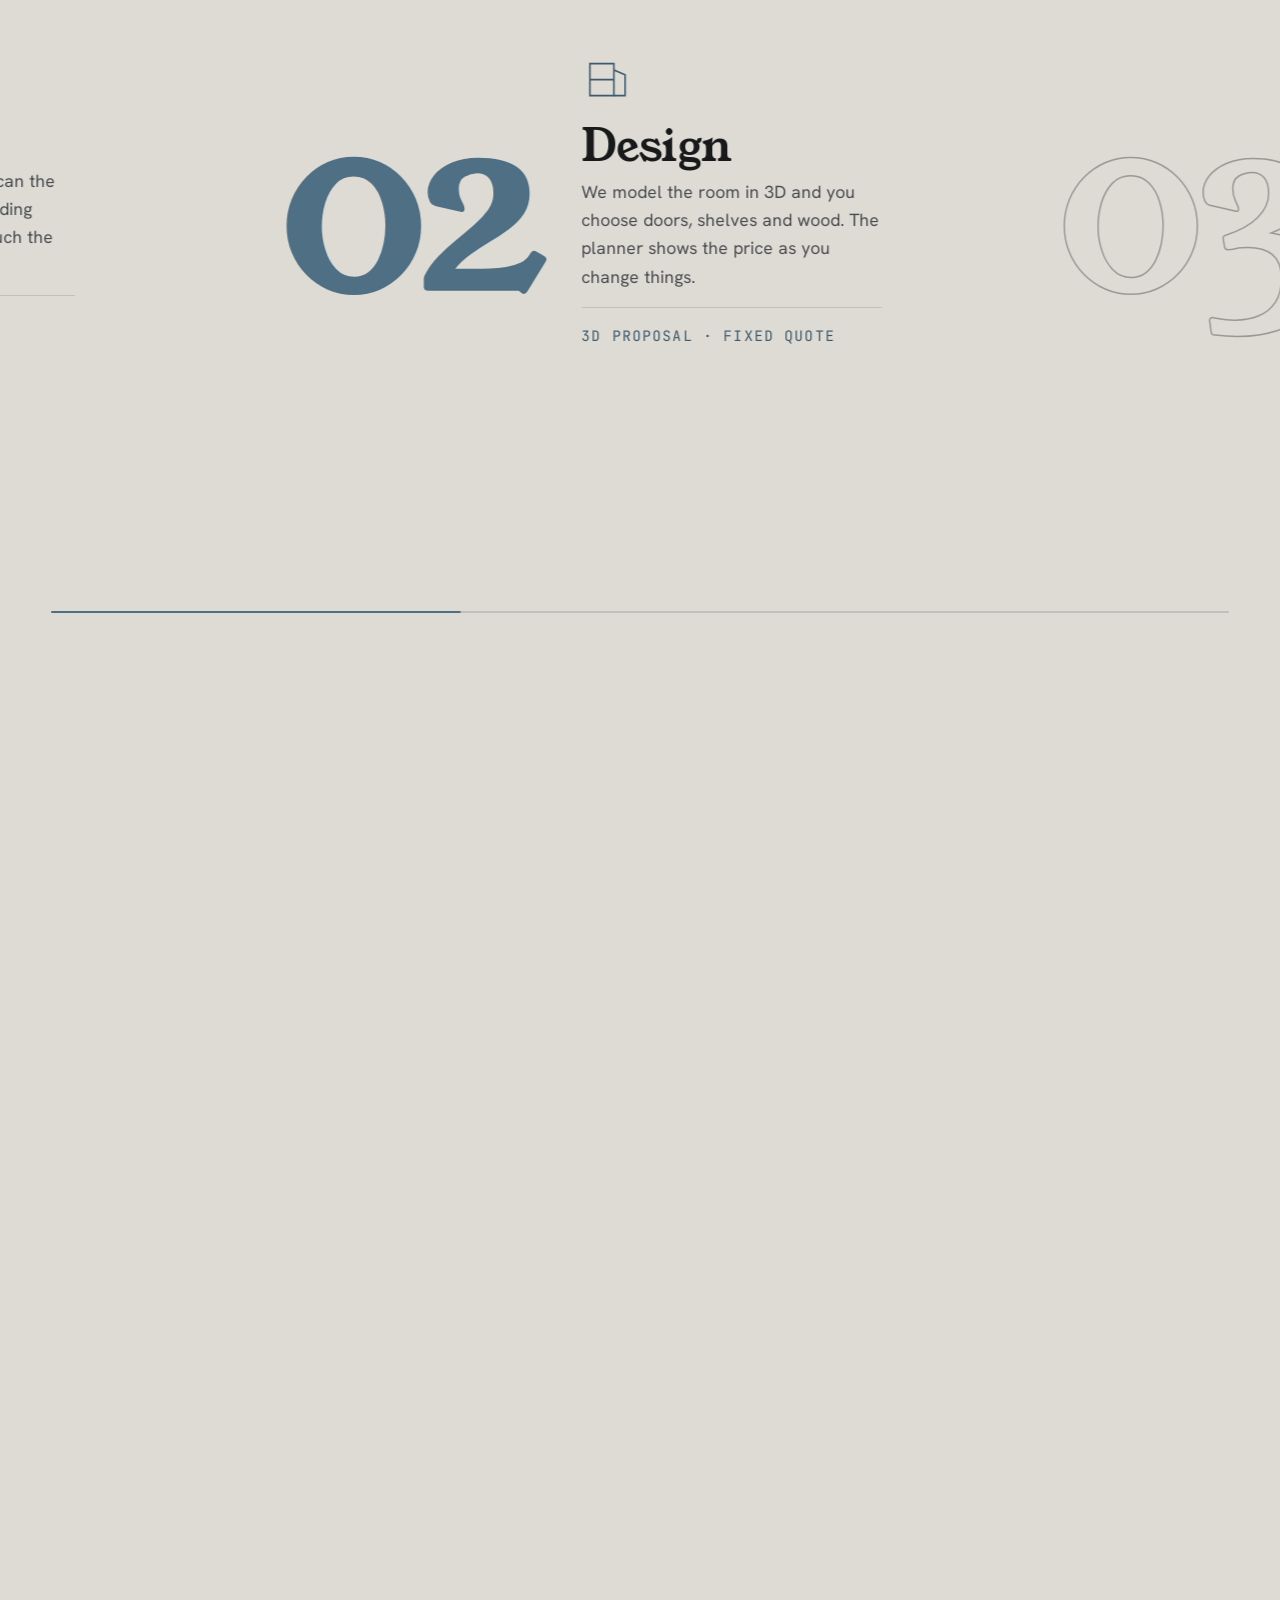
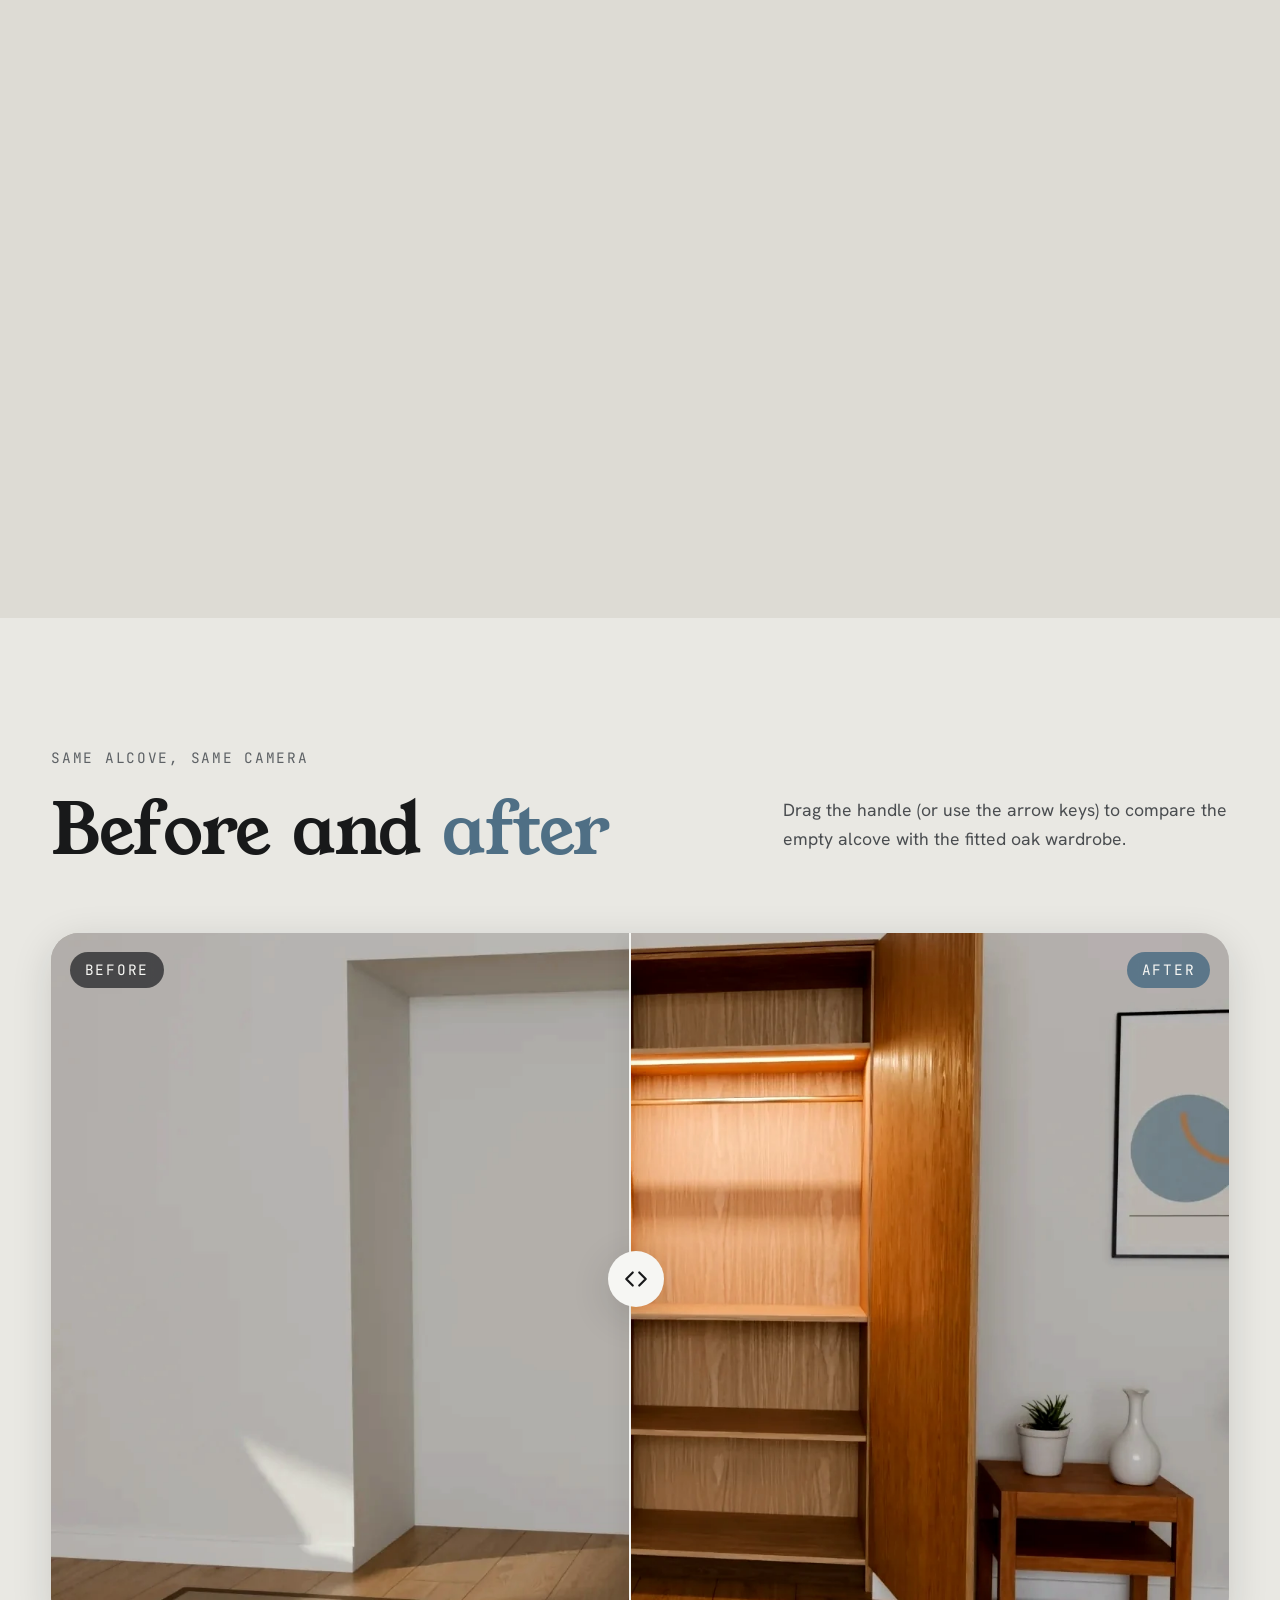
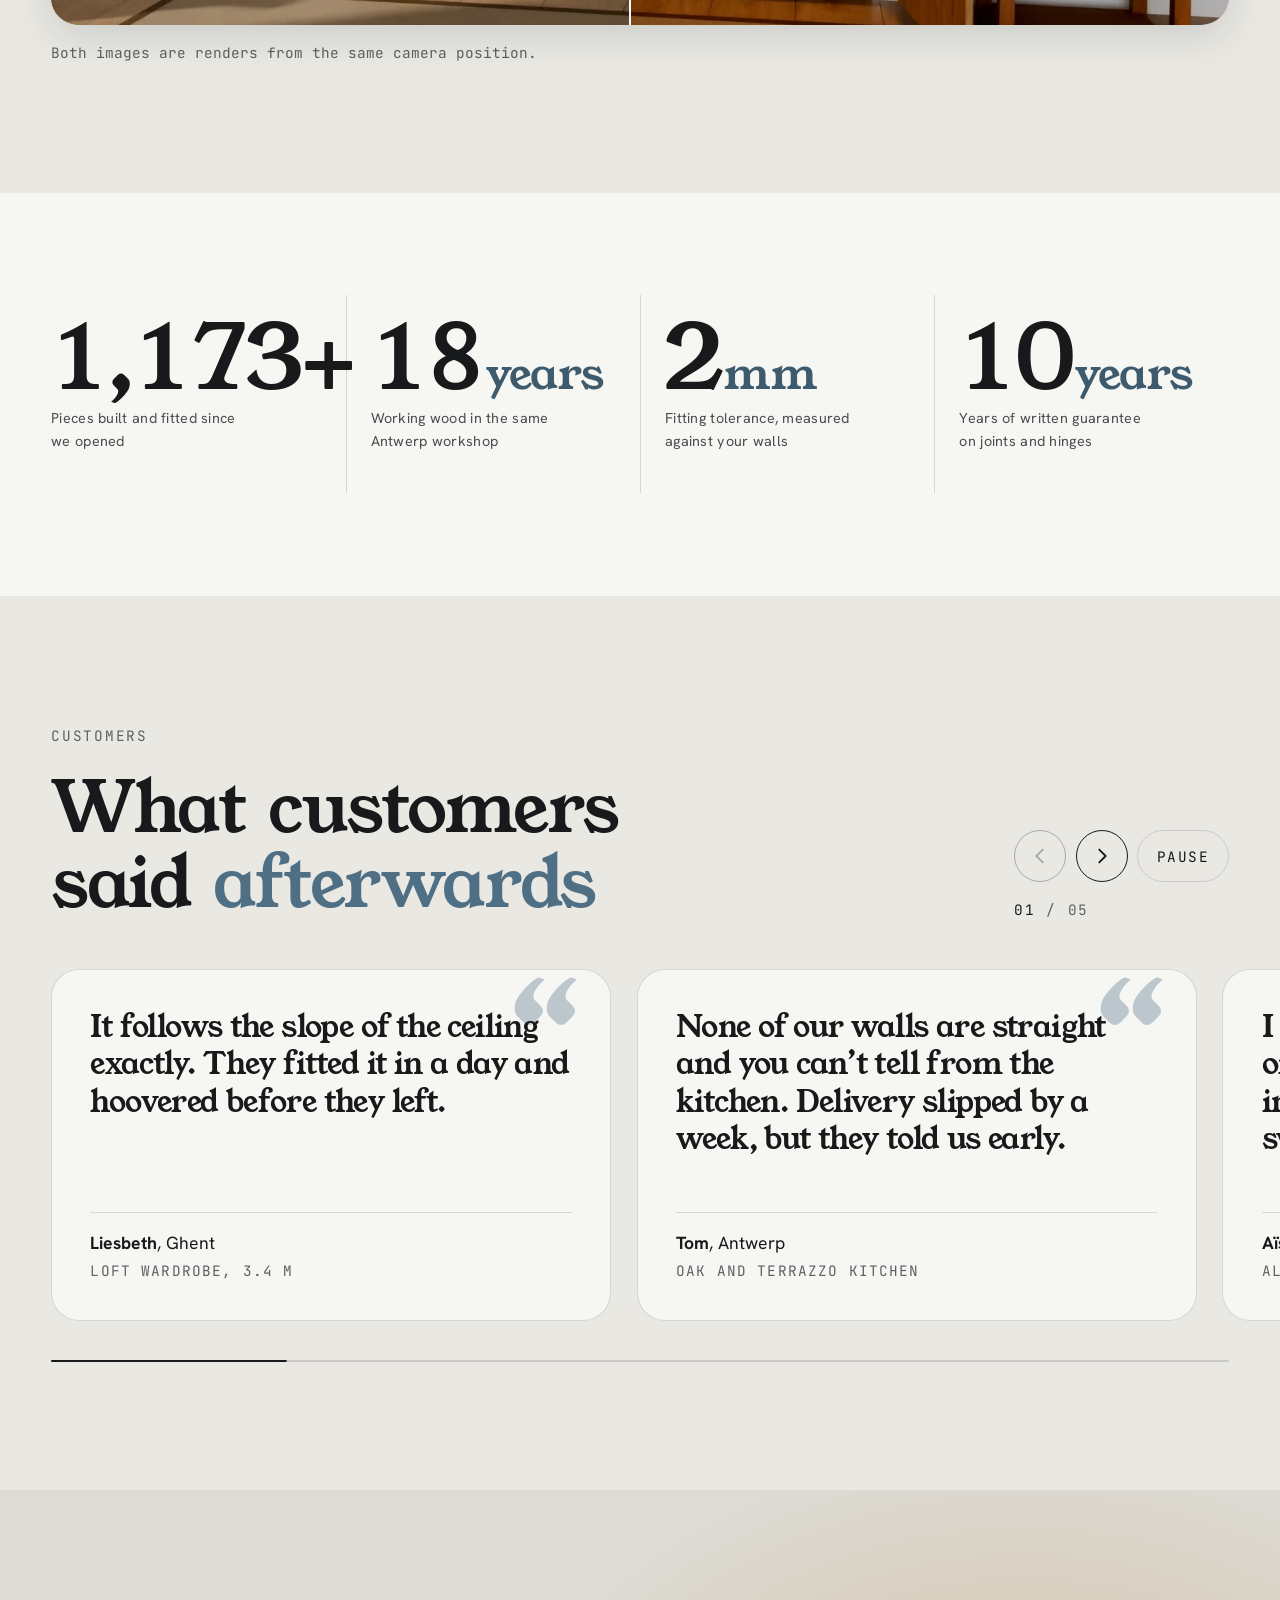
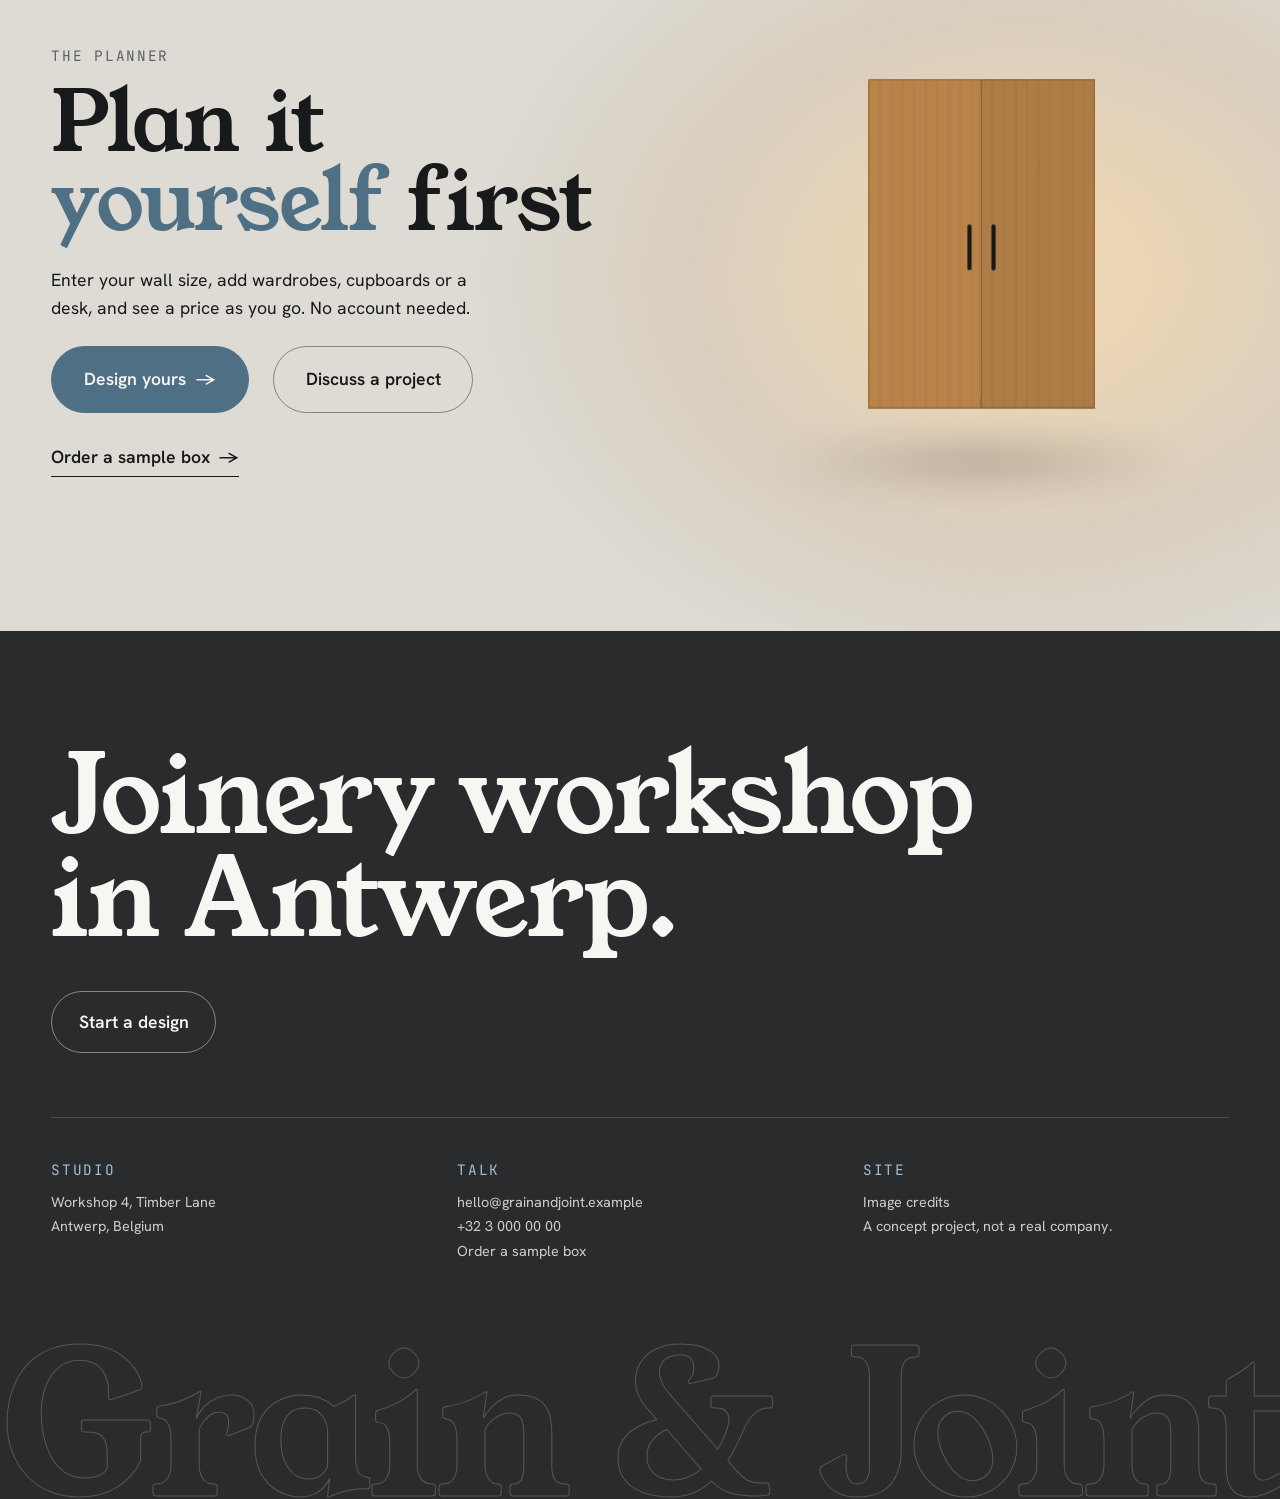
==== commit b1e6f709: "The step-by-step planner replaces the old configurator Every 'Design yours' and 'Start a design' lin" ====
--- a/site/index.html
+++ b/site/index.html
@@ -46,7 +46,7 @@
   <script type="module" src="js/home.js"></script>
   <script type="application/ld+json">
   {"@context": "https://schema.org", "@type": "WebSite", "name": "Grain & Joint", "url": "https://jakubmichalec-debug.github.io/Carpenter/",
-   "description": "Concept website for a fictional carpentry studio: built-in wardrobes, kitchens and wall units, with a 3D configurator."}
+   "description": "Concept website for a fictional carpentry studio: built-in wardrobes, kitchens and wall units, with a step-by-step 3D planner."}
   </script>
 </head>
 <body data-page="home">
@@ -77,7 +77,7 @@
           <li><a href="contact.html">Contact</a></li>
         </ul>
       </nav>
-      <a class="btn site-header__cta" href="configurator.html" data-magnetic>Design yours</a>
+      <a class="btn site-header__cta" href="planner.html" data-magnetic>Design yours</a>
       <button class="menu-toggle" type="button" aria-expanded="false" aria-controls="mobile-menu"><span class="visually-hidden">Menu</span><i></i><i></i></button>
     </div>
     <div class="mobile-menu" id="mobile-menu" hidden>
@@ -87,7 +87,7 @@
         <li><a href="process.html">Process</a></li>
         <li><a href="materials.html">Materials</a></li>
         <li><a href="contact.html">Contact</a></li>
-        <li><a href="configurator.html">Design yours →</a></li>
+        <li><a href="planner.html">Design yours →</a></li>
       </ul>
     </div>
   </header>
@@ -112,7 +112,7 @@
             <h1 class="hero__title" data-split data-split-delay="0.15">Built-in furniture, <em>made</em> in Antwerp.</h1>
             <p class="hero__lede" data-reveal data-reveal-delay="0.6">We design wardrobes, kitchens and shelving for your room, build them in our workshop on Timber Lane and fit them ourselves.</p>
             <div class="hero__cta" data-reveal data-reveal-delay="0.75">
-              <a class="btn btn--lg" href="configurator.html" data-magnetic>Design yours <span aria-hidden="true">→</span></a>
+              <a class="btn btn--lg" href="planner.html" data-magnetic>Design yours <span aria-hidden="true">→</span></a>
               <a class="btn btn--ghost btn--lg" href="contact.html" data-magnetic>Discuss a project</a>
             </div>
           </div>
@@ -128,7 +128,7 @@
           <div class="hero__end container">
             <p class="hero__end-title">Built in our workshop.<br><em>Fitted in a day.</em></p>
             <div class="hero__cta">
-              <a class="btn btn--lg" href="configurator.html" data-magnetic>Design yours <span aria-hidden="true">→</span></a>
+              <a class="btn btn--lg" href="planner.html" data-magnetic>Design yours <span aria-hidden="true">→</span></a>
               <a class="btn btn--ghost btn--lg" href="contact.html" data-magnetic>Discuss a project</a>
             </div>
           </div>
@@ -377,7 +377,7 @@
           <h2 class="display cta__title" data-split>Plan it <em>yourself</em> first</h2>
           <p data-reveal data-reveal-delay="0.2">Enter your wall size, add wardrobes, cupboards or a desk, and see a price as you go. No account needed.</p>
           <div class="cta__actions" data-reveal data-reveal-delay="0.3">
-            <a class="btn btn--accent btn--lg" href="configurator.html" data-magnetic="0.4">Design yours <span aria-hidden="true">→</span></a>
+            <a class="btn btn--accent btn--lg" href="planner.html" data-magnetic="0.4">Design yours <span aria-hidden="true">→</span></a>
             <a class="btn btn--ghost btn--lg" href="contact.html" data-magnetic>Discuss a project</a>
             <a class="link-arrow" href="contact.html#samples">Order a sample box</a>
           </div>
@@ -408,7 +408,7 @@
     <div class="container site-footer__inner">
       <div>
         <p class="site-footer__big">Joinery workshop<br>in Antwerp.</p>
-        <a class="btn btn--ghost" href="configurator.html">Start a design</a>
+        <a class="btn btn--ghost" href="planner.html">Start a design</a>
       </div>
       <div class="site-footer__cols">
         <div><p class="eyebrow">Studio</p><p>Workshop 4, Timber Lane<br>Antwerp, Belgium</p></div>
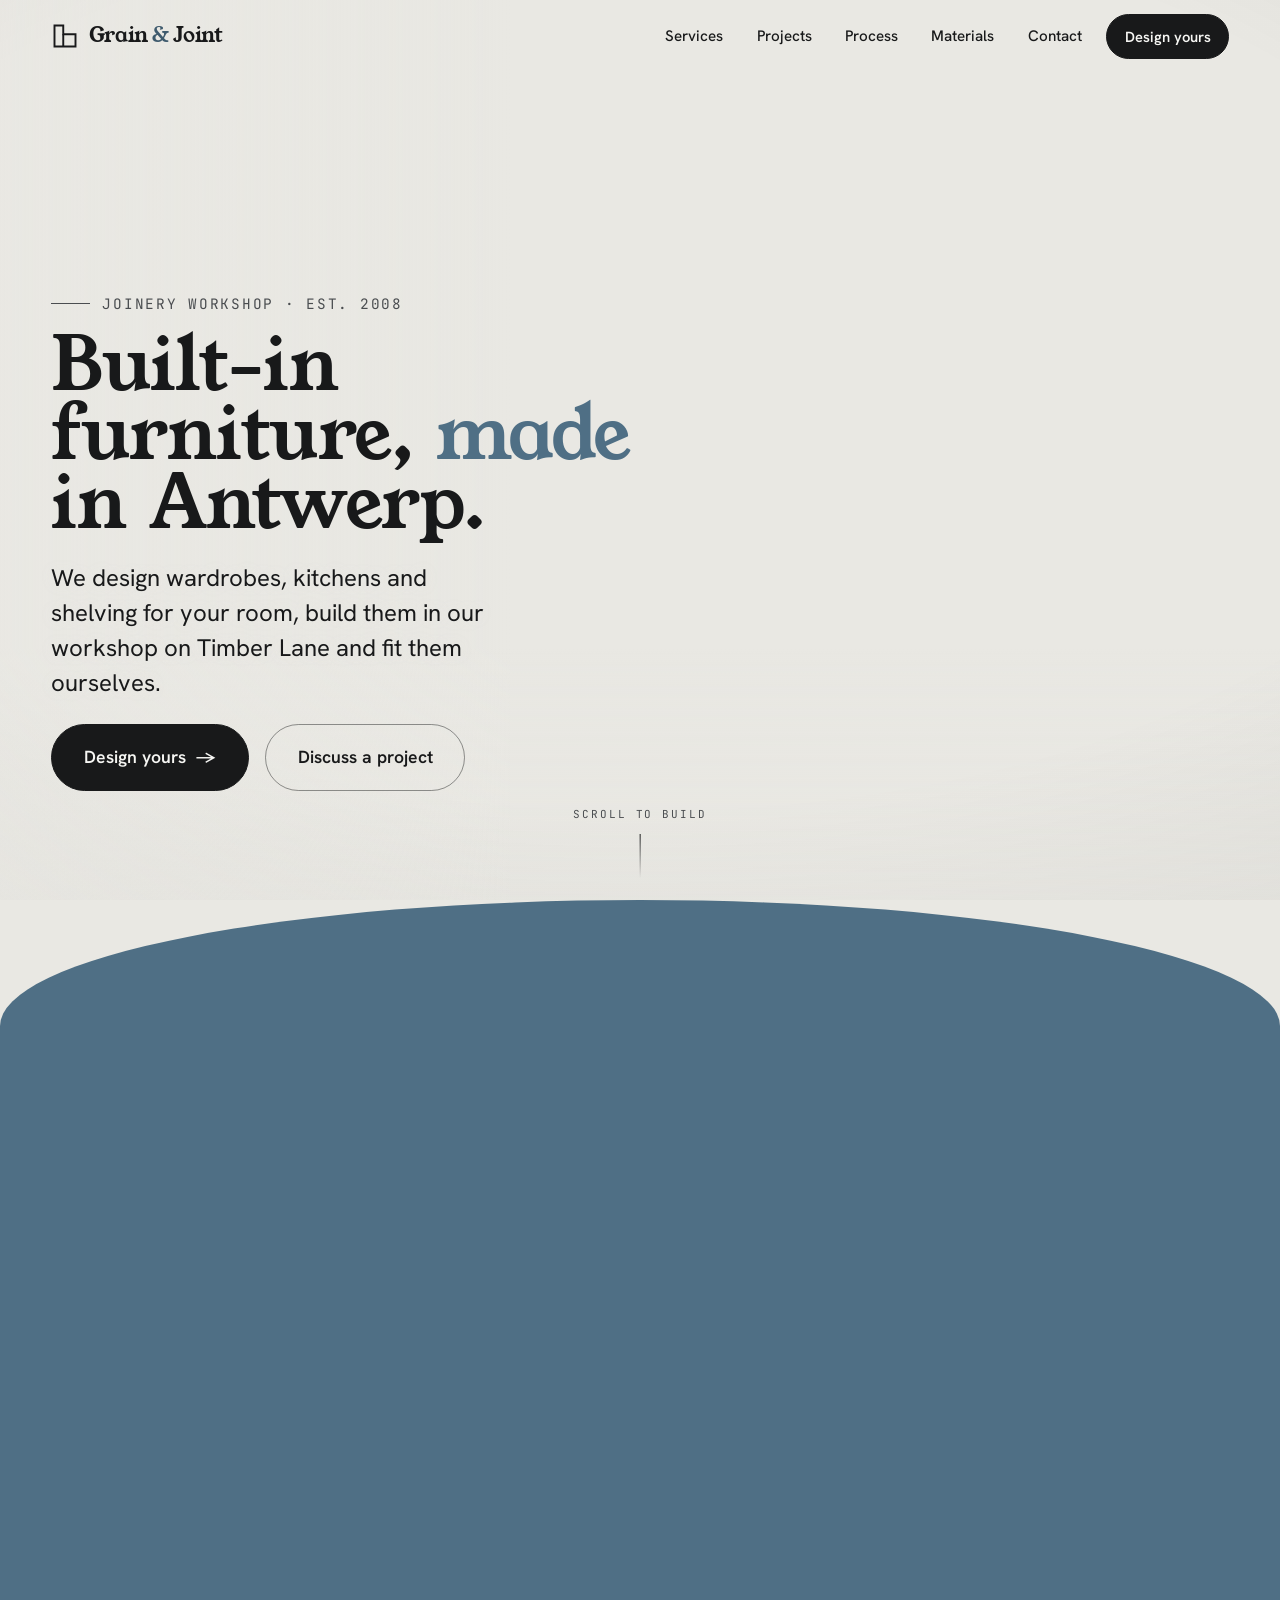
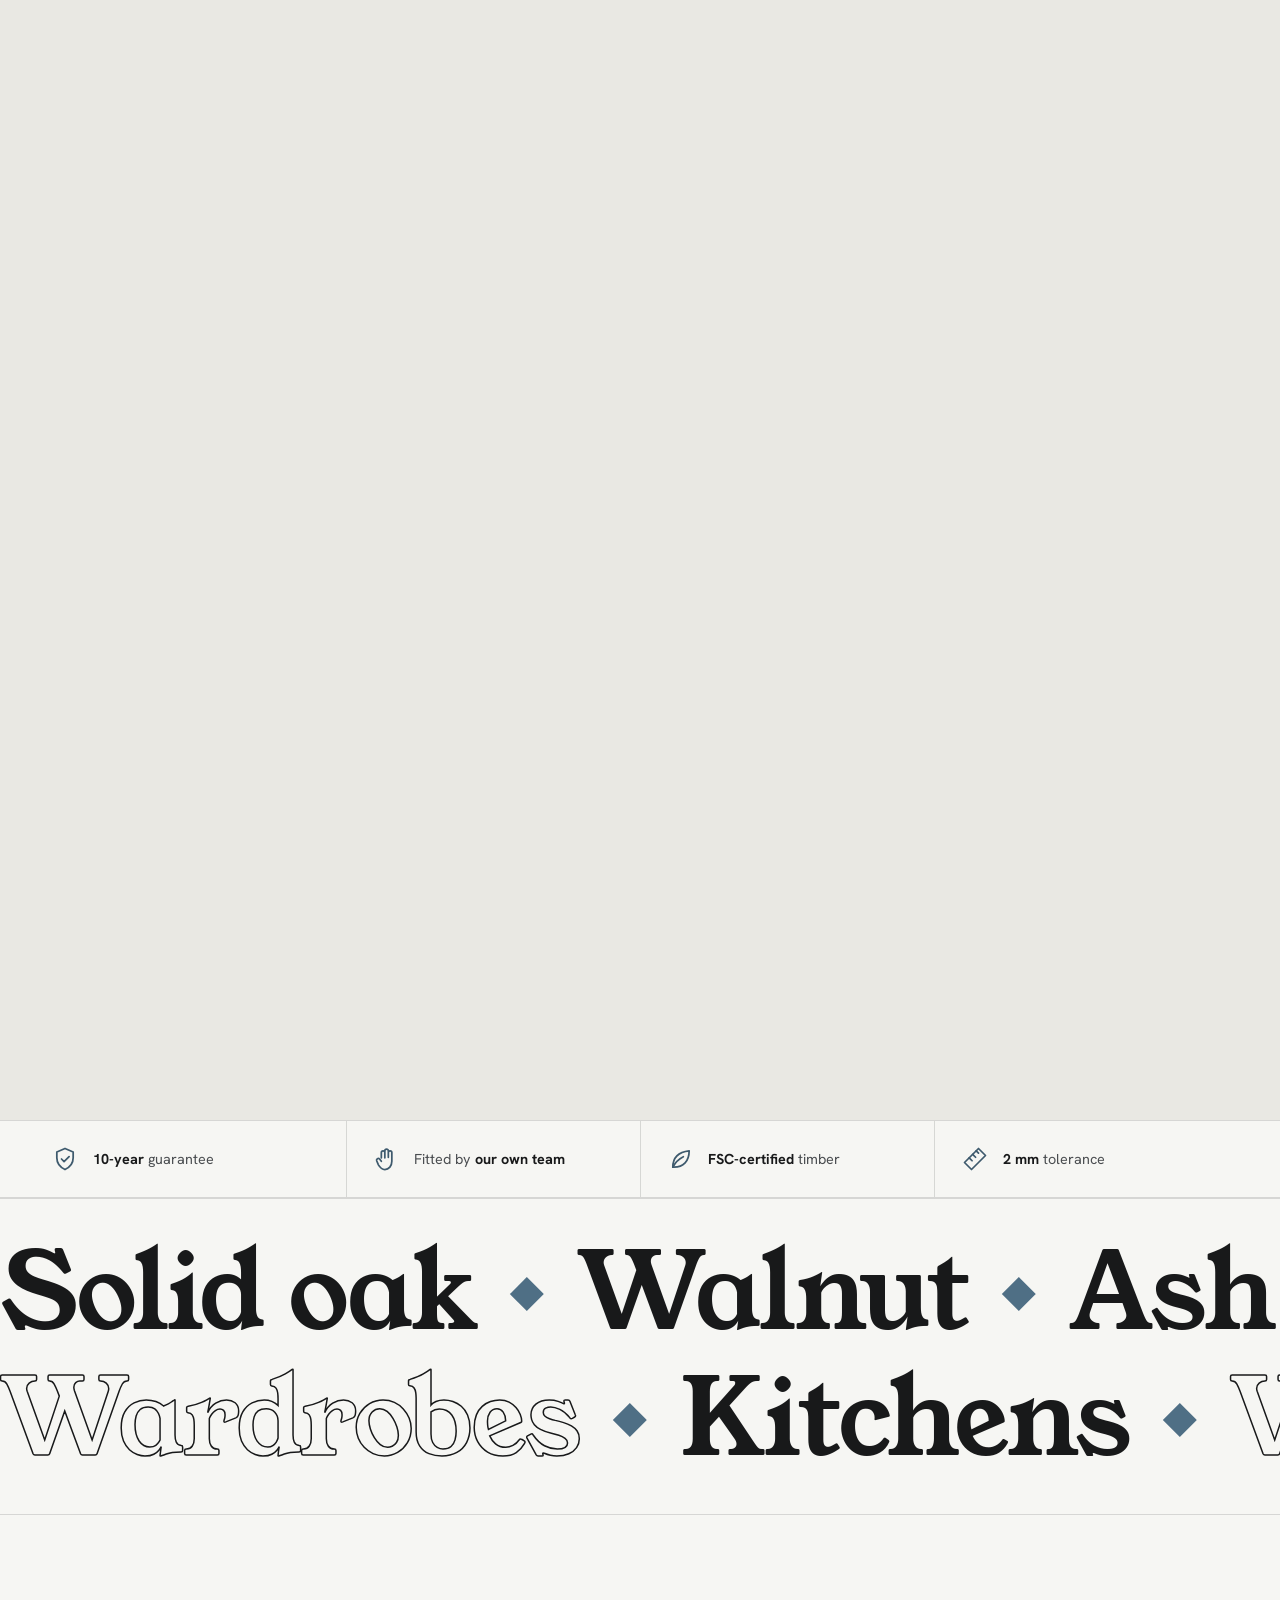
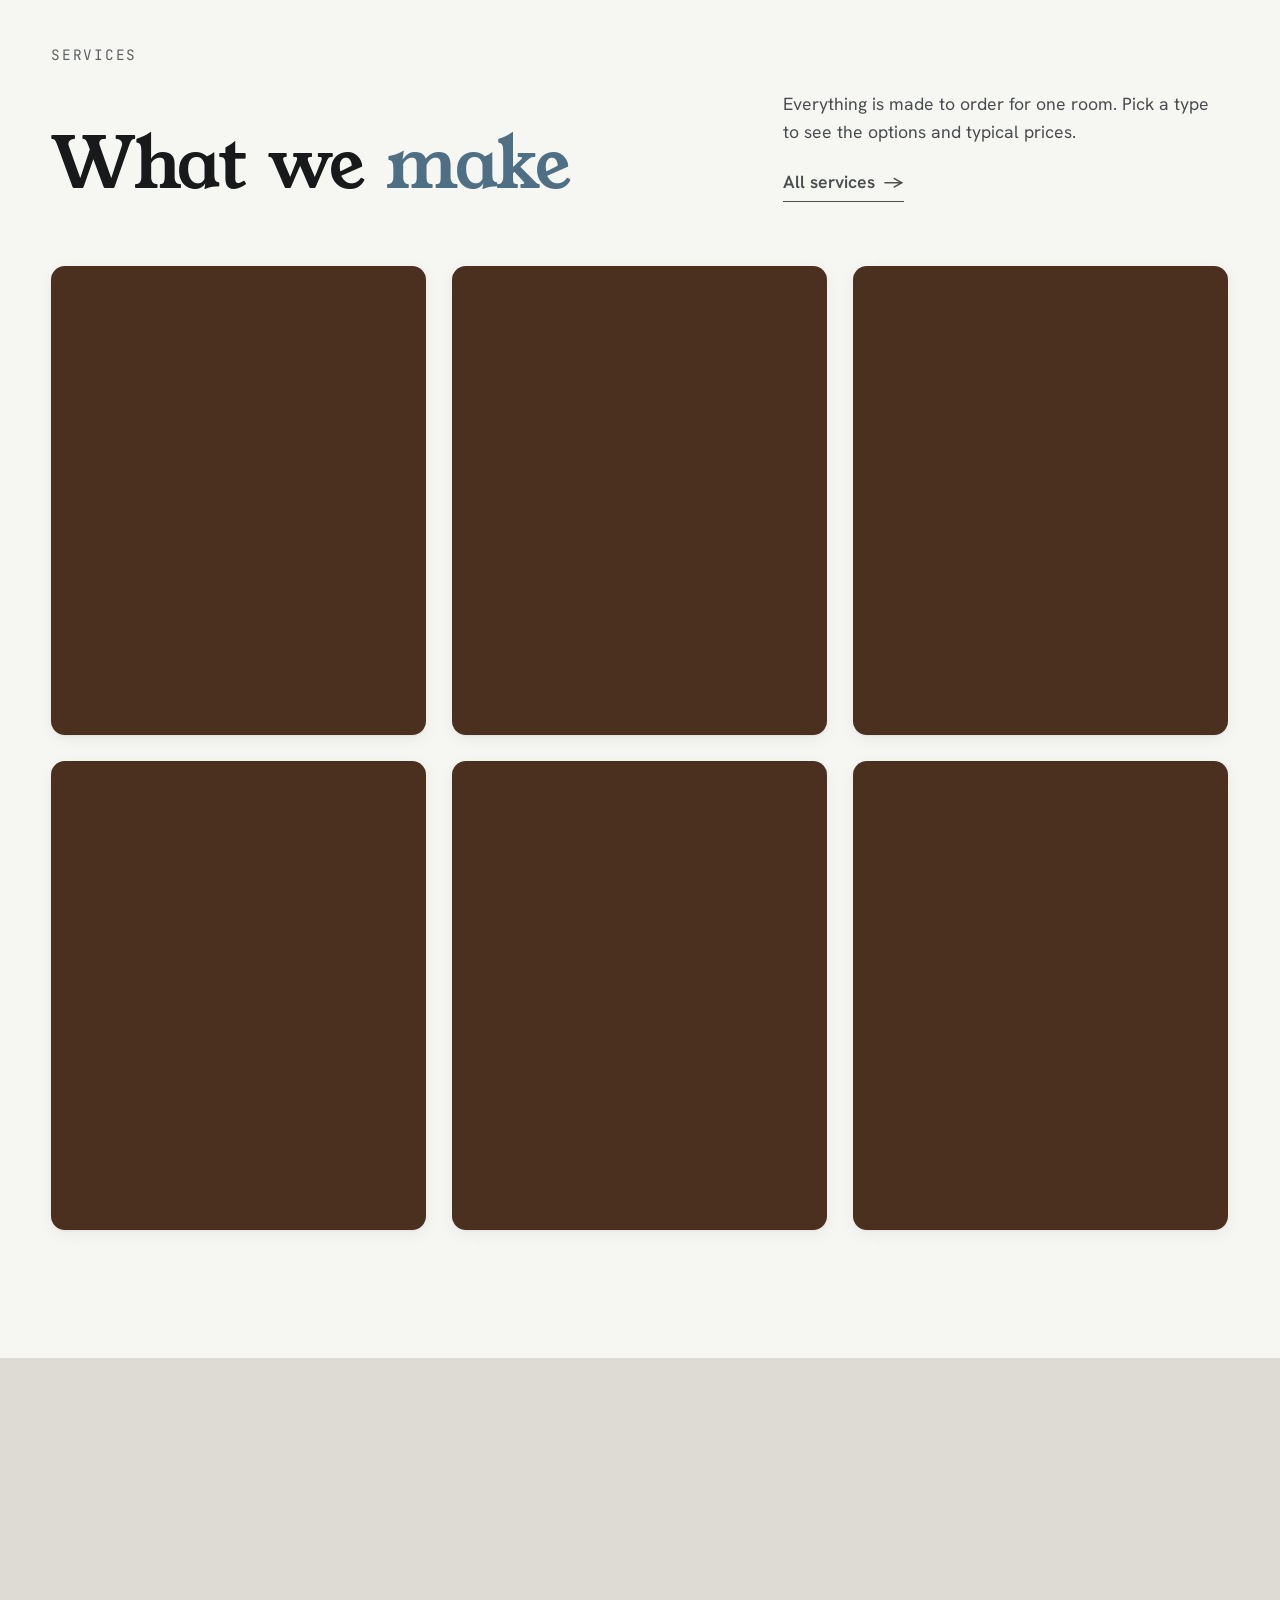
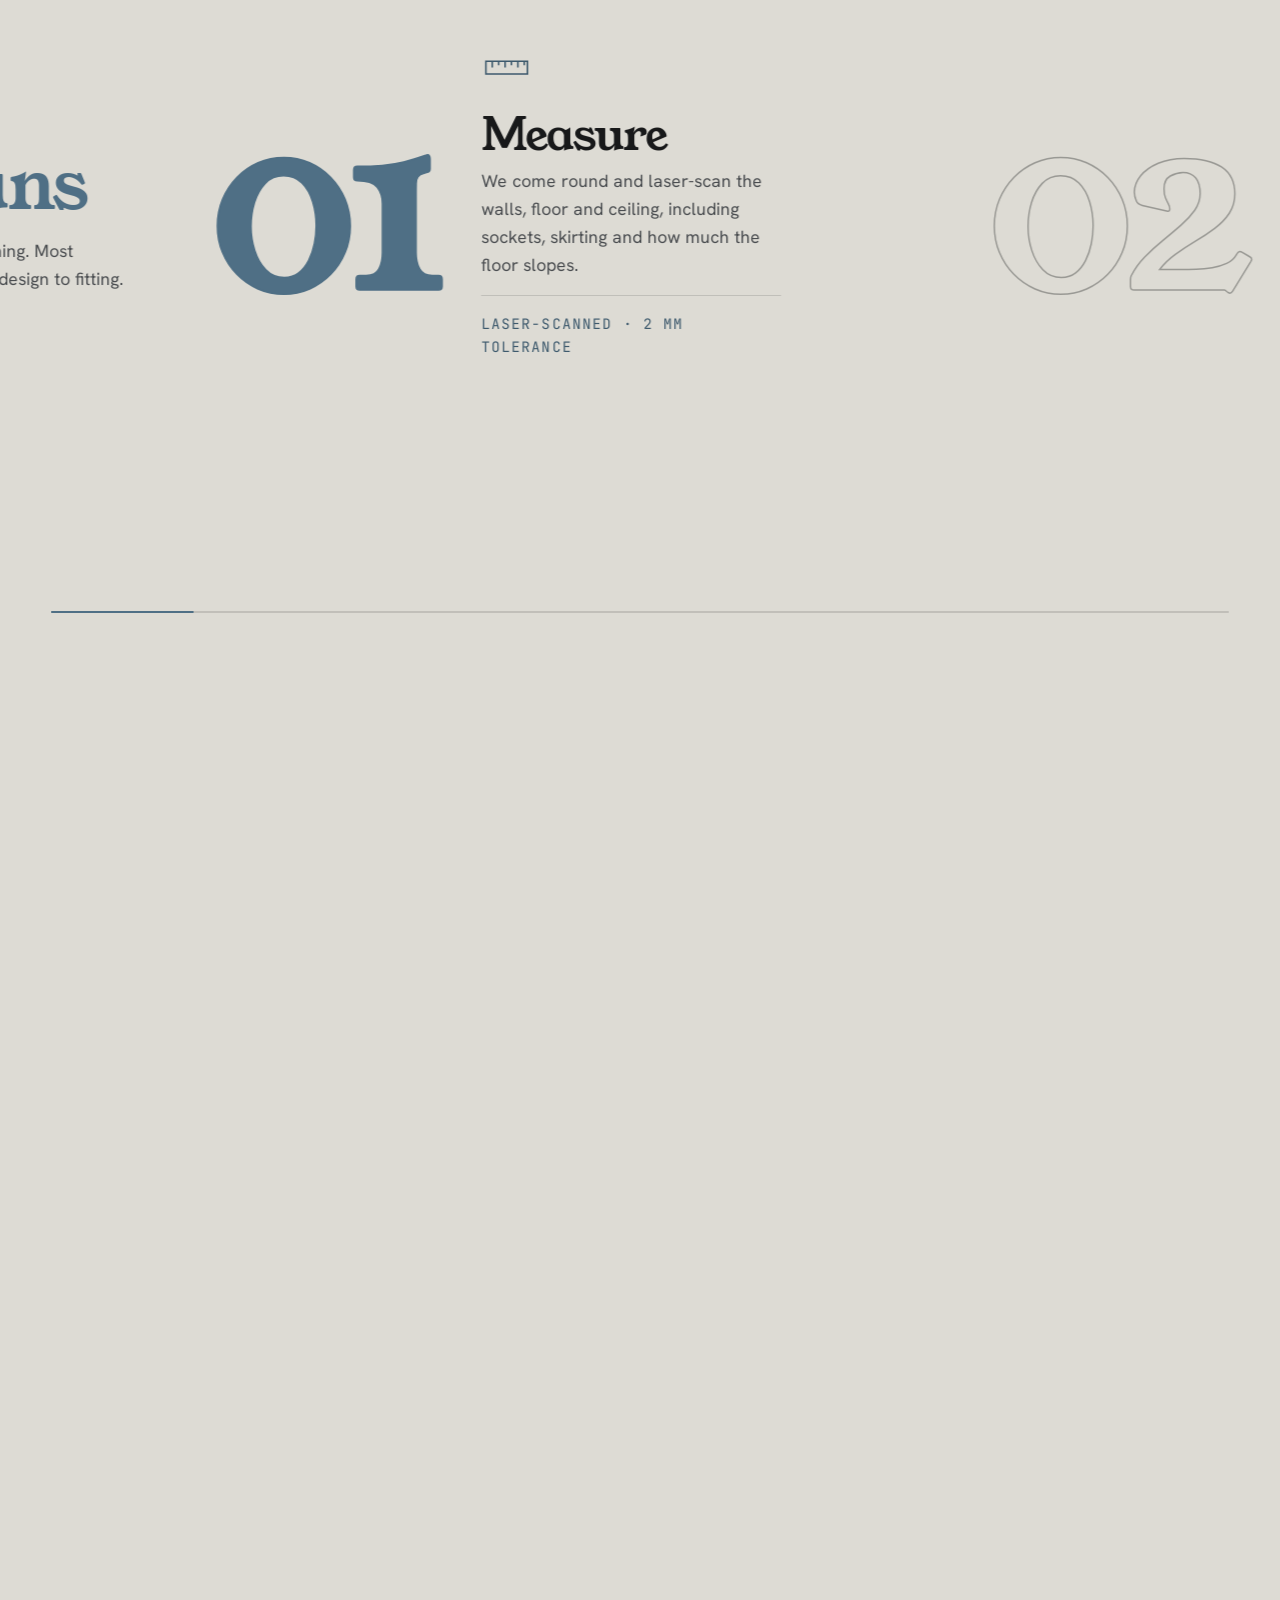
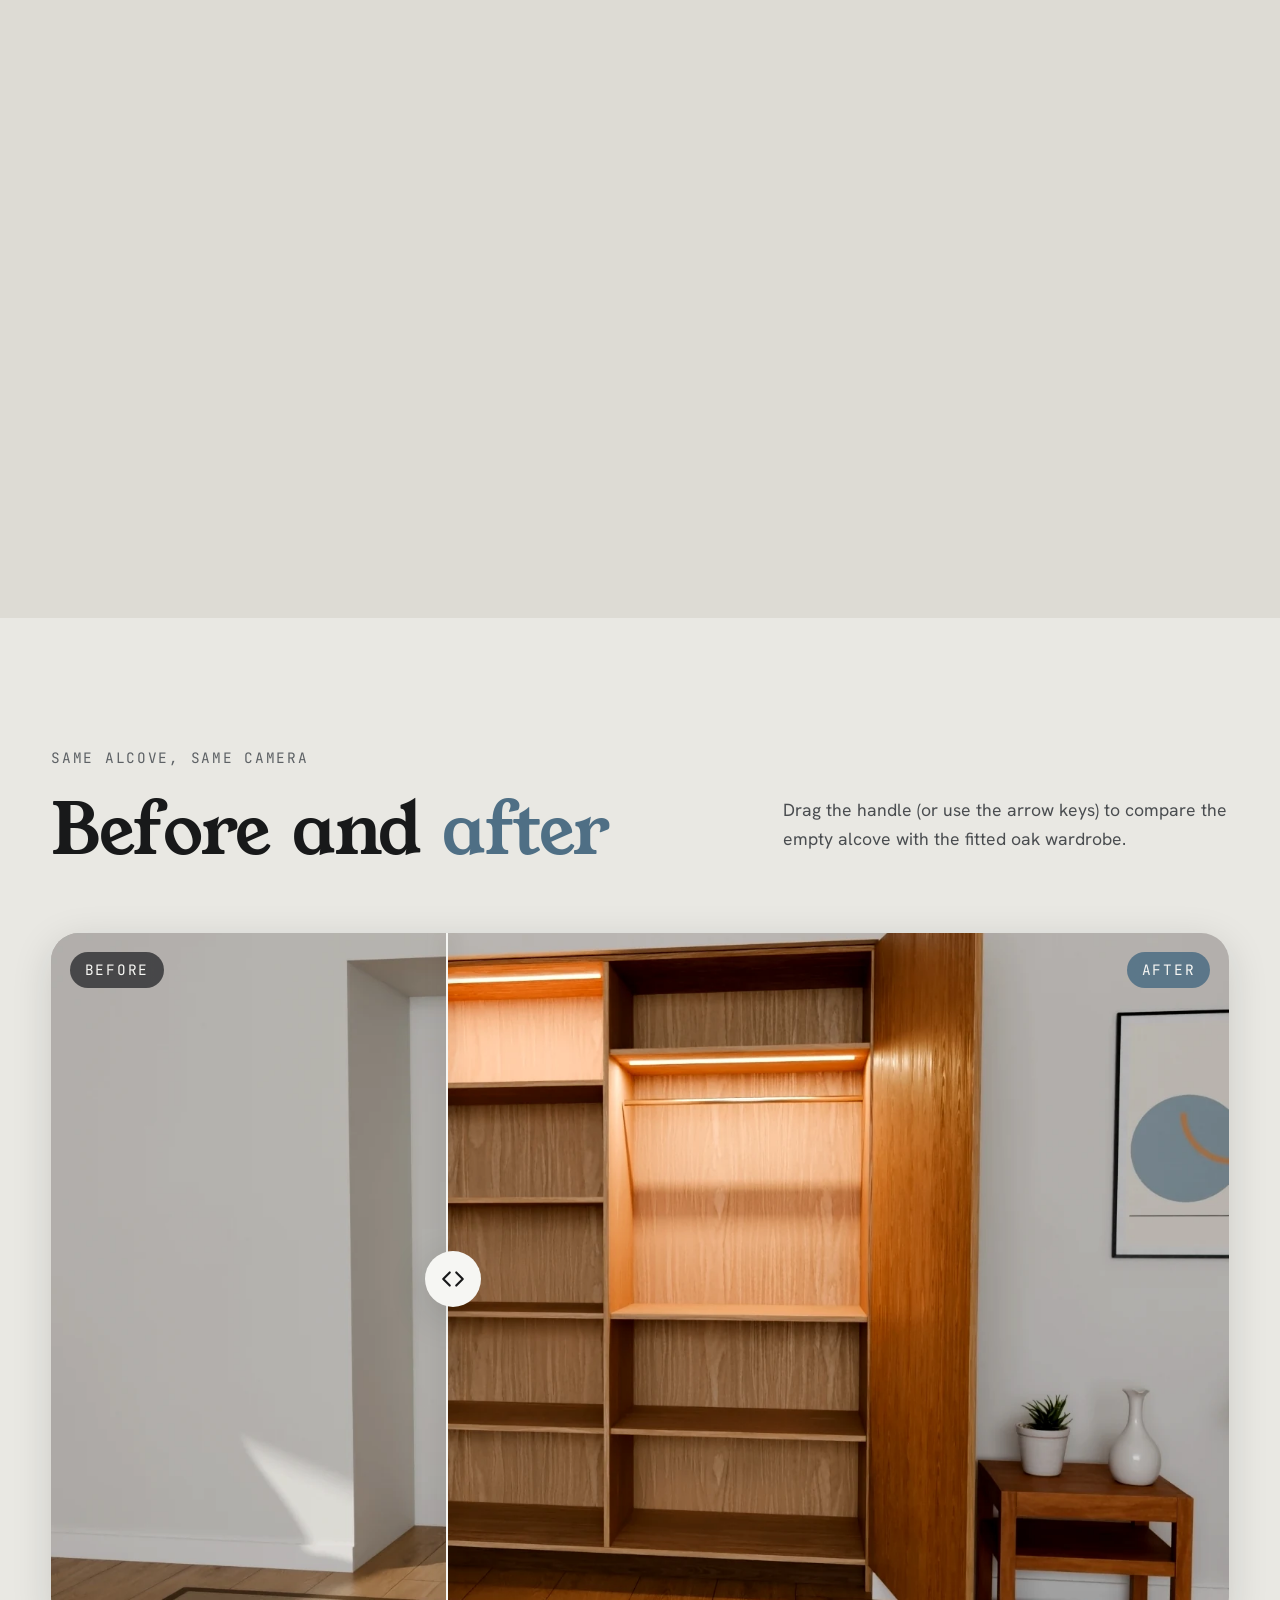
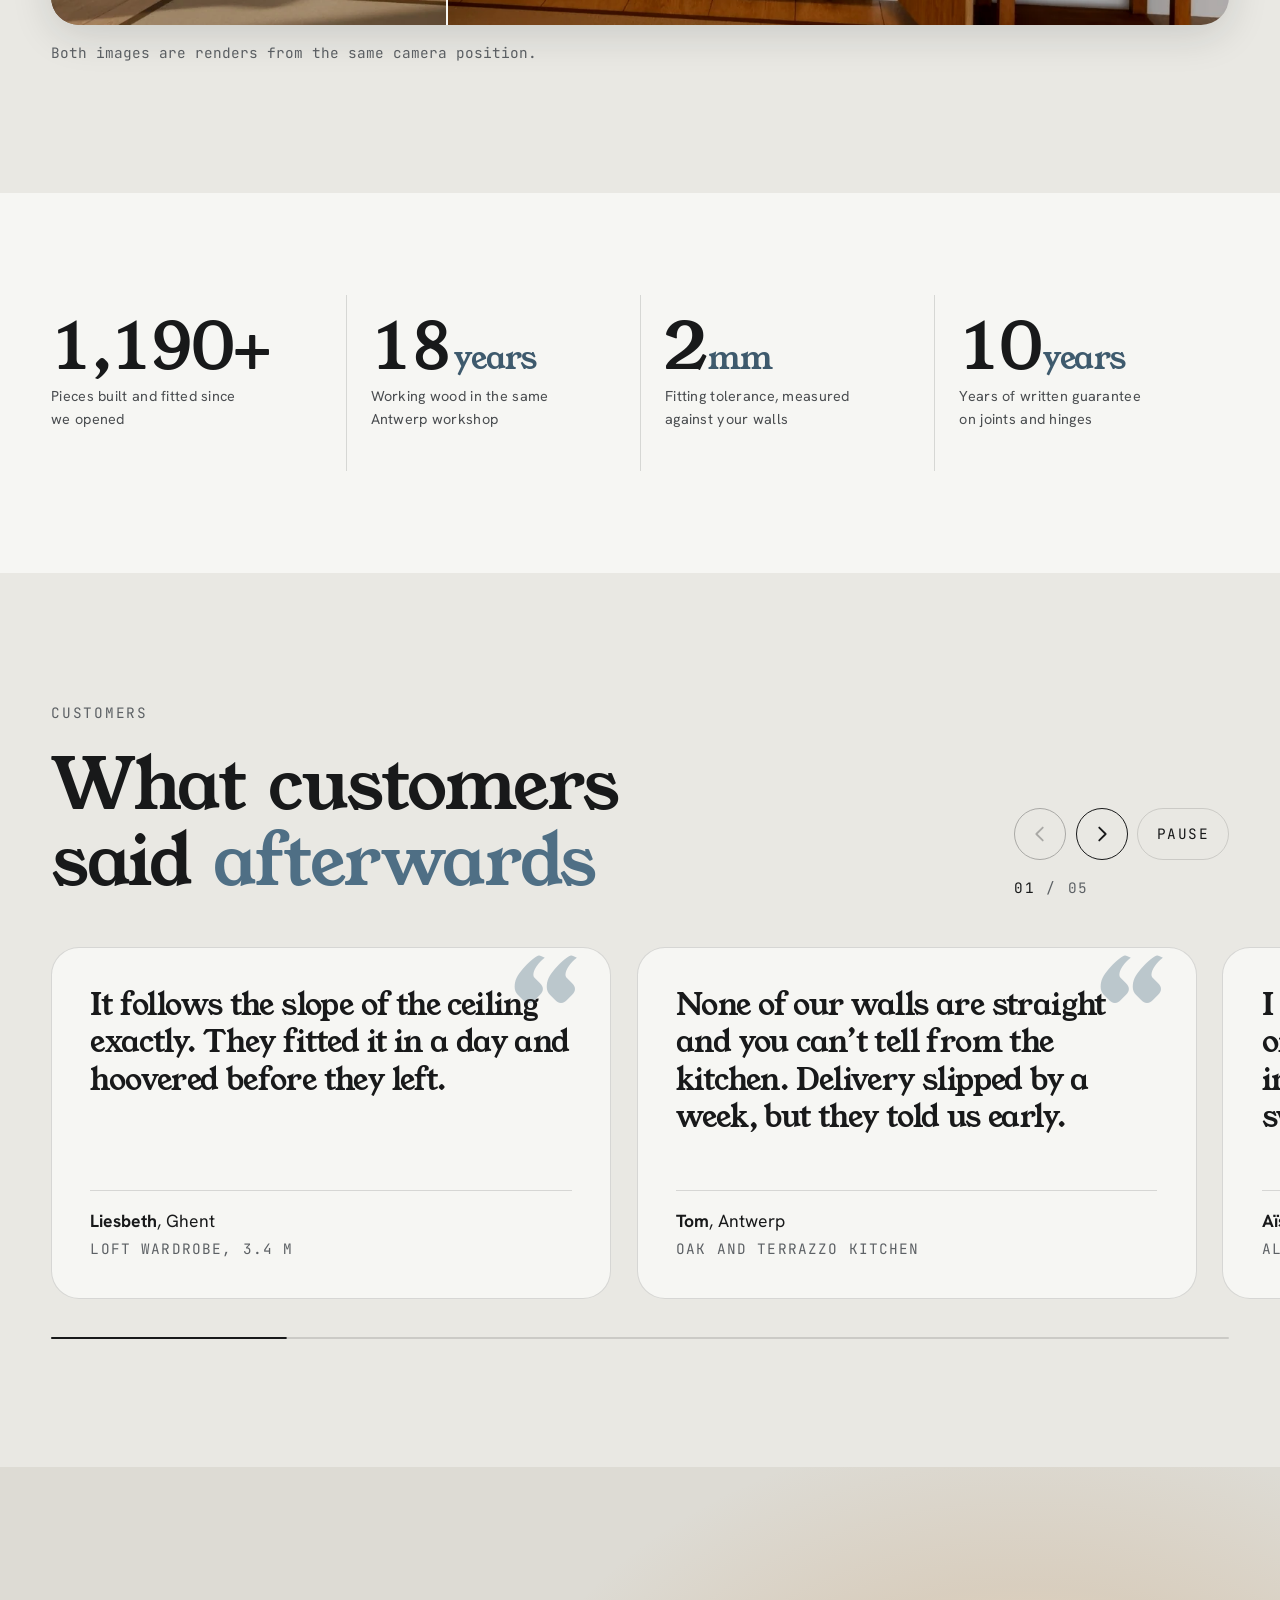
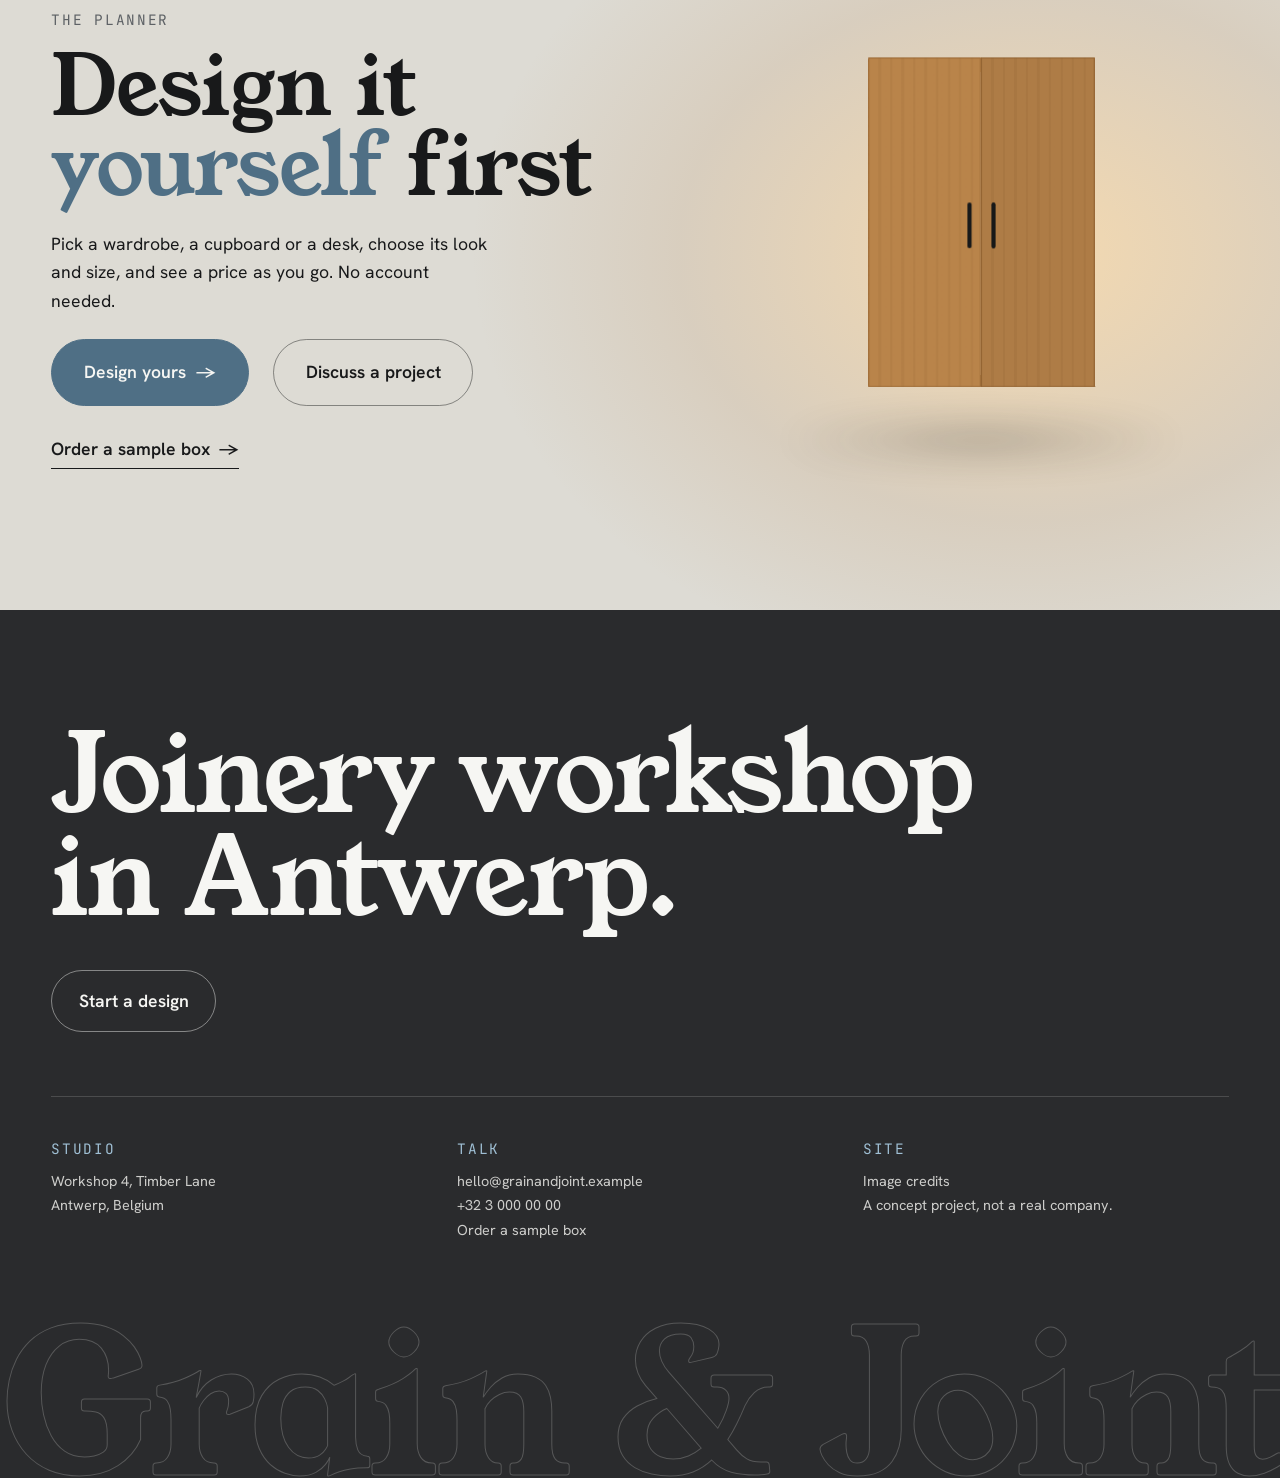
==== commit a67b67a0: "WIP planner furniture only: snapshot before resuming Co-Authored-By: Claude Opus 5.5 <noreply@anthro" ====
--- a/site/index.html
+++ b/site/index.html
@@ -268,7 +268,7 @@
             <div class="process__copy">
               <svg class="process__icon" viewBox="0 0 64 64" aria-hidden="true"><path d="M10 52V12h30v40z" fill="none" stroke="currentColor" stroke-width="2"/><path d="M40 20l14 6v26H40M10 32h30" fill="none" stroke="currentColor" stroke-width="2"/></svg>
               <h3>Design</h3>
-              <p>We model the room in 3D and you choose doors, shelves and wood. The planner shows the price as you change things.</p>
+              <p>We model your furniture in 3D and you choose doors, shelves and wood. The planner shows the price as you change things.</p>
               <p class="process__meta">3D proposal · fixed quote</p>
             </div>
           </article>
@@ -374,8 +374,8 @@
       <div class="container cta__inner">
         <div class="cta__copy">
           <p class="eyebrow" data-reveal="fade">The planner</p>
-          <h2 class="display cta__title" data-split>Plan it <em>yourself</em> first</h2>
-          <p data-reveal data-reveal-delay="0.2">Enter your wall size, add wardrobes, cupboards or a desk, and see a price as you go. No account needed.</p>
+          <h2 class="display cta__title" data-split>Design it <em>yourself</em> first</h2>
+          <p data-reveal data-reveal-delay="0.2">Pick a wardrobe, a cupboard or a desk, choose its look and size, and see a price as you go. No account needed.</p>
           <div class="cta__actions" data-reveal data-reveal-delay="0.3">
             <a class="btn btn--accent btn--lg" href="planner.html" data-magnetic="0.4">Design yours <span aria-hidden="true">→</span></a>
             <a class="btn btn--ghost btn--lg" href="contact.html" data-magnetic>Discuss a project</a>
--- a/site/css/base.css
+++ b/site/css/base.css
@@ -26,7 +26,8 @@
   --led: #ffd9a0;           /* warm LED glow */
   --clay: #c0765a;
   --focus: #4f6f85;
-  --ok: #4f7a4a;
+  --ok: #4f7a4a;           /* fills and icons */
+  --ok-deep: #386334;      /* green for small text: 6.5:1 on paper, 5.7:1 on paper-2, 5.0:1 on paper-3 */
   --err: #b2452f;
 
   --font-display: 'Young Serif', Georgia, serif;
@@ -81,7 +82,7 @@
 h3 { font-size: var(--step-2); }
 p { margin: 0 0 var(--space-3); max-width: 62ch; }
 :focus-visible { outline: 2px solid var(--focus); outline-offset: 3px; }
-.site-footer :focus-visible, .svc-cta :focus-visible, .ct-design :focus-visible, .mobile-menu :focus-visible, .mt-toast :focus-visible { outline-color: var(--oak-light); }
+.site-footer :focus-visible, .svc-cta :focus-visible, .mobile-menu :focus-visible, .mt-toast :focus-visible { outline-color: var(--oak-light); }
 ::selection { background: var(--oak); color: var(--paper); }
 em { font-style: normal; } /* Young Serif has no italic: emphasis is colour only */
 
--- a/site/css/home.css
+++ b/site/css/home.css
@@ -198,6 +198,9 @@
 .stats__grid { display: grid; grid-template-columns: repeat(4, minmax(0, 1fr)); }
 .stats .stat { padding: var(--space-4) var(--space-4) var(--space-5); border-left: 1px solid var(--line); }
 .stats .stat:first-child { border-left: 0; padding-left: 0; }
+/* four numbers side by side: sized so '1,200+' never runs into the next column */
+.stats .stat { min-width: 0; }
+.stats .stat__num { font-size: clamp(2.6rem, .9rem + 3.9vw, 5.4rem); white-space: nowrap; }
 @media (max-width: 900px) {
   .stats__grid { grid-template-columns: repeat(2, minmax(0, 1fr)); }
   .stats .stat:nth-child(odd) { border-left: 0; padding-left: 0; }
